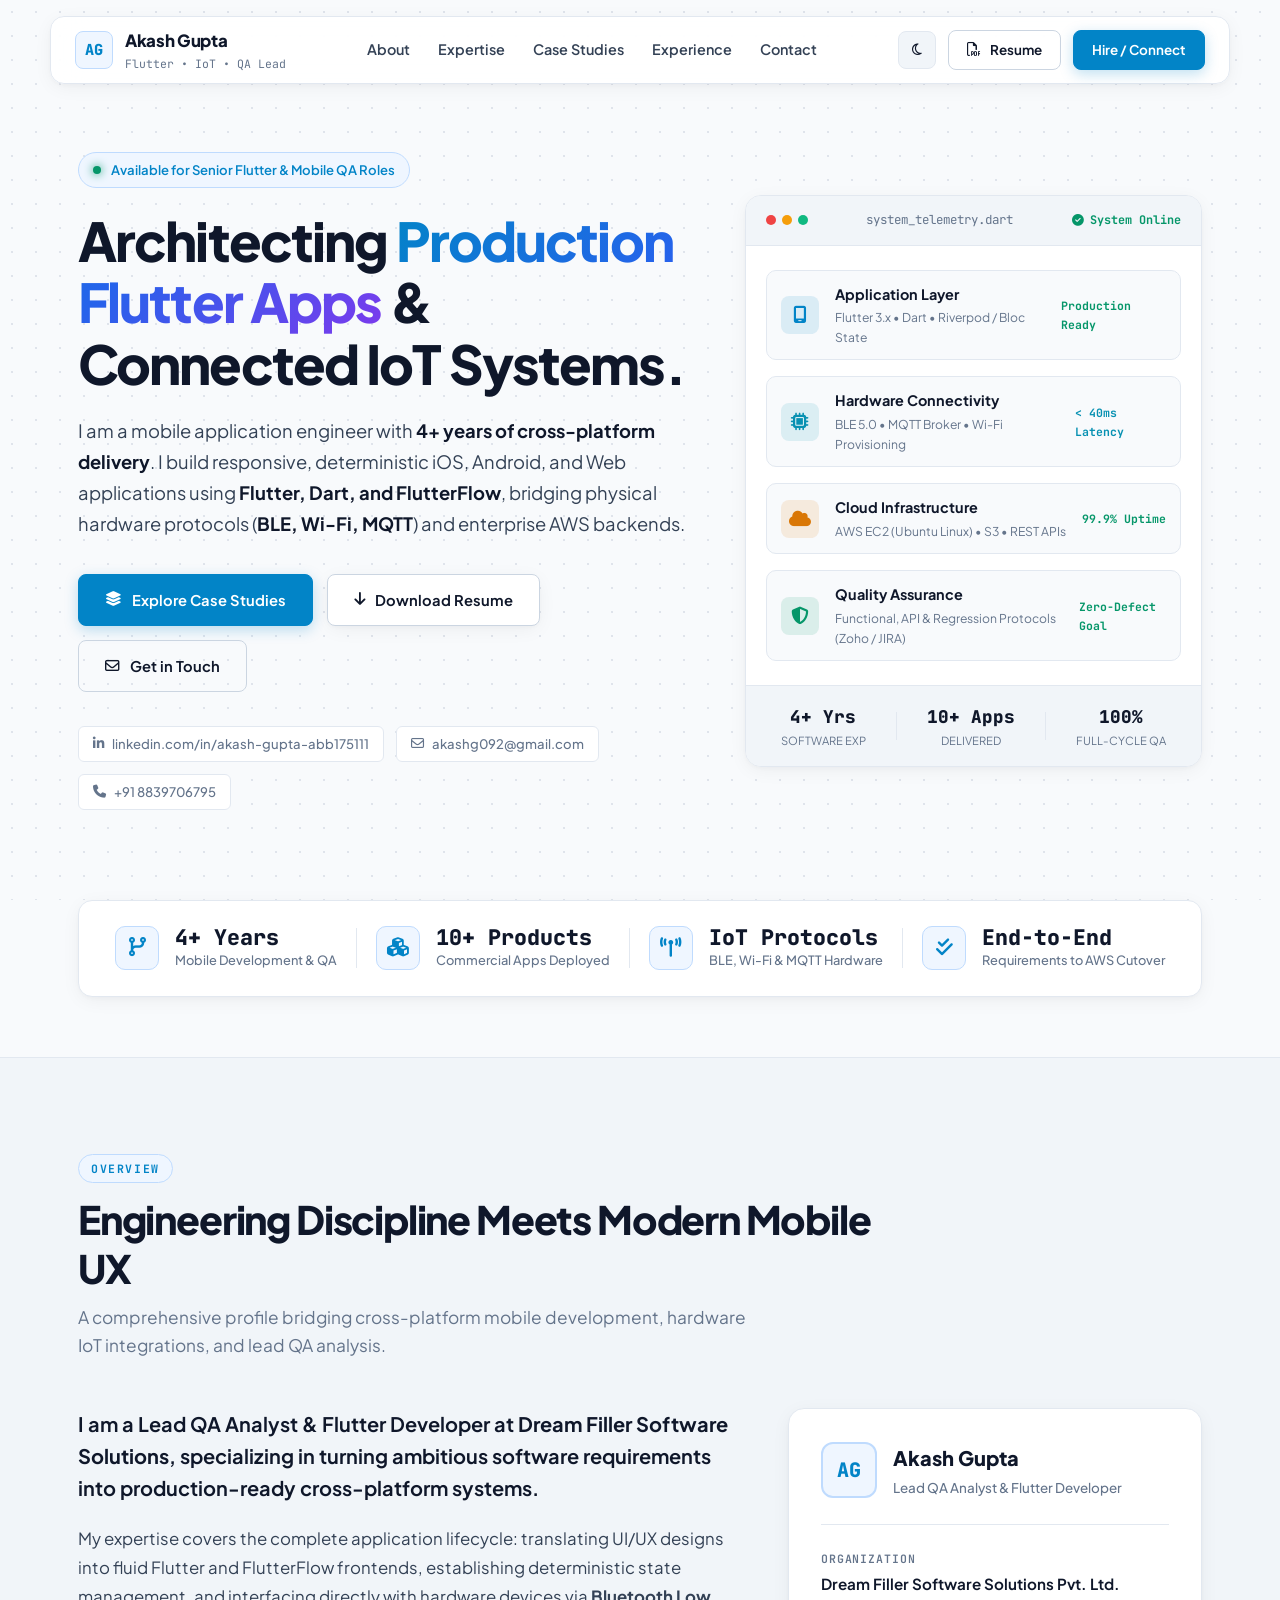
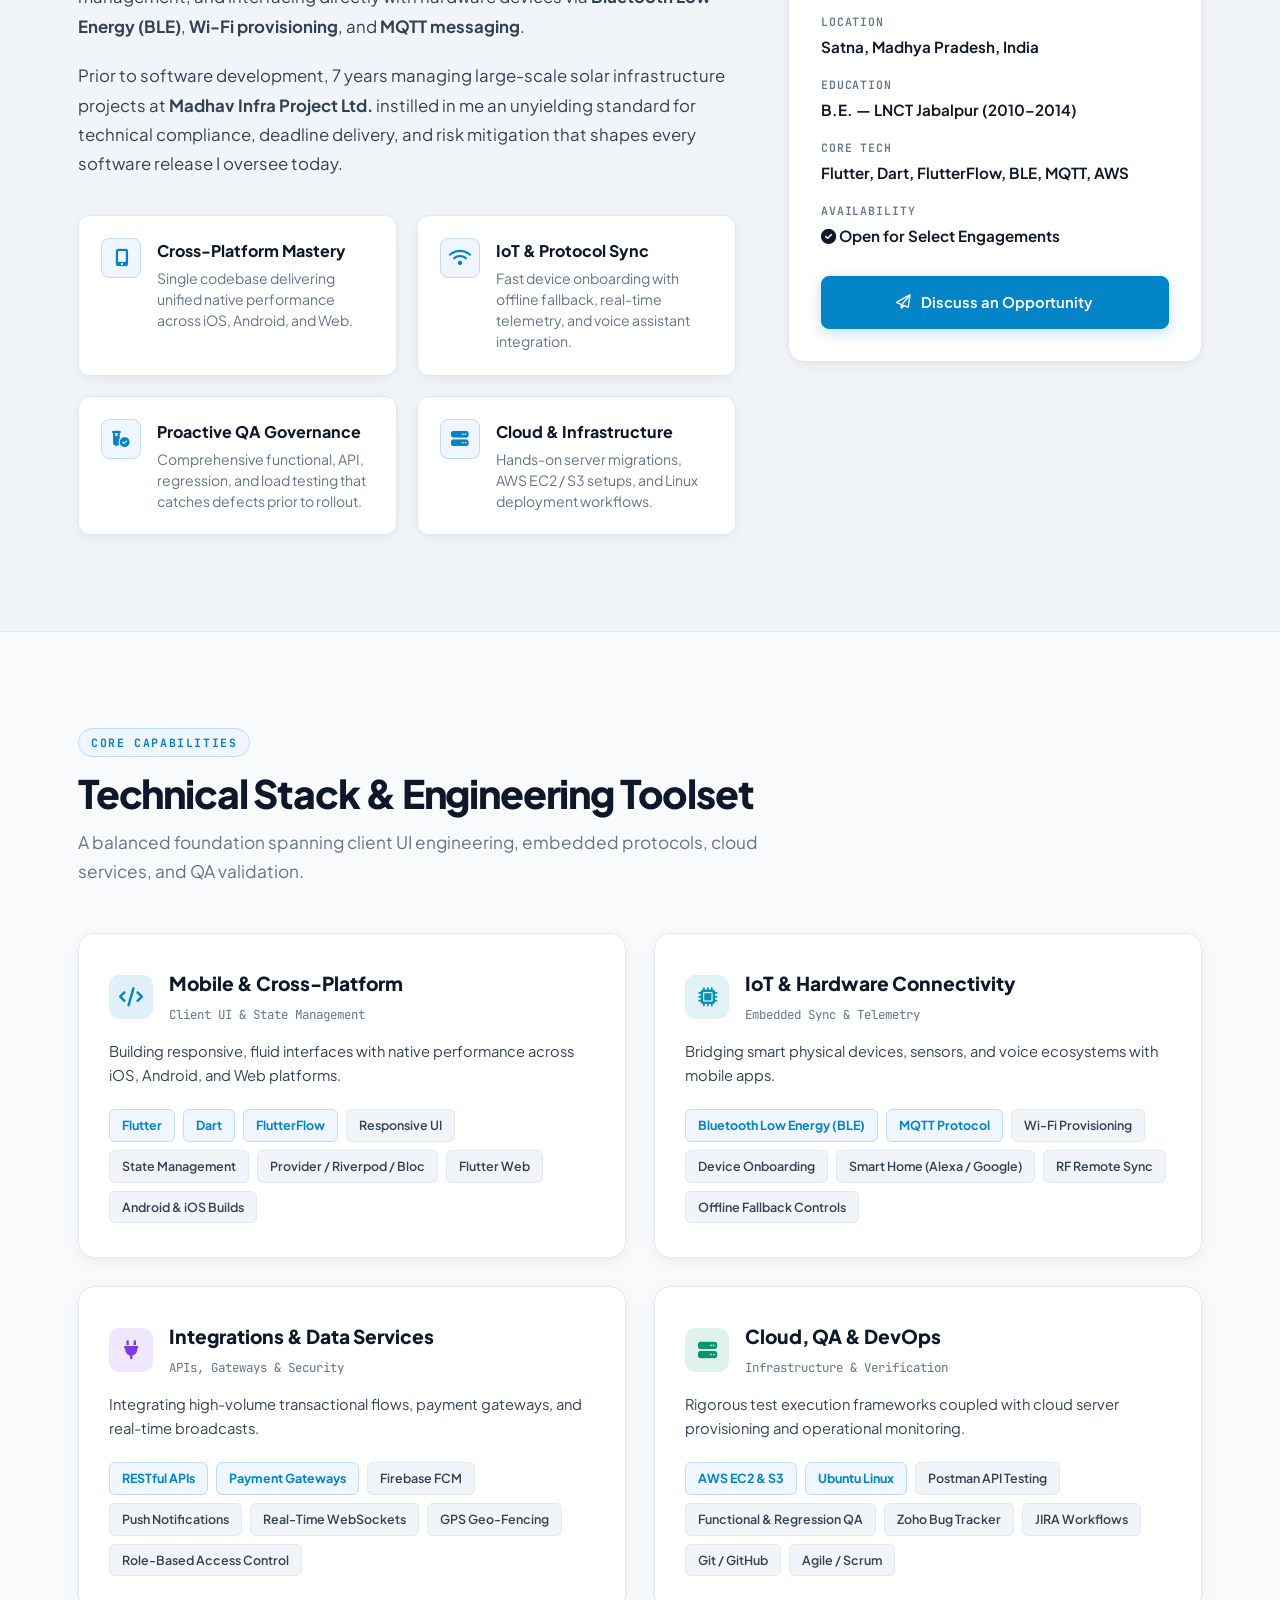
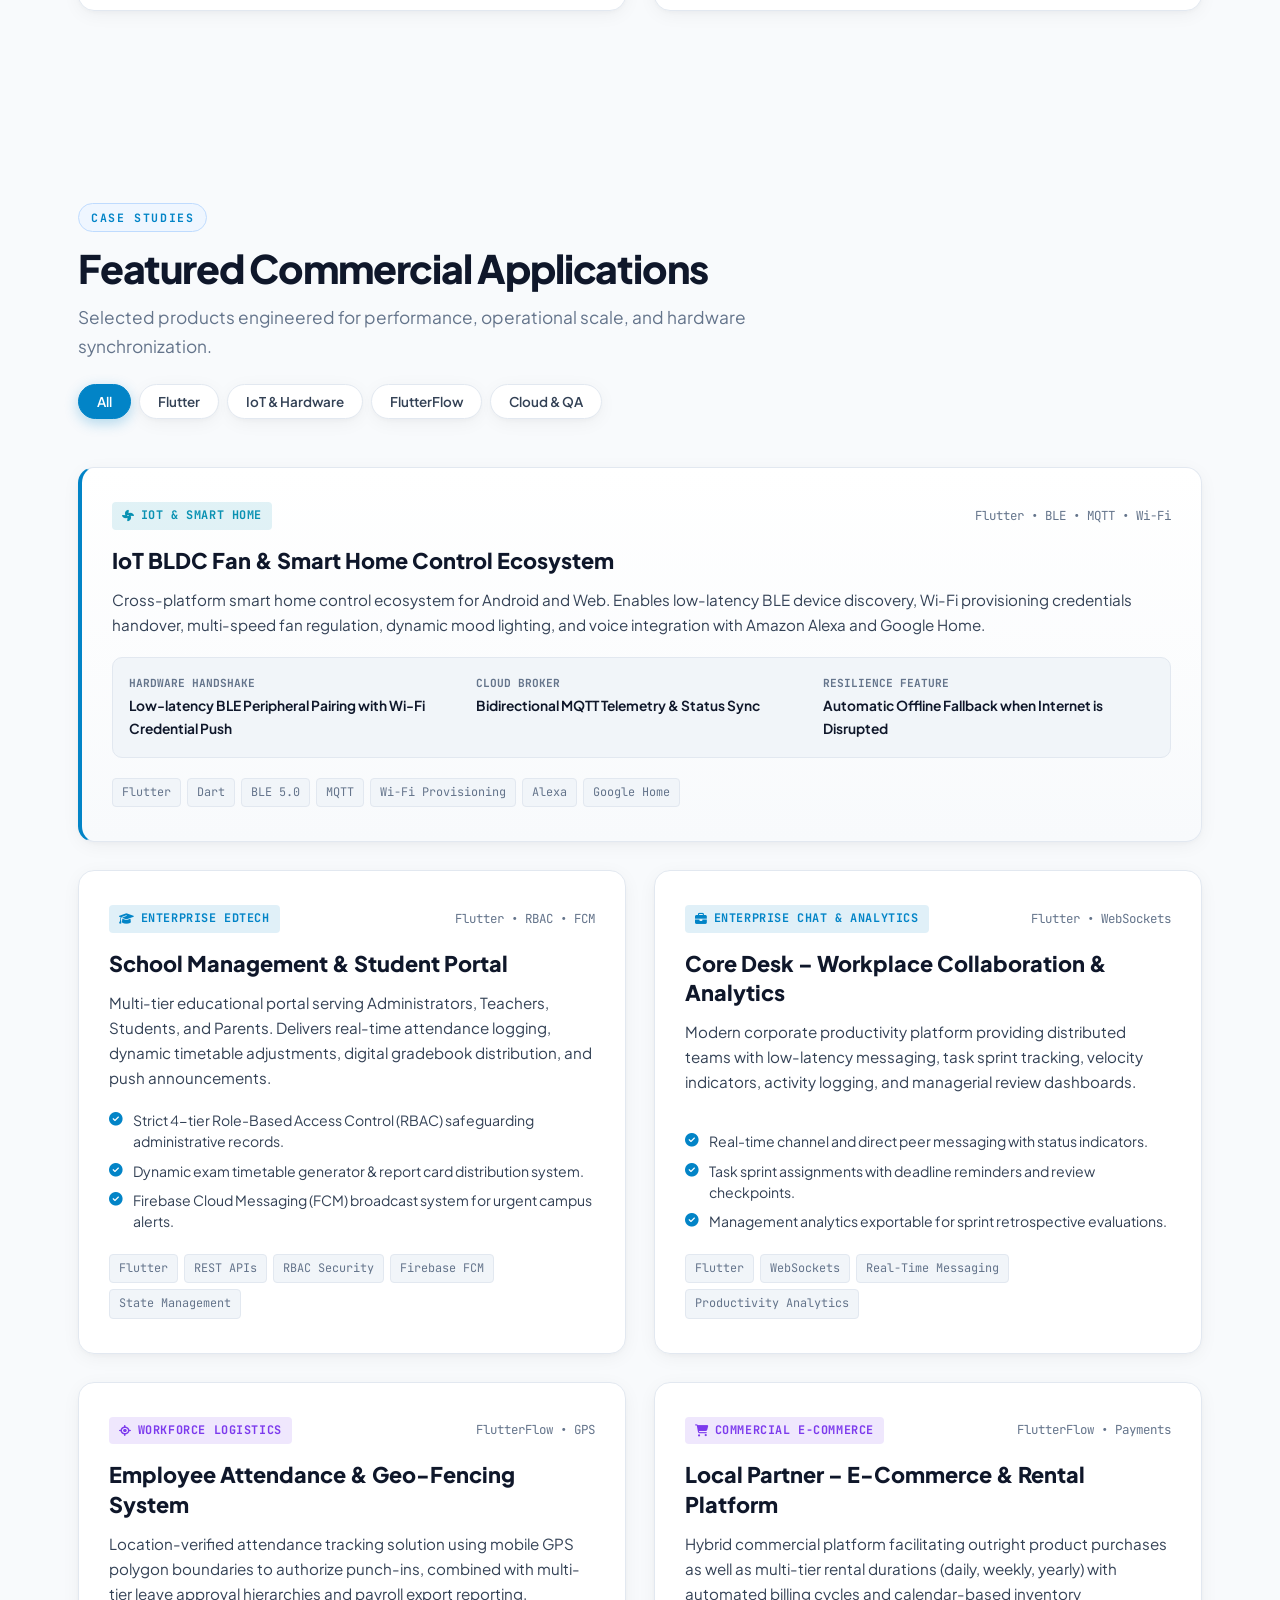
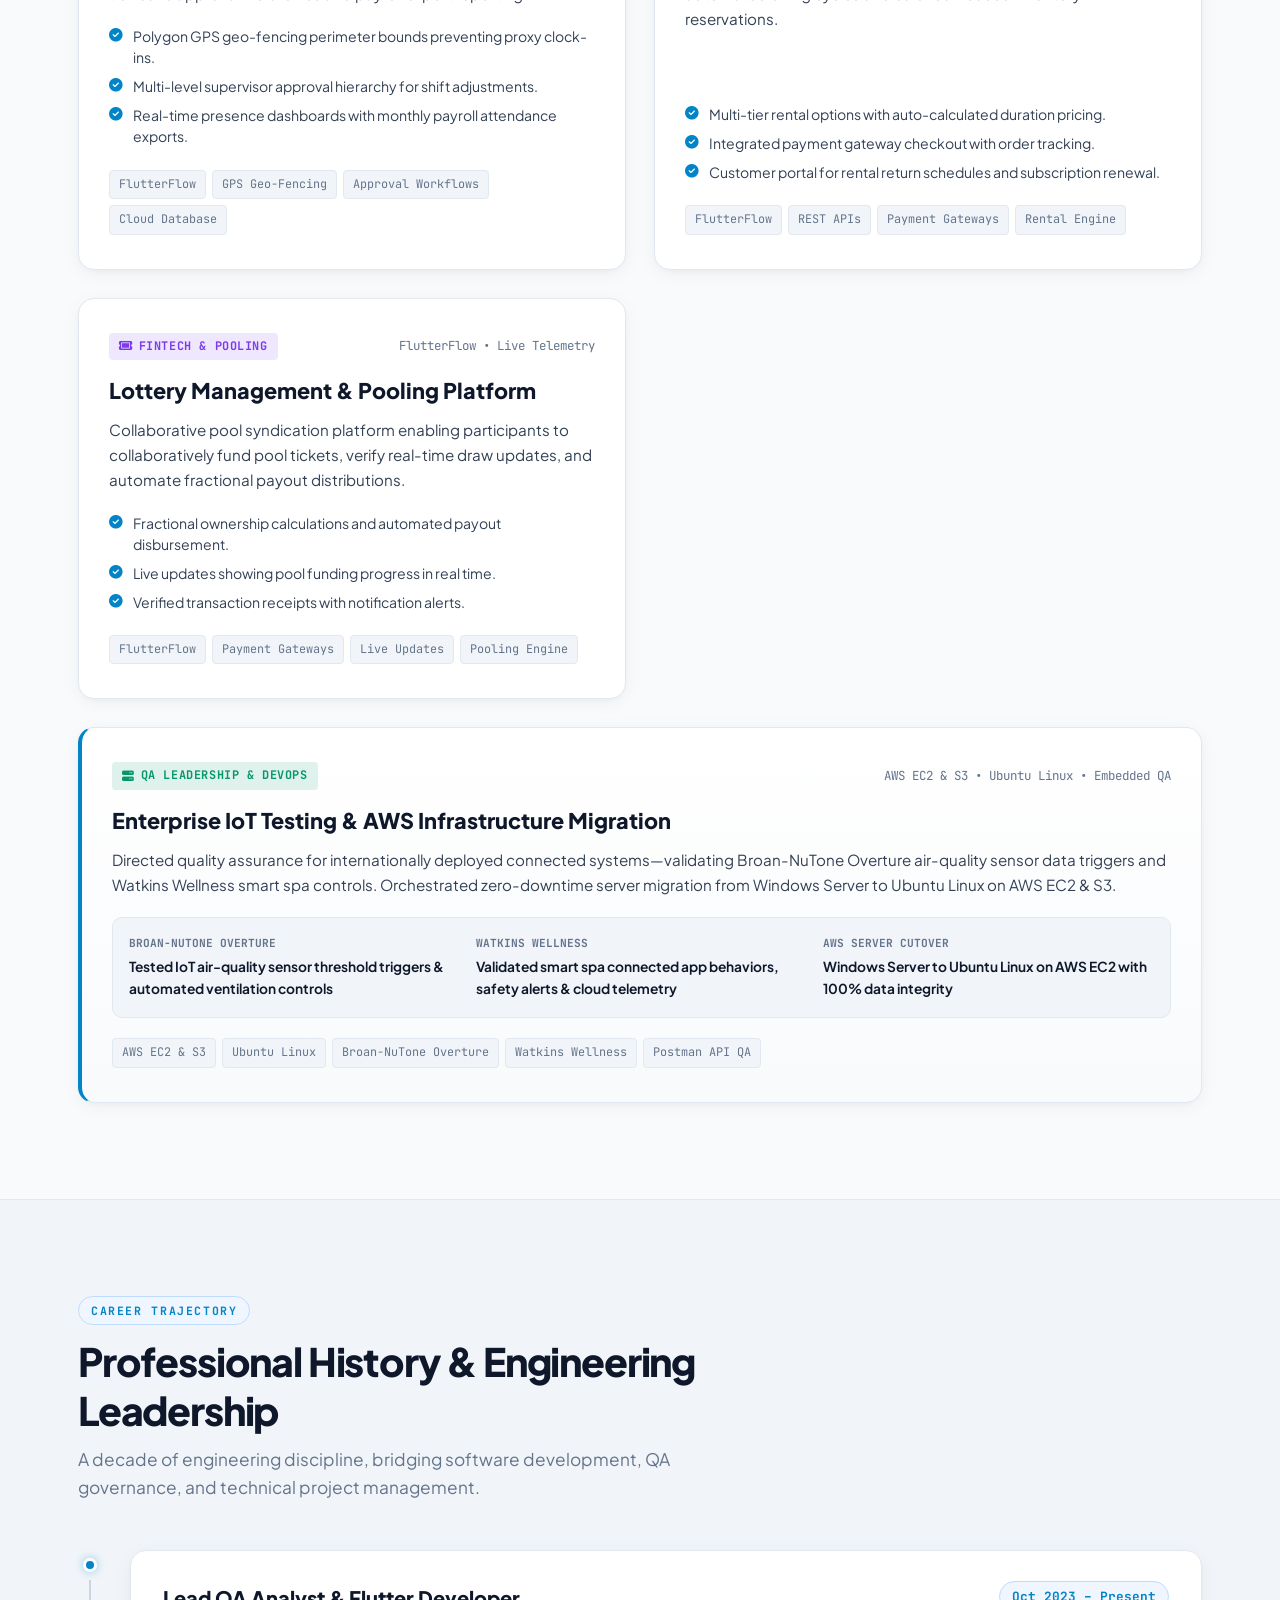
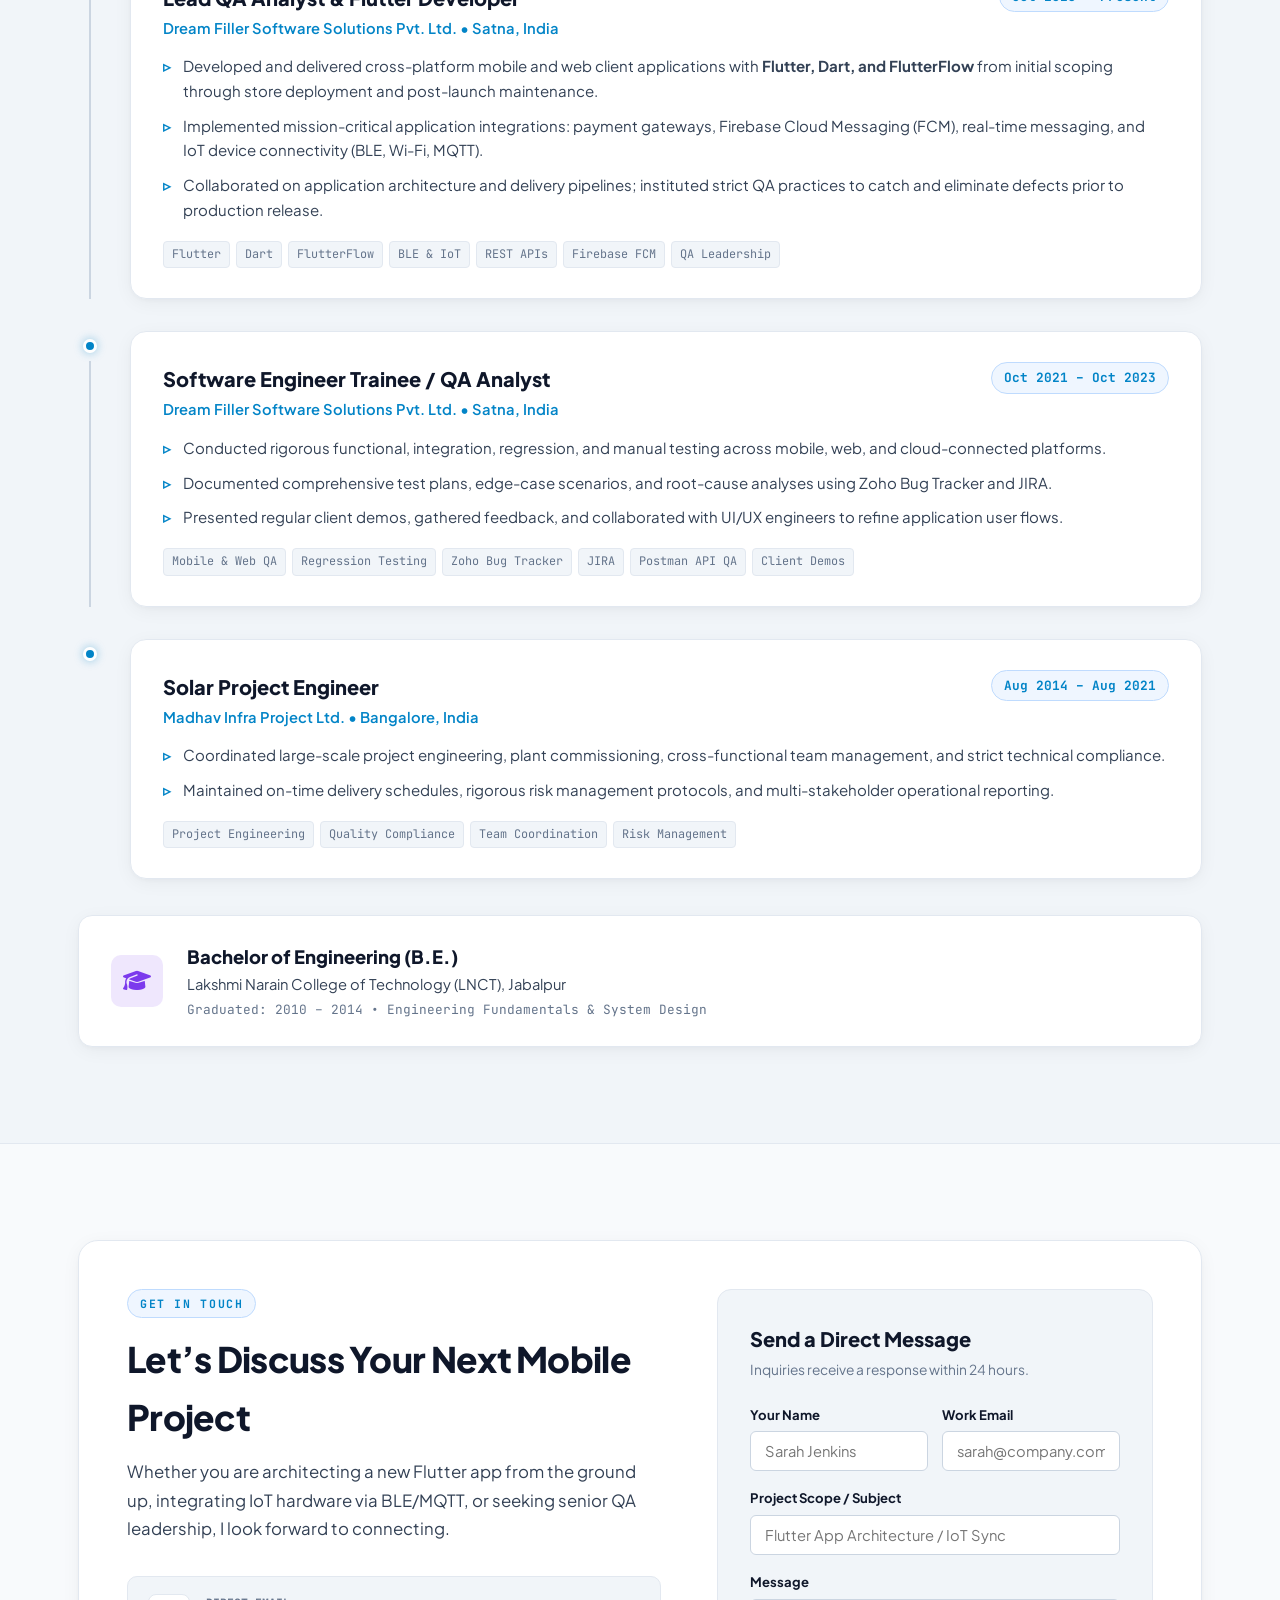
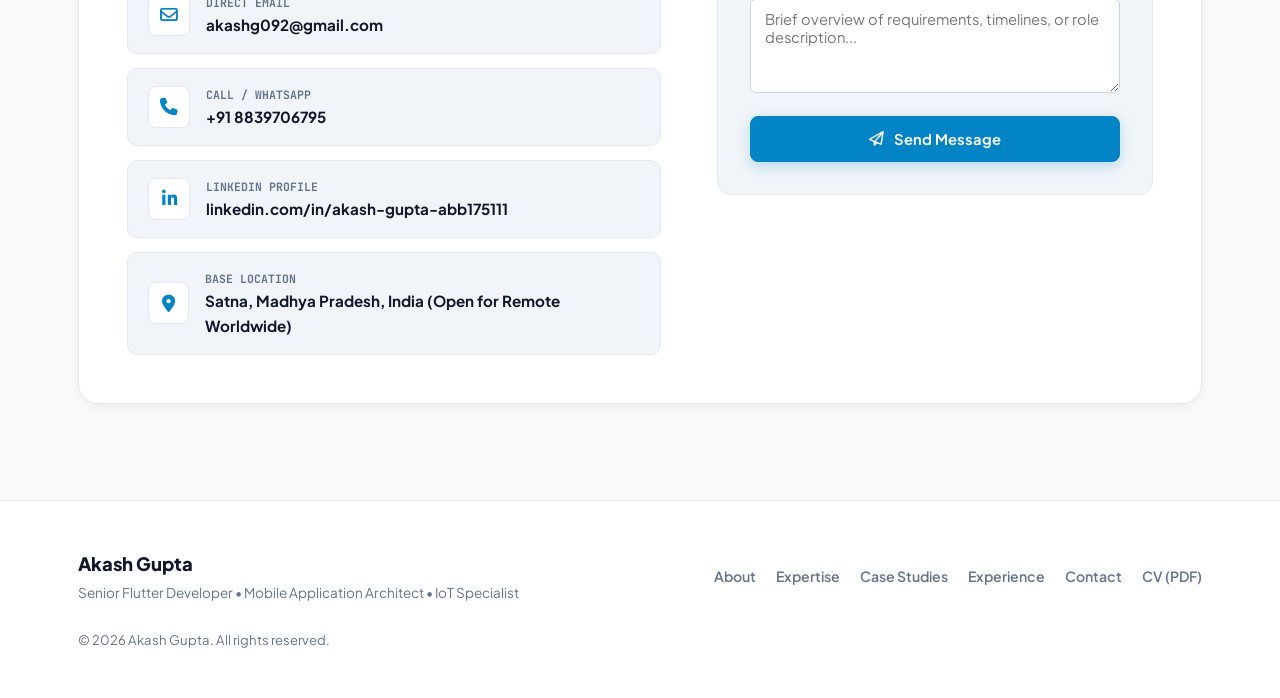
==== index.html @ 5735bdbf "feat: add root static site for zero-config Vercel deployment" ====
<!DOCTYPE html>
<html lang="en">
<head>
  <meta charset="UTF-8" />
  <meta name="viewport" content="width=device-width, initial-scale=1.0" />
  <title>Akash Gupta | Senior Flutter Engineer & IoT Architect</title>
  <meta name="description" content="Portfolio of Akash Gupta - Senior Flutter Developer, Mobile Architect, and IoT Specialist with 4+ years of cross-platform engineering experience." />

  <!-- Premium Typography -->
  <link rel="preconnect" href="https://fonts.googleapis.com" />
  <link rel="preconnect" href="https://fonts.gstatic.com" crossorigin />
  <link href="https://fonts.googleapis.com/css2?family=Plus+Jakarta+Sans:wght@300;400;500;600;700;800&family=JetBrains+Mono:wght@400;500;600;700&display=swap" rel="stylesheet" />

  <!-- Font Awesome Icons -->
  <link rel="stylesheet" href="https://cdnjs.cloudflare.com/ajax/libs/font-awesome/6.5.1/css/all.min.css" />

  <link rel="stylesheet" href="style.css" />
</head>
<body class="theme-light">
  <!-- Subtle Background Grid Pattern -->
  <div class="bg-grid-pattern"></div>

  <!-- Sleek Floating Header -->
  <header class="header-wrapper">
    <div class="header-container">
      <a href="#hero" class="brand-group">
        <div class="brand-avatar">AG</div>
        <div class="brand-text">
          <span class="brand-name">Akash Gupta</span>
          <span class="brand-role">Flutter &bull; IoT &bull; QA Lead</span>
        </div>
      </a>

      <nav class="nav-links">
        <a href="#about" class="nav-item">About</a>
        <a href="#expertise" class="nav-item">Expertise</a>
        <a href="#projects" class="nav-item">Case Studies</a>
        <a href="#career" class="nav-item">Experience</a>
        <a href="#contact" class="nav-item">Contact</a>
      </nav>

      <div class="header-actions">
        <!-- Palette Switcher -->
        <button class="theme-btn" id="themeBtn" title="Switch Theme">
          <i class="fa-regular fa-moon" id="themeIcon"></i>
        </button>

        <a href="Akash_Gupta_Resume.pdf" target="_blank" class="btn btn-outline btn-sm">
          <i class="fa-regular fa-file-pdf"></i> Resume
        </a>

        <a href="#contact" class="btn btn-primary btn-sm">
          Hire / Connect
        </a>
      </div>
    </div>
  </header>

  <main class="page-main">
    <!-- 1. HERO SECTION -->
    <section class="hero-section" id="hero">
      <div class="container hero-grid">
        <!-- Left: Pitch & Bio -->
        <div class="hero-text-col">
          <div class="eyebrow-pill">
            <span class="pulse-dot"></span>
            <span>Available for Senior Flutter & Mobile QA Roles</span>
          </div>

          <h1 class="hero-title">
            Architecting <span class="highlight-text">Production Flutter Apps</span> & Connected IoT Systems.
          </h1>

          <p class="hero-subtext">
            I am a mobile application engineer with <strong>4+ years of cross-platform delivery</strong>. 
            I build responsive, deterministic iOS, Android, and Web applications using <strong>Flutter, Dart, and FlutterFlow</strong>, 
            bridging physical hardware protocols (<strong>BLE, Wi-Fi, MQTT</strong>) and enterprise AWS backends.
          </p>

          <div class="hero-cta-group">
            <a href="#projects" class="btn btn-primary">
              <i class="fa-solid fa-layer-group"></i> Explore Case Studies
            </a>
            <a href="Akash_Gupta_Resume.pdf" target="_blank" class="btn btn-secondary">
              <i class="fa-solid fa-arrow-down"></i> Download Resume
            </a>
            <a href="#contact" class="btn btn-outline">
              <i class="fa-regular fa-envelope"></i> Get in Touch
            </a>
          </div>

          <div class="hero-social-strip">
            <a href="https://www.linkedin.com/in/akash-gupta-abb175111/" target="_blank" rel="noopener noreferrer" class="social-chip" title="LinkedIn">
              <i class="fa-brands fa-linkedin-in"></i>
              <span>linkedin.com/in/akash-gupta-abb175111</span>
            </a>
            <a href="mailto:akashg092@gmail.com" class="social-chip" title="Email">
              <i class="fa-regular fa-envelope"></i>
              <span>akashg092@gmail.com</span>
            </a>
            <a href="tel:+918839706795" class="social-chip" title="Phone">
              <i class="fa-solid fa-phone"></i>
              <span>+91 8839706795</span>
            </a>
          </div>
        </div>

        <!-- Right: Professional Device & Telemetry Card -->
        <div class="hero-widget-col">
          <div class="telemetry-card">
            <div class="telemetry-header">
              <div class="card-dots">
                <span class="dot red"></span>
                <span class="dot yellow"></span>
                <span class="dot green"></span>
              </div>
              <span class="telemetry-title">system_telemetry.dart</span>
              <span class="status-chip live"><i class="fa-solid fa-circle-check"></i> System Online</span>
            </div>

            <div class="telemetry-body">
              <!-- Node 1: Architecture -->
              <div class="telemetry-node">
                <div class="node-icon flutter"><i class="fa-solid fa-mobile-screen"></i></div>
                <div class="node-content">
                  <div class="node-title">Application Layer</div>
                  <div class="node-meta">Flutter 3.x &bull; Dart &bull; Riverpod / Bloc State</div>
                </div>
                <div class="node-status text-emerald">Production Ready</div>
              </div>

              <!-- Node 2: IoT Protocol -->
              <div class="telemetry-node">
                <div class="node-icon iot"><i class="fa-solid fa-microchip"></i></div>
                <div class="node-content">
                  <div class="node-title">Hardware Connectivity</div>
                  <div class="node-meta">BLE 5.0 &bull; MQTT Broker &bull; Wi-Fi Provisioning</div>
                </div>
                <div class="node-status text-cyan">&lt; 40ms Latency</div>
              </div>

              <!-- Node 3: Cloud & Services -->
              <div class="telemetry-node">
                <div class="node-icon aws"><i class="fa-solid fa-cloud"></i></div>
                <div class="node-content">
                  <div class="node-title">Cloud Infrastructure</div>
                  <div class="node-meta">AWS EC2 (Ubuntu Linux) &bull; S3 &bull; REST APIs</div>
                </div>
                <div class="node-status text-emerald">99.9% Uptime</div>
              </div>

              <!-- Node 4: QA Gate -->
              <div class="telemetry-node">
                <div class="node-icon qa"><i class="fa-solid fa-shield-halved"></i></div>
                <div class="node-content">
                  <div class="node-title">Quality Assurance</div>
                  <div class="node-meta">Functional, API & Regression Protocols (Zoho / JIRA)</div>
                </div>
                <div class="node-status text-emerald">Zero-Defect Goal</div>
              </div>
            </div>

            <div class="telemetry-footer">
              <div class="stat-mini">
                <span class="stat-mini-val">4+ Yrs</span>
                <span class="stat-mini-lbl">Software Exp</span>
              </div>
              <div class="stat-mini-divider"></div>
              <div class="stat-mini">
                <span class="stat-mini-val">10+ Apps</span>
                <span class="stat-mini-lbl">Delivered</span>
              </div>
              <div class="stat-mini-divider"></div>
              <div class="stat-mini">
                <span class="stat-mini-val">100%</span>
                <span class="stat-mini-lbl">Full-Cycle QA</span>
              </div>
            </div>
          </div>
        </div>
      </div>
    </section>

    <!-- 2. METRICS STATS RIBBON -->
    <section class="stats-ribbon-section">
      <div class="container">
        <div class="stats-ribbon">
          <div class="stat-item">
            <div class="stat-icon-wrap"><i class="fa-solid fa-code-branch"></i></div>
            <div class="stat-data">
              <span class="stat-num">4+ Years</span>
              <span class="stat-desc">Mobile Development & QA</span>
            </div>
          </div>
          <div class="stat-divider"></div>

          <div class="stat-item">
            <div class="stat-icon-wrap"><i class="fa-solid fa-cubes"></i></div>
            <div class="stat-data">
              <span class="stat-num">10+ Products</span>
              <span class="stat-desc">Commercial Apps Deployed</span>
            </div>
          </div>
          <div class="stat-divider"></div>

          <div class="stat-item">
            <div class="stat-icon-wrap"><i class="fa-solid fa-tower-broadcast"></i></div>
            <div class="stat-data">
              <span class="stat-num">IoT Protocols</span>
              <span class="stat-desc">BLE, Wi-Fi & MQTT Hardware</span>
            </div>
          </div>
          <div class="stat-divider"></div>

          <div class="stat-item">
            <div class="stat-icon-wrap"><i class="fa-solid fa-check-double"></i></div>
            <div class="stat-data">
              <span class="stat-num">End-to-End</span>
              <span class="stat-desc">Requirements to AWS Cutover</span>
            </div>
          </div>
        </div>
      </div>
    </section>

    <!-- 3. ABOUT SECTION -->
    <section class="section about-section" id="about">
      <div class="container">
        <div class="section-tag-group">
          <span class="section-badge">OVERVIEW</span>
          <h2 class="section-heading">Engineering Discipline Meets Modern Mobile UX</h2>
          <p class="section-intro">
            A comprehensive profile bridging cross-platform mobile development, hardware IoT integrations, and lead QA analysis.
          </p>
        </div>

        <div class="about-grid">
          <!-- Text Narrative -->
          <div class="about-narrative">
            <p class="narrative-lead">
              I am a Lead QA Analyst & Flutter Developer at <strong>Dream Filler Software Solutions</strong>, specializing in turning ambitious software requirements into production-ready cross-platform systems.
            </p>
            <p>
              My expertise covers the complete application lifecycle: translating UI/UX designs into fluid Flutter and FlutterFlow frontends, establishing deterministic state management, and interfacing directly with hardware devices via <strong>Bluetooth Low Energy (BLE)</strong>, <strong>Wi-Fi provisioning</strong>, and <strong>MQTT messaging</strong>.
            </p>
            <p>
              Prior to software development, 7 years managing large-scale solar infrastructure projects at <strong>Madhav Infra Project Ltd.</strong> instilled in me an unyielding standard for technical compliance, deadline delivery, and risk mitigation that shapes every software release I oversee today.
            </p>

            <div class="strengths-grid">
              <div class="strength-card">
                <div class="strength-icon"><i class="fa-solid fa-mobile-screen-button"></i></div>
                <div>
                  <h4>Cross-Platform Mastery</h4>
                  <p>Single codebase delivering unified native performance across iOS, Android, and Web.</p>
                </div>
              </div>
              <div class="strength-card">
                <div class="strength-icon"><i class="fa-solid fa-wifi"></i></div>
                <div>
                  <h4>IoT & Protocol Sync</h4>
                  <p>Fast device onboarding with offline fallback, real-time telemetry, and voice assistant integration.</p>
                </div>
              </div>
              <div class="strength-card">
                <div class="strength-icon"><i class="fa-solid fa-vial-circle-check"></i></div>
                <div>
                  <h4>Proactive QA Governance</h4>
                  <p>Comprehensive functional, API, regression, and load testing that catches defects prior to rollout.</p>
                </div>
              </div>
              <div class="strength-card">
                <div class="strength-icon"><i class="fa-solid fa-server"></i></div>
                <div>
                  <h4>Cloud & Infrastructure</h4>
                  <p>Hands-on server migrations, AWS EC2 / S3 setups, and Linux deployment workflows.</p>
                </div>
              </div>
            </div>
          </div>

          <!-- Profile Snapshot Card -->
          <div class="about-profile-card">
            <div class="card-avatar-wrap">
              <div class="profile-big-avatar">AG</div>
              <div class="profile-title-block">
                <h3>Akash Gupta</h3>
                <span class="profile-subtitle">Lead QA Analyst & Flutter Developer</span>
              </div>
            </div>

            <div class="profile-meta-list">
              <div class="meta-row">
                <span class="meta-lbl">Organization</span>
                <span class="meta-val">Dream Filler Software Solutions Pvt. Ltd.</span>
              </div>
              <div class="meta-row">
                <span class="meta-lbl">Location</span>
                <span class="meta-val">Satna, Madhya Pradesh, India</span>
              </div>
              <div class="meta-row">
                <span class="meta-lbl">Education</span>
                <span class="meta-val">B.E. — LNCT Jabalpur (2010–2014)</span>
              </div>
              <div class="meta-row">
                <span class="meta-lbl">Core Tech</span>
                <span class="meta-val">Flutter, Dart, FlutterFlow, BLE, MQTT, AWS</span>
              </div>
              <div class="meta-row">
                <span class="meta-lbl">Availability</span>
                <span class="meta-val text-emerald"><i class="fa-solid fa-circle-check"></i> Open for Select Engagements</span>
              </div>
            </div>

            <div class="profile-action-btn">
              <a href="#contact" class="btn btn-primary btn-block">
                <i class="fa-regular fa-paper-plane"></i> Discuss an Opportunity
              </a>
            </div>
          </div>
        </div>
      </div>
    </section>

    <!-- 4. TECHNICAL EXPERTISE SECTION -->
    <section class="section expertise-section" id="expertise">
      <div class="container">
        <div class="section-tag-group">
          <span class="section-badge">CORE CAPABILITIES</span>
          <h2 class="section-heading">Technical Stack & Engineering Toolset</h2>
          <p class="section-intro">
            A balanced foundation spanning client UI engineering, embedded protocols, cloud services, and QA validation.
          </p>
        </div>

        <div class="expertise-grid">
          <!-- Card 1 -->
          <div class="skill-category-card">
            <div class="skill-cat-header">
              <div class="cat-icon flutter-icon"><i class="fa-solid fa-code"></i></div>
              <div>
                <h3>Mobile & Cross-Platform</h3>
                <span class="cat-sub">Client UI & State Management</span>
              </div>
            </div>
            <p class="cat-desc">Building responsive, fluid interfaces with native performance across iOS, Android, and Web platforms.</p>
            <div class="skill-chips">
              <span class="chip primary">Flutter</span>
              <span class="chip primary">Dart</span>
              <span class="chip primary">FlutterFlow</span>
              <span class="chip">Responsive UI</span>
              <span class="chip">State Management</span>
              <span class="chip">Provider / Riverpod / Bloc</span>
              <span class="chip">Flutter Web</span>
              <span class="chip">Android & iOS Builds</span>
            </div>
          </div>

          <!-- Card 2 -->
          <div class="skill-category-card">
            <div class="skill-cat-header">
              <div class="cat-icon iot-icon"><i class="fa-solid fa-microchip"></i></div>
              <div>
                <h3>IoT & Hardware Connectivity</h3>
                <span class="cat-sub">Embedded Sync & Telemetry</span>
              </div>
            </div>
            <p class="cat-desc">Bridging smart physical devices, sensors, and voice ecosystems with mobile apps.</p>
            <div class="skill-chips">
              <span class="chip primary">Bluetooth Low Energy (BLE)</span>
              <span class="chip primary">MQTT Protocol</span>
              <span class="chip">Wi-Fi Provisioning</span>
              <span class="chip">Device Onboarding</span>
              <span class="chip">Smart Home (Alexa / Google)</span>
              <span class="chip">RF Remote Sync</span>
              <span class="chip">Offline Fallback Controls</span>
            </div>
          </div>

          <!-- Card 3 -->
          <div class="skill-category-card">
            <div class="skill-cat-header">
              <div class="cat-icon api-icon"><i class="fa-solid fa-plug"></i></div>
              <div>
                <h3>Integrations & Data Services</h3>
                <span class="cat-sub">APIs, Gateways & Security</span>
              </div>
            </div>
            <p class="cat-desc">Integrating high-volume transactional flows, payment gateways, and real-time broadcasts.</p>
            <div class="skill-chips">
              <span class="chip primary">RESTful APIs</span>
              <span class="chip primary">Payment Gateways</span>
              <span class="chip">Firebase FCM</span>
              <span class="chip">Push Notifications</span>
              <span class="chip">Real-Time WebSockets</span>
              <span class="chip">GPS Geo-Fencing</span>
              <span class="chip">Role-Based Access Control</span>
            </div>
          </div>

          <!-- Card 4 -->
          <div class="skill-category-card">
            <div class="skill-cat-header">
              <div class="cat-icon qa-icon"><i class="fa-solid fa-server"></i></div>
              <div>
                <h3>Cloud, QA & DevOps</h3>
                <span class="cat-sub">Infrastructure & Verification</span>
              </div>
            </div>
            <p class="cat-desc">Rigorous test execution frameworks coupled with cloud server provisioning and operational monitoring.</p>
            <div class="skill-chips">
              <span class="chip primary">AWS EC2 & S3</span>
              <span class="chip primary">Ubuntu Linux</span>
              <span class="chip">Postman API Testing</span>
              <span class="chip">Functional & Regression QA</span>
              <span class="chip">Zoho Bug Tracker</span>
              <span class="chip">JIRA Workflows</span>
              <span class="chip">Git / GitHub</span>
              <span class="chip">Agile / Scrum</span>
            </div>
          </div>
        </div>
      </div>
    </section>

    <!-- 5. CASE STUDIES SECTION (Bento Grid Style) -->
    <section class="section projects-section" id="projects">
      <div class="container">
        <div class="section-tag-group">
          <div class="projects-header-flex">
            <div>
              <span class="section-badge">CASE STUDIES</span>
              <h2 class="section-heading">Featured Commercial Applications</h2>
              <p class="section-intro">Selected products engineered for performance, operational scale, and hardware synchronization.</p>
            </div>

            <!-- Category Filters -->
            <div class="filter-controls">
              <button class="filter-btn active" data-filter="all">All</button>
              <button class="filter-btn" data-filter="flutter">Flutter</button>
              <button class="filter-btn" data-filter="iot">IoT & Hardware</button>
              <button class="filter-btn" data-filter="flutterflow">FlutterFlow</button>
              <button class="filter-btn" data-filter="qa">Cloud & QA</button>
            </div>
          </div>
        </div>

        <div class="case-studies-grid" id="caseStudiesGrid">
          <!-- Project 1: IoT BLDC Fan (Flagship) -->
          <article class="case-card featured-card" data-category="flutter iot">
            <div class="case-badge-row">
              <span class="badge-cat iot"><i class="fa-solid fa-fan"></i> IoT & Smart Home</span>
              <span class="badge-tech">Flutter &bull; BLE &bull; MQTT &bull; Wi-Fi</span>
            </div>

            <h3 class="case-card-title">IoT BLDC Fan & Smart Home Control Ecosystem</h3>
            <p class="case-card-summary">
              Cross-platform smart home control ecosystem for Android and Web. Enables low-latency BLE device discovery, Wi-Fi provisioning credentials handover, multi-speed fan regulation, dynamic mood lighting, and voice integration with Amazon Alexa and Google Home.
            </p>

            <div class="case-architecture-box">
              <div class="arch-col">
                <span class="arch-lbl">Hardware Handshake</span>
                <span class="arch-val">Low-latency BLE Peripheral Pairing with Wi-Fi Credential Push</span>
              </div>
              <div class="arch-col">
                <span class="arch-lbl">Cloud Broker</span>
                <span class="arch-val">Bidirectional MQTT Telemetry & Status Sync</span>
              </div>
              <div class="arch-col">
                <span class="arch-lbl">Resilience Feature</span>
                <span class="arch-val">Automatic Offline Fallback when Internet is Disrupted</span>
              </div>
            </div>

            <div class="case-card-tags">
              <span>Flutter</span>
              <span>Dart</span>
              <span>BLE 5.0</span>
              <span>MQTT</span>
              <span>Wi-Fi Provisioning</span>
              <span>Alexa</span>
              <span>Google Home</span>
            </div>
          </article>

          <!-- Project 2: School Management Platform -->
          <article class="case-card" data-category="flutter">
            <div class="case-badge-row">
              <span class="badge-cat flutter"><i class="fa-solid fa-graduation-cap"></i> Enterprise EdTech</span>
              <span class="badge-tech">Flutter &bull; RBAC &bull; FCM</span>
            </div>

            <h3 class="case-card-title">School Management & Student Portal</h3>
            <p class="case-card-summary">
              Multi-tier educational portal serving Administrators, Teachers, Students, and Parents. Delivers real-time attendance logging, dynamic timetable adjustments, digital gradebook distribution, and push announcements.
            </p>

            <div class="case-highlights-list">
              <div class="hl-item"><i class="fa-solid fa-circle-check"></i> Strict 4-tier Role-Based Access Control (RBAC) safeguarding administrative records.</div>
              <div class="hl-item"><i class="fa-solid fa-circle-check"></i> Dynamic exam timetable generator & report card distribution system.</div>
              <div class="hl-item"><i class="fa-solid fa-circle-check"></i> Firebase Cloud Messaging (FCM) broadcast system for urgent campus alerts.</div>
            </div>

            <div class="case-card-tags">
              <span>Flutter</span>
              <span>REST APIs</span>
              <span>RBAC Security</span>
              <span>Firebase FCM</span>
              <span>State Management</span>
            </div>
          </article>

          <!-- Project 3: Core Desk Collaboration -->
          <article class="case-card" data-category="flutter">
            <div class="case-badge-row">
              <span class="badge-cat flutter"><i class="fa-solid fa-briefcase"></i> Enterprise Chat & Analytics</span>
              <span class="badge-tech">Flutter &bull; WebSockets</span>
            </div>

            <h3 class="case-card-title">Core Desk – Workplace Collaboration & Analytics</h3>
            <p class="case-card-summary">
              Modern corporate productivity platform providing distributed teams with low-latency messaging, task sprint tracking, velocity indicators, activity logging, and managerial review dashboards.
            </p>

            <div class="case-highlights-list">
              <div class="hl-item"><i class="fa-solid fa-circle-check"></i> Real-time channel and direct peer messaging with status indicators.</div>
              <div class="hl-item"><i class="fa-solid fa-circle-check"></i> Task sprint assignments with deadline reminders and review checkpoints.</div>
              <div class="hl-item"><i class="fa-solid fa-circle-check"></i> Management analytics exportable for sprint retrospective evaluations.</div>
            </div>

            <div class="case-card-tags">
              <span>Flutter</span>
              <span>WebSockets</span>
              <span>Real-Time Messaging</span>
              <span>Productivity Analytics</span>
            </div>
          </article>

          <!-- Project 4: Employee Attendance Geo-Fencing -->
          <article class="case-card" data-category="flutterflow">
            <div class="case-badge-row">
              <span class="badge-cat flutterflow"><i class="fa-solid fa-location-crosshairs"></i> Workforce Logistics</span>
              <span class="badge-tech">FlutterFlow &bull; GPS</span>
            </div>

            <h3 class="case-card-title">Employee Attendance & Geo-Fencing System</h3>
            <p class="case-card-summary">
              Location-verified attendance tracking solution using mobile GPS polygon boundaries to authorize punch-ins, combined with multi-tier leave approval hierarchies and payroll export reporting.
            </p>

            <div class="case-highlights-list">
              <div class="hl-item"><i class="fa-solid fa-circle-check"></i> Polygon GPS geo-fencing perimeter bounds preventing proxy clock-ins.</div>
              <div class="hl-item"><i class="fa-solid fa-circle-check"></i> Multi-level supervisor approval hierarchy for shift adjustments.</div>
              <div class="hl-item"><i class="fa-solid fa-circle-check"></i> Real-time presence dashboards with monthly payroll attendance exports.</div>
            </div>

            <div class="case-card-tags">
              <span>FlutterFlow</span>
              <span>GPS Geo-Fencing</span>
              <span>Approval Workflows</span>
              <span>Cloud Database</span>
            </div>
          </article>

          <!-- Project 5: Local Partner E-Commerce & Rental -->
          <article class="case-card" data-category="flutterflow">
            <div class="case-badge-row">
              <span class="badge-cat flutterflow"><i class="fa-solid fa-cart-shopping"></i> Commercial E-Commerce</span>
              <span class="badge-tech">FlutterFlow &bull; Payments</span>
            </div>

            <h3 class="case-card-title">Local Partner – E-Commerce & Rental Platform</h3>
            <p class="case-card-summary">
              Hybrid commercial platform facilitating outright product purchases as well as multi-tier rental durations (daily, weekly, yearly) with automated billing cycles and calendar-based inventory reservations.
            </p>

            <div class="case-highlights-list">
              <div class="hl-item"><i class="fa-solid fa-circle-check"></i> Multi-tier rental options with auto-calculated duration pricing.</div>
              <div class="hl-item"><i class="fa-solid fa-circle-check"></i> Integrated payment gateway checkout with order tracking.</div>
              <div class="hl-item"><i class="fa-solid fa-circle-check"></i> Customer portal for rental return schedules and subscription renewal.</div>
            </div>

            <div class="case-card-tags">
              <span>FlutterFlow</span>
              <span>REST APIs</span>
              <span>Payment Gateways</span>
              <span>Rental Engine</span>
            </div>
          </article>

          <!-- Project 6: Lottery Management & Pooling -->
          <article class="case-card" data-category="flutterflow">
            <div class="case-badge-row">
              <span class="badge-cat flutterflow"><i class="fa-solid fa-ticket"></i> FinTech & Pooling</span>
              <span class="badge-tech">FlutterFlow &bull; Live Telemetry</span>
            </div>

            <h3 class="case-card-title">Lottery Management & Pooling Platform</h3>
            <p class="case-card-summary">
              Collaborative pool syndication platform enabling participants to collaboratively fund pool tickets, verify real-time draw updates, and automate fractional payout distributions.
            </p>

            <div class="case-highlights-list">
              <div class="hl-item"><i class="fa-solid fa-circle-check"></i> Fractional ownership calculations and automated payout disbursement.</div>
              <div class="hl-item"><i class="fa-solid fa-circle-check"></i> Live updates showing pool funding progress in real time.</div>
              <div class="hl-item"><i class="fa-solid fa-circle-check"></i> Verified transaction receipts with notification alerts.</div>
            </div>

            <div class="case-card-tags">
              <span>FlutterFlow</span>
              <span>Payment Gateways</span>
              <span>Live Updates</span>
              <span>Pooling Engine</span>
            </div>
          </article>

          <!-- Project 7: IoT QA & AWS Infrastructure Migration -->
          <article class="case-card featured-card" data-category="qa iot">
            <div class="case-badge-row">
              <span class="badge-cat qa"><i class="fa-solid fa-server"></i> QA Leadership & DevOps</span>
              <span class="badge-tech">AWS EC2 & S3 &bull; Ubuntu Linux &bull; Embedded QA</span>
            </div>

            <h3 class="case-card-title">Enterprise IoT Testing & AWS Infrastructure Migration</h3>
            <p class="case-card-summary">
              Directed quality assurance for internationally deployed connected systems—validating Broan-NuTone Overture air-quality sensor data triggers and Watkins Wellness smart spa controls. Orchestrated zero-downtime server migration from Windows Server to Ubuntu Linux on AWS EC2 & S3.
            </p>

            <div class="case-architecture-box">
              <div class="arch-col">
                <span class="arch-lbl">Broan-NuTone Overture</span>
                <span class="arch-val">Tested IoT air-quality sensor threshold triggers & automated ventilation controls</span>
              </div>
              <div class="arch-col">
                <span class="arch-lbl">Watkins Wellness</span>
                <span class="arch-val">Validated smart spa connected app behaviors, safety alerts & cloud telemetry</span>
              </div>
              <div class="arch-col">
                <span class="arch-lbl">AWS Server Cutover</span>
                <span class="arch-val">Windows Server to Ubuntu Linux on AWS EC2 with 100% data integrity</span>
              </div>
            </div>

            <div class="case-card-tags">
              <span>AWS EC2 & S3</span>
              <span>Ubuntu Linux</span>
              <span>Broan-NuTone Overture</span>
              <span>Watkins Wellness</span>
              <span>Postman API QA</span>
            </div>
          </article>
        </div>
      </div>
    </section>

    <!-- 6. CAREER EXPERIENCE SECTION -->
    <section class="section career-section" id="career">
      <div class="container">
        <div class="section-tag-group">
          <span class="section-badge">CAREER TRAJECTORY</span>
          <h2 class="section-heading">Professional History & Engineering Leadership</h2>
          <p class="section-intro">A decade of engineering discipline, bridging software development, QA governance, and technical project management.</p>
        </div>

        <div class="timeline-stream">
          <!-- Role 1 -->
          <div class="timeline-card">
            <div class="timeline-indicator">
              <div class="indicator-dot"></div>
              <div class="indicator-line"></div>
            </div>
            <div class="timeline-card-content">
              <div class="timeline-top-bar">
                <div>
                  <h3 class="role-title">Lead QA Analyst & Flutter Developer</h3>
                  <div class="company-name">Dream Filler Software Solutions Pvt. Ltd. &bull; Satna, India</div>
                </div>
                <div class="time-badge">Oct 2023 – Present</div>
              </div>
              <ul class="timeline-duties">
                <li>Developed and delivered cross-platform mobile and web client applications with <strong>Flutter, Dart, and FlutterFlow</strong> from initial scoping through store deployment and post-launch maintenance.</li>
                <li>Implemented mission-critical application integrations: payment gateways, Firebase Cloud Messaging (FCM), real-time messaging, and IoT device connectivity (BLE, Wi-Fi, MQTT).</li>
                <li>Collaborated on application architecture and delivery pipelines; instituted strict QA practices to catch and eliminate defects prior to production release.</li>
              </ul>
              <div class="timeline-tech-tags">
                <span>Flutter</span>
                <span>Dart</span>
                <span>FlutterFlow</span>
                <span>BLE & IoT</span>
                <span>REST APIs</span>
                <span>Firebase FCM</span>
                <span>QA Leadership</span>
              </div>
            </div>
          </div>

          <!-- Role 2 -->
          <div class="timeline-card">
            <div class="timeline-indicator">
              <div class="indicator-dot"></div>
              <div class="indicator-line"></div>
            </div>
            <div class="timeline-card-content">
              <div class="timeline-top-bar">
                <div>
                  <h3 class="role-title">Software Engineer Trainee / QA Analyst</h3>
                  <div class="company-name">Dream Filler Software Solutions Pvt. Ltd. &bull; Satna, India</div>
                </div>
                <div class="time-badge">Oct 2021 – Oct 2023</div>
              </div>
              <ul class="timeline-duties">
                <li>Conducted rigorous functional, integration, regression, and manual testing across mobile, web, and cloud-connected platforms.</li>
                <li>Documented comprehensive test plans, edge-case scenarios, and root-cause analyses using Zoho Bug Tracker and JIRA.</li>
                <li>Presented regular client demos, gathered feedback, and collaborated with UI/UX engineers to refine application user flows.</li>
              </ul>
              <div class="timeline-tech-tags">
                <span>Mobile & Web QA</span>
                <span>Regression Testing</span>
                <span>Zoho Bug Tracker</span>
                <span>JIRA</span>
                <span>Postman API QA</span>
                <span>Client Demos</span>
              </div>
            </div>
          </div>

          <!-- Role 3 -->
          <div class="timeline-card">
            <div class="timeline-indicator">
              <div class="indicator-dot"></div>
            </div>
            <div class="timeline-card-content">
              <div class="timeline-top-bar">
                <div>
                  <h3 class="role-title">Solar Project Engineer</h3>
                  <div class="company-name">Madhav Infra Project Ltd. &bull; Bangalore, India</div>
                </div>
                <div class="time-badge">Aug 2014 – Aug 2021</div>
              </div>
              <ul class="timeline-duties">
                <li>Coordinated large-scale project engineering, plant commissioning, cross-functional team management, and strict technical compliance.</li>
                <li>Maintained on-time delivery schedules, rigorous risk management protocols, and multi-stakeholder operational reporting.</li>
              </ul>
              <div class="timeline-tech-tags">
                <span>Project Engineering</span>
                <span>Quality Compliance</span>
                <span>Team Coordination</span>
                <span>Risk Management</span>
              </div>
            </div>
          </div>
        </div>

        <!-- Academic Accreditation Card -->
        <div class="academic-strip">
          <div class="academic-icon-box"><i class="fa-solid fa-graduation-cap"></i></div>
          <div class="academic-info">
            <span class="academic-degree">Bachelor of Engineering (B.E.)</span>
            <span class="academic-school">Lakshmi Narain College of Technology (LNCT), Jabalpur</span>
            <span class="academic-year">Graduated: 2010 – 2014 &bull; Engineering Fundamentals & System Design</span>
          </div>
        </div>
      </div>
    </section>

    <!-- 7. CONTACT & INQUIRY SECTION -->
    <section class="section contact-section" id="contact">
      <div class="container">
        <div class="contact-card-box">
          <div class="contact-left-col">
            <span class="section-badge">GET IN TOUCH</span>
            <h2 class="contact-title">Let’s Discuss Your Next Mobile Project</h2>
            <p class="contact-desc">
              Whether you are architecting a new Flutter app from the ground up, integrating IoT hardware via BLE/MQTT, or seeking senior QA leadership, I look forward to connecting.
            </p>

            <div class="contact-links-list">
              <a href="mailto:akashg092@gmail.com" class="direct-link-card">
                <div class="link-icon"><i class="fa-regular fa-envelope"></i></div>
                <div>
                  <span class="link-label">Direct Email</span>
                  <span class="link-value">akashg092@gmail.com</span>
                </div>
              </a>

              <a href="tel:+918839706795" class="direct-link-card">
                <div class="link-icon"><i class="fa-solid fa-phone"></i></div>
                <div>
                  <span class="link-label">Call / WhatsApp</span>
                  <span class="link-value">+91 8839706795</span>
                </div>
              </a>

              <a href="https://www.linkedin.com/in/akash-gupta-abb175111/" target="_blank" rel="noopener noreferrer" class="direct-link-card">
                <div class="link-icon"><i class="fa-brands fa-linkedin-in"></i></div>
                <div>
                  <span class="link-label">LinkedIn Profile</span>
                  <span class="link-value">linkedin.com/in/akash-gupta-abb175111</span>
                </div>
              </a>

              <div class="direct-link-card static">
                <div class="link-icon"><i class="fa-solid fa-location-dot"></i></div>
                <div>
                  <span class="link-label">Base Location</span>
                  <span class="link-value">Satna, Madhya Pradesh, India (Open for Remote Worldwide)</span>
                </div>
              </div>
            </div>
          </div>

          <!-- Contact Form -->
          <div class="contact-right-col">
            <div class="form-container">
              <h3 class="form-heading">Send a Direct Message</h3>
              <p class="form-subheading">Inquiries receive a response within 24 hours.</p>

              <form id="contactForm" onsubmit="handleFormSubmit(event)">
                <div class="form-row">
                  <div class="form-group">
                    <label for="name">Your Name</label>
                    <input type="text" id="name" placeholder="Sarah Jenkins" required />
                  </div>
                  <div class="form-group">
                    <label for="email">Work Email</label>
                    <input type="email" id="email" placeholder="sarah@company.com" required />
                  </div>
                </div>

                <div class="form-group">
                  <label for="subject">Project Scope / Subject</label>
                  <input type="text" id="subject" placeholder="Flutter App Architecture / IoT Sync" required />
                </div>

                <div class="form-group">
                  <label for="message">Message</label>
                  <textarea id="message" rows="4" placeholder="Brief overview of requirements, timelines, or role description..." required></textarea>
                </div>

                <button type="submit" class="btn btn-primary btn-block">
                  <i class="fa-regular fa-paper-plane"></i> Send Message
                </button>
              </form>
            </div>
          </div>
        </div>
      </div>
    </section>
  </main>

  <!-- 8. FOOTER -->
  <footer class="site-footer">
    <div class="container footer-row">
      <div class="footer-left">
        <span class="footer-brand">Akash Gupta</span>
        <p class="footer-tagline">Senior Flutter Developer &bull; Mobile Application Architect &bull; IoT Specialist</p>
      </div>

      <div class="footer-nav">
        <a href="#about">About</a>
        <a href="#expertise">Expertise</a>
        <a href="#projects">Case Studies</a>
        <a href="#career">Experience</a>
        <a href="#contact">Contact</a>
        <a href="Akash_Gupta_Resume.pdf" target="_blank">CV (PDF)</a>
      </div>

      <div class="footer-copy">
        &copy; 2026 Akash Gupta. All rights reserved.
      </div>
    </div>
  </footer>

  <!-- Toast Notification -->
  <div id="toast" class="toast"></div>

  <script src="script.js"></script>
</body>
</html>
---- style.css ----
/* ==========================================================================
   Akash Gupta - Senior Engineering Portfolio
   High-End Executive & Modern Bento-Grid Design System
   ========================================================================== */

/* --------------------------------------------------------------------------
   Light Theme (Default: Crisp Alabaster, Obsidian Navy & Flutter Azure)
   -------------------------------------------------------------------------- */
:root, body.theme-light {
  --bg-page: #f8fafc;
  --bg-surface: #ffffff;
  --bg-elevated: #f1f5f9;
  --bg-card-subtle: #f8fafc;
  --bg-tag: #eff6ff;
  --bg-tag-border: #bfdbfe;

  --border-light: #e2e8f0;
  --border-medium: #cbd5e1;
  --border-active: #0284c7;

  --text-head: #0f172a;        /* Deep obsidian navy */
  --text-body: #334155;        /* Crisp readable slate */
  --text-muted: #64748b;       /* Muted label */
  --text-white: #ffffff;

  --accent-flutter: #0284c7;   /* Flutter Azure */
  --accent-flutter-hover: #0369a1;
  --accent-emerald: #059669;
  --accent-cyan: #0891b2;
  --accent-purple: #7c3aed;
  --accent-amber: #d97706;

  --card-shadow: 0 4px 20px -2px rgba(15, 23, 42, 0.06), 0 2px 6px -1px rgba(15, 23, 42, 0.04);
  --card-shadow-hover: 0 20px 40px -4px rgba(15, 23, 42, 0.12), 0 6px 16px -2px rgba(15, 23, 42, 0.06);

  --grid-dot-color: rgba(148, 163, 184, 0.25);
  --transition: all 0.24s cubic-bezier(0.16, 1, 0.3, 1);
}

/* --------------------------------------------------------------------------
   Dark Theme (Linear / Vercel Midnight Obsidian & Brushed Accents)
   -------------------------------------------------------------------------- */
body.theme-dark {
  --bg-page: #0b0f17;
  --bg-surface: #111622;
  --bg-elevated: #1a2233;
  --bg-card-subtle: #141b2b;
  --bg-tag: rgba(56, 189, 248, 0.1);
  --bg-tag-border: rgba(56, 189, 248, 0.25);

  --border-light: rgba(255, 255, 255, 0.08);
  --border-medium: rgba(255, 255, 255, 0.15);
  --border-active: #38bdf8;

  --text-head: #f8fafc;
  --text-body: #cbd5e1;
  --text-muted: #94a3b8;
  --text-white: #ffffff;

  --accent-flutter: #38bdf8;
  --accent-flutter-hover: #7dd3fc;
  --accent-emerald: #34d399;
  --accent-cyan: #22d3ee;
  --accent-purple: #a855f7;
  --accent-amber: #fbbf24;

  --card-shadow: 0 4px 24px rgba(0, 0, 0, 0.4);
  --card-shadow-hover: 0 20px 48px rgba(0, 0, 0, 0.65);

  --grid-dot-color: rgba(255, 255, 255, 0.05);
}

/* --------------------------------------------------------------------------
   CSS Reset & Base
   -------------------------------------------------------------------------- */
*, *::before, *::after {
  margin: 0;
  padding: 0;
  box-sizing: border-box;
}

html {
  scroll-behavior: smooth;
  font-size: 16px;
  -webkit-font-smoothing: antialiased;
}

body {
  font-family: 'Plus Jakarta Sans', -apple-system, BlinkMacSystemFont, 'Segoe UI', Roboto, sans-serif;
  background-color: var(--bg-page);
  color: var(--text-body);
  line-height: 1.65;
  transition: background-color 0.3s ease, color 0.3s ease;
  position: relative;
  overflow-x: hidden;
}

/* Background Subtle Dot Grid */
.bg-grid-pattern {
  position: fixed;
  top: 0;
  left: 0;
  width: 100vw;
  height: 100vh;
  pointer-events: none;
  background-image: radial-gradient(var(--grid-dot-color) 1px, transparent 1px);
  background-size: 24px 24px;
  z-index: 0;
}

.container {
  width: 100%;
  max-width: 1180px;
  margin: 0 auto;
  padding: 0 28px;
  position: relative;
  z-index: 1;
}

.section {
  padding: 96px 0;
}

/* --------------------------------------------------------------------------
   Typography Helpers
   -------------------------------------------------------------------------- */
.highlight-text {
  background: linear-gradient(135deg, #0284c7 0%, #2563eb 50%, #7c3aed 100%);
  -webkit-background-clip: text;
  -webkit-text-fill-color: transparent;
}
body.theme-dark .highlight-text {
  background: linear-gradient(135deg, #38bdf8 0%, #60a5fa 50%, #a855f7 100%);
  -webkit-background-clip: text;
  -webkit-text-fill-color: transparent;
}

.section-tag-group {
  margin-bottom: 48px;
}

.section-badge {
  display: inline-block;
  font-family: 'JetBrains Mono', monospace;
  font-size: 0.72rem;
  font-weight: 700;
  letter-spacing: 0.14em;
  text-transform: uppercase;
  color: var(--accent-flutter);
  background: var(--bg-tag);
  border: 1px solid var(--bg-tag-border);
  padding: 4px 12px;
  border-radius: 999px;
  margin-bottom: 12px;
}

.section-heading {
  font-size: 2.45rem;
  font-weight: 800;
  letter-spacing: -0.03em;
  line-height: 1.25;
  color: var(--text-head);
  max-width: 820px;
}

.section-intro {
  font-size: 1.08rem;
  color: var(--text-muted);
  margin-top: 10px;
  max-width: 680px;
}

/* --------------------------------------------------------------------------
   Buttons & Links
   -------------------------------------------------------------------------- */
.btn {
  display: inline-flex;
  align-items: center;
  justify-content: center;
  gap: 10px;
  padding: 13px 26px;
  font-size: 0.92rem;
  font-weight: 650;
  border-radius: 8px;
  text-decoration: none;
  cursor: pointer;
  transition: var(--transition);
  font-family: inherit;
  border: 1px solid transparent;
}

.btn-sm {
  padding: 8px 18px;
  font-size: 0.84rem;
}

.btn-primary {
  background: var(--accent-flutter);
  color: var(--text-white);
  border-color: var(--accent-flutter);
  box-shadow: 0 4px 14px rgba(2, 132, 199, 0.25);
}
.btn-primary:hover {
  background: var(--accent-flutter-hover);
  border-color: var(--accent-flutter-hover);
  transform: translateY(-2px);
  box-shadow: 0 8px 24px rgba(2, 132, 199, 0.35);
}

.btn-secondary {
  background: var(--bg-surface);
  color: var(--text-head);
  border-color: var(--border-medium);
  box-shadow: var(--card-shadow);
}
.btn-secondary:hover {
  border-color: var(--accent-flutter);
  color: var(--accent-flutter);
  transform: translateY(-2px);
}

.btn-outline {
  background: transparent;
  color: var(--text-head);
  border-color: var(--border-medium);
}
.btn-outline:hover {
  background: var(--bg-elevated);
  border-color: var(--accent-flutter);
  color: var(--accent-flutter);
  transform: translateY(-2px);
}

.btn-block {
  width: 100%;
}

/* --------------------------------------------------------------------------
   Header / Navigation (Floating Glass Pill)
   -------------------------------------------------------------------------- */
.header-wrapper {
  position: sticky;
  top: 16px;
  z-index: 100;
  padding: 0 24px;
  margin-bottom: 24px;
}

.header-container {
  max-width: 1180px;
  margin: 0 auto;
  height: 68px;
  background: rgba(255, 255, 255, 0.88);
  backdrop-filter: blur(18px);
  -webkit-backdrop-filter: blur(18px);
  border: 1px solid var(--border-light);
  border-radius: 14px;
  padding: 0 24px;
  display: flex;
  align-items: center;
  justify-content: space-between;
  box-shadow: var(--card-shadow);
  transition: var(--transition);
}
body.theme-dark .header-container {
  background: rgba(17, 22, 34, 0.88);
  box-shadow: 0 8px 30px rgba(0, 0, 0, 0.4);
}

.brand-group {
  display: flex;
  align-items: center;
  gap: 12px;
  text-decoration: none;
}

.brand-avatar {
  width: 38px;
  height: 38px;
  border-radius: 8px;
  background: var(--bg-tag);
  border: 1px solid var(--bg-tag-border);
  color: var(--accent-flutter);
  font-family: 'JetBrains Mono', monospace;
  font-weight: 800;
  font-size: 0.95rem;
  display: flex;
  align-items: center;
  justify-content: center;
}

.brand-text {
  display: flex;
  flex-direction: column;
}
.brand-name {
  font-size: 1.05rem;
  font-weight: 800;
  color: var(--text-head);
  letter-spacing: -0.02em;
}
.brand-role {
  font-size: 0.72rem;
  color: var(--text-muted);
  font-family: 'JetBrains Mono', monospace;
}

.nav-links {
  display: flex;
  align-items: center;
  gap: 28px;
}

.nav-item {
  color: var(--text-body);
  text-decoration: none;
  font-size: 0.9rem;
  font-weight: 600;
  transition: var(--transition);
}
.nav-item:hover {
  color: var(--accent-flutter);
}

.header-actions {
  display: flex;
  align-items: center;
  gap: 12px;
}

.theme-btn {
  width: 38px;
  height: 38px;
  border-radius: 8px;
  background: var(--bg-elevated);
  border: 1px solid var(--border-light);
  color: var(--text-head);
  display: flex;
  align-items: center;
  justify-content: center;
  cursor: pointer;
  transition: var(--transition);
}
.theme-btn:hover {
  border-color: var(--accent-flutter);
  color: var(--accent-flutter);
}

/* --------------------------------------------------------------------------
   1. HERO SECTION
   -------------------------------------------------------------------------- */
.hero-section {
  padding: 60px 0 70px;
}

.hero-grid {
  display: grid;
  grid-template-columns: 1.15fr 0.85fr;
  gap: 48px;
  align-items: center;
}

.eyebrow-pill {
  display: inline-flex;
  align-items: center;
  gap: 10px;
  padding: 6px 14px;
  border-radius: 999px;
  background: var(--bg-tag);
  border: 1px solid var(--bg-tag-border);
  font-size: 0.82rem;
  font-weight: 600;
  color: var(--accent-flutter);
  margin-bottom: 22px;
}

.pulse-dot {
  width: 8px;
  height: 8px;
  border-radius: 50%;
  background-color: var(--accent-emerald);
  box-shadow: 0 0 10px var(--accent-emerald);
}

.hero-title {
  font-size: 3.35rem;
  font-weight: 800;
  line-height: 1.15;
  letter-spacing: -0.035em;
  color: var(--text-head);
  margin-bottom: 20px;
}

.hero-subtext {
  font-size: 1.15rem;
  color: var(--text-body);
  line-height: 1.7;
  margin-bottom: 34px;
}
.hero-subtext strong {
  color: var(--text-head);
}

.hero-cta-group {
  display: flex;
  align-items: center;
  flex-wrap: wrap;
  gap: 14px;
  margin-bottom: 34px;
}

.hero-social-strip {
  display: flex;
  align-items: center;
  flex-wrap: wrap;
  gap: 12px;
}

.social-chip {
  display: inline-flex;
  align-items: center;
  gap: 8px;
  padding: 6px 14px;
  border-radius: 6px;
  background: var(--bg-surface);
  border: 1px solid var(--border-light);
  color: var(--text-muted);
  text-decoration: none;
  font-size: 0.82rem;
  font-weight: 500;
  transition: var(--transition);
}
.social-chip:hover {
  border-color: var(--accent-flutter);
  color: var(--accent-flutter);
  transform: translateY(-2px);
}

/* Hero Telemetry Card */
.telemetry-card {
  background: var(--bg-surface);
  border: 1px solid var(--border-light);
  border-radius: 16px;
  box-shadow: var(--card-shadow);
  overflow: hidden;
  transition: var(--transition);
}
.telemetry-card:hover {
  box-shadow: var(--card-shadow-hover);
  border-color: var(--border-medium);
}

.telemetry-header {
  padding: 14px 20px;
  background: var(--bg-elevated);
  border-bottom: 1px solid var(--border-light);
  display: flex;
  align-items: center;
  justify-content: space-between;
}

.card-dots {
  display: flex;
  gap: 6px;
}
.card-dots .dot {
  width: 10px;
  height: 10px;
  border-radius: 50%;
}
.dot.red { background-color: #ef4444; }
.dot.yellow { background-color: #f59e0b; }
.dot.green { background-color: #10b981; }

.telemetry-title {
  font-family: 'JetBrains Mono', monospace;
  font-size: 0.78rem;
  color: var(--text-muted);
}

.status-chip {
  font-size: 0.74rem;
  font-family: 'JetBrains Mono', monospace;
  font-weight: 700;
  display: flex;
  align-items: center;
  gap: 6px;
}
.status-chip.live {
  color: var(--accent-emerald);
}

.telemetry-body {
  padding: 24px 20px;
  display: flex;
  flex-direction: column;
  gap: 16px;
}

.telemetry-node {
  display: flex;
  align-items: center;
  gap: 16px;
  padding: 12px 14px;
  border-radius: 10px;
  background: var(--bg-card-subtle);
  border: 1px solid var(--border-light);
  transition: var(--transition);
}
.telemetry-node:hover {
  border-color: var(--border-medium);
  background: var(--bg-elevated);
}

.node-icon {
  width: 38px;
  height: 38px;
  border-radius: 8px;
  display: flex;
  align-items: center;
  justify-content: center;
  font-size: 1.1rem;
  flex-shrink: 0;
}
.node-icon.flutter {
  background: rgba(2, 132, 199, 0.12);
  color: var(--accent-flutter);
}
.node-icon.iot {
  background: rgba(8, 145, 178, 0.12);
  color: var(--accent-cyan);
}
.node-icon.aws {
  background: rgba(217, 119, 6, 0.12);
  color: var(--accent-amber);
}
.node-icon.qa {
  background: rgba(5, 150, 105, 0.12);
  color: var(--accent-emerald);
}

.node-content {
  flex-grow: 1;
}
.node-title {
  font-size: 0.9rem;
  font-weight: 700;
  color: var(--text-head);
}
.node-meta {
  font-size: 0.76rem;
  color: var(--text-muted);
  margin-top: 1px;
}

.node-status {
  font-family: 'JetBrains Mono', monospace;
  font-size: 0.72rem;
  font-weight: 700;
}
.text-emerald { color: var(--accent-emerald); }
.text-cyan { color: var(--accent-cyan); }

.telemetry-footer {
  padding: 16px 20px;
  background: var(--bg-elevated);
  border-top: 1px solid var(--border-light);
  display: flex;
  align-items: center;
  justify-content: space-around;
}

.stat-mini {
  display: flex;
  flex-direction: column;
  align-items: center;
}
.stat-mini-val {
  font-family: 'JetBrains Mono', monospace;
  font-size: 1.1rem;
  font-weight: 800;
  color: var(--text-head);
}
.stat-mini-lbl {
  font-size: 0.7rem;
  color: var(--text-muted);
  text-transform: uppercase;
}

.stat-mini-divider {
  width: 1px;
  height: 28px;
  background: var(--border-light);
}

/* --------------------------------------------------------------------------
   2. STATS RIBBON
   -------------------------------------------------------------------------- */
.stats-ribbon-section {
  padding: 20px 0 60px;
}

.stats-ribbon {
  background: var(--bg-surface);
  border: 1px solid var(--border-light);
  border-radius: 14px;
  padding: 24px 36px;
  box-shadow: var(--card-shadow);
  display: flex;
  align-items: center;
  justify-content: space-between;
}

.stat-item {
  display: flex;
  align-items: center;
  gap: 16px;
}

.stat-icon-wrap {
  width: 44px;
  height: 44px;
  border-radius: 10px;
  background: var(--bg-tag);
  border: 1px solid var(--bg-tag-border);
  color: var(--accent-flutter);
  display: flex;
  align-items: center;
  justify-content: center;
  font-size: 1.2rem;
}

.stat-data {
  display: flex;
  flex-direction: column;
}
.stat-num {
  font-family: 'JetBrains Mono', monospace;
  font-size: 1.35rem;
  font-weight: 800;
  color: var(--text-head);
  line-height: 1.2;
}
.stat-desc {
  font-size: 0.8rem;
  color: var(--text-muted);
  font-weight: 500;
}

.stat-divider {
  width: 1px;
  height: 40px;
  background: var(--border-light);
}

/* --------------------------------------------------------------------------
   3. ABOUT SECTION
   -------------------------------------------------------------------------- */
.about-section {
  background: var(--bg-elevated);
  border-top: 1px solid var(--border-light);
  border-bottom: 1px solid var(--border-light);
}

.about-grid {
  display: grid;
  grid-template-columns: 1.35fr 0.85fr;
  gap: 52px;
  align-items: flex-start;
}

.narrative-lead {
  font-size: 1.25rem !important;
  font-weight: 650;
  color: var(--text-head) !important;
  line-height: 1.6 !important;
}

.about-narrative p {
  color: var(--text-body);
  font-size: 1.05rem;
  line-height: 1.75;
  margin-bottom: 20px;
}

.strengths-grid {
  display: grid;
  grid-template-columns: repeat(2, 1fr);
  gap: 20px;
  margin-top: 36px;
}

.strength-card {
  background: var(--bg-surface);
  border: 1px solid var(--border-light);
  border-radius: 12px;
  padding: 22px;
  box-shadow: var(--card-shadow);
  display: flex;
  gap: 16px;
  align-items: flex-start;
  transition: var(--transition);
}
.strength-card:hover {
  transform: translateY(-3px);
  border-color: var(--accent-flutter);
}

.strength-icon {
  width: 40px;
  height: 40px;
  border-radius: 8px;
  background: var(--bg-tag);
  border: 1px solid var(--bg-tag-border);
  color: var(--accent-flutter);
  display: flex;
  align-items: center;
  justify-content: center;
  font-size: 1.1rem;
  flex-shrink: 0;
}

.strength-card h4 {
  font-size: 1rem;
  font-weight: 750;
  color: var(--text-head);
  margin-bottom: 4px;
}
.strength-card p {
  font-size: 0.88rem !important;
  color: var(--text-muted) !important;
  margin-bottom: 0 !important;
  line-height: 1.5 !important;
}

/* About Profile Card */
.about-profile-card {
  background: var(--bg-surface);
  border: 1px solid var(--border-light);
  border-radius: 16px;
  padding: 32px;
  box-shadow: var(--card-shadow);
  position: sticky;
  top: 110px;
}

.card-avatar-wrap {
  display: flex;
  align-items: center;
  gap: 16px;
  padding-bottom: 24px;
  border-bottom: 1px solid var(--border-light);
  margin-bottom: 24px;
}

.profile-big-avatar {
  width: 56px;
  height: 56px;
  border-radius: 12px;
  background: var(--bg-tag);
  border: 2px solid var(--bg-tag-border);
  color: var(--accent-flutter);
  font-family: 'JetBrains Mono', monospace;
  font-size: 1.25rem;
  font-weight: 800;
  display: flex;
  align-items: center;
  justify-content: center;
}

.profile-title-block h3 {
  font-size: 1.25rem;
  font-weight: 800;
  color: var(--text-head);
}
.profile-subtitle {
  font-size: 0.84rem;
  color: var(--text-muted);
  font-weight: 500;
}

.profile-meta-list {
  display: flex;
  flex-direction: column;
  gap: 16px;
  margin-bottom: 28px;
}

.meta-row {
  display: flex;
  flex-direction: column;
  gap: 3px;
}
.meta-lbl {
  font-family: 'JetBrains Mono', monospace;
  font-size: 0.72rem;
  text-transform: uppercase;
  letter-spacing: 0.08em;
  color: var(--text-muted);
  font-weight: 600;
}
.meta-val {
  font-size: 0.95rem;
  font-weight: 650;
  color: var(--text-head);
}

/* --------------------------------------------------------------------------
   4. TECHNICAL EXPERTISE SECTION
   -------------------------------------------------------------------------- */
.expertise-grid {
  display: grid;
  grid-template-columns: repeat(2, 1fr);
  gap: 28px;
}

.skill-category-card {
  background: var(--bg-surface);
  border: 1px solid var(--border-light);
  border-radius: 16px;
  padding: 34px 30px;
  box-shadow: var(--card-shadow);
  transition: var(--transition);
}
.skill-category-card:hover {
  transform: translateY(-4px);
  border-color: var(--border-medium);
  box-shadow: var(--card-shadow-hover);
}

.skill-cat-header {
  display: flex;
  align-items: center;
  gap: 16px;
  margin-bottom: 14px;
}

.cat-icon {
  width: 44px;
  height: 44px;
  border-radius: 10px;
  display: flex;
  align-items: center;
  justify-content: center;
  font-size: 1.2rem;
}
.flutter-icon { background: rgba(2, 132, 199, 0.12); color: var(--accent-flutter); }
.iot-icon { background: rgba(8, 145, 178, 0.12); color: var(--accent-cyan); }
.api-icon { background: rgba(124, 58, 237, 0.12); color: var(--accent-purple); }
.qa-icon { background: rgba(5, 150, 105, 0.12); color: var(--accent-emerald); }

.skill-cat-header h3 {
  font-size: 1.2rem;
  font-weight: 800;
  color: var(--text-head);
}
.cat-sub {
  font-size: 0.78rem;
  color: var(--text-muted);
  font-family: 'JetBrains Mono', monospace;
}

.cat-desc {
  font-size: 0.92rem;
  color: var(--text-body);
  margin-bottom: 22px;
  line-height: 1.6;
}

.skill-chips {
  display: flex;
  flex-wrap: wrap;
  gap: 8px;
}

.chip {
  font-size: 0.78rem;
  padding: 5px 12px;
  border-radius: 6px;
  background: var(--bg-elevated);
  border: 1px solid var(--border-light);
  color: var(--text-body);
  font-weight: 600;
  transition: var(--transition);
}
.chip.primary {
  background: var(--bg-tag);
  border-color: var(--bg-tag-border);
  color: var(--accent-flutter);
  font-weight: 700;
}
.chip:hover {
  border-color: var(--accent-flutter);
}

/* --------------------------------------------------------------------------
   5. CASE STUDIES (Bento Grid)
   -------------------------------------------------------------------------- */
.projects-header-flex {
  display: flex;
  align-items: flex-end;
  justify-content: space-between;
  flex-wrap: wrap;
  gap: 24px;
}

.filter-controls {
  display: flex;
  gap: 8px;
  flex-wrap: wrap;
}

.filter-btn {
  background: var(--bg-surface);
  border: 1px solid var(--border-light);
  color: var(--text-body);
  padding: 8px 18px;
  border-radius: 999px;
  font-size: 0.84rem;
  font-weight: 600;
  cursor: pointer;
  transition: var(--transition);
  font-family: inherit;
  box-shadow: var(--card-shadow);
}
.filter-btn:hover {
  border-color: var(--accent-flutter);
  color: var(--accent-flutter);
}
.filter-btn.active {
  background: var(--accent-flutter);
  color: var(--text-white);
  border-color: var(--accent-flutter);
  box-shadow: 0 4px 14px rgba(2, 132, 199, 0.3);
}

.case-studies-grid {
  display: grid;
  grid-template-columns: repeat(2, 1fr);
  gap: 28px;
  margin-top: 40px;
}

.case-card {
  background: var(--bg-surface);
  border: 1px solid var(--border-light);
  border-radius: 16px;
  padding: 34px 30px;
  box-shadow: var(--card-shadow);
  display: flex;
  flex-direction: column;
  transition: var(--transition);
}
.case-card:hover {
  transform: translateY(-4px);
  border-color: var(--border-medium);
  box-shadow: var(--card-shadow-hover);
}
.case-card.hide {
  display: none;
}

/* Featured 2-Column Wide Bento Cards */
.case-card.featured-card {
  grid-column: span 2;
  background: linear-gradient(180deg, var(--bg-surface) 0%, var(--bg-card-subtle) 100%);
  border-left: 4px solid var(--accent-flutter);
}

.case-badge-row {
  display: flex;
  align-items: center;
  justify-content: space-between;
  margin-bottom: 16px;
}

.badge-cat {
  font-family: 'JetBrains Mono', monospace;
  font-size: 0.74rem;
  font-weight: 700;
  padding: 4px 10px;
  border-radius: 4px;
  text-transform: uppercase;
  letter-spacing: 0.05em;
  display: inline-flex;
  align-items: center;
  gap: 6px;
}
.badge-cat.iot { background: rgba(8, 145, 178, 0.12); color: var(--accent-cyan); }
.badge-cat.flutter { background: rgba(2, 132, 199, 0.12); color: var(--accent-flutter); }
.badge-cat.flutterflow { background: rgba(124, 58, 237, 0.12); color: var(--accent-purple); }
.badge-cat.qa { background: rgba(5, 150, 105, 0.12); color: var(--accent-emerald); }

.badge-tech {
  font-size: 0.78rem;
  font-family: 'JetBrains Mono', monospace;
  color: var(--text-muted);
}

.case-card-title {
  font-size: 1.35rem;
  font-weight: 800;
  color: var(--text-head);
  line-height: 1.35;
  margin-bottom: 12px;
}

.case-card-summary {
  font-size: 0.95rem;
  color: var(--text-body);
  line-height: 1.65;
  margin-bottom: 20px;
  flex-grow: 1;
}

.case-architecture-box {
  display: grid;
  grid-template-columns: repeat(3, 1fr);
  gap: 16px;
  padding: 16px;
  border-radius: 10px;
  background: var(--bg-elevated);
  border: 1px solid var(--border-light);
  margin-bottom: 20px;
}

.arch-col {
  display: flex;
  flex-direction: column;
  gap: 3px;
}
.arch-lbl {
  font-family: 'JetBrains Mono', monospace;
  font-size: 0.7rem;
  color: var(--text-muted);
  text-transform: uppercase;
  font-weight: 700;
}
.arch-val {
  font-size: 0.86rem;
  font-weight: 650;
  color: var(--text-head);
}

.case-highlights-list {
  display: flex;
  flex-direction: column;
  gap: 8px;
  margin-bottom: 22px;
}
.hl-item {
  font-size: 0.88rem;
  color: var(--text-body);
  display: flex;
  align-items: flex-start;
  gap: 10px;
  line-height: 1.5;
}
.hl-item i {
  color: var(--accent-flutter);
  font-size: 0.85rem;
  margin-top: 3px;
}

.case-card-tags {
  display: flex;
  flex-wrap: wrap;
  gap: 6px;
  margin-top: auto;
}
.case-card-tags span {
  font-family: 'JetBrains Mono', monospace;
  font-size: 0.74rem;
  padding: 4px 9px;
  border-radius: 4px;
  background: var(--bg-elevated);
  border: 1px solid var(--border-light);
  color: var(--text-muted);
}

/* --------------------------------------------------------------------------
   6. CAREER EXPERIENCE SECTION
   -------------------------------------------------------------------------- */
.career-section {
  background: var(--bg-elevated);
  border-top: 1px solid var(--border-light);
  border-bottom: 1px solid var(--border-light);
}

.timeline-stream {
  display: flex;
  flex-direction: column;
  gap: 32px;
}

.timeline-card {
  display: grid;
  grid-template-columns: 24px 1fr;
  gap: 28px;
}

.timeline-indicator {
  display: flex;
  flex-direction: column;
  align-items: center;
  position: relative;
}
.indicator-dot {
  width: 14px;
  height: 14px;
  border-radius: 50%;
  background: var(--accent-flutter);
  border: 3px solid var(--bg-surface);
  box-shadow: 0 0 10px rgba(2, 132, 199, 0.4);
  margin-top: 8px;
  z-index: 2;
}
.indicator-line {
  width: 2px;
  flex-grow: 1;
  background: var(--border-medium);
  margin-top: 8px;
}

.timeline-card-content {
  background: var(--bg-surface);
  border: 1px solid var(--border-light);
  border-radius: 16px;
  padding: 30px 32px;
  box-shadow: var(--card-shadow);
}

.timeline-top-bar {
  display: flex;
  justify-content: space-between;
  align-items: flex-start;
  flex-wrap: wrap;
  gap: 14px;
  margin-bottom: 14px;
}

.role-title {
  font-size: 1.25rem;
  font-weight: 800;
  color: var(--text-head);
}
.company-name {
  font-size: 0.92rem;
  color: var(--accent-flutter);
  font-weight: 600;
  margin-top: 2px;
}

.time-badge {
  font-family: 'JetBrains Mono', monospace;
  font-size: 0.8rem;
  font-weight: 700;
  padding: 4px 12px;
  border-radius: 999px;
  background: var(--bg-tag);
  border: 1px solid var(--bg-tag-border);
  color: var(--accent-flutter);
}

.timeline-duties {
  list-style: none;
  display: flex;
  flex-direction: column;
  gap: 10px;
  margin-bottom: 18px;
}
.timeline-duties li {
  position: relative;
  padding-left: 20px;
  font-size: 0.94rem;
  color: var(--text-body);
  line-height: 1.65;
}
.timeline-duties li::before {
  content: '▹';
  position: absolute;
  left: 0;
  color: var(--accent-flutter);
  font-weight: bold;
}

.timeline-tech-tags {
  display: flex;
  flex-wrap: wrap;
  gap: 6px;
}
.timeline-tech-tags span {
  font-family: 'JetBrains Mono', monospace;
  font-size: 0.74rem;
  padding: 3px 8px;
  border-radius: 4px;
  background: var(--bg-elevated);
  border: 1px solid var(--border-light);
  color: var(--text-muted);
}

.academic-strip {
  display: flex;
  align-items: center;
  gap: 24px;
  background: var(--bg-surface);
  border: 1px solid var(--border-light);
  border-radius: 14px;
  padding: 26px 32px;
  box-shadow: var(--card-shadow);
  margin-top: 36px;
}

.academic-icon-box {
  width: 52px;
  height: 52px;
  border-radius: 10px;
  background: rgba(124, 58, 237, 0.12);
  color: var(--accent-purple);
  display: flex;
  align-items: center;
  justify-content: center;
  font-size: 1.4rem;
  flex-shrink: 0;
}

.academic-degree {
  display: block;
  font-size: 1.15rem;
  font-weight: 800;
  color: var(--text-head);
}
.academic-school {
  display: block;
  font-size: 0.92rem;
  color: var(--text-body);
}
.academic-year {
  display: block;
  font-size: 0.8rem;
  font-family: 'JetBrains Mono', monospace;
  color: var(--text-muted);
  margin-top: 2px;
}

/* --------------------------------------------------------------------------
   7. CONTACT SECTION
   -------------------------------------------------------------------------- */
.contact-card-box {
  background: var(--bg-surface);
  border: 1px solid var(--border-light);
  border-radius: 20px;
  padding: 48px;
  box-shadow: var(--card-shadow);
  display: grid;
  grid-template-columns: 1.1fr 0.9fr;
  gap: 56px;
}

.contact-title {
  font-size: 2.2rem;
  font-weight: 800;
  color: var(--text-head);
  letter-spacing: -0.02em;
  margin-bottom: 12px;
}

.contact-desc {
  font-size: 1.05rem;
  color: var(--text-body);
  line-height: 1.7;
  margin-bottom: 32px;
}

.contact-links-list {
  display: flex;
  flex-direction: column;
  gap: 14px;
}

.direct-link-card {
  display: flex;
  align-items: center;
  gap: 16px;
  padding: 16px 20px;
  border-radius: 10px;
  background: var(--bg-elevated);
  border: 1px solid var(--border-light);
  text-decoration: none;
  transition: var(--transition);
}
.direct-link-card:not(.static):hover {
  transform: translateX(4px);
  border-color: var(--accent-flutter);
}

.link-icon {
  width: 42px;
  height: 42px;
  border-radius: 8px;
  background: var(--bg-surface);
  border: 1px solid var(--border-light);
  color: var(--accent-flutter);
  display: flex;
  align-items: center;
  justify-content: center;
  font-size: 1.1rem;
}

.link-label {
  display: block;
  font-family: 'JetBrains Mono', monospace;
  font-size: 0.72rem;
  text-transform: uppercase;
  color: var(--text-muted);
  font-weight: 700;
}
.link-value {
  display: block;
  font-size: 0.95rem;
  font-weight: 700;
  color: var(--text-head);
}

/* Contact Form */
.form-container {
  background: var(--bg-elevated);
  border: 1px solid var(--border-light);
  border-radius: 14px;
  padding: 32px;
}

.form-heading {
  font-size: 1.25rem;
  font-weight: 800;
  color: var(--text-head);
  margin-bottom: 4px;
}
.form-subheading {
  font-size: 0.86rem;
  color: var(--text-muted);
  margin-bottom: 22px;
}

.form-row {
  display: grid;
  grid-template-columns: 1fr 1fr;
  gap: 14px;
}

.form-group {
  margin-bottom: 16px;
}
.form-group label {
  display: block;
  font-size: 0.82rem;
  font-weight: 700;
  color: var(--text-head);
  margin-bottom: 6px;
}
.form-group input,
.form-group textarea {
  width: 100%;
  background: var(--bg-surface);
  border: 1px solid var(--border-medium);
  border-radius: 6px;
  padding: 10px 14px;
  font-family: inherit;
  font-size: 0.92rem;
  color: var(--text-head);
  transition: var(--transition);
}
.form-group input:focus,
.form-group textarea:focus {
  outline: none;
  border-color: var(--accent-flutter);
  box-shadow: 0 0 0 3px rgba(2, 132, 199, 0.15);
}

/* --------------------------------------------------------------------------
   8. FOOTER
   -------------------------------------------------------------------------- */
.site-footer {
  border-top: 1px solid var(--border-light);
  padding: 48px 0;
  background: var(--bg-surface);
}

.footer-row {
  display: flex;
  align-items: center;
  justify-content: space-between;
  flex-wrap: wrap;
  gap: 24px;
}

.footer-brand {
  font-size: 1.15rem;
  font-weight: 800;
  color: var(--text-head);
}
.footer-tagline {
  font-size: 0.85rem;
  color: var(--text-muted);
  margin-top: 3px;
}

.footer-nav {
  display: flex;
  gap: 20px;
}
.footer-nav a {
  font-size: 0.88rem;
  font-weight: 600;
  color: var(--text-muted);
  text-decoration: none;
  transition: var(--transition);
}
.footer-nav a:hover {
  color: var(--accent-flutter);
}

.footer-copy {
  font-size: 0.82rem;
  color: var(--text-muted);
}

/* Toast */
.toast {
  position: fixed;
  bottom: 24px;
  right: 24px;
  background: var(--text-head);
  color: var(--text-white);
  padding: 12px 20px;
  border-radius: 8px;
  font-size: 0.9rem;
  font-weight: 600;
  box-shadow: var(--card-shadow-hover);
  display: none;
  z-index: 999;
}

/* --------------------------------------------------------------------------
   Responsive Adaptations
   -------------------------------------------------------------------------- */
@media (max-width: 992px) {
  .hero-grid {
    grid-template-columns: 1fr;
  }
  .about-grid {
    grid-template-columns: 1fr;
  }
  .about-profile-card {
    position: static;
  }
  .expertise-grid {
    grid-template-columns: 1fr;
  }
  .case-studies-grid {
    grid-template-columns: 1fr;
  }
  .case-card.featured-card {
    grid-column: span 1;
  }
  .contact-card-box {
    grid-template-columns: 1fr;
  }
  .case-architecture-box {
    grid-template-columns: 1fr;
  }
}
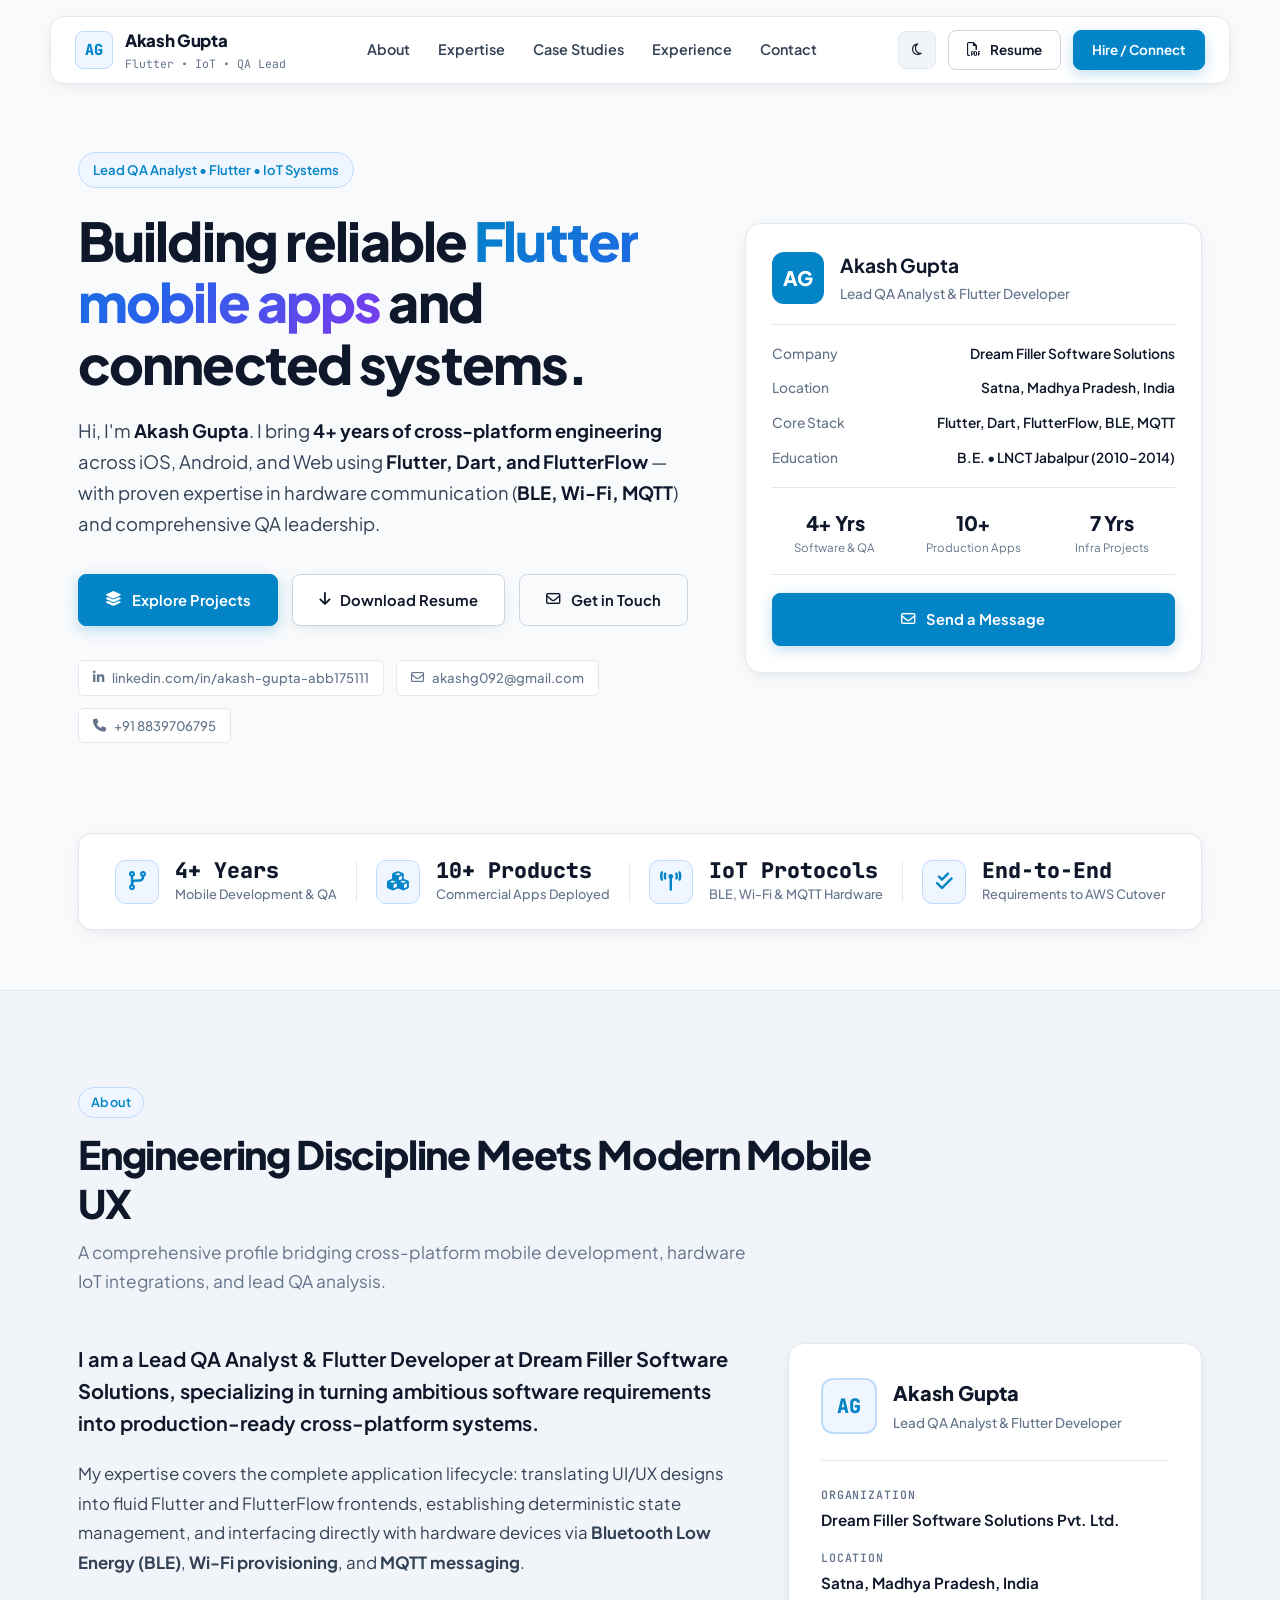
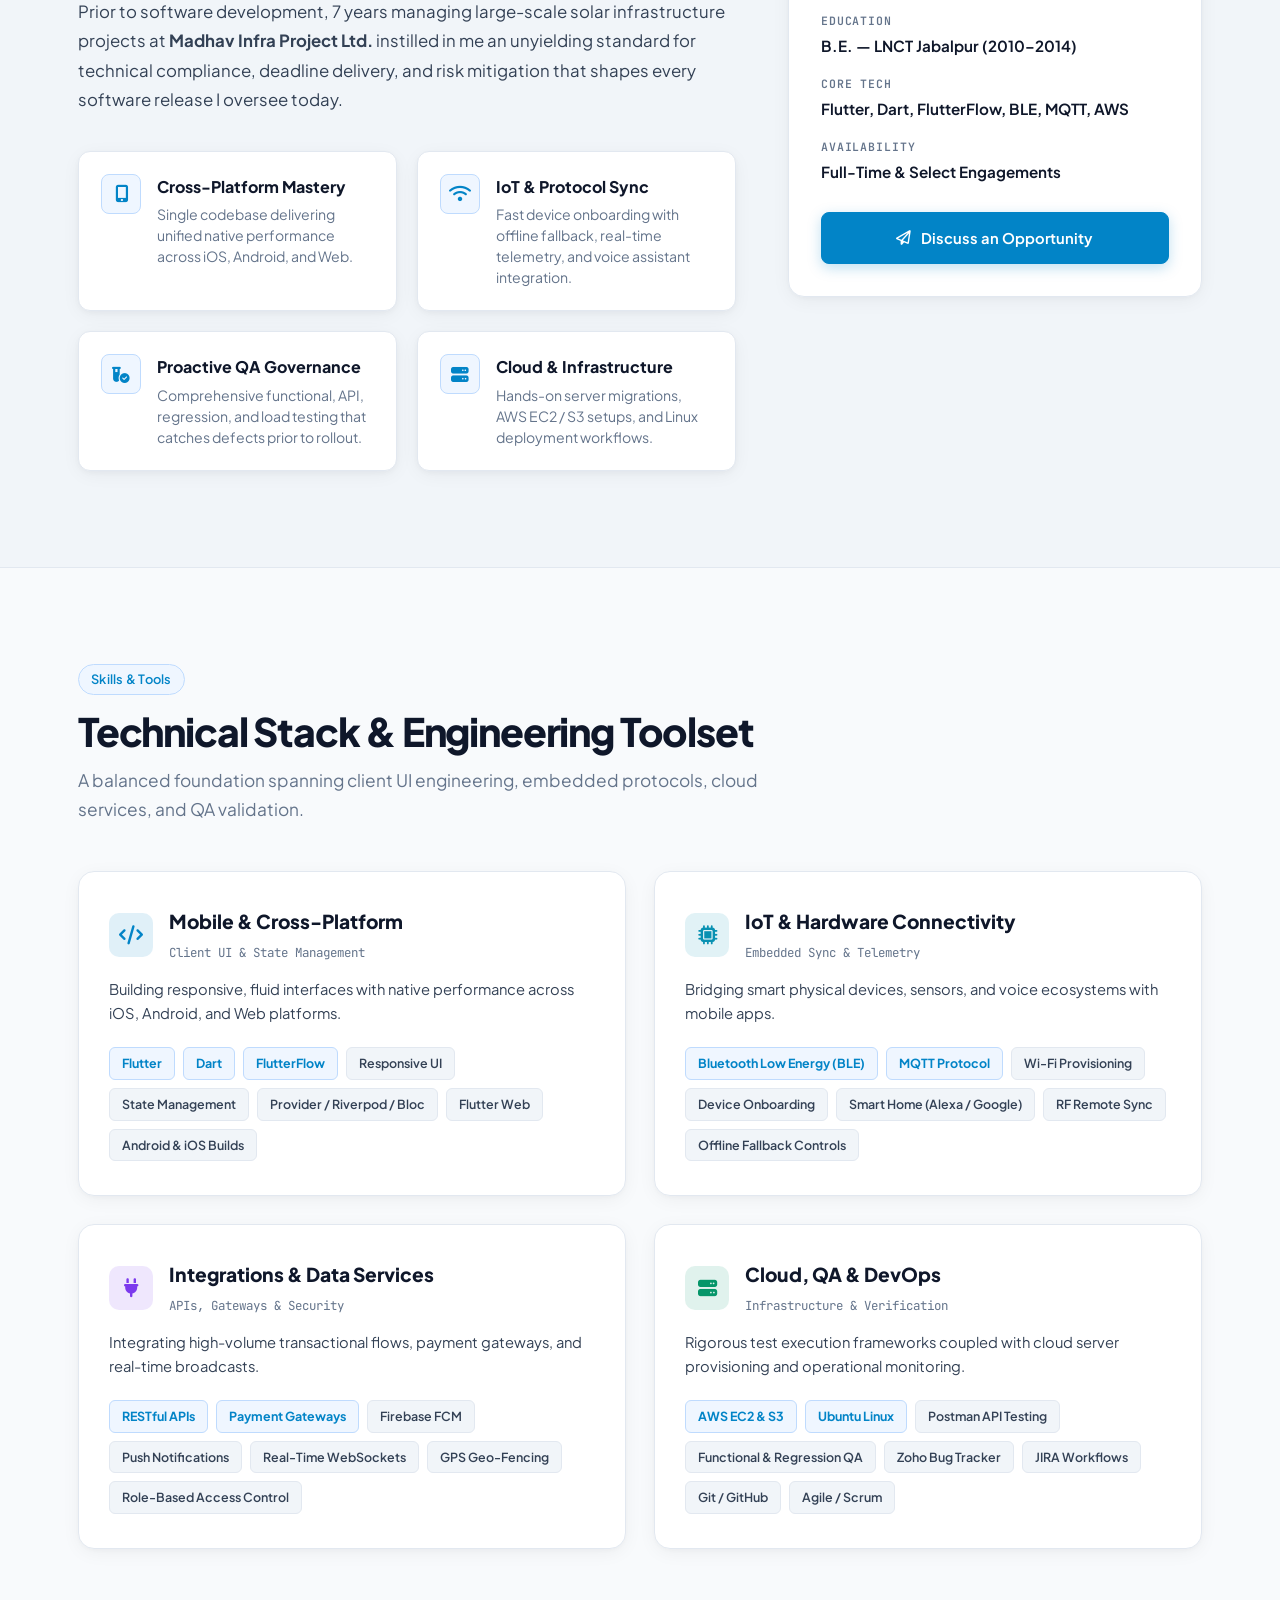
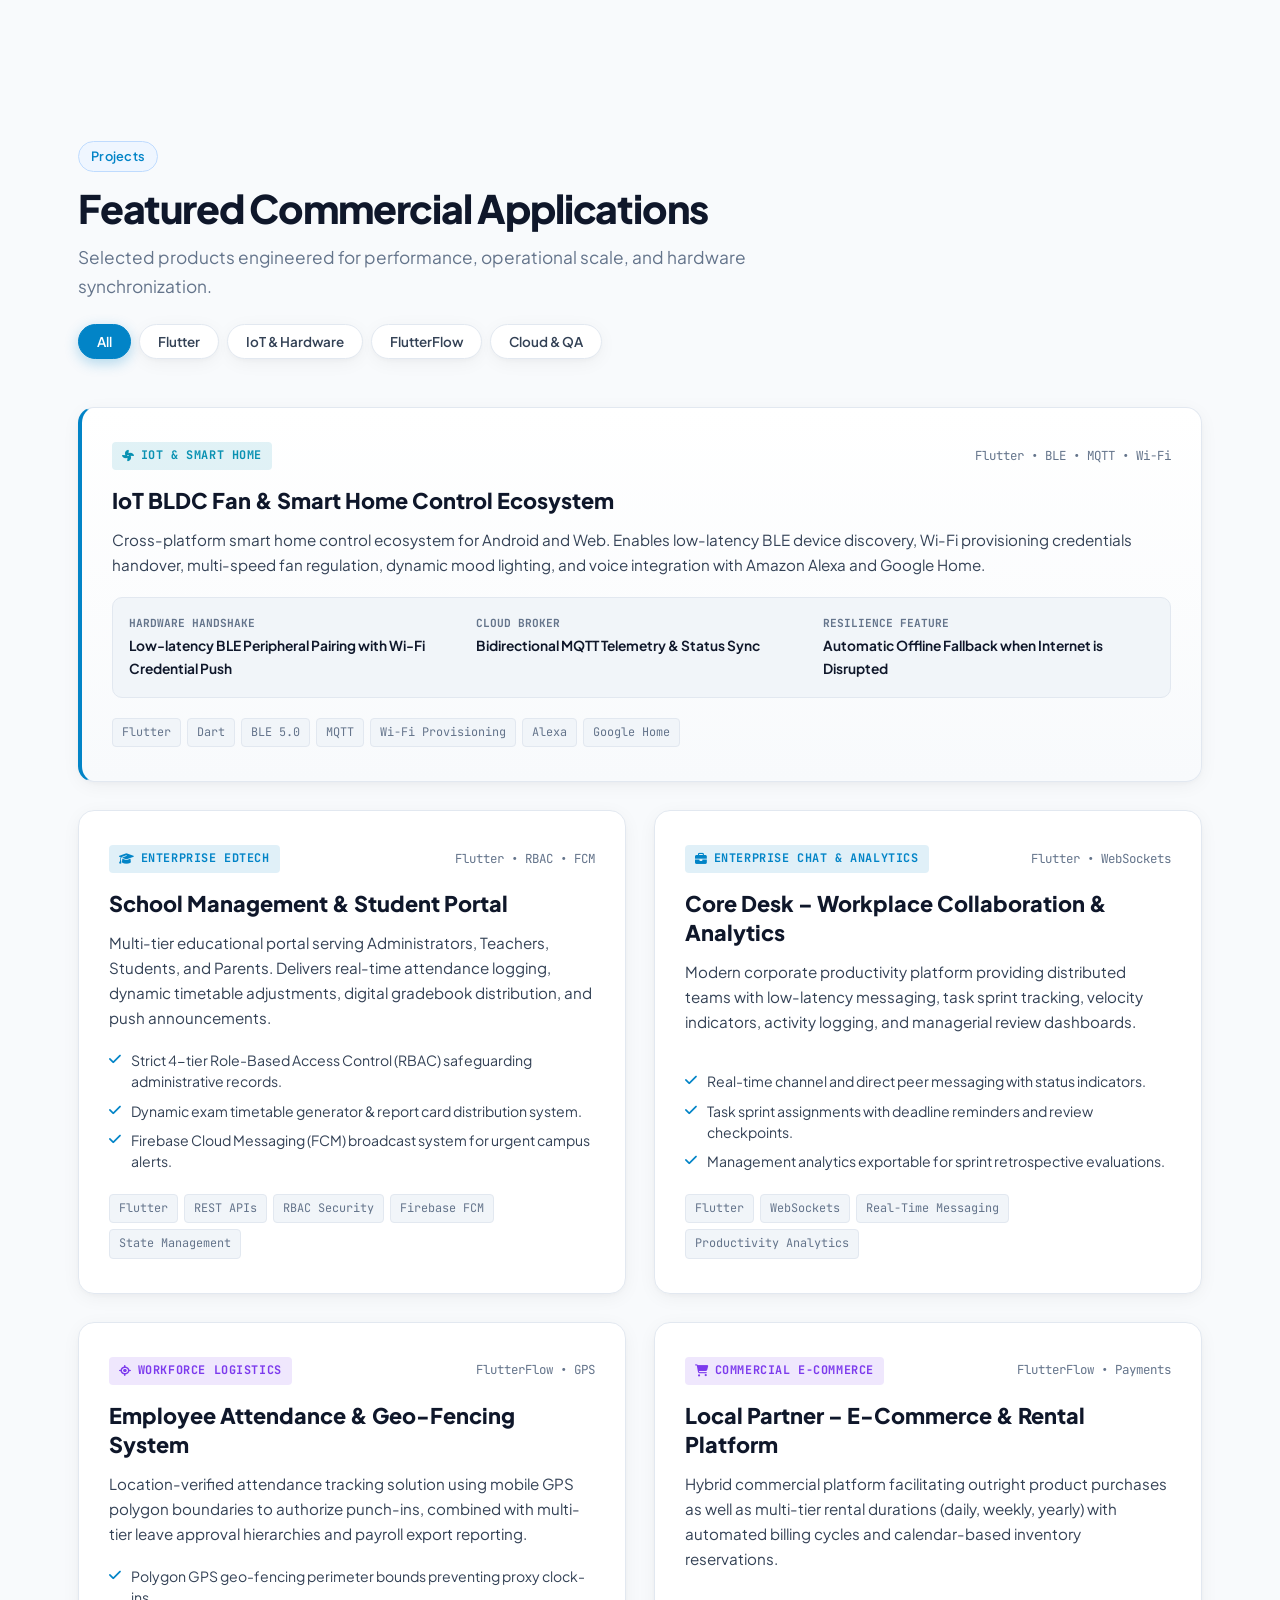
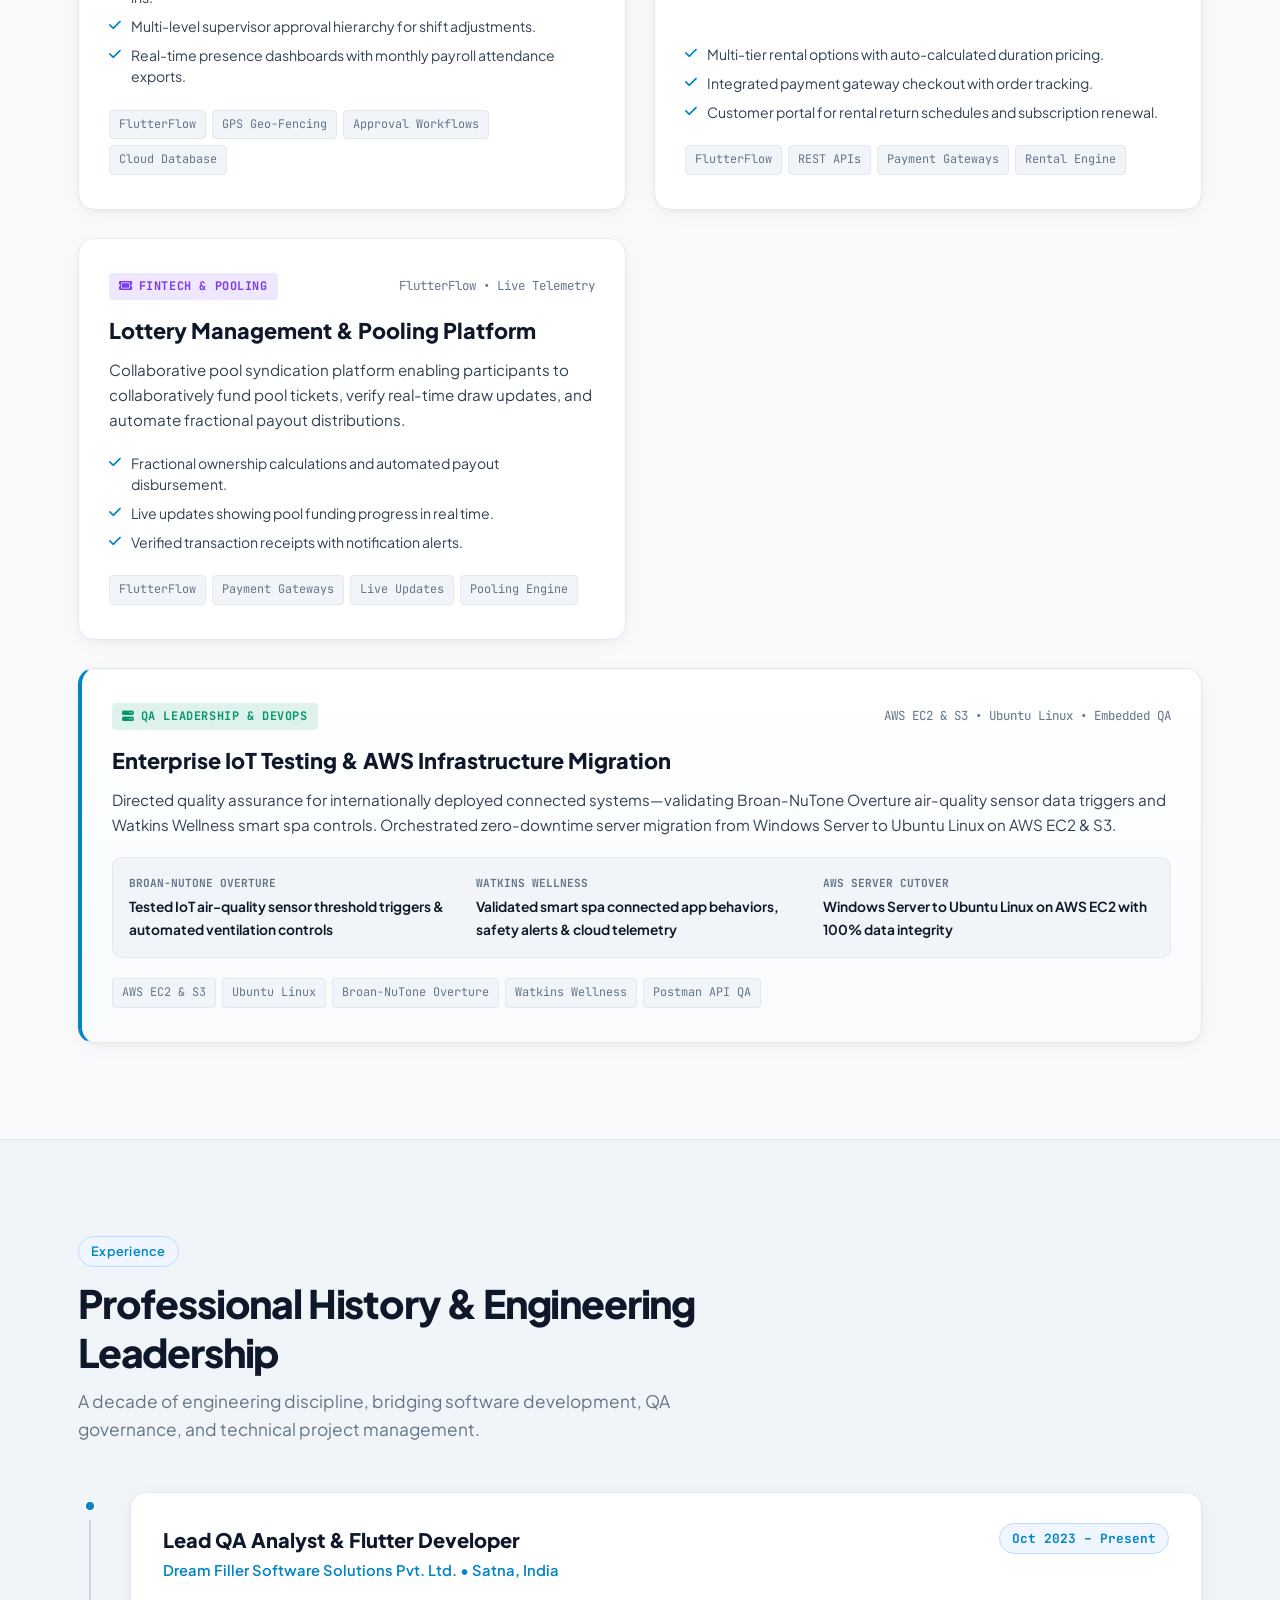
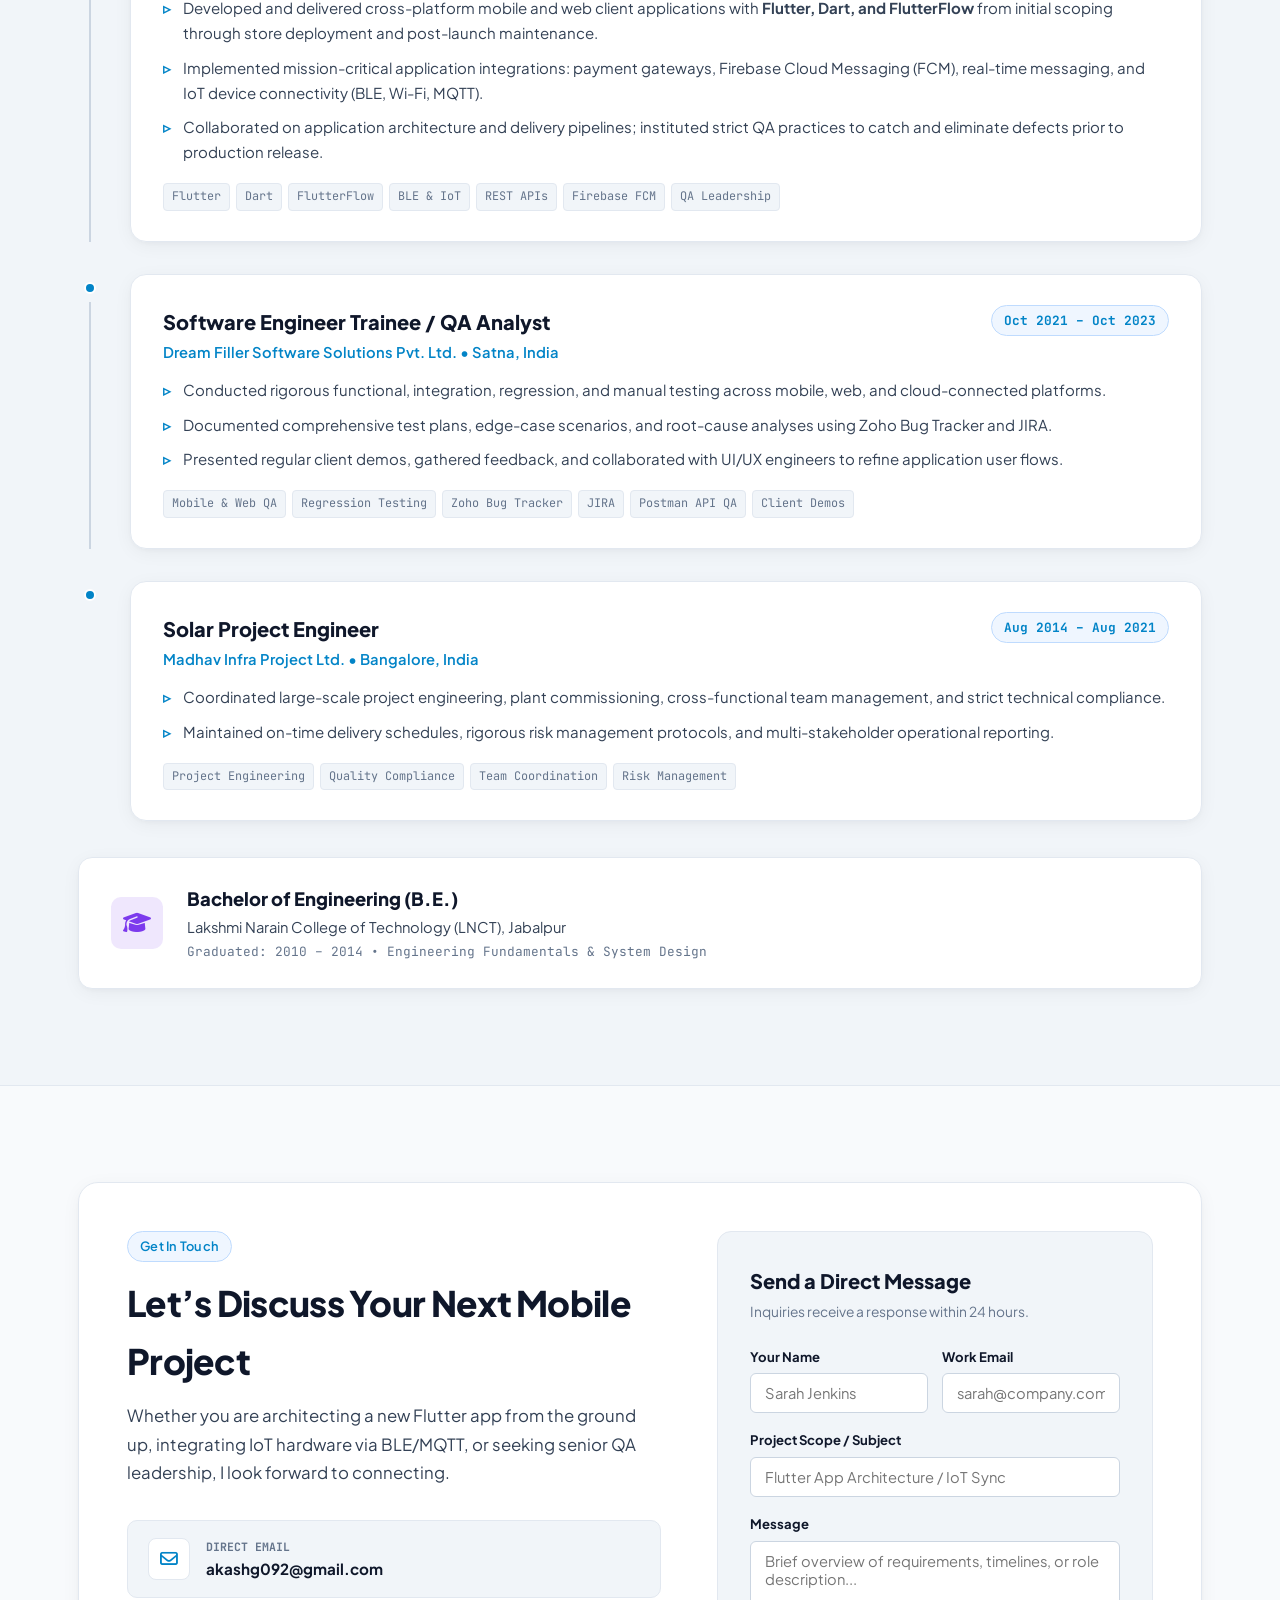
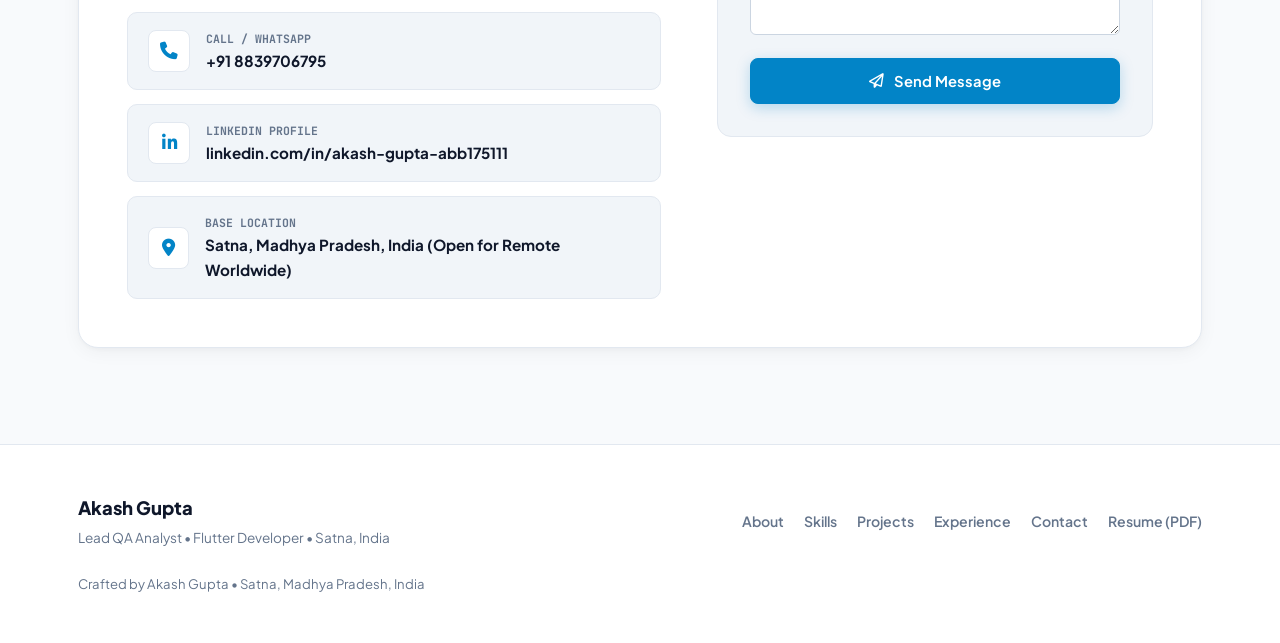
==== commit 9b2af145: "refactor: remove AI-like templates, green dots, telemetry cards, and robotic copyright in favor of c" ====
--- a/index.html
+++ b/index.html
@@ -63,23 +63,20 @@
         <!-- Left: Pitch & Bio -->
         <div class="hero-text-col">
           <div class="eyebrow-pill">
-            <span class="pulse-dot"></span>
-            <span>Available for Senior Flutter & Mobile QA Roles</span>
+            <span>Lead QA Analyst &bull; Flutter &bull; IoT Systems</span>
           </div>
 
           <h1 class="hero-title">
-            Architecting <span class="highlight-text">Production Flutter Apps</span> & Connected IoT Systems.
+            Building reliable <span class="highlight-text">Flutter mobile apps</span> and connected systems.
           </h1>
 
           <p class="hero-subtext">
-            I am a mobile application engineer with <strong>4+ years of cross-platform delivery</strong>. 
-            I build responsive, deterministic iOS, Android, and Web applications using <strong>Flutter, Dart, and FlutterFlow</strong>, 
-            bridging physical hardware protocols (<strong>BLE, Wi-Fi, MQTT</strong>) and enterprise AWS backends.
+            Hi, I'm <strong>Akash Gupta</strong>. I bring <strong>4+ years of cross-platform engineering</strong> across iOS, Android, and Web using <strong>Flutter, Dart, and FlutterFlow</strong> &mdash; with proven expertise in hardware communication (<strong>BLE, Wi-Fi, MQTT</strong>) and comprehensive QA leadership.
           </p>
 
           <div class="hero-cta-group">
             <a href="#projects" class="btn btn-primary">
-              <i class="fa-solid fa-layer-group"></i> Explore Case Studies
+              <i class="fa-solid fa-layer-group"></i> Explore Projects
             </a>
             <a href="Akash_Gupta_Resume.pdf" target="_blank" class="btn btn-secondary">
               <i class="fa-solid fa-arrow-down"></i> Download Resume
@@ -105,76 +102,55 @@
           </div>
         </div>
 
-        <!-- Right: Professional Device & Telemetry Card -->
+        <!-- Right: Professional Profile Card -->
         <div class="hero-widget-col">
-          <div class="telemetry-card">
-            <div class="telemetry-header">
-              <div class="card-dots">
-                <span class="dot red"></span>
-                <span class="dot yellow"></span>
-                <span class="dot green"></span>
-              </div>
-              <span class="telemetry-title">system_telemetry.dart</span>
-              <span class="status-chip live"><i class="fa-solid fa-circle-check"></i> System Online</span>
-            </div>
-
-            <div class="telemetry-body">
-              <!-- Node 1: Architecture -->
-              <div class="telemetry-node">
-                <div class="node-icon flutter"><i class="fa-solid fa-mobile-screen"></i></div>
-                <div class="node-content">
-                  <div class="node-title">Application Layer</div>
-                  <div class="node-meta">Flutter 3.x &bull; Dart &bull; Riverpod / Bloc State</div>
-                </div>
-                <div class="node-status text-emerald">Production Ready</div>
-              </div>
-
-              <!-- Node 2: IoT Protocol -->
-              <div class="telemetry-node">
-                <div class="node-icon iot"><i class="fa-solid fa-microchip"></i></div>
-                <div class="node-content">
-                  <div class="node-title">Hardware Connectivity</div>
-                  <div class="node-meta">BLE 5.0 &bull; MQTT Broker &bull; Wi-Fi Provisioning</div>
-                </div>
-                <div class="node-status text-cyan">&lt; 40ms Latency</div>
-              </div>
-
-              <!-- Node 3: Cloud & Services -->
-              <div class="telemetry-node">
-                <div class="node-icon aws"><i class="fa-solid fa-cloud"></i></div>
-                <div class="node-content">
-                  <div class="node-title">Cloud Infrastructure</div>
-                  <div class="node-meta">AWS EC2 (Ubuntu Linux) &bull; S3 &bull; REST APIs</div>
-                </div>
-                <div class="node-status text-emerald">99.9% Uptime</div>
-              </div>
-
-              <!-- Node 4: QA Gate -->
-              <div class="telemetry-node">
-                <div class="node-icon qa"><i class="fa-solid fa-shield-halved"></i></div>
-                <div class="node-content">
-                  <div class="node-title">Quality Assurance</div>
-                  <div class="node-meta">Functional, API & Regression Protocols (Zoho / JIRA)</div>
-                </div>
-                <div class="node-status text-emerald">Zero-Defect Goal</div>
-              </div>
-            </div>
-
-            <div class="telemetry-footer">
-              <div class="stat-mini">
-                <span class="stat-mini-val">4+ Yrs</span>
-                <span class="stat-mini-lbl">Software Exp</span>
-              </div>
-              <div class="stat-mini-divider"></div>
-              <div class="stat-mini">
-                <span class="stat-mini-val">10+ Apps</span>
-                <span class="stat-mini-lbl">Delivered</span>
-              </div>
-              <div class="stat-mini-divider"></div>
-              <div class="stat-mini">
-                <span class="stat-mini-val">100%</span>
-                <span class="stat-mini-lbl">Full-Cycle QA</span>
-              </div>
+          <div class="profile-card-modern">
+            <div class="pcm-header">
+              <div class="pcm-avatar">AG</div>
+              <div class="pcm-identity">
+                <h3 class="pcm-name">Akash Gupta</h3>
+                <p class="pcm-role">Lead QA Analyst & Flutter Developer</p>
+              </div>
+            </div>
+
+            <div class="pcm-details">
+              <div class="pcm-row">
+                <span class="pcm-label">Company</span>
+                <span class="pcm-val">Dream Filler Software Solutions</span>
+              </div>
+              <div class="pcm-row">
+                <span class="pcm-label">Location</span>
+                <span class="pcm-val">Satna, Madhya Pradesh, India</span>
+              </div>
+              <div class="pcm-row">
+                <span class="pcm-label">Core Stack</span>
+                <span class="pcm-val">Flutter, Dart, FlutterFlow, BLE, MQTT</span>
+              </div>
+              <div class="pcm-row">
+                <span class="pcm-label">Education</span>
+                <span class="pcm-val">B.E. &bull; LNCT Jabalpur (2010&ndash;2014)</span>
+              </div>
+            </div>
+
+            <div class="pcm-stats">
+              <div class="pcm-stat-item">
+                <span class="pcm-stat-num">4+ Yrs</span>
+                <span class="pcm-stat-label">Software & QA</span>
+              </div>
+              <div class="pcm-stat-item">
+                <span class="pcm-stat-num">10+</span>
+                <span class="pcm-stat-label">Production Apps</span>
+              </div>
+              <div class="pcm-stat-item">
+                <span class="pcm-stat-num">7 Yrs</span>
+                <span class="pcm-stat-label">Infra Projects</span>
+              </div>
+            </div>
+
+            <div class="pcm-action">
+              <a href="#contact" class="btn btn-primary btn-block">
+                <i class="fa-regular fa-envelope"></i> Send a Message
+              </a>
             </div>
           </div>
         </div>
@@ -227,7 +203,7 @@
     <section class="section about-section" id="about">
       <div class="container">
         <div class="section-tag-group">
-          <span class="section-badge">OVERVIEW</span>
+          <span class="section-badge">About</span>
           <h2 class="section-heading">Engineering Discipline Meets Modern Mobile UX</h2>
           <p class="section-intro">
             A comprehensive profile bridging cross-platform mobile development, hardware IoT integrations, and lead QA analysis.
@@ -308,7 +284,7 @@
               </div>
               <div class="meta-row">
                 <span class="meta-lbl">Availability</span>
-                <span class="meta-val text-emerald"><i class="fa-solid fa-circle-check"></i> Open for Select Engagements</span>
+                <span class="meta-val">Full-Time & Select Engagements</span>
               </div>
             </div>
 
@@ -326,7 +302,7 @@
     <section class="section expertise-section" id="expertise">
       <div class="container">
         <div class="section-tag-group">
-          <span class="section-badge">CORE CAPABILITIES</span>
+          <span class="section-badge">Skills & Tools</span>
           <h2 class="section-heading">Technical Stack & Engineering Toolset</h2>
           <p class="section-intro">
             A balanced foundation spanning client UI engineering, embedded protocols, cloud services, and QA validation.
@@ -429,7 +405,7 @@
         <div class="section-tag-group">
           <div class="projects-header-flex">
             <div>
-              <span class="section-badge">CASE STUDIES</span>
+              <span class="section-badge">Projects</span>
               <h2 class="section-heading">Featured Commercial Applications</h2>
               <p class="section-intro">Selected products engineered for performance, operational scale, and hardware synchronization.</p>
             </div>
@@ -497,9 +473,9 @@
             </p>
 
             <div class="case-highlights-list">
-              <div class="hl-item"><i class="fa-solid fa-circle-check"></i> Strict 4-tier Role-Based Access Control (RBAC) safeguarding administrative records.</div>
-              <div class="hl-item"><i class="fa-solid fa-circle-check"></i> Dynamic exam timetable generator & report card distribution system.</div>
-              <div class="hl-item"><i class="fa-solid fa-circle-check"></i> Firebase Cloud Messaging (FCM) broadcast system for urgent campus alerts.</div>
+              <div class="hl-item"><i class="fa-solid fa-check"></i> Strict 4-tier Role-Based Access Control (RBAC) safeguarding administrative records.</div>
+              <div class="hl-item"><i class="fa-solid fa-check"></i> Dynamic exam timetable generator & report card distribution system.</div>
+              <div class="hl-item"><i class="fa-solid fa-check"></i> Firebase Cloud Messaging (FCM) broadcast system for urgent campus alerts.</div>
             </div>
 
             <div class="case-card-tags">
@@ -524,9 +500,9 @@
             </p>
 
             <div class="case-highlights-list">
-              <div class="hl-item"><i class="fa-solid fa-circle-check"></i> Real-time channel and direct peer messaging with status indicators.</div>
-              <div class="hl-item"><i class="fa-solid fa-circle-check"></i> Task sprint assignments with deadline reminders and review checkpoints.</div>
-              <div class="hl-item"><i class="fa-solid fa-circle-check"></i> Management analytics exportable for sprint retrospective evaluations.</div>
+              <div class="hl-item"><i class="fa-solid fa-check"></i> Real-time channel and direct peer messaging with status indicators.</div>
+              <div class="hl-item"><i class="fa-solid fa-check"></i> Task sprint assignments with deadline reminders and review checkpoints.</div>
+              <div class="hl-item"><i class="fa-solid fa-check"></i> Management analytics exportable for sprint retrospective evaluations.</div>
             </div>
 
             <div class="case-card-tags">
@@ -550,9 +526,9 @@
             </p>
 
             <div class="case-highlights-list">
-              <div class="hl-item"><i class="fa-solid fa-circle-check"></i> Polygon GPS geo-fencing perimeter bounds preventing proxy clock-ins.</div>
-              <div class="hl-item"><i class="fa-solid fa-circle-check"></i> Multi-level supervisor approval hierarchy for shift adjustments.</div>
-              <div class="hl-item"><i class="fa-solid fa-circle-check"></i> Real-time presence dashboards with monthly payroll attendance exports.</div>
+              <div class="hl-item"><i class="fa-solid fa-check"></i> Polygon GPS geo-fencing perimeter bounds preventing proxy clock-ins.</div>
+              <div class="hl-item"><i class="fa-solid fa-check"></i> Multi-level supervisor approval hierarchy for shift adjustments.</div>
+              <div class="hl-item"><i class="fa-solid fa-check"></i> Real-time presence dashboards with monthly payroll attendance exports.</div>
             </div>
 
             <div class="case-card-tags">
@@ -576,9 +552,9 @@
             </p>
 
             <div class="case-highlights-list">
-              <div class="hl-item"><i class="fa-solid fa-circle-check"></i> Multi-tier rental options with auto-calculated duration pricing.</div>
-              <div class="hl-item"><i class="fa-solid fa-circle-check"></i> Integrated payment gateway checkout with order tracking.</div>
-              <div class="hl-item"><i class="fa-solid fa-circle-check"></i> Customer portal for rental return schedules and subscription renewal.</div>
+              <div class="hl-item"><i class="fa-solid fa-check"></i> Multi-tier rental options with auto-calculated duration pricing.</div>
+              <div class="hl-item"><i class="fa-solid fa-check"></i> Integrated payment gateway checkout with order tracking.</div>
+              <div class="hl-item"><i class="fa-solid fa-check"></i> Customer portal for rental return schedules and subscription renewal.</div>
             </div>
 
             <div class="case-card-tags">
@@ -602,9 +578,9 @@
             </p>
 
             <div class="case-highlights-list">
-              <div class="hl-item"><i class="fa-solid fa-circle-check"></i> Fractional ownership calculations and automated payout disbursement.</div>
-              <div class="hl-item"><i class="fa-solid fa-circle-check"></i> Live updates showing pool funding progress in real time.</div>
-              <div class="hl-item"><i class="fa-solid fa-circle-check"></i> Verified transaction receipts with notification alerts.</div>
+              <div class="hl-item"><i class="fa-solid fa-check"></i> Fractional ownership calculations and automated payout disbursement.</div>
+              <div class="hl-item"><i class="fa-solid fa-check"></i> Live updates showing pool funding progress in real time.</div>
+              <div class="hl-item"><i class="fa-solid fa-check"></i> Verified transaction receipts with notification alerts.</div>
             </div>
 
             <div class="case-card-tags">
@@ -658,7 +634,7 @@
     <section class="section career-section" id="career">
       <div class="container">
         <div class="section-tag-group">
-          <span class="section-badge">CAREER TRAJECTORY</span>
+          <span class="section-badge">Experience</span>
           <h2 class="section-heading">Professional History & Engineering Leadership</h2>
           <p class="section-intro">A decade of engineering discipline, bridging software development, QA governance, and technical project management.</p>
         </div>
@@ -769,7 +745,7 @@
       <div class="container">
         <div class="contact-card-box">
           <div class="contact-left-col">
-            <span class="section-badge">GET IN TOUCH</span>
+            <span class="section-badge">Get In Touch</span>
             <h2 class="contact-title">Let’s Discuss Your Next Mobile Project</h2>
             <p class="contact-desc">
               Whether you are architecting a new Flutter app from the ground up, integrating IoT hardware via BLE/MQTT, or seeking senior QA leadership, I look forward to connecting.
@@ -854,20 +830,20 @@
     <div class="container footer-row">
       <div class="footer-left">
         <span class="footer-brand">Akash Gupta</span>
-        <p class="footer-tagline">Senior Flutter Developer &bull; Mobile Application Architect &bull; IoT Specialist</p>
+        <p class="footer-tagline">Lead QA Analyst &bull; Flutter Developer &bull; Satna, India</p>
       </div>
 
       <div class="footer-nav">
         <a href="#about">About</a>
-        <a href="#expertise">Expertise</a>
-        <a href="#projects">Case Studies</a>
+        <a href="#expertise">Skills</a>
+        <a href="#projects">Projects</a>
         <a href="#career">Experience</a>
         <a href="#contact">Contact</a>
-        <a href="Akash_Gupta_Resume.pdf" target="_blank">CV (PDF)</a>
+        <a href="Akash_Gupta_Resume.pdf" target="_blank">Resume (PDF)</a>
       </div>
 
       <div class="footer-copy">
-        &copy; 2026 Akash Gupta. All rights reserved.
+        Crafted by Akash Gupta &bull; Satna, Madhya Pradesh, India
       </div>
     </div>
   </footer>
--- a/style.css
+++ b/style.css
@@ -95,17 +95,9 @@
   overflow-x: hidden;
 }
 
-/* Background Subtle Dot Grid */
+/* Clean Minimal Background */
 .bg-grid-pattern {
-  position: fixed;
-  top: 0;
-  left: 0;
-  width: 100vw;
-  height: 100vh;
-  pointer-events: none;
-  background-image: radial-gradient(var(--grid-dot-color) 1px, transparent 1px);
-  background-size: 24px 24px;
-  z-index: 0;
+  display: none;
 }
 
 .container {
@@ -141,11 +133,11 @@
 
 .section-badge {
   display: inline-block;
-  font-family: 'JetBrains Mono', monospace;
-  font-size: 0.72rem;
-  font-weight: 700;
-  letter-spacing: 0.14em;
-  text-transform: uppercase;
+  font-family: inherit;
+  font-size: 0.8rem;
+  font-weight: 600;
+  letter-spacing: 0.02em;
+  text-transform: none;
   color: var(--accent-flutter);
   background: var(--bg-tag);
   border: 1px solid var(--bg-tag-border);
@@ -374,12 +366,18 @@
   margin-bottom: 22px;
 }
 
-.pulse-dot {
-  width: 8px;
-  height: 8px;
-  border-radius: 50%;
-  background-color: var(--accent-emerald);
-  box-shadow: 0 0 10px var(--accent-emerald);
+.eyebrow-pill {
+  display: inline-flex;
+  align-items: center;
+  gap: 8px;
+  padding: 6px 14px;
+  border-radius: 9999px;
+  background: var(--bg-tag);
+  border: 1px solid var(--bg-tag-border);
+  font-size: 0.82rem;
+  font-weight: 600;
+  color: var(--accent-flutter);
+  margin-bottom: 22px;
 }
 
 .hero-title {
@@ -436,161 +434,119 @@
   transform: translateY(-2px);
 }
 
-/* Hero Telemetry Card */
-.telemetry-card {
+/* Profile Overview Card (Human & Editorial) */
+.profile-card-modern {
   background: var(--bg-surface);
   border: 1px solid var(--border-light);
   border-radius: 16px;
+  padding: 26px;
   box-shadow: var(--card-shadow);
-  overflow: hidden;
   transition: var(--transition);
 }
-.telemetry-card:hover {
+.profile-card-modern:hover {
+  border-color: var(--border-medium);
   box-shadow: var(--card-shadow-hover);
-  border-color: var(--border-medium);
-}
-
-.telemetry-header {
-  padding: 14px 20px;
-  background: var(--bg-elevated);
+}
+
+.pcm-header {
+  display: flex;
+  align-items: center;
+  gap: 16px;
+  padding-bottom: 18px;
   border-bottom: 1px solid var(--border-light);
-  display: flex;
-  align-items: center;
+}
+
+.pcm-avatar {
+  width: 52px;
+  height: 52px;
+  border-radius: 12px;
+  background: linear-gradient(135deg, var(--accent-flutter), #0284c7);
+  color: #ffffff;
+  display: flex;
+  align-items: center;
+  justify-content: center;
+  font-weight: 800;
+  font-size: 1.25rem;
+  letter-spacing: -0.02em;
+  flex-shrink: 0;
+}
+
+.pcm-identity {
+  flex: 1;
+}
+
+.pcm-name {
+  font-size: 1.2rem;
+  font-weight: 700;
+  color: var(--text-head);
+  margin-bottom: 2px;
+}
+
+.pcm-role {
+  font-size: 0.85rem;
+  color: var(--text-muted);
+  font-weight: 500;
+}
+
+.pcm-details {
+  padding: 18px 0;
+  display: flex;
+  flex-direction: column;
+  gap: 12px;
+  border-bottom: 1px solid var(--border-light);
+}
+
+.pcm-row {
+  display: flex;
   justify-content: space-between;
-}
-
-.card-dots {
-  display: flex;
-  gap: 6px;
-}
-.card-dots .dot {
-  width: 10px;
-  height: 10px;
-  border-radius: 50%;
-}
-.dot.red { background-color: #ef4444; }
-.dot.yellow { background-color: #f59e0b; }
-.dot.green { background-color: #10b981; }
-
-.telemetry-title {
-  font-family: 'JetBrains Mono', monospace;
-  font-size: 0.78rem;
-  color: var(--text-muted);
-}
-
-.status-chip {
-  font-size: 0.74rem;
-  font-family: 'JetBrains Mono', monospace;
-  font-weight: 700;
-  display: flex;
-  align-items: center;
-  gap: 6px;
-}
-.status-chip.live {
-  color: var(--accent-emerald);
-}
-
-.telemetry-body {
-  padding: 24px 20px;
+  align-items: baseline;
+  gap: 16px;
+  font-size: 0.86rem;
+}
+
+.pcm-label {
+  color: var(--text-muted);
+  font-weight: 500;
+  flex-shrink: 0;
+}
+
+.pcm-val {
+  color: var(--text-head);
+  font-weight: 600;
+  text-align: right;
+}
+
+.pcm-stats {
+  display: grid;
+  grid-template-columns: repeat(3, 1fr);
+  gap: 12px;
+  padding: 18px 0;
+  border-bottom: 1px solid var(--border-light);
+}
+
+.pcm-stat-item {
   display: flex;
   flex-direction: column;
-  gap: 16px;
-}
-
-.telemetry-node {
-  display: flex;
-  align-items: center;
-  gap: 16px;
-  padding: 12px 14px;
-  border-radius: 10px;
-  background: var(--bg-card-subtle);
-  border: 1px solid var(--border-light);
-  transition: var(--transition);
-}
-.telemetry-node:hover {
-  border-color: var(--border-medium);
-  background: var(--bg-elevated);
-}
-
-.node-icon {
-  width: 38px;
-  height: 38px;
-  border-radius: 8px;
-  display: flex;
-  align-items: center;
-  justify-content: center;
-  font-size: 1.1rem;
-  flex-shrink: 0;
-}
-.node-icon.flutter {
-  background: rgba(2, 132, 199, 0.12);
-  color: var(--accent-flutter);
-}
-.node-icon.iot {
-  background: rgba(8, 145, 178, 0.12);
-  color: var(--accent-cyan);
-}
-.node-icon.aws {
-  background: rgba(217, 119, 6, 0.12);
-  color: var(--accent-amber);
-}
-.node-icon.qa {
-  background: rgba(5, 150, 105, 0.12);
-  color: var(--accent-emerald);
-}
-
-.node-content {
-  flex-grow: 1;
-}
-.node-title {
-  font-size: 0.9rem;
-  font-weight: 700;
-  color: var(--text-head);
-}
-.node-meta {
-  font-size: 0.76rem;
-  color: var(--text-muted);
-  margin-top: 1px;
-}
-
-.node-status {
-  font-family: 'JetBrains Mono', monospace;
+  align-items: center;
+  text-align: center;
+}
+
+.pcm-stat-num {
+  font-size: 1.25rem;
+  font-weight: 800;
+  color: var(--text-head);
+  letter-spacing: -0.02em;
+}
+
+.pcm-stat-label {
   font-size: 0.72rem;
-  font-weight: 700;
-}
-.text-emerald { color: var(--accent-emerald); }
-.text-cyan { color: var(--accent-cyan); }
-
-.telemetry-footer {
-  padding: 16px 20px;
-  background: var(--bg-elevated);
-  border-top: 1px solid var(--border-light);
-  display: flex;
-  align-items: center;
-  justify-content: space-around;
-}
-
-.stat-mini {
-  display: flex;
-  flex-direction: column;
-  align-items: center;
-}
-.stat-mini-val {
-  font-family: 'JetBrains Mono', monospace;
-  font-size: 1.1rem;
-  font-weight: 800;
-  color: var(--text-head);
-}
-.stat-mini-lbl {
-  font-size: 0.7rem;
-  color: var(--text-muted);
-  text-transform: uppercase;
-}
-
-.stat-mini-divider {
-  width: 1px;
-  height: 28px;
-  background: var(--border-light);
+  color: var(--text-muted);
+  margin-top: 2px;
+  line-height: 1.3;
+}
+
+.pcm-action {
+  padding-top: 18px;
 }
 
 /* --------------------------------------------------------------------------
@@ -1106,12 +1062,12 @@
   position: relative;
 }
 .indicator-dot {
-  width: 14px;
-  height: 14px;
+  width: 12px;
+  height: 12px;
   border-radius: 50%;
   background: var(--accent-flutter);
-  border: 3px solid var(--bg-surface);
-  box-shadow: 0 0 10px rgba(2, 132, 199, 0.4);
+  border: 2px solid var(--bg-surface);
+  box-shadow: none;
   margin-top: 8px;
   z-index: 2;
 }
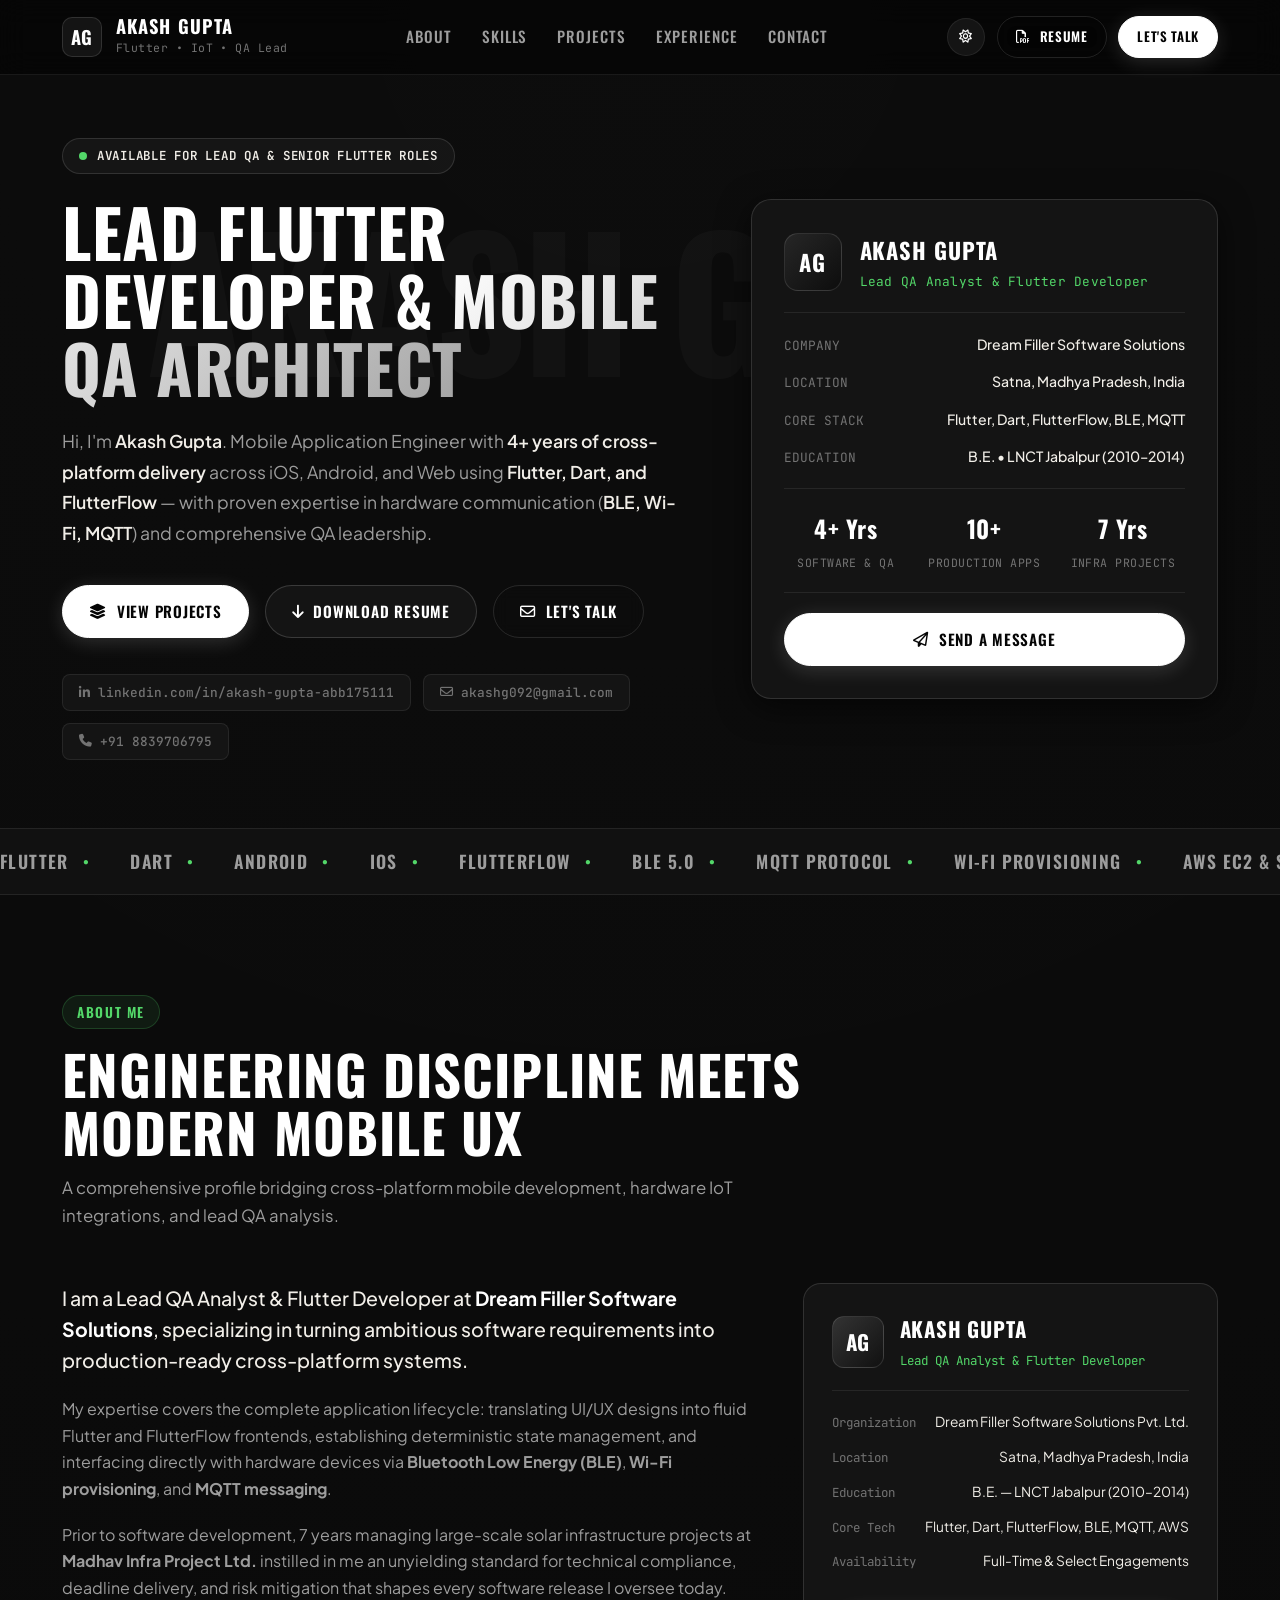
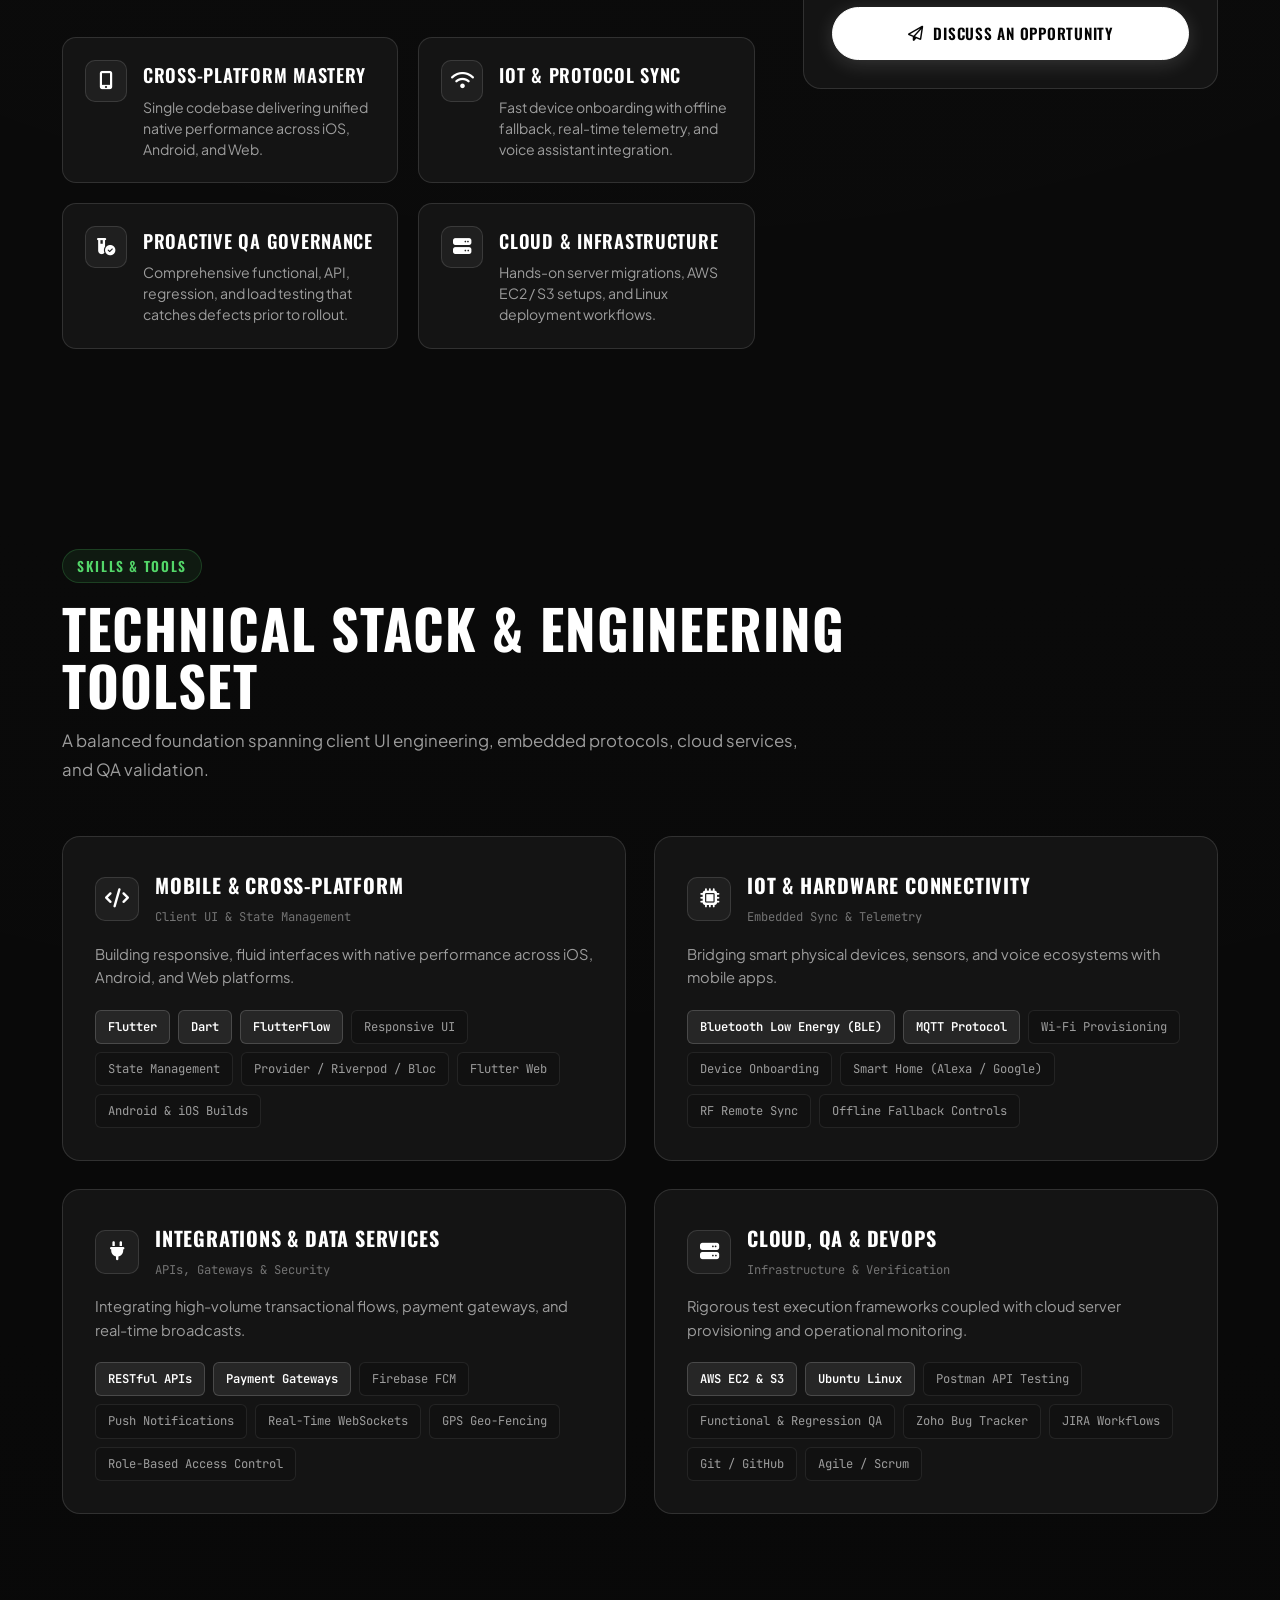
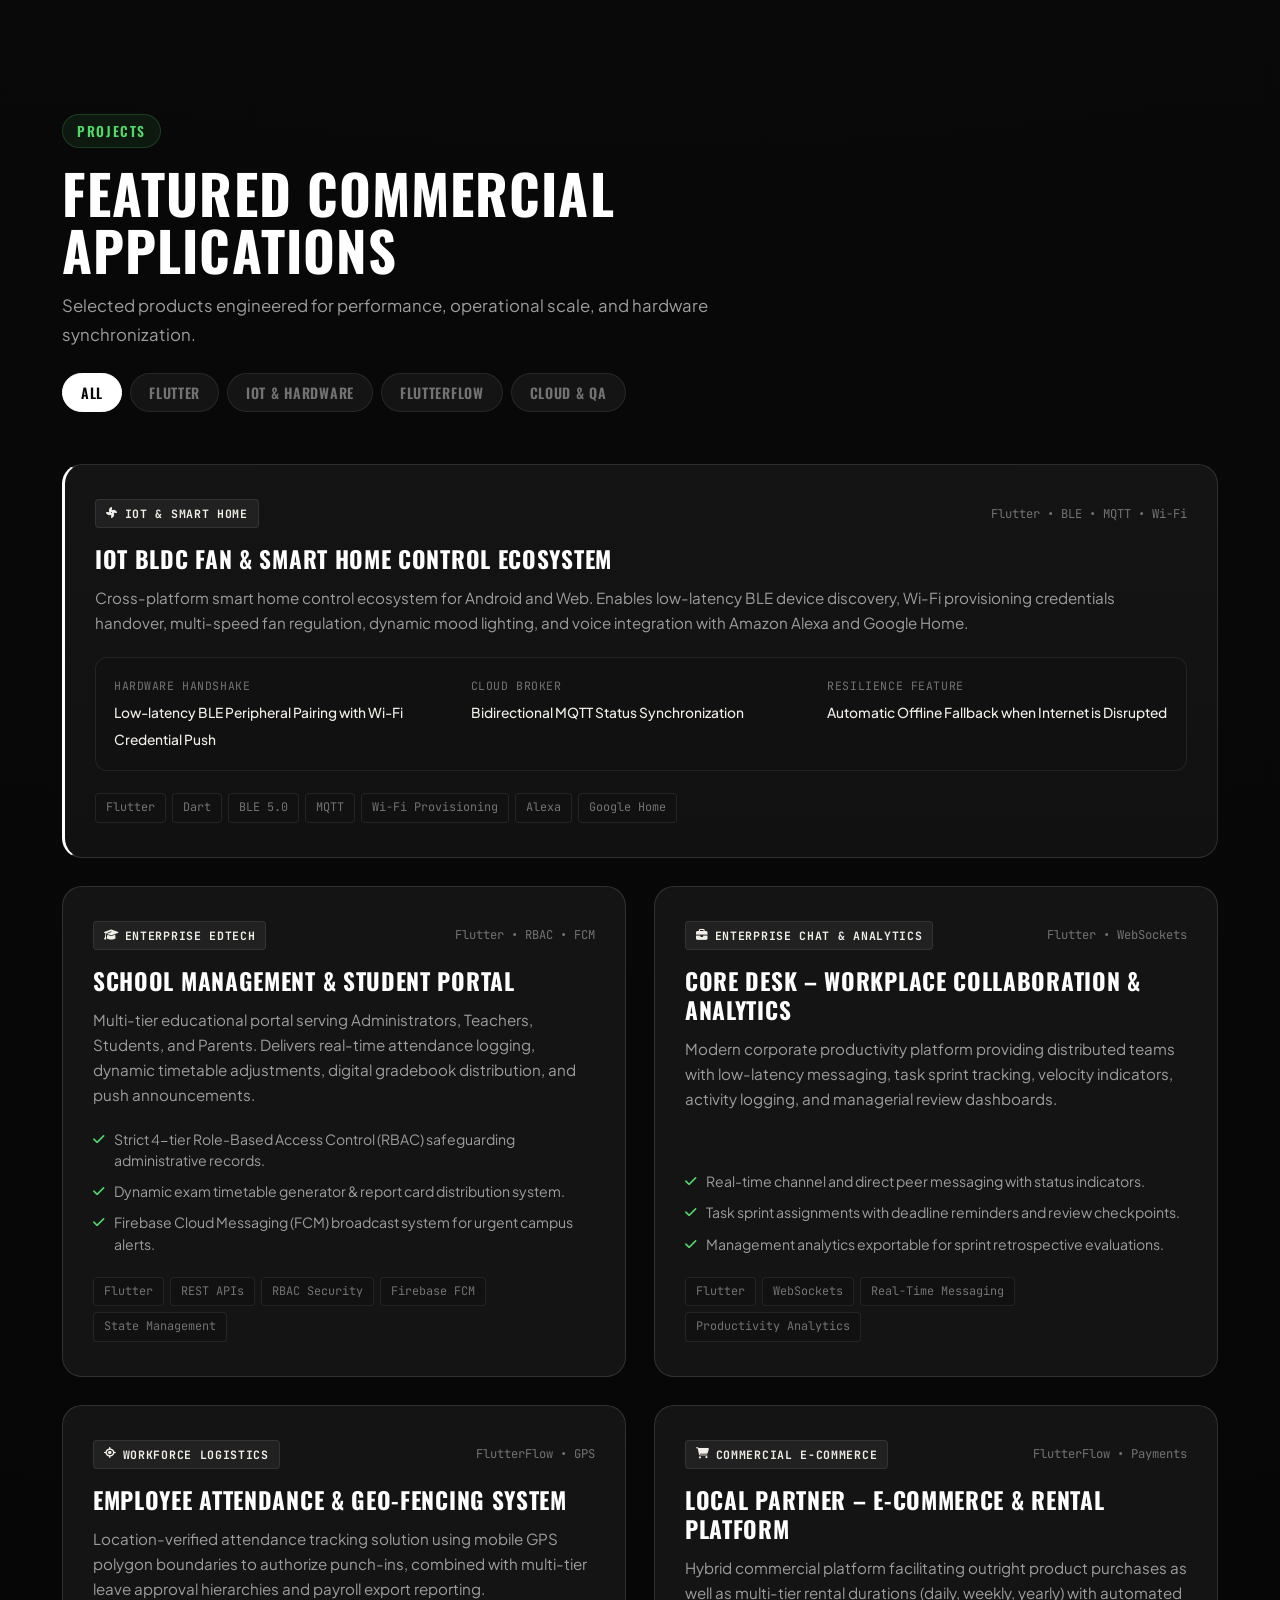
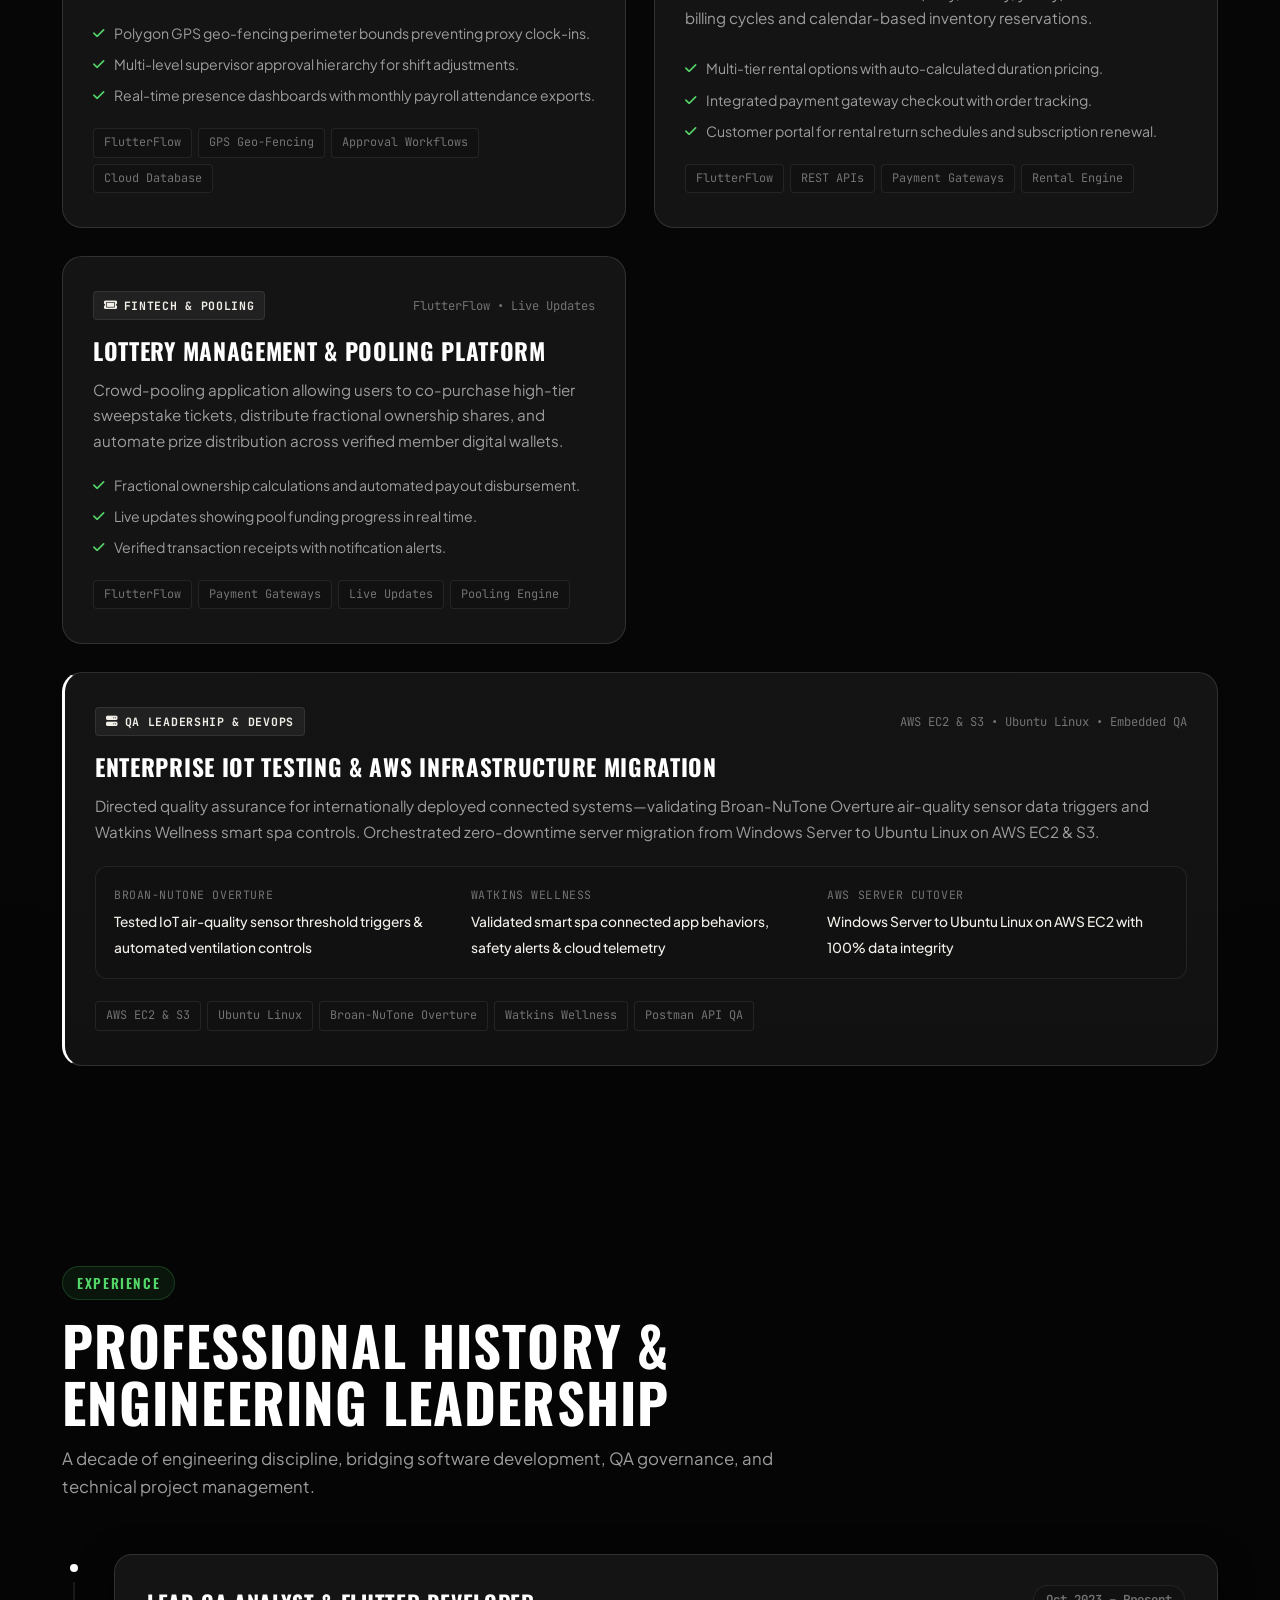
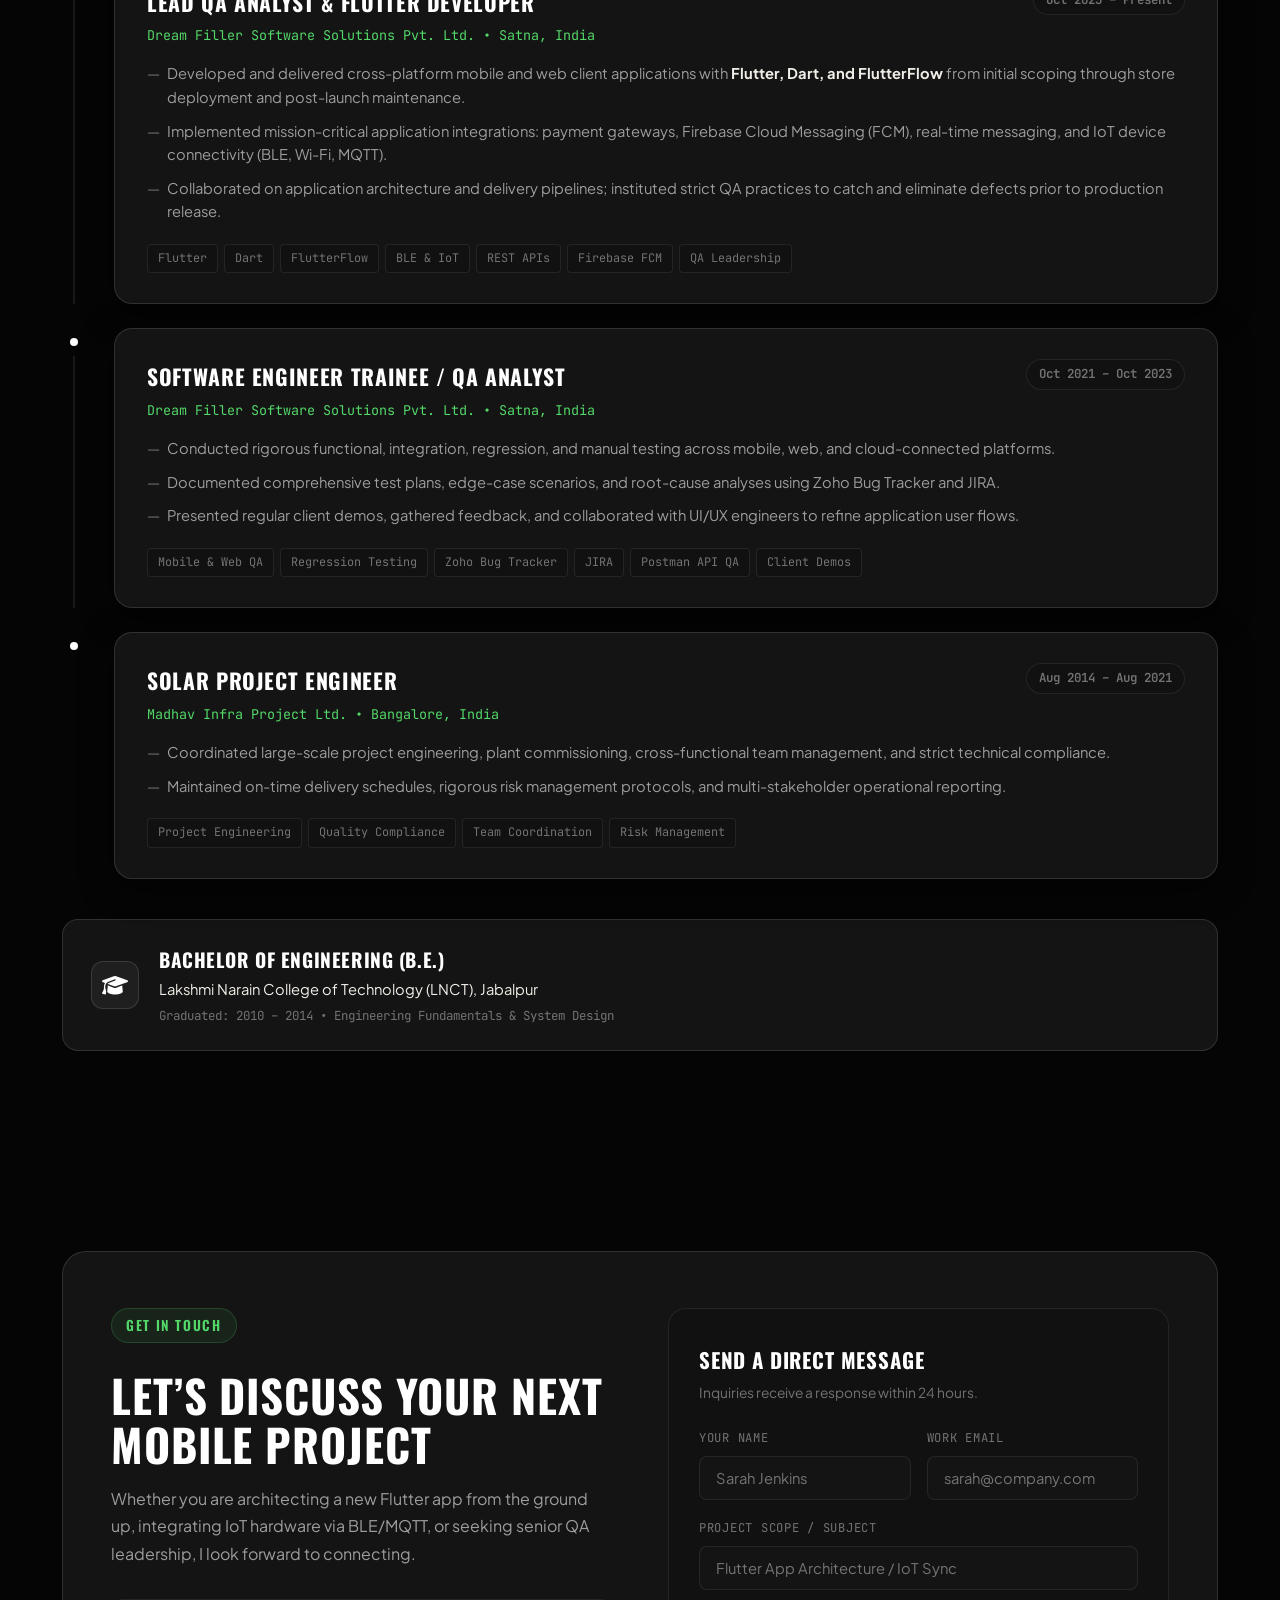
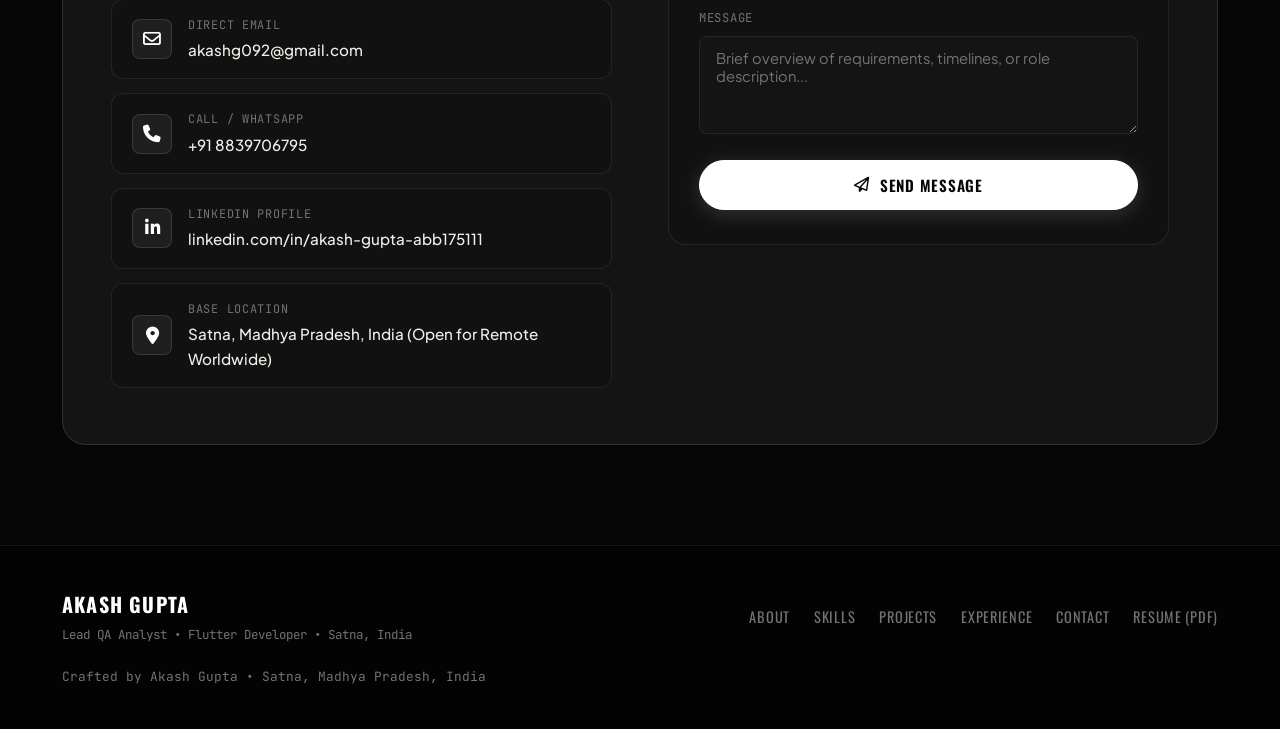
==== commit 6943402a: "feat: redesign portfolio UI matching cinematic dark aesthetic of reference app" ====
--- a/index.html
+++ b/index.html
@@ -3,22 +3,20 @@
 <head>
   <meta charset="UTF-8" />
   <meta name="viewport" content="width=device-width, initial-scale=1.0" />
-  <title>Akash Gupta | Senior Flutter Engineer & IoT Architect</title>
-  <meta name="description" content="Portfolio of Akash Gupta - Senior Flutter Developer, Mobile Architect, and IoT Specialist with 4+ years of cross-platform engineering experience." />
-
-  <!-- Premium Typography -->
+  <title>Akash Gupta | Lead QA Analyst & Senior Flutter Developer</title>
+  <meta name="description" content="Portfolio of Akash Gupta - Lead QA Analyst, Flutter Developer, and IoT Systems Specialist with 4+ years of cross-platform engineering experience." />
+
+  <!-- Premium High-Impact Typography (Oswald + Plus Jakarta Sans + JetBrains Mono) -->
   <link rel="preconnect" href="https://fonts.googleapis.com" />
   <link rel="preconnect" href="https://fonts.gstatic.com" crossorigin />
-  <link href="https://fonts.googleapis.com/css2?family=Plus+Jakarta+Sans:wght@300;400;500;600;700;800&family=JetBrains+Mono:wght@400;500;600;700&display=swap" rel="stylesheet" />
+  <link href="https://fonts.googleapis.com/css2?family=JetBrains+Mono:wght@400;500;600;700&family=Oswald:wght@500;600;700;800&family=Plus+Jakarta+Sans:wght@300;400;500;600;700;800&display=swap" rel="stylesheet" />
 
   <!-- Font Awesome Icons -->
   <link rel="stylesheet" href="https://cdnjs.cloudflare.com/ajax/libs/font-awesome/6.5.1/css/all.min.css" />
 
   <link rel="stylesheet" href="style.css" />
 </head>
-<body class="theme-light">
-  <!-- Subtle Background Grid Pattern -->
-  <div class="bg-grid-pattern"></div>
+<body class="theme-dark">
 
   <!-- Sleek Floating Header -->
   <header class="header-wrapper">
@@ -33,8 +31,8 @@
 
       <nav class="nav-links">
         <a href="#about" class="nav-item">About</a>
-        <a href="#expertise" class="nav-item">Expertise</a>
-        <a href="#projects" class="nav-item">Case Studies</a>
+        <a href="#expertise" class="nav-item">Skills</a>
+        <a href="#projects" class="nav-item">Projects</a>
         <a href="#career" class="nav-item">Experience</a>
         <a href="#contact" class="nav-item">Contact</a>
       </nav>
@@ -42,7 +40,7 @@
       <div class="header-actions">
         <!-- Palette Switcher -->
         <button class="theme-btn" id="themeBtn" title="Switch Theme">
-          <i class="fa-regular fa-moon" id="themeIcon"></i>
+          <i class="fa-regular fa-sun" id="themeIcon"></i>
         </button>
 
         <a href="Akash_Gupta_Resume.pdf" target="_blank" class="btn btn-outline btn-sm">
@@ -50,7 +48,7 @@
         </a>
 
         <a href="#contact" class="btn btn-primary btn-sm">
-          Hire / Connect
+          Let's Talk
         </a>
       </div>
     </div>
@@ -59,30 +57,34 @@
   <main class="page-main">
     <!-- 1. HERO SECTION -->
     <section class="hero-section" id="hero">
+      <!-- Giant Stylized Watermark (Ashutosh Design Element) -->
+      <div class="hero-watermark">AKASH GUPTA</div>
+
       <div class="container hero-grid">
         <!-- Left: Pitch & Bio -->
         <div class="hero-text-col">
           <div class="eyebrow-pill">
-            <span>Lead QA Analyst &bull; Flutter &bull; IoT Systems</span>
+            <span class="status-dot-emerald"></span>
+            <span>Available for Lead QA & Senior Flutter Roles</span>
           </div>
 
           <h1 class="hero-title">
-            Building reliable <span class="highlight-text">Flutter mobile apps</span> and connected systems.
+            Lead Flutter Developer & <span class="highlight-text">Mobile QA Architect</span>
           </h1>
 
           <p class="hero-subtext">
-            Hi, I'm <strong>Akash Gupta</strong>. I bring <strong>4+ years of cross-platform engineering</strong> across iOS, Android, and Web using <strong>Flutter, Dart, and FlutterFlow</strong> &mdash; with proven expertise in hardware communication (<strong>BLE, Wi-Fi, MQTT</strong>) and comprehensive QA leadership.
+            Hi, I'm <strong>Akash Gupta</strong>. Mobile Application Engineer with <strong>4+ years of cross-platform delivery</strong> across iOS, Android, and Web using <strong>Flutter, Dart, and FlutterFlow</strong> &mdash; with proven expertise in hardware communication (<strong>BLE, Wi-Fi, MQTT</strong>) and comprehensive QA leadership.
           </p>
 
           <div class="hero-cta-group">
             <a href="#projects" class="btn btn-primary">
-              <i class="fa-solid fa-layer-group"></i> Explore Projects
+              <i class="fa-solid fa-layer-group"></i> View Projects
             </a>
             <a href="Akash_Gupta_Resume.pdf" target="_blank" class="btn btn-secondary">
               <i class="fa-solid fa-arrow-down"></i> Download Resume
             </a>
             <a href="#contact" class="btn btn-outline">
-              <i class="fa-regular fa-envelope"></i> Get in Touch
+              <i class="fa-regular fa-envelope"></i> Let's Talk
             </a>
           </div>
 
@@ -102,7 +104,7 @@
           </div>
         </div>
 
-        <!-- Right: Professional Profile Card -->
+        <!-- Right: Modern Glass Profile Card -->
         <div class="hero-widget-col">
           <div class="profile-card-modern">
             <div class="pcm-header">
@@ -115,19 +117,19 @@
 
             <div class="pcm-details">
               <div class="pcm-row">
-                <span class="pcm-label">Company</span>
+                <span class="pcm-label">COMPANY</span>
                 <span class="pcm-val">Dream Filler Software Solutions</span>
               </div>
               <div class="pcm-row">
-                <span class="pcm-label">Location</span>
+                <span class="pcm-label">LOCATION</span>
                 <span class="pcm-val">Satna, Madhya Pradesh, India</span>
               </div>
               <div class="pcm-row">
-                <span class="pcm-label">Core Stack</span>
+                <span class="pcm-label">CORE STACK</span>
                 <span class="pcm-val">Flutter, Dart, FlutterFlow, BLE, MQTT</span>
               </div>
               <div class="pcm-row">
-                <span class="pcm-label">Education</span>
+                <span class="pcm-label">EDUCATION</span>
                 <span class="pcm-val">B.E. &bull; LNCT Jabalpur (2010&ndash;2014)</span>
               </div>
             </div>
@@ -149,7 +151,7 @@
 
             <div class="pcm-action">
               <a href="#contact" class="btn btn-primary btn-block">
-                <i class="fa-regular fa-envelope"></i> Send a Message
+                <i class="fa-regular fa-paper-plane"></i> Send a Message
               </a>
             </div>
           </div>
@@ -157,45 +159,38 @@
       </div>
     </section>
 
-    <!-- 2. METRICS STATS RIBBON -->
-    <section class="stats-ribbon-section">
-      <div class="container">
-        <div class="stats-ribbon">
-          <div class="stat-item">
-            <div class="stat-icon-wrap"><i class="fa-solid fa-code-branch"></i></div>
-            <div class="stat-data">
-              <span class="stat-num">4+ Years</span>
-              <span class="stat-desc">Mobile Development & QA</span>
-            </div>
-          </div>
-          <div class="stat-divider"></div>
-
-          <div class="stat-item">
-            <div class="stat-icon-wrap"><i class="fa-solid fa-cubes"></i></div>
-            <div class="stat-data">
-              <span class="stat-num">10+ Products</span>
-              <span class="stat-desc">Commercial Apps Deployed</span>
-            </div>
-          </div>
-          <div class="stat-divider"></div>
-
-          <div class="stat-item">
-            <div class="stat-icon-wrap"><i class="fa-solid fa-tower-broadcast"></i></div>
-            <div class="stat-data">
-              <span class="stat-num">IoT Protocols</span>
-              <span class="stat-desc">BLE, Wi-Fi & MQTT Hardware</span>
-            </div>
-          </div>
-          <div class="stat-divider"></div>
-
-          <div class="stat-item">
-            <div class="stat-icon-wrap"><i class="fa-solid fa-check-double"></i></div>
-            <div class="stat-data">
-              <span class="stat-num">End-to-End</span>
-              <span class="stat-desc">Requirements to AWS Cutover</span>
-            </div>
-          </div>
-        </div>
+    <!-- 2. TOOL WAVE MARQUEE TICKER (Ashutosh Portfolio Design Element) -->
+    <section class="marquee-ribbon-section">
+      <div class="marquee-track">
+        <div class="marquee-pill">FLUTTER <span class="marquee-dot">&bull;</span></div>
+        <div class="marquee-pill">DART <span class="marquee-dot">&bull;</span></div>
+        <div class="marquee-pill">ANDROID <span class="marquee-dot">&bull;</span></div>
+        <div class="marquee-pill">IOS <span class="marquee-dot">&bull;</span></div>
+        <div class="marquee-pill">FLUTTERFLOW <span class="marquee-dot">&bull;</span></div>
+        <div class="marquee-pill">BLE 5.0 <span class="marquee-dot">&bull;</span></div>
+        <div class="marquee-pill">MQTT PROTOCOL <span class="marquee-dot">&bull;</span></div>
+        <div class="marquee-pill">WI-FI PROVISIONING <span class="marquee-dot">&bull;</span></div>
+        <div class="marquee-pill">AWS EC2 & S3 <span class="marquee-dot">&bull;</span></div>
+        <div class="marquee-pill">FIREBASE FCM <span class="marquee-dot">&bull;</span></div>
+        <div class="marquee-pill">POSTMAN API TESTING <span class="marquee-dot">&bull;</span></div>
+        <div class="marquee-pill">ZOHO BUG TRACKER <span class="marquee-dot">&bull;</span></div>
+        <div class="marquee-pill">JIRA WORKFLOWS <span class="marquee-dot">&bull;</span></div>
+        <div class="marquee-pill">GIT & GITHUB <span class="marquee-dot">&bull;</span></div>
+        <!-- Duplicate for continuous seamless marquee loop -->
+        <div class="marquee-pill">FLUTTER <span class="marquee-dot">&bull;</span></div>
+        <div class="marquee-pill">DART <span class="marquee-dot">&bull;</span></div>
+        <div class="marquee-pill">ANDROID <span class="marquee-dot">&bull;</span></div>
+        <div class="marquee-pill">IOS <span class="marquee-dot">&bull;</span></div>
+        <div class="marquee-pill">FLUTTERFLOW <span class="marquee-dot">&bull;</span></div>
+        <div class="marquee-pill">BLE 5.0 <span class="marquee-dot">&bull;</span></div>
+        <div class="marquee-pill">MQTT PROTOCOL <span class="marquee-dot">&bull;</span></div>
+        <div class="marquee-pill">WI-FI PROVISIONING <span class="marquee-dot">&bull;</span></div>
+        <div class="marquee-pill">AWS EC2 & S3 <span class="marquee-dot">&bull;</span></div>
+        <div class="marquee-pill">FIREBASE FCM <span class="marquee-dot">&bull;</span></div>
+        <div class="marquee-pill">POSTMAN API TESTING <span class="marquee-dot">&bull;</span></div>
+        <div class="marquee-pill">ZOHO BUG TRACKER <span class="marquee-dot">&bull;</span></div>
+        <div class="marquee-pill">JIRA WORKFLOWS <span class="marquee-dot">&bull;</span></div>
+        <div class="marquee-pill">GIT & GITHUB <span class="marquee-dot">&bull;</span></div>
       </div>
     </section>
 
@@ -203,7 +198,7 @@
     <section class="section about-section" id="about">
       <div class="container">
         <div class="section-tag-group">
-          <span class="section-badge">About</span>
+          <span class="section-badge">About Me</span>
           <h2 class="section-heading">Engineering Discipline Meets Modern Mobile UX</h2>
           <p class="section-intro">
             A comprehensive profile bridging cross-platform mobile development, hardware IoT integrations, and lead QA analysis.
@@ -288,7 +283,7 @@
               </div>
             </div>
 
-            <div class="profile-action-btn">
+            <div class="profile-action-btn" style="margin-top: 14px;">
               <a href="#contact" class="btn btn-primary btn-block">
                 <i class="fa-regular fa-paper-plane"></i> Discuss an Opportunity
               </a>
@@ -441,7 +436,7 @@
               </div>
               <div class="arch-col">
                 <span class="arch-lbl">Cloud Broker</span>
-                <span class="arch-val">Bidirectional MQTT Telemetry & Status Sync</span>
+                <span class="arch-val">Bidirectional MQTT Status Synchronization</span>
               </div>
               <div class="arch-col">
                 <span class="arch-lbl">Resilience Feature</span>
@@ -569,12 +564,12 @@
           <article class="case-card" data-category="flutterflow">
             <div class="case-badge-row">
               <span class="badge-cat flutterflow"><i class="fa-solid fa-ticket"></i> FinTech & Pooling</span>
-              <span class="badge-tech">FlutterFlow &bull; Live Telemetry</span>
+              <span class="badge-tech">FlutterFlow &bull; Live Updates</span>
             </div>
 
             <h3 class="case-card-title">Lottery Management & Pooling Platform</h3>
             <p class="case-card-summary">
-              Collaborative pool syndication platform enabling participants to collaboratively fund pool tickets, verify real-time draw updates, and automate fractional payout distributions.
+              Crowd-pooling application allowing users to co-purchase high-tier sweepstake tickets, distribute fractional ownership shares, and automate prize distribution across verified member digital wallets.
             </p>
 
             <div class="case-highlights-list">
--- a/style.css
+++ b/style.css
@@ -1,73 +1,87 @@
 /* ==========================================================================
-   Akash Gupta - Senior Engineering Portfolio
-   High-End Executive & Modern Bento-Grid Design System
+   Akash Gupta - Executive Engineering Portfolio
+   Cinematic Dark & Modern Architectural Glass System
+   Inspired by High-End Mobile Developer Portfolio Aesthetics
    ========================================================================== */
 
 /* --------------------------------------------------------------------------
-   Light Theme (Default: Crisp Alabaster, Obsidian Navy & Flutter Azure)
+   Default Theme: Cinematic Obsidian Black (Ashutosh Portfolio Design Language)
    -------------------------------------------------------------------------- */
-:root, body.theme-light {
-  --bg-page: #f8fafc;
-  --bg-surface: #ffffff;
-  --bg-elevated: #f1f5f9;
-  --bg-card-subtle: #f8fafc;
-  --bg-tag: #eff6ff;
-  --bg-tag-border: #bfdbfe;
-
-  --border-light: #e2e8f0;
-  --border-medium: #cbd5e1;
-  --border-active: #0284c7;
-
-  --text-head: #0f172a;        /* Deep obsidian navy */
-  --text-body: #334155;        /* Crisp readable slate */
-  --text-muted: #64748b;       /* Muted label */
-  --text-white: #ffffff;
-
-  --accent-flutter: #0284c7;   /* Flutter Azure */
-  --accent-flutter-hover: #0369a1;
+:root, body.theme-dark {
+  --bg-page: #050505;
+  --bg-darker: #030303;
+  --bg-surface: #141414;
+  --bg-elevated: #1B1B1B;
+  --bg-card-subtle: #111111;
+  --bg-tag: rgba(255, 255, 255, 0.06);
+  --bg-tag-border: rgba(255, 255, 255, 0.12);
+
+  --border-light: rgba(255, 255, 255, 0.08);
+  --border-medium: rgba(255, 255, 255, 0.16);
+  --border-active: rgba(255, 255, 255, 0.4);
+  --border-glass: rgba(255, 255, 255, 0.12);
+
+  --text-head: #FFFFFF;
+  --text-platinum: #F1EEE8;
+  --text-body: #9D9D9D;
+  --text-muted: #737373;
+  --text-white: #FFFFFF;
+
+  --accent-primary: #FFFFFF;
+  --accent-emerald: #53D769;
+  --accent-cyan: #22D3EE;
+  --accent-flutter: #38BDF8;
+  --accent-amber: #F59E0B;
+  --accent-purple: #A855F7;
+
+  --metallic-gradient: linear-gradient(135deg, #FFFFFF 0%, #A3A3A3 100%);
+  --dark-gradient: linear-gradient(180deg, #090909 0%, #030303 100%);
+  --card-glass-bg: rgba(20, 20, 20, 0.7);
+
+  --card-shadow: 0 8px 32px 0 rgba(0, 0, 0, 0.6);
+  --card-shadow-hover: 0 16px 48px 0 rgba(0, 0, 0, 0.85);
+
+  --font-display: 'Oswald', sans-serif;
+  --font-body: 'Plus Jakarta Sans', sans-serif;
+  --font-mono: 'JetBrains Mono', monospace;
+
+  --transition: all 0.28s cubic-bezier(0.16, 1, 0.3, 1);
+}
+
+/* Optional Light Mode for contrast preference */
+body.theme-light {
+  --bg-page: #F8FAFC;
+  --bg-darker: #F1F5F9;
+  --bg-surface: #FFFFFF;
+  --bg-elevated: #F1F5F9;
+  --bg-card-subtle: #F8FAFC;
+  --bg-tag: #EFF6FF;
+  --bg-tag-border: #BFDBFE;
+
+  --border-light: #E2E8F0;
+  --border-medium: #CBD5E1;
+  --border-active: #0284C7;
+  --border-glass: rgba(0, 0, 0, 0.08);
+
+  --text-head: #0F172A;
+  --text-platinum: #1E293B;
+  --text-body: #475569;
+  --text-muted: #64748B;
+  --text-white: #FFFFFF;
+
+  --accent-primary: #0F172A;
   --accent-emerald: #059669;
-  --accent-cyan: #0891b2;
-  --accent-purple: #7c3aed;
-  --accent-amber: #d97706;
-
-  --card-shadow: 0 4px 20px -2px rgba(15, 23, 42, 0.06), 0 2px 6px -1px rgba(15, 23, 42, 0.04);
-  --card-shadow-hover: 0 20px 40px -4px rgba(15, 23, 42, 0.12), 0 6px 16px -2px rgba(15, 23, 42, 0.06);
-
-  --grid-dot-color: rgba(148, 163, 184, 0.25);
-  --transition: all 0.24s cubic-bezier(0.16, 1, 0.3, 1);
-}
-
-/* --------------------------------------------------------------------------
-   Dark Theme (Linear / Vercel Midnight Obsidian & Brushed Accents)
-   -------------------------------------------------------------------------- */
-body.theme-dark {
-  --bg-page: #0b0f17;
-  --bg-surface: #111622;
-  --bg-elevated: #1a2233;
-  --bg-card-subtle: #141b2b;
-  --bg-tag: rgba(56, 189, 248, 0.1);
-  --bg-tag-border: rgba(56, 189, 248, 0.25);
-
-  --border-light: rgba(255, 255, 255, 0.08);
-  --border-medium: rgba(255, 255, 255, 0.15);
-  --border-active: #38bdf8;
-
-  --text-head: #f8fafc;
-  --text-body: #cbd5e1;
-  --text-muted: #94a3b8;
-  --text-white: #ffffff;
-
-  --accent-flutter: #38bdf8;
-  --accent-flutter-hover: #7dd3fc;
-  --accent-emerald: #34d399;
-  --accent-cyan: #22d3ee;
-  --accent-purple: #a855f7;
-  --accent-amber: #fbbf24;
-
-  --card-shadow: 0 4px 24px rgba(0, 0, 0, 0.4);
-  --card-shadow-hover: 0 20px 48px rgba(0, 0, 0, 0.65);
-
-  --grid-dot-color: rgba(255, 255, 255, 0.05);
+  --accent-cyan: #0891B2;
+  --accent-flutter: #0284C7;
+  --accent-amber: #D97706;
+  --accent-purple: #7C3AED;
+
+  --metallic-gradient: linear-gradient(135deg, #0F172A 0%, #334155 100%);
+  --dark-gradient: linear-gradient(180deg, #F8FAFC 0%, #F1F5F9 100%);
+  --card-glass-bg: rgba(255, 255, 255, 0.85);
+
+  --card-shadow: 0 4px 20px -2px rgba(15, 23, 42, 0.06);
+  --card-shadow-hover: 0 20px 40px -4px rgba(15, 23, 42, 0.12);
 }
 
 /* --------------------------------------------------------------------------
@@ -83,83 +97,28 @@
   scroll-behavior: smooth;
   font-size: 16px;
   -webkit-font-smoothing: antialiased;
+  -moz-osx-font-smoothing: grayscale;
 }
 
 body {
-  font-family: 'Plus Jakarta Sans', -apple-system, BlinkMacSystemFont, 'Segoe UI', Roboto, sans-serif;
+  font-family: var(--font-body);
   background-color: var(--bg-page);
+  background-image: radial-gradient(circle at 50% 0%, rgba(255, 255, 255, 0.03) 0%, transparent 70%);
   color: var(--text-body);
   line-height: 1.65;
   transition: background-color 0.3s ease, color 0.3s ease;
   position: relative;
   overflow-x: hidden;
-}
-
-/* Clean Minimal Background */
-.bg-grid-pattern {
-  display: none;
+  min-height: 100vh;
 }
 
 .container {
   width: 100%;
-  max-width: 1180px;
+  max-width: 1220px;
   margin: 0 auto;
-  padding: 0 28px;
+  padding: 0 32px;
   position: relative;
   z-index: 1;
-}
-
-.section {
-  padding: 96px 0;
-}
-
-/* --------------------------------------------------------------------------
-   Typography Helpers
-   -------------------------------------------------------------------------- */
-.highlight-text {
-  background: linear-gradient(135deg, #0284c7 0%, #2563eb 50%, #7c3aed 100%);
-  -webkit-background-clip: text;
-  -webkit-text-fill-color: transparent;
-}
-body.theme-dark .highlight-text {
-  background: linear-gradient(135deg, #38bdf8 0%, #60a5fa 50%, #a855f7 100%);
-  -webkit-background-clip: text;
-  -webkit-text-fill-color: transparent;
-}
-
-.section-tag-group {
-  margin-bottom: 48px;
-}
-
-.section-badge {
-  display: inline-block;
-  font-family: inherit;
-  font-size: 0.8rem;
-  font-weight: 600;
-  letter-spacing: 0.02em;
-  text-transform: none;
-  color: var(--accent-flutter);
-  background: var(--bg-tag);
-  border: 1px solid var(--bg-tag-border);
-  padding: 4px 12px;
-  border-radius: 999px;
-  margin-bottom: 12px;
-}
-
-.section-heading {
-  font-size: 2.45rem;
-  font-weight: 800;
-  letter-spacing: -0.03em;
-  line-height: 1.25;
-  color: var(--text-head);
-  max-width: 820px;
-}
-
-.section-intro {
-  font-size: 1.08rem;
-  color: var(--text-muted);
-  margin-top: 10px;
-  max-width: 680px;
 }
 
 /* --------------------------------------------------------------------------
@@ -171,56 +130,57 @@
   justify-content: center;
   gap: 10px;
   padding: 13px 26px;
-  font-size: 0.92rem;
-  font-weight: 650;
-  border-radius: 8px;
+  border-radius: 999px;
+  font-family: var(--font-display);
+  font-size: 0.95rem;
+  font-weight: 600;
+  letter-spacing: 0.05em;
+  text-transform: uppercase;
   text-decoration: none;
   cursor: pointer;
+  border: 1px solid transparent;
   transition: var(--transition);
-  font-family: inherit;
-  border: 1px solid transparent;
-}
-
-.btn-sm {
-  padding: 8px 18px;
-  font-size: 0.84rem;
 }
 
 .btn-primary {
-  background: var(--accent-flutter);
-  color: var(--text-white);
-  border-color: var(--accent-flutter);
-  box-shadow: 0 4px 14px rgba(2, 132, 199, 0.25);
+  background: var(--text-white);
+  color: #050505;
+  border-color: var(--text-white);
+  box-shadow: 0 4px 20px rgba(255, 255, 255, 0.15);
 }
 .btn-primary:hover {
-  background: var(--accent-flutter-hover);
-  border-color: var(--accent-flutter-hover);
+  background: #E5E5E5;
   transform: translateY(-2px);
-  box-shadow: 0 8px 24px rgba(2, 132, 199, 0.35);
+  box-shadow: 0 8px 24px rgba(255, 255, 255, 0.25);
 }
 
 .btn-secondary {
   background: var(--bg-surface);
   color: var(--text-head);
-  border-color: var(--border-medium);
-  box-shadow: var(--card-shadow);
+  border: 1px solid var(--border-medium);
 }
 .btn-secondary:hover {
-  border-color: var(--accent-flutter);
-  color: var(--accent-flutter);
+  background: var(--bg-elevated);
+  border-color: var(--text-white);
   transform: translateY(-2px);
 }
 
 .btn-outline {
   background: transparent;
   color: var(--text-head);
-  border-color: var(--border-medium);
+  border: 1px solid var(--border-glass);
+  backdrop-filter: blur(8px);
 }
 .btn-outline:hover {
-  background: var(--bg-elevated);
-  border-color: var(--accent-flutter);
-  color: var(--accent-flutter);
+  border-color: var(--text-white);
+  background: rgba(255, 255, 255, 0.05);
   transform: translateY(-2px);
+}
+
+.btn-sm {
+  padding: 9px 18px;
+  font-size: 0.82rem;
+  border-radius: 999px;
 }
 
 .btn-block {
@@ -228,183 +188,268 @@
 }
 
 /* --------------------------------------------------------------------------
-   Header / Navigation (Floating Glass Pill)
+   Typography Standards
+   -------------------------------------------------------------------------- */
+.section-tag-group {
+  margin-bottom: 52px;
+}
+
+.section-badge {
+  display: inline-block;
+  font-family: var(--font-display);
+  font-size: 0.85rem;
+  font-weight: 600;
+  letter-spacing: 0.12em;
+  text-transform: uppercase;
+  color: var(--accent-emerald);
+  background: rgba(83, 215, 105, 0.08);
+  border: 1px solid rgba(83, 215, 105, 0.2);
+  padding: 5px 14px;
+  border-radius: 999px;
+  margin-bottom: 16px;
+}
+
+.section-heading {
+  font-family: var(--font-display);
+  font-size: clamp(2.2rem, 4.5vw, 3.4rem);
+  font-weight: 700;
+  letter-spacing: 0.02em;
+  line-height: 1.05;
+  text-transform: uppercase;
+  color: var(--text-head);
+  max-width: 860px;
+}
+
+.section-intro {
+  font-size: 1.05rem;
+  color: var(--text-body);
+  line-height: 1.7;
+  max-width: 740px;
+  margin-top: 14px;
+}
+
+/* --------------------------------------------------------------------------
+   Header & Navigation
    -------------------------------------------------------------------------- */
 .header-wrapper {
-  position: sticky;
-  top: 16px;
+  position: fixed;
+  top: 0;
+  left: 0;
+  right: 0;
   z-index: 100;
-  padding: 0 24px;
-  margin-bottom: 24px;
+  padding: 16px 0;
+  backdrop-filter: blur(14px);
+  -webkit-backdrop-filter: blur(14px);
+  background: rgba(5, 5, 5, 0.75);
+  border-bottom: 1px solid var(--border-light);
+  transition: var(--transition);
 }
 
 .header-container {
-  max-width: 1180px;
+  display: flex;
+  align-items: center;
+  justify-content: space-between;
+  max-width: 1220px;
   margin: 0 auto;
-  height: 68px;
-  background: rgba(255, 255, 255, 0.88);
-  backdrop-filter: blur(18px);
-  -webkit-backdrop-filter: blur(18px);
+  padding: 0 32px;
+}
+
+.brand-group {
+  display: flex;
+  align-items: center;
+  gap: 14px;
+  text-decoration: none;
+}
+
+.brand-avatar {
+  width: 40px;
+  height: 40px;
+  border-radius: 10px;
+  background: var(--bg-surface);
+  border: 1px solid var(--border-glass);
+  color: var(--text-white);
+  display: flex;
+  align-items: center;
+  justify-content: center;
+  font-family: var(--font-display);
+  font-weight: 700;
+  font-size: 1.15rem;
+  letter-spacing: 0.02em;
+}
+
+.brand-text {
+  display: flex;
+  flex-direction: column;
+}
+
+.brand-name {
+  font-family: var(--font-display);
+  font-size: 1.15rem;
+  font-weight: 700;
+  letter-spacing: 0.06em;
+  text-transform: uppercase;
+  color: var(--text-head);
+  line-height: 1.1;
+}
+
+.brand-role {
+  font-family: var(--font-mono);
+  font-size: 0.72rem;
+  color: var(--text-muted);
+  letter-spacing: 0.04em;
+  margin-top: 2px;
+}
+
+.nav-links {
+  display: flex;
+  align-items: center;
+  gap: 30px;
+}
+
+.nav-item {
+  font-family: var(--font-display);
+  font-size: 0.95rem;
+  font-weight: 500;
+  letter-spacing: 0.06em;
+  text-transform: uppercase;
+  color: var(--text-body);
+  text-decoration: none;
+  transition: var(--transition);
+  position: relative;
+}
+.nav-item:hover {
+  color: var(--text-white);
+}
+
+.header-actions {
+  display: flex;
+  align-items: center;
+  gap: 12px;
+}
+
+.theme-btn {
+  background: var(--bg-surface);
   border: 1px solid var(--border-light);
-  border-radius: 14px;
-  padding: 0 24px;
-  display: flex;
-  align-items: center;
-  justify-content: space-between;
-  box-shadow: var(--card-shadow);
-  transition: var(--transition);
-}
-body.theme-dark .header-container {
-  background: rgba(17, 22, 34, 0.88);
-  box-shadow: 0 8px 30px rgba(0, 0, 0, 0.4);
-}
-
-.brand-group {
-  display: flex;
-  align-items: center;
-  gap: 12px;
-  text-decoration: none;
-}
-
-.brand-avatar {
   width: 38px;
   height: 38px;
-  border-radius: 8px;
-  background: var(--bg-tag);
-  border: 1px solid var(--bg-tag-border);
-  color: var(--accent-flutter);
-  font-family: 'JetBrains Mono', monospace;
-  font-weight: 800;
-  font-size: 0.95rem;
+  border-radius: 999px;
   display: flex;
   align-items: center;
   justify-content: center;
-}
-
-.brand-text {
-  display: flex;
-  flex-direction: column;
-}
-.brand-name {
-  font-size: 1.05rem;
-  font-weight: 800;
   color: var(--text-head);
-  letter-spacing: -0.02em;
-}
-.brand-role {
-  font-size: 0.72rem;
-  color: var(--text-muted);
-  font-family: 'JetBrains Mono', monospace;
-}
-
-.nav-links {
-  display: flex;
-  align-items: center;
-  gap: 28px;
-}
-
-.nav-item {
-  color: var(--text-body);
-  text-decoration: none;
-  font-size: 0.9rem;
-  font-weight: 600;
-  transition: var(--transition);
-}
-.nav-item:hover {
-  color: var(--accent-flutter);
-}
-
-.header-actions {
-  display: flex;
-  align-items: center;
-  gap: 12px;
-}
-
-.theme-btn {
-  width: 38px;
-  height: 38px;
-  border-radius: 8px;
-  background: var(--bg-elevated);
-  border: 1px solid var(--border-light);
-  color: var(--text-head);
-  display: flex;
-  align-items: center;
-  justify-content: center;
   cursor: pointer;
   transition: var(--transition);
 }
 .theme-btn:hover {
-  border-color: var(--accent-flutter);
-  color: var(--accent-flutter);
+  border-color: var(--text-white);
+  transform: rotate(15deg);
 }
 
 /* --------------------------------------------------------------------------
-   1. HERO SECTION
+   1. HERO SECTION (With Watermark & Architectural Framing)
    -------------------------------------------------------------------------- */
 .hero-section {
-  padding: 60px 0 70px;
+  position: relative;
+  min-height: 92vh;
+  padding: 130px 0 60px;
+  display: flex;
+  align-items: center;
+  overflow: hidden;
+}
+
+/* Giant Stylized Watermark (Ashutosh Design Element) */
+.hero-watermark {
+  position: absolute;
+  top: 18%;
+  left: 50%;
+  transform: translateX(-50%);
+  font-family: var(--font-display);
+  font-size: clamp(80px, 14vw, 210px);
+  font-weight: 800;
+  text-transform: uppercase;
+  letter-spacing: -0.02em;
+  color: rgba(255, 255, 255, 0.028);
+  white-space: nowrap;
+  pointer-events: none;
+  user-select: none;
+  z-index: 0;
 }
 
 .hero-grid {
   display: grid;
   grid-template-columns: 1.15fr 0.85fr;
-  gap: 48px;
-  align-items: center;
+  align-items: center;
+  gap: 56px;
+  position: relative;
+  z-index: 2;
+}
+
+.hero-text-col {
+  display: flex;
+  flex-direction: column;
 }
 
 .eyebrow-pill {
   display: inline-flex;
   align-items: center;
   gap: 10px;
-  padding: 6px 14px;
+  padding: 7px 16px;
   border-radius: 999px;
-  background: var(--bg-tag);
-  border: 1px solid var(--bg-tag-border);
-  font-size: 0.82rem;
+  background: rgba(255, 255, 255, 0.04);
+  border: 1px solid var(--border-glass);
+  font-family: var(--font-mono);
+  font-size: 0.78rem;
   font-weight: 600;
-  color: var(--accent-flutter);
-  margin-bottom: 22px;
-}
-
-.eyebrow-pill {
-  display: inline-flex;
-  align-items: center;
-  gap: 8px;
-  padding: 6px 14px;
-  border-radius: 9999px;
-  background: var(--bg-tag);
-  border: 1px solid var(--bg-tag-border);
-  font-size: 0.82rem;
+  letter-spacing: 0.06em;
+  text-transform: uppercase;
+  color: var(--text-platinum);
+  margin-bottom: 24px;
+  width: fit-content;
+}
+
+.status-dot-emerald {
+  width: 8px;
+  height: 8px;
+  border-radius: 50%;
+  background: var(--accent-emerald);
+}
+
+.hero-title {
+  font-family: var(--font-display);
+  font-size: clamp(2.8rem, 5.2vw, 4.4rem);
+  font-weight: 700;
+  line-height: 1.02;
+  letter-spacing: 0.01em;
+  text-transform: uppercase;
+  color: var(--text-head);
+  margin-bottom: 24px;
+}
+
+.highlight-text {
+  background: var(--metallic-gradient);
+  -webkit-background-clip: text;
+  -webkit-text-fill-color: transparent;
+  display: inline;
+}
+
+.hero-subtext {
+  font-size: 1.1rem;
+  color: var(--text-body);
+  line-height: 1.75;
+  margin-bottom: 36px;
+  max-width: 620px;
+}
+.hero-subtext strong {
+  color: var(--text-platinum);
   font-weight: 600;
-  color: var(--accent-flutter);
-  margin-bottom: 22px;
-}
-
-.hero-title {
-  font-size: 3.35rem;
-  font-weight: 800;
-  line-height: 1.15;
-  letter-spacing: -0.035em;
-  color: var(--text-head);
-  margin-bottom: 20px;
-}
-
-.hero-subtext {
-  font-size: 1.15rem;
-  color: var(--text-body);
-  line-height: 1.7;
-  margin-bottom: 34px;
-}
-.hero-subtext strong {
-  color: var(--text-head);
 }
 
 .hero-cta-group {
   display: flex;
   align-items: center;
   flex-wrap: wrap;
-  gap: 14px;
-  margin-bottom: 34px;
+  gap: 16px;
+  margin-bottom: 36px;
 }
 
 .hero-social-strip {
@@ -418,29 +463,32 @@
   display: inline-flex;
   align-items: center;
   gap: 8px;
-  padding: 6px 14px;
-  border-radius: 6px;
+  padding: 7px 16px;
+  border-radius: 8px;
   background: var(--bg-surface);
   border: 1px solid var(--border-light);
   color: var(--text-muted);
   text-decoration: none;
-  font-size: 0.82rem;
+  font-family: var(--font-mono);
+  font-size: 0.8rem;
   font-weight: 500;
   transition: var(--transition);
 }
 .social-chip:hover {
-  border-color: var(--accent-flutter);
-  color: var(--accent-flutter);
+  border-color: var(--text-white);
+  color: var(--text-white);
   transform: translateY(-2px);
 }
 
-/* Profile Overview Card (Human & Editorial) */
+/* Right-Hand Editorial Profile Card */
 .profile-card-modern {
   background: var(--bg-surface);
-  border: 1px solid var(--border-light);
-  border-radius: 16px;
-  padding: 26px;
+  border: 1px solid var(--border-glass);
+  border-radius: 20px;
+  padding: 32px;
   box-shadow: var(--card-shadow);
+  backdrop-filter: blur(12px);
+  -webkit-backdrop-filter: blur(12px);
   transition: var(--transition);
 }
 .profile-card-modern:hover {
@@ -451,23 +499,25 @@
 .pcm-header {
   display: flex;
   align-items: center;
-  gap: 16px;
-  padding-bottom: 18px;
+  gap: 18px;
+  padding-bottom: 20px;
   border-bottom: 1px solid var(--border-light);
 }
 
 .pcm-avatar {
-  width: 52px;
-  height: 52px;
-  border-radius: 12px;
-  background: linear-gradient(135deg, var(--accent-flutter), #0284c7);
-  color: #ffffff;
+  width: 58px;
+  height: 58px;
+  border-radius: 14px;
+  background: linear-gradient(135deg, #262626 0%, #0D0D0D 100%);
+  border: 1px solid var(--border-glass);
+  color: var(--text-white);
   display: flex;
   align-items: center;
   justify-content: center;
-  font-weight: 800;
-  font-size: 1.25rem;
-  letter-spacing: -0.02em;
+  font-family: var(--font-display);
+  font-weight: 700;
+  font-size: 1.4rem;
+  letter-spacing: 0.04em;
   flex-shrink: 0;
 }
 
@@ -476,23 +526,27 @@
 }
 
 .pcm-name {
-  font-size: 1.2rem;
-  font-weight: 700;
+  font-family: var(--font-display);
+  font-size: 1.4rem;
+  font-weight: 700;
+  letter-spacing: 0.04em;
+  text-transform: uppercase;
   color: var(--text-head);
   margin-bottom: 2px;
 }
 
 .pcm-role {
-  font-size: 0.85rem;
-  color: var(--text-muted);
-  font-weight: 500;
+  font-family: var(--font-mono);
+  font-size: 0.8rem;
+  color: var(--accent-emerald);
+  letter-spacing: 0.02em;
 }
 
 .pcm-details {
-  padding: 18px 0;
+  padding: 20px 0;
   display: flex;
   flex-direction: column;
-  gap: 12px;
+  gap: 14px;
   border-bottom: 1px solid var(--border-light);
 }
 
@@ -501,26 +555,27 @@
   justify-content: space-between;
   align-items: baseline;
   gap: 16px;
-  font-size: 0.86rem;
+  font-size: 0.88rem;
 }
 
 .pcm-label {
   color: var(--text-muted);
+  font-family: var(--font-mono);
+  font-size: 0.8rem;
+  flex-shrink: 0;
+}
+
+.pcm-val {
+  color: var(--text-platinum);
   font-weight: 500;
-  flex-shrink: 0;
-}
-
-.pcm-val {
-  color: var(--text-head);
-  font-weight: 600;
   text-align: right;
 }
 
 .pcm-stats {
   display: grid;
   grid-template-columns: repeat(3, 1fr);
-  gap: 12px;
-  padding: 18px 0;
+  gap: 14px;
+  padding: 20px 0;
   border-bottom: 1px solid var(--border-light);
 }
 
@@ -532,237 +587,236 @@
 }
 
 .pcm-stat-num {
-  font-size: 1.25rem;
-  font-weight: 800;
-  color: var(--text-head);
-  letter-spacing: -0.02em;
+  font-family: var(--font-display);
+  font-size: 1.5rem;
+  font-weight: 700;
+  color: var(--text-white);
+  letter-spacing: 0.02em;
 }
 
 .pcm-stat-label {
+  font-family: var(--font-mono);
   font-size: 0.72rem;
   color: var(--text-muted);
-  margin-top: 2px;
-  line-height: 1.3;
+  text-transform: uppercase;
+  margin-top: 4px;
+  letter-spacing: 0.04em;
 }
 
 .pcm-action {
-  padding-top: 18px;
+  padding-top: 20px;
 }
 
 /* --------------------------------------------------------------------------
-   2. STATS RIBBON
+   Marquee Infinite Ticker ("Tool Wave" Ribbon)
    -------------------------------------------------------------------------- */
-.stats-ribbon-section {
-  padding: 20px 0 60px;
-}
-
-.stats-ribbon {
-  background: var(--bg-surface);
-  border: 1px solid var(--border-light);
-  border-radius: 14px;
-  padding: 24px 36px;
-  box-shadow: var(--card-shadow);
-  display: flex;
-  align-items: center;
-  justify-content: space-between;
-}
-
-.stat-item {
-  display: flex;
-  align-items: center;
-  gap: 16px;
-}
-
-.stat-icon-wrap {
-  width: 44px;
-  height: 44px;
-  border-radius: 10px;
-  background: var(--bg-tag);
-  border: 1px solid var(--bg-tag-border);
-  color: var(--accent-flutter);
-  display: flex;
-  align-items: center;
-  justify-content: center;
-  font-size: 1.2rem;
-}
-
-.stat-data {
-  display: flex;
-  flex-direction: column;
-}
-.stat-num {
-  font-family: 'JetBrains Mono', monospace;
-  font-size: 1.35rem;
-  font-weight: 800;
-  color: var(--text-head);
-  line-height: 1.2;
-}
-.stat-desc {
-  font-size: 0.8rem;
-  color: var(--text-muted);
-  font-weight: 500;
-}
-
-.stat-divider {
-  width: 1px;
-  height: 40px;
-  background: var(--border-light);
-}
-
-/* --------------------------------------------------------------------------
-   3. ABOUT SECTION
-   -------------------------------------------------------------------------- */
-.about-section {
-  background: var(--bg-elevated);
+.marquee-ribbon-section {
+  width: 100%;
+  background: var(--bg-card-subtle);
   border-top: 1px solid var(--border-light);
   border-bottom: 1px solid var(--border-light);
-}
-
+  padding: 18px 0;
+  overflow: hidden;
+  position: relative;
+  z-index: 2;
+}
+
+.marquee-track {
+  display: flex;
+  width: max-content;
+  animation: marqueeRoll 32s linear infinite;
+  gap: 40px;
+}
+
+.marquee-track:hover {
+  animation-play-state: paused;
+}
+
+.marquee-pill {
+  display: flex;
+  align-items: center;
+  gap: 14px;
+  font-family: var(--font-display);
+  font-size: 1.1rem;
+  font-weight: 600;
+  letter-spacing: 0.08em;
+  text-transform: uppercase;
+  color: var(--text-body);
+  white-space: nowrap;
+}
+
+.marquee-dot {
+  color: var(--accent-emerald);
+  font-size: 0.8rem;
+}
+
+@keyframes marqueeRoll {
+  0% { transform: translateX(0); }
+  100% { transform: translateX(-50%); }
+}
+
+/* --------------------------------------------------------------------------
+   Common Section Styles
+   -------------------------------------------------------------------------- */
+.section {
+  padding: 100px 0;
+  position: relative;
+}
+
+/* --------------------------------------------------------------------------
+   2. ABOUT ME SECTION
+   -------------------------------------------------------------------------- */
 .about-grid {
   display: grid;
-  grid-template-columns: 1.35fr 0.85fr;
-  gap: 52px;
-  align-items: flex-start;
+  grid-template-columns: 1.25fr 0.75fr;
+  gap: 48px;
+  align-items: start;
+}
+
+.about-narrative {
+  display: flex;
+  flex-direction: column;
+  gap: 20px;
 }
 
 .narrative-lead {
-  font-size: 1.25rem !important;
-  font-weight: 650;
-  color: var(--text-head) !important;
-  line-height: 1.6 !important;
-}
-
-.about-narrative p {
-  color: var(--text-body);
-  font-size: 1.05rem;
-  line-height: 1.75;
-  margin-bottom: 20px;
+  font-size: 1.22rem;
+  font-weight: 500;
+  line-height: 1.6;
+  color: var(--text-platinum);
+}
+.narrative-lead strong {
+  color: var(--text-white);
 }
 
 .strengths-grid {
   display: grid;
   grid-template-columns: repeat(2, 1fr);
   gap: 20px;
-  margin-top: 36px;
+  margin-top: 16px;
 }
 
 .strength-card {
   background: var(--bg-surface);
-  border: 1px solid var(--border-light);
-  border-radius: 12px;
+  border: 1px solid var(--border-glass);
+  border-radius: 14px;
   padding: 22px;
-  box-shadow: var(--card-shadow);
   display: flex;
   gap: 16px;
-  align-items: flex-start;
   transition: var(--transition);
 }
 .strength-card:hover {
-  transform: translateY(-3px);
-  border-color: var(--accent-flutter);
+  border-color: var(--border-medium);
+  transform: translateY(-2px);
 }
 
 .strength-icon {
-  width: 40px;
-  height: 40px;
-  border-radius: 8px;
-  background: var(--bg-tag);
-  border: 1px solid var(--bg-tag-border);
-  color: var(--accent-flutter);
+  width: 42px;
+  height: 42px;
+  border-radius: 10px;
+  background: rgba(255, 255, 255, 0.05);
+  border: 1px solid var(--border-glass);
+  color: var(--text-white);
   display: flex;
   align-items: center;
   justify-content: center;
-  font-size: 1.1rem;
+  font-size: 1.15rem;
   flex-shrink: 0;
 }
 
 .strength-card h4 {
-  font-size: 1rem;
-  font-weight: 750;
+  font-family: var(--font-display);
+  font-size: 1.15rem;
+  font-weight: 600;
+  letter-spacing: 0.04em;
+  text-transform: uppercase;
   color: var(--text-head);
-  margin-bottom: 4px;
-}
+  margin-bottom: 6px;
+}
+
 .strength-card p {
-  font-size: 0.88rem !important;
-  color: var(--text-muted) !important;
-  margin-bottom: 0 !important;
-  line-height: 1.5 !important;
-}
-
-/* About Profile Card */
+  font-size: 0.88rem;
+  color: var(--text-body);
+  line-height: 1.5;
+}
+
 .about-profile-card {
   background: var(--bg-surface);
-  border: 1px solid var(--border-light);
-  border-radius: 16px;
-  padding: 32px;
-  box-shadow: var(--card-shadow);
-  position: sticky;
-  top: 110px;
+  border: 1px solid var(--border-glass);
+  border-radius: 18px;
+  padding: 28px;
+  display: flex;
+  flex-direction: column;
+  gap: 20px;
 }
 
 .card-avatar-wrap {
   display: flex;
   align-items: center;
   gap: 16px;
-  padding-bottom: 24px;
+  padding-bottom: 18px;
   border-bottom: 1px solid var(--border-light);
-  margin-bottom: 24px;
 }
 
 .profile-big-avatar {
-  width: 56px;
-  height: 56px;
+  width: 52px;
+  height: 52px;
   border-radius: 12px;
-  background: var(--bg-tag);
-  border: 2px solid var(--bg-tag-border);
-  color: var(--accent-flutter);
-  font-family: 'JetBrains Mono', monospace;
-  font-size: 1.25rem;
-  font-weight: 800;
+  background: linear-gradient(135deg, #333333 0%, #111111 100%);
+  border: 1px solid var(--border-glass);
+  color: var(--text-white);
   display: flex;
   align-items: center;
   justify-content: center;
+  font-family: var(--font-display);
+  font-weight: 700;
+  font-size: 1.3rem;
+  flex-shrink: 0;
 }
 
 .profile-title-block h3 {
-  font-size: 1.25rem;
-  font-weight: 800;
+  font-family: var(--font-display);
+  font-size: 1.3rem;
+  font-weight: 700;
+  text-transform: uppercase;
+  letter-spacing: 0.04em;
   color: var(--text-head);
 }
+
 .profile-subtitle {
-  font-size: 0.84rem;
-  color: var(--text-muted);
-  font-weight: 500;
+  font-family: var(--font-mono);
+  font-size: 0.78rem;
+  color: var(--accent-emerald);
 }
 
 .profile-meta-list {
   display: flex;
   flex-direction: column;
-  gap: 16px;
-  margin-bottom: 28px;
+  gap: 12px;
 }
 
 .meta-row {
   display: flex;
-  flex-direction: column;
-  gap: 3px;
-}
+  justify-content: space-between;
+  align-items: baseline;
+  gap: 14px;
+  font-size: 0.86rem;
+}
+
 .meta-lbl {
-  font-family: 'JetBrains Mono', monospace;
-  font-size: 0.72rem;
-  text-transform: uppercase;
-  letter-spacing: 0.08em;
-  color: var(--text-muted);
-  font-weight: 600;
-}
+  font-family: var(--font-mono);
+  font-size: 0.78rem;
+  color: var(--text-muted);
+  flex-shrink: 0;
+}
+
 .meta-val {
-  font-size: 0.95rem;
-  font-weight: 650;
-  color: var(--text-head);
+  color: var(--text-platinum);
+  text-align: right;
 }
 
 /* --------------------------------------------------------------------------
-   4. TECHNICAL EXPERTISE SECTION
+   3. SKILLS SECTION
    -------------------------------------------------------------------------- */
 .expertise-grid {
   display: grid;
@@ -772,10 +826,9 @@
 
 .skill-category-card {
   background: var(--bg-surface);
-  border: 1px solid var(--border-light);
-  border-radius: 16px;
-  padding: 34px 30px;
-  box-shadow: var(--card-shadow);
+  border: 1px solid var(--border-glass);
+  border-radius: 18px;
+  padding: 32px;
   transition: var(--transition);
 }
 .skill-category-card:hover {
@@ -795,32 +848,35 @@
   width: 44px;
   height: 44px;
   border-radius: 10px;
+  background: rgba(255, 255, 255, 0.05);
+  border: 1px solid var(--border-glass);
   display: flex;
   align-items: center;
   justify-content: center;
   font-size: 1.2rem;
-}
-.flutter-icon { background: rgba(2, 132, 199, 0.12); color: var(--accent-flutter); }
-.iot-icon { background: rgba(8, 145, 178, 0.12); color: var(--accent-cyan); }
-.api-icon { background: rgba(124, 58, 237, 0.12); color: var(--accent-purple); }
-.qa-icon { background: rgba(5, 150, 105, 0.12); color: var(--accent-emerald); }
+  color: var(--text-white);
+}
 
 .skill-cat-header h3 {
-  font-size: 1.2rem;
-  font-weight: 800;
+  font-family: var(--font-display);
+  font-size: 1.25rem;
+  font-weight: 700;
+  letter-spacing: 0.04em;
+  text-transform: uppercase;
   color: var(--text-head);
 }
+
 .cat-sub {
-  font-size: 0.78rem;
-  color: var(--text-muted);
-  font-family: 'JetBrains Mono', monospace;
+  font-family: var(--font-mono);
+  font-size: 0.76rem;
+  color: var(--text-muted);
 }
 
 .cat-desc {
   font-size: 0.92rem;
   color: var(--text-body);
-  margin-bottom: 22px;
   line-height: 1.6;
+  margin-bottom: 20px;
 }
 
 .skill-chips {
@@ -830,27 +886,24 @@
 }
 
 .chip {
-  font-size: 0.78rem;
-  padding: 5px 12px;
+  font-family: var(--font-mono);
+  font-size: 0.76rem;
+  padding: 6px 12px;
   border-radius: 6px;
-  background: var(--bg-elevated);
+  background: var(--bg-card-subtle);
   border: 1px solid var(--border-light);
   color: var(--text-body);
+}
+
+.chip.primary {
+  background: rgba(255, 255, 255, 0.08);
+  border-color: var(--border-medium);
+  color: var(--text-white);
   font-weight: 600;
-  transition: var(--transition);
-}
-.chip.primary {
-  background: var(--bg-tag);
-  border-color: var(--bg-tag-border);
-  color: var(--accent-flutter);
-  font-weight: 700;
-}
-.chip:hover {
-  border-color: var(--accent-flutter);
 }
 
 /* --------------------------------------------------------------------------
-   5. CASE STUDIES (Bento Grid)
+   4. FEATURED PROJECTS SECTION (Bento Style with Filter Controls)
    -------------------------------------------------------------------------- */
 .projects-header-flex {
   display: flex;
@@ -862,47 +915,47 @@
 
 .filter-controls {
   display: flex;
+  align-items: center;
+  flex-wrap: wrap;
   gap: 8px;
-  flex-wrap: wrap;
 }
 
 .filter-btn {
+  font-family: var(--font-display);
+  font-size: 0.88rem;
+  font-weight: 600;
+  letter-spacing: 0.05em;
+  text-transform: uppercase;
+  padding: 8px 18px;
+  border-radius: 999px;
   background: var(--bg-surface);
   border: 1px solid var(--border-light);
-  color: var(--text-body);
-  padding: 8px 18px;
-  border-radius: 999px;
-  font-size: 0.84rem;
-  font-weight: 600;
+  color: var(--text-muted);
   cursor: pointer;
   transition: var(--transition);
-  font-family: inherit;
-  box-shadow: var(--card-shadow);
 }
 .filter-btn:hover {
-  border-color: var(--accent-flutter);
-  color: var(--accent-flutter);
+  color: var(--text-white);
+  border-color: var(--border-medium);
 }
 .filter-btn.active {
-  background: var(--accent-flutter);
-  color: var(--text-white);
-  border-color: var(--accent-flutter);
-  box-shadow: 0 4px 14px rgba(2, 132, 199, 0.3);
+  background: var(--text-white);
+  color: #050505;
+  border-color: var(--text-white);
 }
 
 .case-studies-grid {
   display: grid;
   grid-template-columns: repeat(2, 1fr);
   gap: 28px;
-  margin-top: 40px;
+  margin-top: 36px;
 }
 
 .case-card {
   background: var(--bg-surface);
-  border: 1px solid var(--border-light);
-  border-radius: 16px;
+  border: 1px solid var(--border-glass);
+  border-radius: 20px;
   padding: 34px 30px;
-  box-shadow: var(--card-shadow);
   display: flex;
   flex-direction: column;
   transition: var(--transition);
@@ -912,15 +965,11 @@
   border-color: var(--border-medium);
   box-shadow: var(--card-shadow-hover);
 }
-.case-card.hide {
-  display: none;
-}
-
-/* Featured 2-Column Wide Bento Cards */
+
 .case-card.featured-card {
   grid-column: span 2;
   background: linear-gradient(180deg, var(--bg-surface) 0%, var(--bg-card-subtle) 100%);
-  border-left: 4px solid var(--accent-flutter);
+  border-left: 3px solid var(--text-white);
 }
 
 .case-badge-row {
@@ -931,33 +980,35 @@
 }
 
 .badge-cat {
-  font-family: 'JetBrains Mono', monospace;
-  font-size: 0.74rem;
+  font-family: var(--font-mono);
+  font-size: 0.72rem;
   font-weight: 700;
   padding: 4px 10px;
   border-radius: 4px;
   text-transform: uppercase;
-  letter-spacing: 0.05em;
+  letter-spacing: 0.06em;
   display: inline-flex;
   align-items: center;
   gap: 6px;
-}
-.badge-cat.iot { background: rgba(8, 145, 178, 0.12); color: var(--accent-cyan); }
-.badge-cat.flutter { background: rgba(2, 132, 199, 0.12); color: var(--accent-flutter); }
-.badge-cat.flutterflow { background: rgba(124, 58, 237, 0.12); color: var(--accent-purple); }
-.badge-cat.qa { background: rgba(5, 150, 105, 0.12); color: var(--accent-emerald); }
+  background: rgba(255, 255, 255, 0.06);
+  border: 1px solid var(--border-light);
+  color: var(--text-platinum);
+}
 
 .badge-tech {
-  font-size: 0.78rem;
-  font-family: 'JetBrains Mono', monospace;
+  font-family: var(--font-mono);
+  font-size: 0.76rem;
   color: var(--text-muted);
 }
 
 .case-card-title {
-  font-size: 1.35rem;
-  font-weight: 800;
+  font-family: var(--font-display);
+  font-size: 1.45rem;
+  font-weight: 700;
+  letter-spacing: 0.03em;
+  text-transform: uppercase;
   color: var(--text-head);
-  line-height: 1.35;
+  line-height: 1.25;
   margin-bottom: 12px;
 }
 
@@ -965,7 +1016,7 @@
   font-size: 0.95rem;
   color: var(--text-body);
   line-height: 1.65;
-  margin-bottom: 20px;
+  margin-bottom: 22px;
   flex-grow: 1;
 }
 
@@ -973,37 +1024,37 @@
   display: grid;
   grid-template-columns: repeat(3, 1fr);
   gap: 16px;
-  padding: 16px;
-  border-radius: 10px;
-  background: var(--bg-elevated);
+  padding: 18px;
+  border-radius: 12px;
+  background: var(--bg-card-subtle);
   border: 1px solid var(--border-light);
-  margin-bottom: 20px;
-}
-
-.arch-col {
-  display: flex;
-  flex-direction: column;
-  gap: 3px;
-}
+  margin-bottom: 22px;
+}
+
 .arch-lbl {
-  font-family: 'JetBrains Mono', monospace;
-  font-size: 0.7rem;
-  color: var(--text-muted);
-  text-transform: uppercase;
-  font-weight: 700;
-}
+  display: block;
+  font-family: var(--font-mono);
+  font-size: 0.72rem;
+  text-transform: uppercase;
+  color: var(--text-muted);
+  letter-spacing: 0.05em;
+  margin-bottom: 4px;
+}
+
 .arch-val {
   font-size: 0.86rem;
-  font-weight: 650;
-  color: var(--text-head);
+  font-weight: 500;
+  color: var(--text-platinum);
+  line-height: 1.4;
 }
 
 .case-highlights-list {
   display: flex;
   flex-direction: column;
-  gap: 8px;
+  gap: 10px;
   margin-bottom: 22px;
 }
+
 .hl-item {
   font-size: 0.88rem;
   color: var(--text-body);
@@ -1013,9 +1064,9 @@
   line-height: 1.5;
 }
 .hl-item i {
-  color: var(--accent-flutter);
-  font-size: 0.85rem;
-  margin-top: 3px;
+  color: var(--accent-emerald);
+  font-size: 0.82rem;
+  margin-top: 4px;
 }
 
 .case-card-tags {
@@ -1025,28 +1076,27 @@
   margin-top: auto;
 }
 .case-card-tags span {
-  font-family: 'JetBrains Mono', monospace;
+  font-family: var(--font-mono);
   font-size: 0.74rem;
-  padding: 4px 9px;
+  padding: 4px 10px;
   border-radius: 4px;
-  background: var(--bg-elevated);
+  background: var(--bg-card-subtle);
   border: 1px solid var(--border-light);
   color: var(--text-muted);
 }
 
+.case-card.hide {
+  display: none !important;
+}
+
 /* --------------------------------------------------------------------------
-   6. CAREER EXPERIENCE SECTION
+   5. CAREER TIMELINE SECTION
    -------------------------------------------------------------------------- */
-.career-section {
-  background: var(--bg-elevated);
-  border-top: 1px solid var(--border-light);
-  border-bottom: 1px solid var(--border-light);
-}
-
 .timeline-stream {
   display: flex;
   flex-direction: column;
-  gap: 32px;
+  gap: 24px;
+  position: relative;
 }
 
 .timeline-card {
@@ -1065,57 +1115,64 @@
   width: 12px;
   height: 12px;
   border-radius: 50%;
-  background: var(--accent-flutter);
-  border: 2px solid var(--bg-surface);
-  box-shadow: none;
+  background: var(--text-white);
+  border: 2px solid var(--bg-page);
   margin-top: 8px;
   z-index: 2;
 }
 .indicator-line {
   width: 2px;
   flex-grow: 1;
-  background: var(--border-medium);
+  background: var(--border-light);
   margin-top: 8px;
 }
 
 .timeline-card-content {
   background: var(--bg-surface);
-  border: 1px solid var(--border-light);
-  border-radius: 16px;
+  border: 1px solid var(--border-glass);
+  border-radius: 18px;
   padding: 30px 32px;
   box-shadow: var(--card-shadow);
+  transition: var(--transition);
+}
+.timeline-card-content:hover {
+  border-color: var(--border-medium);
 }
 
 .timeline-top-bar {
   display: flex;
+  align-items: flex-start;
   justify-content: space-between;
-  align-items: flex-start;
   flex-wrap: wrap;
-  gap: 14px;
-  margin-bottom: 14px;
+  gap: 12px;
+  margin-bottom: 16px;
 }
 
 .role-title {
-  font-size: 1.25rem;
-  font-weight: 800;
+  font-family: var(--font-display);
+  font-size: 1.35rem;
+  font-weight: 700;
+  letter-spacing: 0.03em;
+  text-transform: uppercase;
   color: var(--text-head);
 }
+
 .company-name {
-  font-size: 0.92rem;
-  color: var(--accent-flutter);
+  font-family: var(--font-mono);
+  font-size: 0.84rem;
+  color: var(--accent-emerald);
+  margin-top: 4px;
+}
+
+.time-badge {
+  font-family: var(--font-mono);
+  font-size: 0.78rem;
   font-weight: 600;
-  margin-top: 2px;
-}
-
-.time-badge {
-  font-family: 'JetBrains Mono', monospace;
-  font-size: 0.8rem;
-  font-weight: 700;
+  color: var(--text-muted);
+  background: var(--bg-card-subtle);
+  border: 1px solid var(--border-light);
   padding: 4px 12px;
   border-radius: 999px;
-  background: var(--bg-tag);
-  border: 1px solid var(--bg-tag-border);
-  color: var(--accent-flutter);
 }
 
 .timeline-duties {
@@ -1123,21 +1180,23 @@
   display: flex;
   flex-direction: column;
   gap: 10px;
-  margin-bottom: 18px;
+  margin-bottom: 20px;
 }
 .timeline-duties li {
+  font-size: 0.92rem;
+  color: var(--text-body);
+  line-height: 1.6;
   position: relative;
   padding-left: 20px;
-  font-size: 0.94rem;
-  color: var(--text-body);
-  line-height: 1.65;
 }
 .timeline-duties li::before {
-  content: '▹';
+  content: '—';
   position: absolute;
   left: 0;
-  color: var(--accent-flutter);
-  font-weight: bold;
+  color: var(--text-muted);
+}
+.timeline-duties strong {
+  color: var(--text-platinum);
 }
 
 .timeline-tech-tags {
@@ -1146,83 +1205,91 @@
   gap: 6px;
 }
 .timeline-tech-tags span {
-  font-family: 'JetBrains Mono', monospace;
+  font-family: var(--font-mono);
   font-size: 0.74rem;
-  padding: 3px 8px;
+  padding: 4px 10px;
   border-radius: 4px;
-  background: var(--bg-elevated);
+  background: var(--bg-card-subtle);
   border: 1px solid var(--border-light);
   color: var(--text-muted);
 }
 
 .academic-strip {
-  display: flex;
-  align-items: center;
-  gap: 24px;
+  margin-top: 40px;
   background: var(--bg-surface);
-  border: 1px solid var(--border-light);
-  border-radius: 14px;
-  padding: 26px 32px;
-  box-shadow: var(--card-shadow);
-  margin-top: 36px;
+  border: 1px solid var(--border-glass);
+  border-radius: 16px;
+  padding: 24px 28px;
+  display: flex;
+  align-items: center;
+  gap: 20px;
 }
 
 .academic-icon-box {
-  width: 52px;
-  height: 52px;
-  border-radius: 10px;
-  background: rgba(124, 58, 237, 0.12);
-  color: var(--accent-purple);
+  width: 48px;
+  height: 48px;
+  border-radius: 12px;
+  background: rgba(255, 255, 255, 0.05);
+  border: 1px solid var(--border-glass);
+  color: var(--text-white);
   display: flex;
   align-items: center;
   justify-content: center;
-  font-size: 1.4rem;
+  font-size: 1.3rem;
   flex-shrink: 0;
 }
 
 .academic-degree {
   display: block;
-  font-size: 1.15rem;
-  font-weight: 800;
+  font-family: var(--font-display);
+  font-size: 1.2rem;
+  font-weight: 700;
+  text-transform: uppercase;
+  letter-spacing: 0.03em;
   color: var(--text-head);
 }
+
 .academic-school {
   display: block;
   font-size: 0.92rem;
-  color: var(--text-body);
-}
+  color: var(--text-platinum);
+  margin-top: 2px;
+}
+
 .academic-year {
   display: block;
-  font-size: 0.8rem;
-  font-family: 'JetBrains Mono', monospace;
-  color: var(--text-muted);
-  margin-top: 2px;
+  font-family: var(--font-mono);
+  font-size: 0.78rem;
+  color: var(--text-muted);
+  margin-top: 4px;
 }
 
 /* --------------------------------------------------------------------------
-   7. CONTACT SECTION
+   6. CONTACT & INQUIRY SECTION
    -------------------------------------------------------------------------- */
 .contact-card-box {
   background: var(--bg-surface);
-  border: 1px solid var(--border-light);
-  border-radius: 20px;
-  padding: 48px;
-  box-shadow: var(--card-shadow);
+  border: 1px solid var(--border-glass);
+  border-radius: 24px;
+  padding: 56px 48px;
   display: grid;
-  grid-template-columns: 1.1fr 0.9fr;
+  grid-template-columns: 1fr 1fr;
   gap: 56px;
 }
 
 .contact-title {
-  font-size: 2.2rem;
-  font-weight: 800;
+  font-family: var(--font-display);
+  font-size: clamp(2rem, 3.8vw, 2.8rem);
+  font-weight: 700;
+  letter-spacing: 0.02em;
+  text-transform: uppercase;
   color: var(--text-head);
-  letter-spacing: -0.02em;
-  margin-bottom: 12px;
+  line-height: 1.1;
+  margin: 12px 0 16px;
 }
 
 .contact-desc {
-  font-size: 1.05rem;
+  font-size: 1rem;
   color: var(--text-body);
   line-height: 1.7;
   margin-bottom: 32px;
@@ -1239,107 +1306,117 @@
   align-items: center;
   gap: 16px;
   padding: 16px 20px;
-  border-radius: 10px;
-  background: var(--bg-elevated);
+  border-radius: 12px;
+  background: var(--bg-card-subtle);
   border: 1px solid var(--border-light);
   text-decoration: none;
   transition: var(--transition);
 }
 .direct-link-card:not(.static):hover {
-  transform: translateX(4px);
-  border-color: var(--accent-flutter);
+  border-color: var(--text-white);
+  transform: translateY(-2px);
 }
 
 .link-icon {
-  width: 42px;
-  height: 42px;
+  width: 40px;
+  height: 40px;
+  border-radius: 8px;
+  background: rgba(255, 255, 255, 0.06);
+  border: 1px solid var(--border-glass);
+  color: var(--text-white);
+  display: flex;
+  align-items: center;
+  justify-content: center;
+  font-size: 1.1rem;
+  flex-shrink: 0;
+}
+
+.link-label {
+  display: block;
+  font-family: var(--font-mono);
+  font-size: 0.74rem;
+  text-transform: uppercase;
+  color: var(--text-muted);
+  letter-spacing: 0.06em;
+}
+
+.link-value {
+  display: block;
+  font-size: 0.95rem;
+  font-weight: 500;
+  color: var(--text-platinum);
+  margin-top: 2px;
+}
+
+.form-container {
+  background: var(--bg-card-subtle);
+  border: 1px solid var(--border-light);
+  border-radius: 18px;
+  padding: 34px 30px;
+}
+
+.form-heading {
+  font-family: var(--font-display);
+  font-size: 1.3rem;
+  font-weight: 700;
+  letter-spacing: 0.04em;
+  text-transform: uppercase;
+  color: var(--text-head);
+  margin-bottom: 4px;
+}
+
+.form-subheading {
+  font-size: 0.86rem;
+  color: var(--text-muted);
+  margin-bottom: 24px;
+}
+
+.form-row {
+  display: grid;
+  grid-template-columns: 1fr 1fr;
+  gap: 16px;
+}
+
+.form-group {
+  margin-bottom: 18px;
+}
+
+.form-group label {
+  display: block;
+  font-family: var(--font-mono);
+  font-size: 0.76rem;
+  text-transform: uppercase;
+  color: var(--text-muted);
+  letter-spacing: 0.06em;
+  margin-bottom: 8px;
+}
+
+.form-group input,
+.form-group textarea {
+  width: 100%;
+  padding: 12px 16px;
   border-radius: 8px;
   background: var(--bg-surface);
   border: 1px solid var(--border-light);
-  color: var(--accent-flutter);
-  display: flex;
-  align-items: center;
-  justify-content: center;
-  font-size: 1.1rem;
-}
-
-.link-label {
-  display: block;
-  font-family: 'JetBrains Mono', monospace;
-  font-size: 0.72rem;
-  text-transform: uppercase;
-  color: var(--text-muted);
-  font-weight: 700;
-}
-.link-value {
-  display: block;
-  font-size: 0.95rem;
-  font-weight: 700;
-  color: var(--text-head);
-}
-
-/* Contact Form */
-.form-container {
-  background: var(--bg-elevated);
-  border: 1px solid var(--border-light);
-  border-radius: 14px;
-  padding: 32px;
-}
-
-.form-heading {
-  font-size: 1.25rem;
-  font-weight: 800;
-  color: var(--text-head);
-  margin-bottom: 4px;
-}
-.form-subheading {
-  font-size: 0.86rem;
-  color: var(--text-muted);
-  margin-bottom: 22px;
-}
-
-.form-row {
-  display: grid;
-  grid-template-columns: 1fr 1fr;
-  gap: 14px;
-}
-
-.form-group {
-  margin-bottom: 16px;
-}
-.form-group label {
-  display: block;
-  font-size: 0.82rem;
-  font-weight: 700;
-  color: var(--text-head);
-  margin-bottom: 6px;
-}
-.form-group input,
-.form-group textarea {
-  width: 100%;
-  background: var(--bg-surface);
-  border: 1px solid var(--border-medium);
-  border-radius: 6px;
-  padding: 10px 14px;
+  color: var(--text-white);
   font-family: inherit;
   font-size: 0.92rem;
-  color: var(--text-head);
   transition: var(--transition);
 }
 .form-group input:focus,
 .form-group textarea:focus {
   outline: none;
-  border-color: var(--accent-flutter);
-  box-shadow: 0 0 0 3px rgba(2, 132, 199, 0.15);
+  border-color: var(--text-white);
+  background: var(--bg-elevated);
 }
 
 /* --------------------------------------------------------------------------
-   8. FOOTER
+   7. FOOTER
    -------------------------------------------------------------------------- */
 .site-footer {
   border-top: 1px solid var(--border-light);
-  padding: 48px 0;
-  background: var(--bg-surface);
+  padding: 42px 0;
+  background: var(--bg-darker);
 }
 
 .footer-row {
@@ -1347,37 +1424,46 @@
   align-items: center;
   justify-content: space-between;
   flex-wrap: wrap;
+  gap: 20px;
+}
+
+.footer-brand {
+  font-family: var(--font-display);
+  font-size: 1.25rem;
+  font-weight: 700;
+  letter-spacing: 0.06em;
+  text-transform: uppercase;
+  color: var(--text-head);
+}
+
+.footer-tagline {
+  font-family: var(--font-mono);
+  font-size: 0.78rem;
+  color: var(--text-muted);
+  margin-top: 4px;
+}
+
+.footer-nav {
+  display: flex;
+  align-items: center;
   gap: 24px;
 }
-
-.footer-brand {
-  font-size: 1.15rem;
-  font-weight: 800;
-  color: var(--text-head);
-}
-.footer-tagline {
-  font-size: 0.85rem;
-  color: var(--text-muted);
-  margin-top: 3px;
-}
-
-.footer-nav {
-  display: flex;
-  gap: 20px;
-}
 .footer-nav a {
-  font-size: 0.88rem;
-  font-weight: 600;
+  font-family: var(--font-display);
+  font-size: 0.9rem;
+  letter-spacing: 0.05em;
+  text-transform: uppercase;
   color: var(--text-muted);
   text-decoration: none;
   transition: var(--transition);
 }
 .footer-nav a:hover {
-  color: var(--accent-flutter);
+  color: var(--text-white);
 }
 
 .footer-copy {
-  font-size: 0.82rem;
+  font-family: var(--font-mono);
+  font-size: 0.8rem;
   color: var(--text-muted);
 }
 
@@ -1386,43 +1472,55 @@
   position: fixed;
   bottom: 24px;
   right: 24px;
-  background: var(--text-head);
-  color: var(--text-white);
-  padding: 12px 20px;
+  background: var(--text-white);
+  color: #050505;
+  padding: 12px 24px;
   border-radius: 8px;
-  font-size: 0.9rem;
+  font-family: var(--font-mono);
+  font-size: 0.85rem;
   font-weight: 600;
-  box-shadow: var(--card-shadow-hover);
+  box-shadow: 0 10px 30px rgba(0,0,0,0.5);
   display: none;
-  z-index: 999;
+  z-index: 1000;
 }
 
 /* --------------------------------------------------------------------------
-   Responsive Adaptations
+   Responsive Breakpoints
    -------------------------------------------------------------------------- */
-@media (max-width: 992px) {
+@media (max-width: 1024px) {
   .hero-grid {
     grid-template-columns: 1fr;
+    gap: 40px;
   }
   .about-grid {
     grid-template-columns: 1fr;
   }
-  .about-profile-card {
-    position: static;
-  }
-  .expertise-grid {
-    grid-template-columns: 1fr;
-  }
-  .case-studies-grid {
+  .case-studies-grid,
+  .expertise-grid,
+  .contact-card-box {
     grid-template-columns: 1fr;
   }
   .case-card.featured-card {
     grid-column: span 1;
   }
-  .contact-card-box {
-    grid-template-columns: 1fr;
-  }
   .case-architecture-box {
     grid-template-columns: 1fr;
   }
 }
+
+@media (max-width: 768px) {
+  .nav-links {
+    display: none;
+  }
+  .strengths-grid,
+  .form-row {
+    grid-template-columns: 1fr;
+  }
+  .contact-card-box {
+    padding: 32px 24px;
+  }
+  .footer-row {
+    flex-direction: column;
+    align-items: flex-start;
+  }
+}
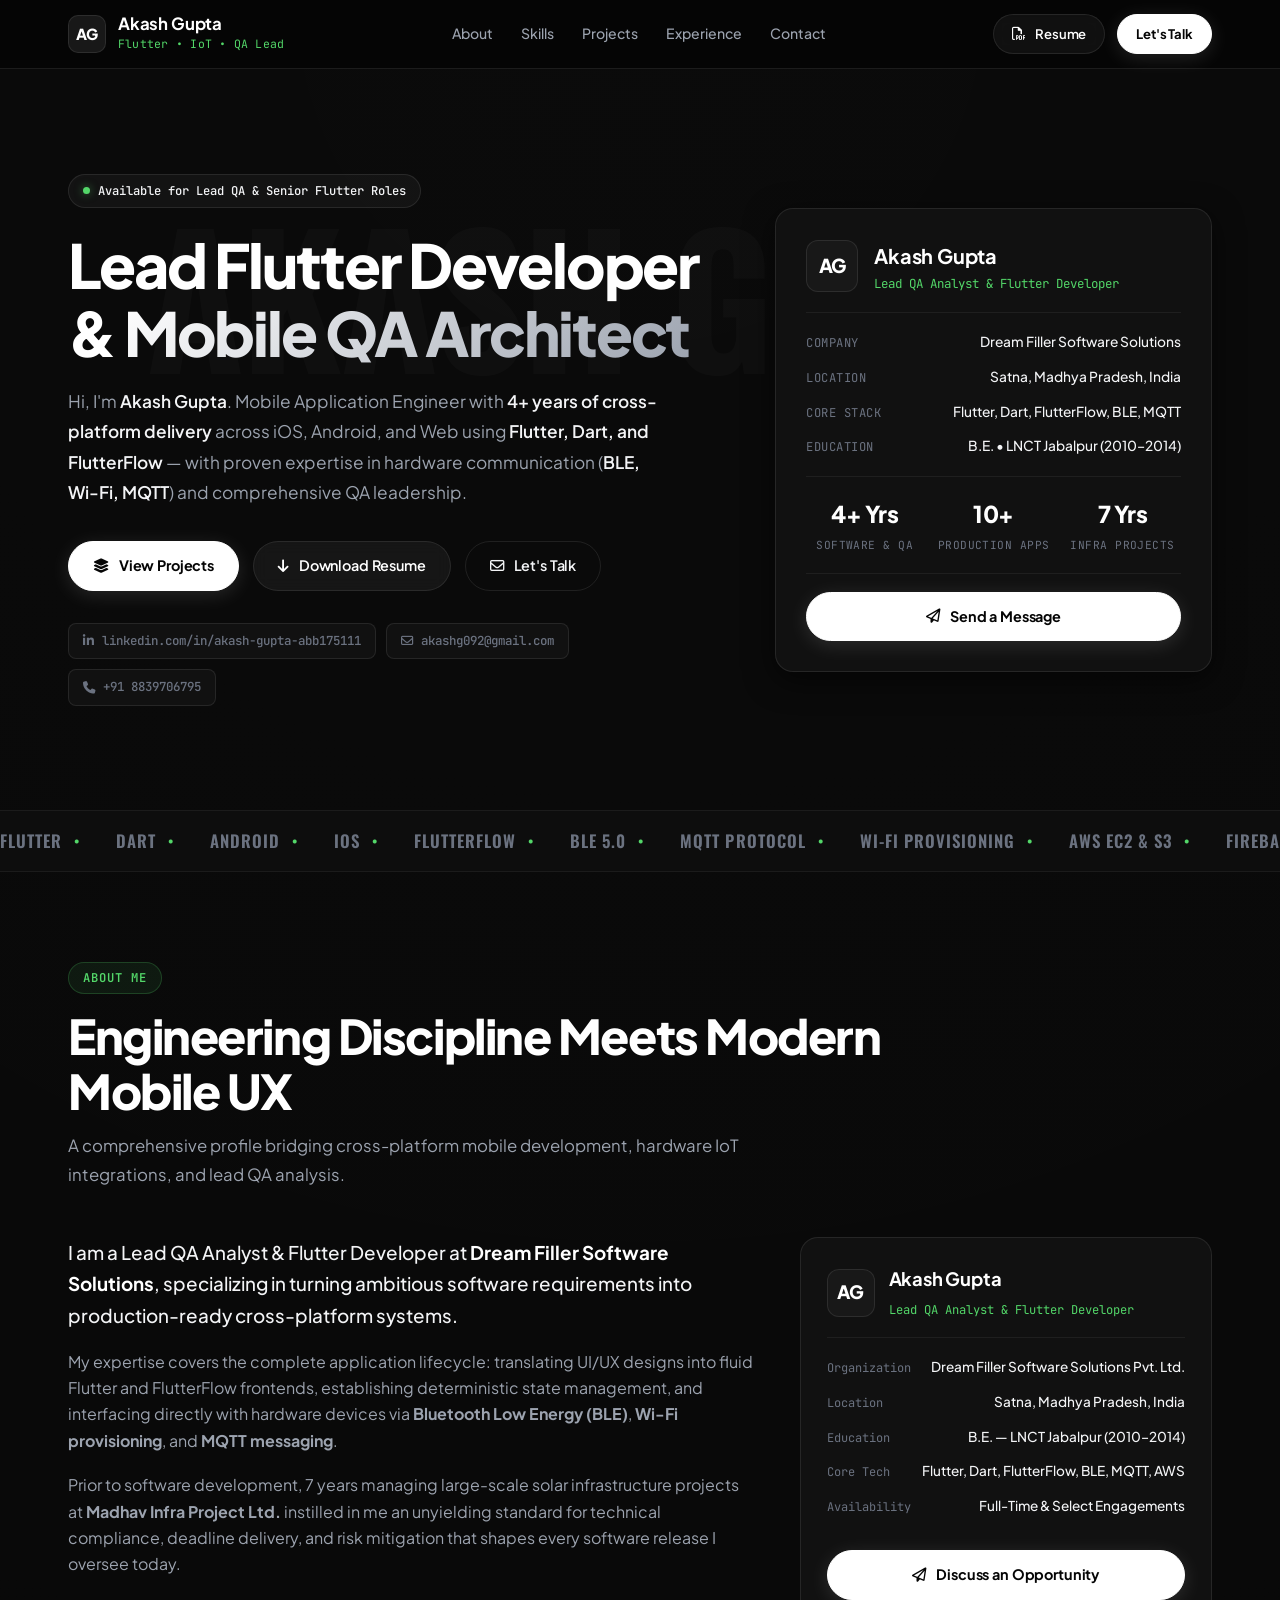
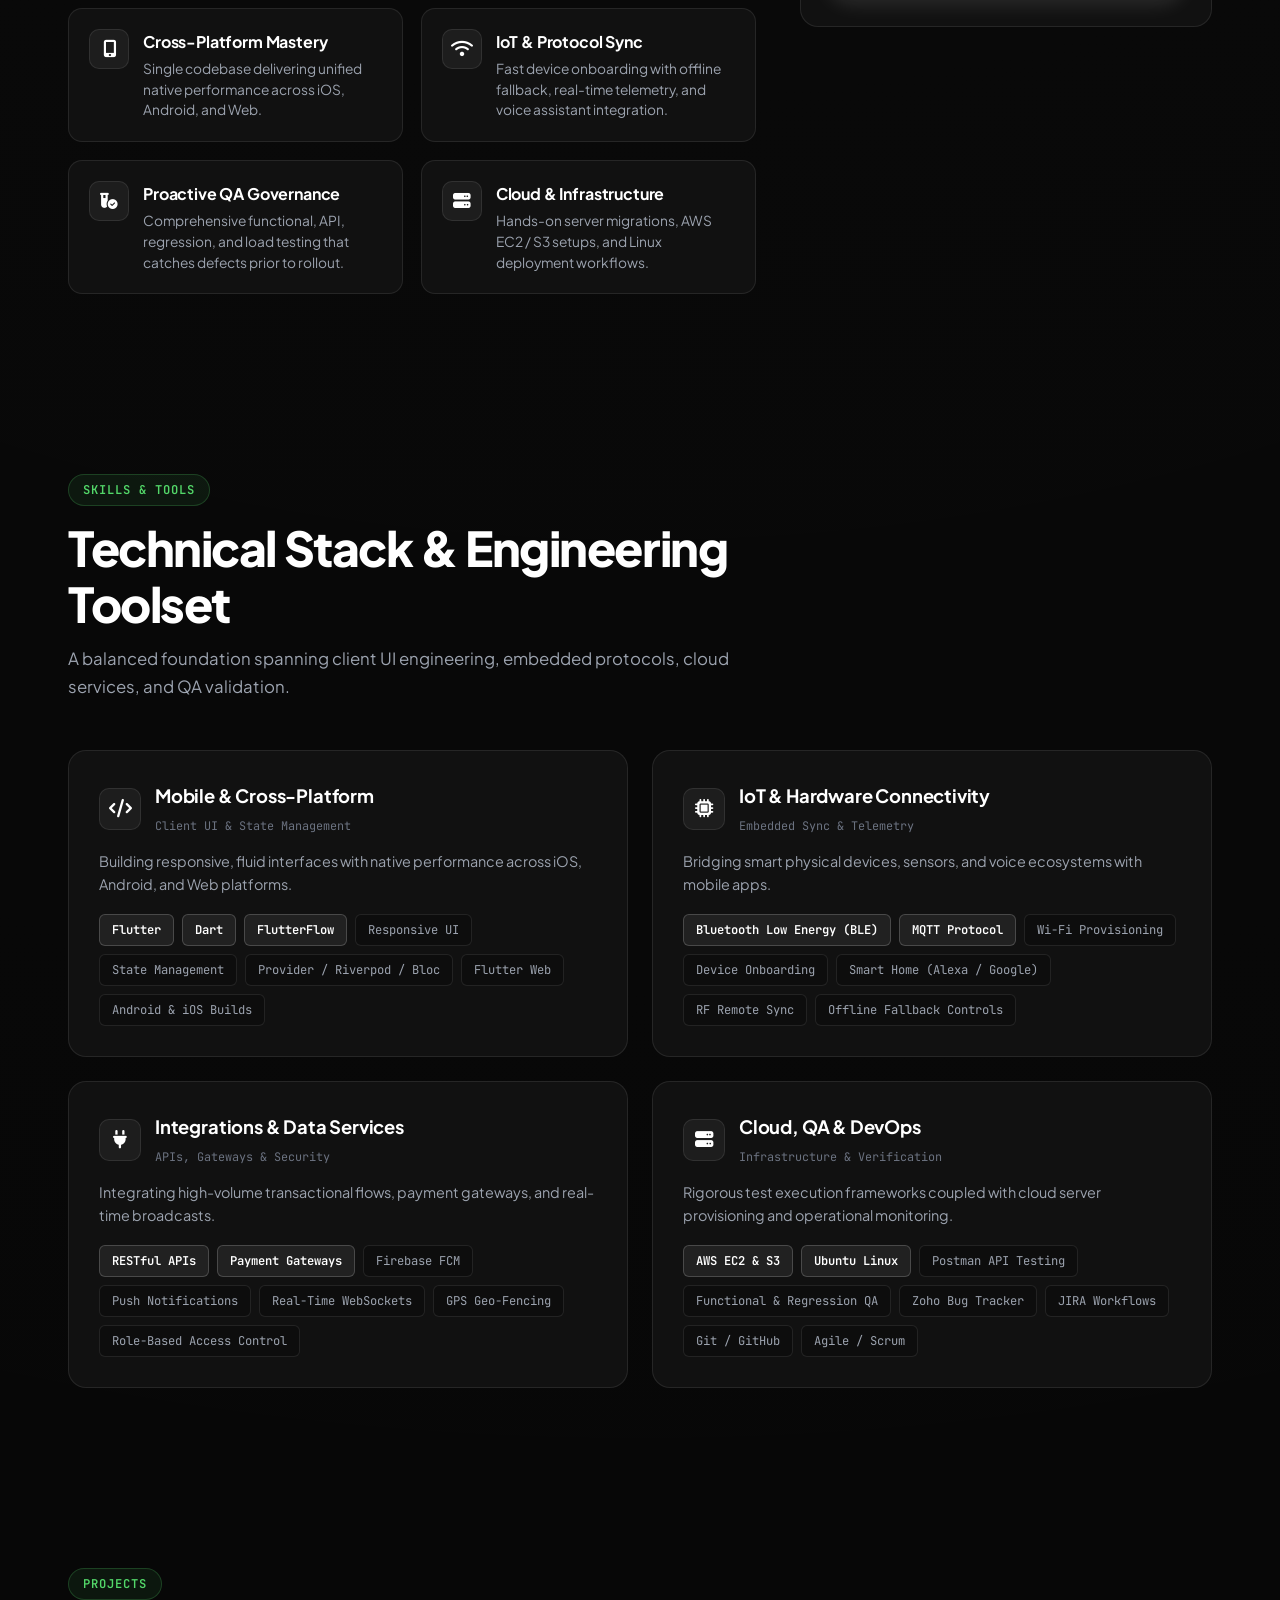
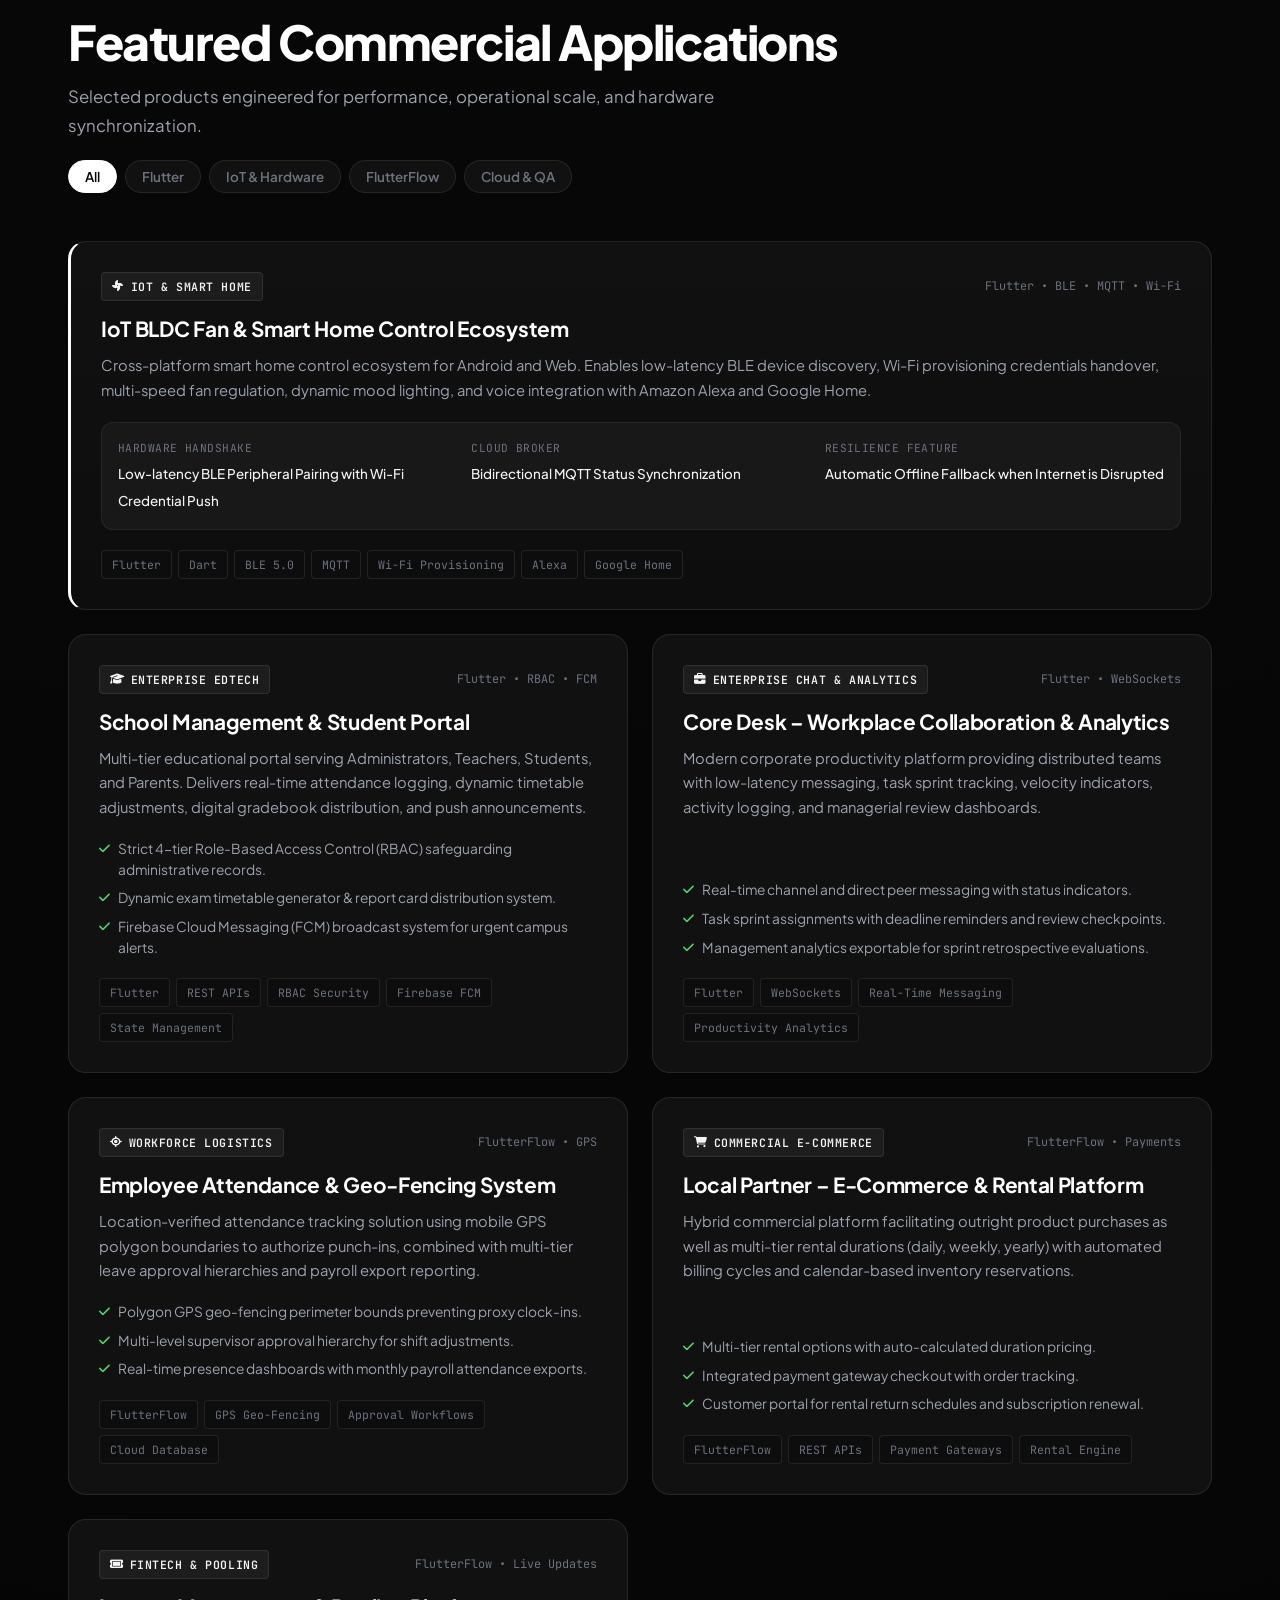
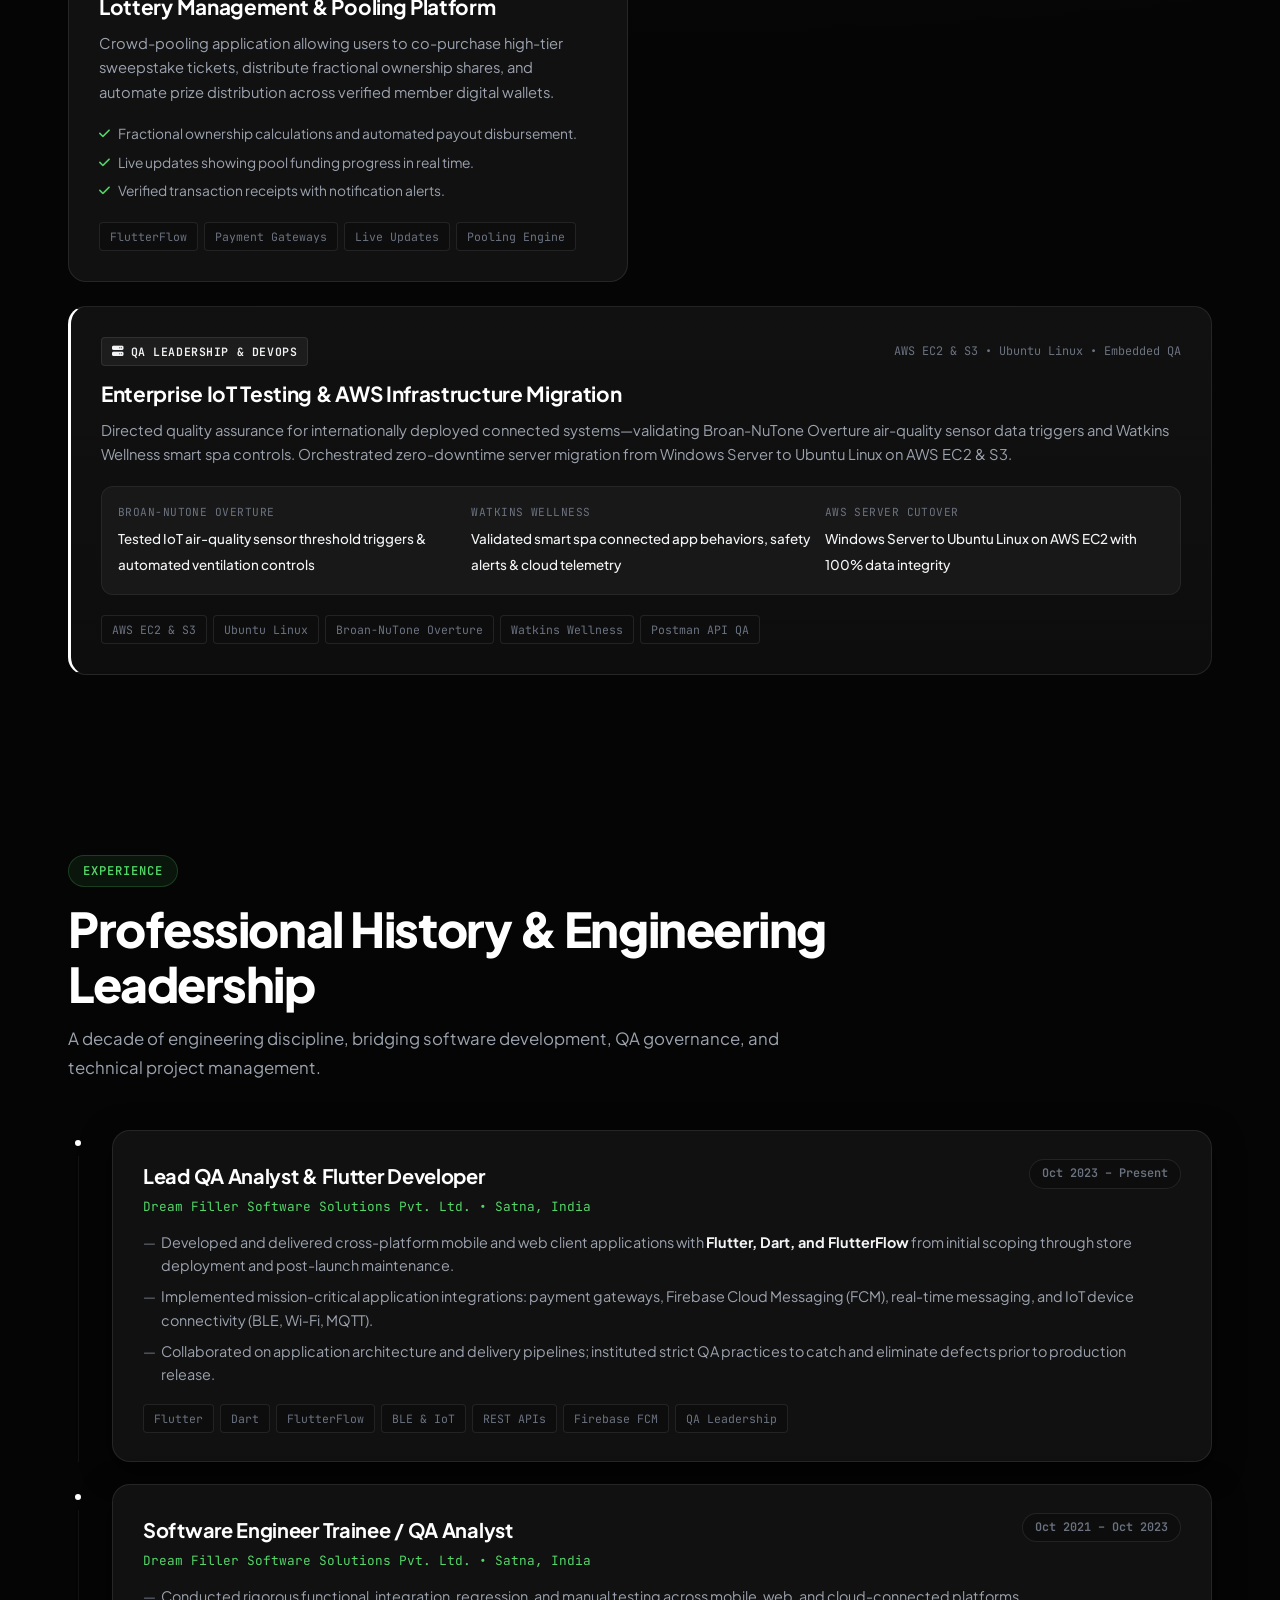
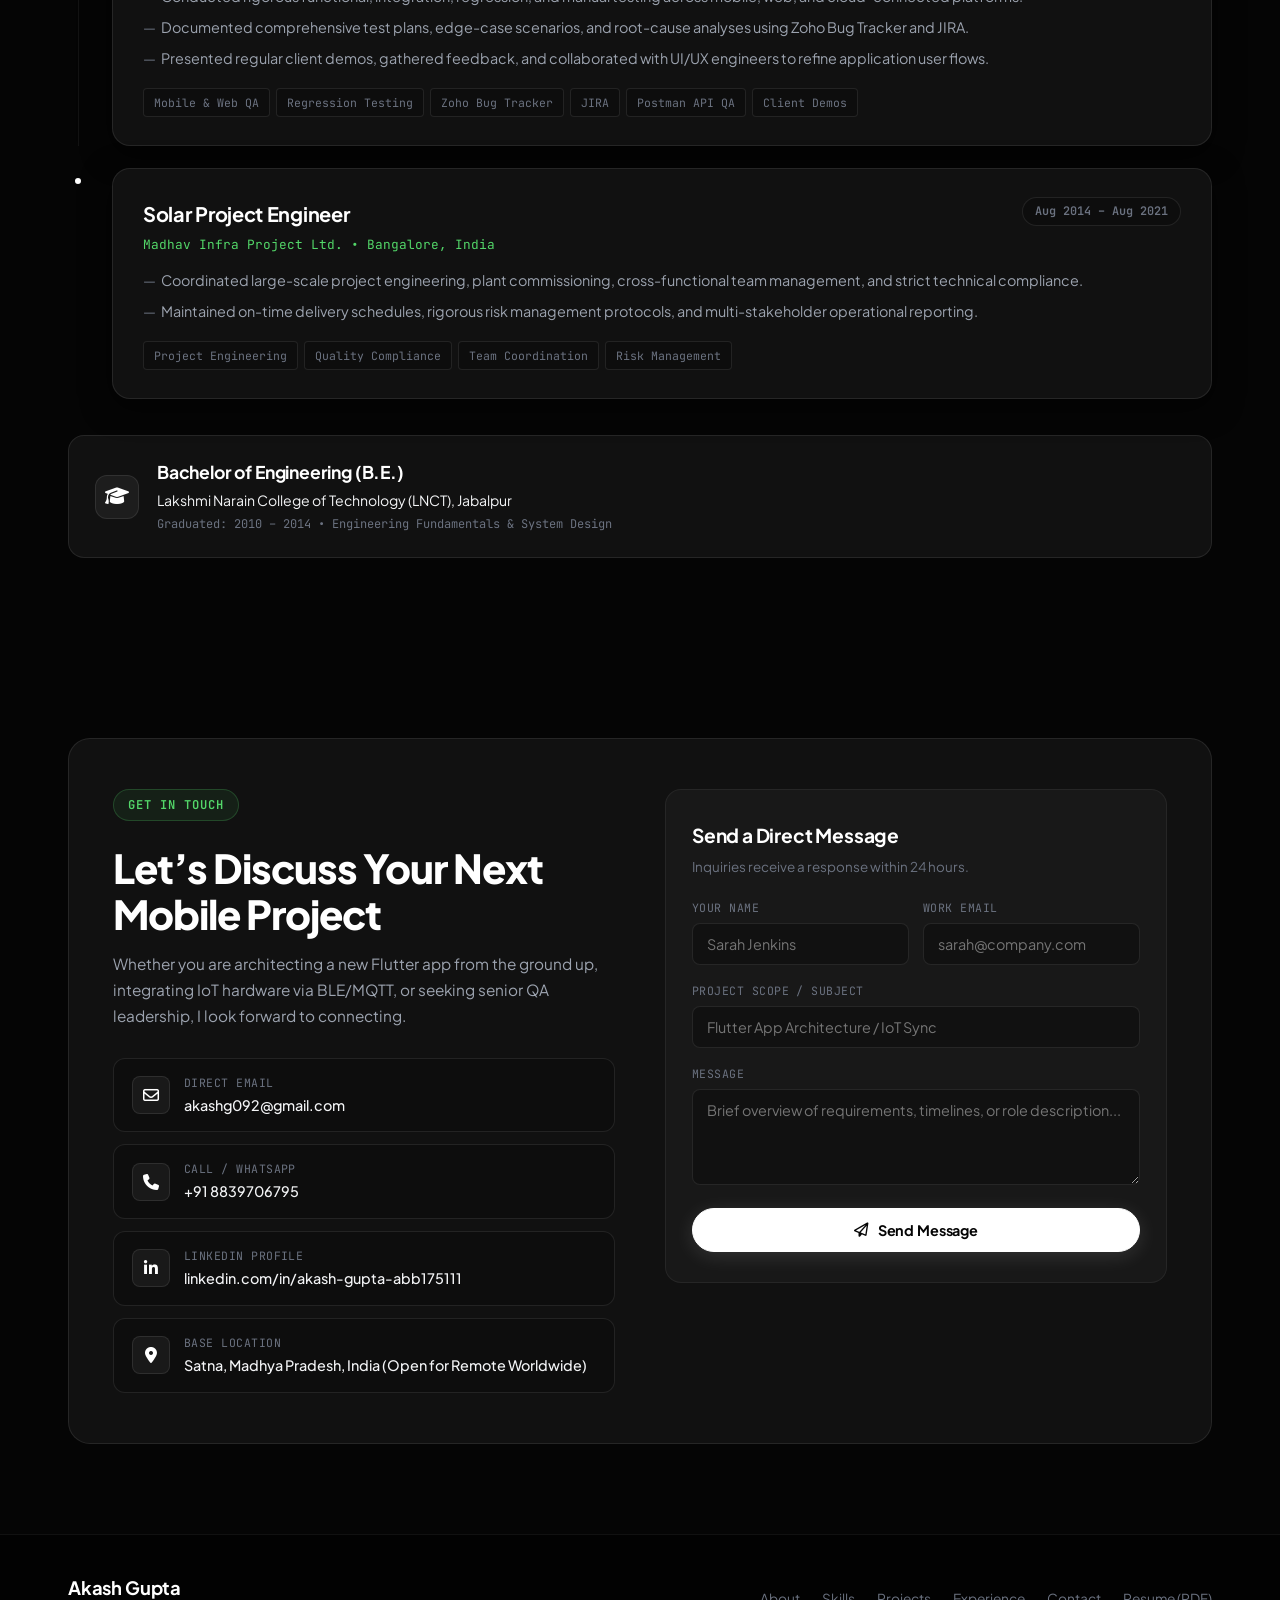
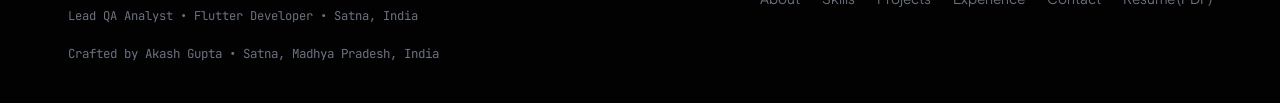
==== commit c0e0b907: "fix: resolve light mode contrast bugs, force pure cinematic dark theme, and restore elegant typograp" ====
--- a/index.html
+++ b/index.html
@@ -38,12 +38,7 @@
       </nav>
 
       <div class="header-actions">
-        <!-- Palette Switcher -->
-        <button class="theme-btn" id="themeBtn" title="Switch Theme">
-          <i class="fa-regular fa-sun" id="themeIcon"></i>
-        </button>
-
-        <a href="Akash_Gupta_Resume.pdf" target="_blank" class="btn btn-outline btn-sm">
+        <a href="Akash_Gupta_Resume.pdf" target="_blank" class="btn btn-secondary btn-sm">
           <i class="fa-regular fa-file-pdf"></i> Resume
         </a>
 
--- a/style.css
+++ b/style.css
@@ -1,87 +1,45 @@
 /* ==========================================================================
    Akash Gupta - Executive Engineering Portfolio
-   Cinematic Dark & Modern Architectural Glass System
-   Inspired by High-End Mobile Developer Portfolio Aesthetics
+   Cinematic Dark & Architectural Glass System
+   Engineered for Mobile & Flutter Leadership
    ========================================================================== */
 
 /* --------------------------------------------------------------------------
-   Default Theme: Cinematic Obsidian Black (Ashutosh Portfolio Design Language)
+   Design Tokens & Color Architecture
    -------------------------------------------------------------------------- */
-:root, body.theme-dark {
-  --bg-page: #050505;
-  --bg-darker: #030303;
-  --bg-surface: #141414;
-  --bg-elevated: #1B1B1B;
-  --bg-card-subtle: #111111;
-  --bg-tag: rgba(255, 255, 255, 0.06);
-  --bg-tag-border: rgba(255, 255, 255, 0.12);
-
-  --border-light: rgba(255, 255, 255, 0.08);
-  --border-medium: rgba(255, 255, 255, 0.16);
-  --border-active: rgba(255, 255, 255, 0.4);
-  --border-glass: rgba(255, 255, 255, 0.12);
-
-  --text-head: #FFFFFF;
-  --text-platinum: #F1EEE8;
-  --text-body: #9D9D9D;
-  --text-muted: #737373;
+:root {
+  --bg-black: #050505;
+  --bg-darker: #020202;
+  --bg-card: #111111;
+  --bg-card-elevated: #161616;
+  --bg-card-subtle: #0d0d0d;
+  --bg-card-inner: #181818;
+
+  --border-glass: rgba(255, 255, 255, 0.09);
+  --border-glass-hover: rgba(255, 255, 255, 0.22);
+  --border-divider: rgba(255, 255, 255, 0.06);
+
   --text-white: #FFFFFF;
-
-  --accent-primary: #FFFFFF;
+  --text-platinum: #F3F4F6;
+  --text-body: #9CA3AF;
+  --text-muted: #6B7280;
+
   --accent-emerald: #53D769;
-  --accent-cyan: #22D3EE;
-  --accent-flutter: #38BDF8;
+  --accent-cyan: #38BDF8;
+  --accent-purple: #A855F7;
   --accent-amber: #F59E0B;
-  --accent-purple: #A855F7;
-
-  --metallic-gradient: linear-gradient(135deg, #FFFFFF 0%, #A3A3A3 100%);
-  --dark-gradient: linear-gradient(180deg, #090909 0%, #030303 100%);
-  --card-glass-bg: rgba(20, 20, 20, 0.7);
-
-  --card-shadow: 0 8px 32px 0 rgba(0, 0, 0, 0.6);
-  --card-shadow-hover: 0 16px 48px 0 rgba(0, 0, 0, 0.85);
+
+  --metallic-gradient: linear-gradient(135deg, #FFFFFF 0%, #9CA3AF 100%);
+  --dark-gradient: linear-gradient(180deg, #080808 0%, #030303 100%);
+
+  --card-shadow: 0 8px 30px rgba(0, 0, 0, 0.6);
+  --card-shadow-hover: 0 16px 45px rgba(0, 0, 0, 0.85);
 
   --font-display: 'Oswald', sans-serif;
   --font-body: 'Plus Jakarta Sans', sans-serif;
   --font-mono: 'JetBrains Mono', monospace;
 
-  --transition: all 0.28s cubic-bezier(0.16, 1, 0.3, 1);
-}
-
-/* Optional Light Mode for contrast preference */
-body.theme-light {
-  --bg-page: #F8FAFC;
-  --bg-darker: #F1F5F9;
-  --bg-surface: #FFFFFF;
-  --bg-elevated: #F1F5F9;
-  --bg-card-subtle: #F8FAFC;
-  --bg-tag: #EFF6FF;
-  --bg-tag-border: #BFDBFE;
-
-  --border-light: #E2E8F0;
-  --border-medium: #CBD5E1;
-  --border-active: #0284C7;
-  --border-glass: rgba(0, 0, 0, 0.08);
-
-  --text-head: #0F172A;
-  --text-platinum: #1E293B;
-  --text-body: #475569;
-  --text-muted: #64748B;
-  --text-white: #FFFFFF;
-
-  --accent-primary: #0F172A;
-  --accent-emerald: #059669;
-  --accent-cyan: #0891B2;
-  --accent-flutter: #0284C7;
-  --accent-amber: #D97706;
-  --accent-purple: #7C3AED;
-
-  --metallic-gradient: linear-gradient(135deg, #0F172A 0%, #334155 100%);
-  --dark-gradient: linear-gradient(180deg, #F8FAFC 0%, #F1F5F9 100%);
-  --card-glass-bg: rgba(255, 255, 255, 0.85);
-
-  --card-shadow: 0 4px 20px -2px rgba(15, 23, 42, 0.06);
-  --card-shadow-hover: 0 20px 40px -4px rgba(15, 23, 42, 0.12);
+  --transition: all 0.25s cubic-bezier(0.16, 1, 0.3, 1);
 }
 
 /* --------------------------------------------------------------------------
@@ -96,29 +54,29 @@
 html {
   scroll-behavior: smooth;
   font-size: 16px;
+  background-color: var(--bg-black);
+  color: var(--text-body);
   -webkit-font-smoothing: antialiased;
   -moz-osx-font-smoothing: grayscale;
 }
 
 body {
   font-family: var(--font-body);
-  background-color: var(--bg-page);
-  background-image: radial-gradient(circle at 50% 0%, rgba(255, 255, 255, 0.03) 0%, transparent 70%);
+  background-color: var(--bg-black);
+  background-image: radial-gradient(circle at 50% 0%, rgba(255, 255, 255, 0.025) 0%, transparent 65%);
   color: var(--text-body);
   line-height: 1.65;
-  transition: background-color 0.3s ease, color 0.3s ease;
-  position: relative;
   overflow-x: hidden;
   min-height: 100vh;
 }
 
 .container {
   width: 100%;
-  max-width: 1220px;
+  max-width: 1200px;
   margin: 0 auto;
-  padding: 0 32px;
+  padding: 0 28px;
   position: relative;
-  z-index: 1;
+  z-index: 2;
 }
 
 /* --------------------------------------------------------------------------
@@ -129,13 +87,12 @@
   align-items: center;
   justify-content: center;
   gap: 10px;
-  padding: 13px 26px;
+  padding: 12px 24px;
   border-radius: 999px;
-  font-family: var(--font-display);
-  font-size: 0.95rem;
+  font-family: var(--font-body);
+  font-size: 0.9rem;
   font-weight: 600;
-  letter-spacing: 0.05em;
-  text-transform: uppercase;
+  letter-spacing: -0.01em;
   text-decoration: none;
   cursor: pointer;
   border: 1px solid transparent;
@@ -146,41 +103,42 @@
   background: var(--text-white);
   color: #050505;
   border-color: var(--text-white);
-  box-shadow: 0 4px 20px rgba(255, 255, 255, 0.15);
+  font-weight: 700;
+  box-shadow: 0 4px 20px rgba(255, 255, 255, 0.12);
 }
 .btn-primary:hover {
-  background: #E5E5E5;
+  background: #E5E7EB;
+  border-color: #E5E7EB;
   transform: translateY(-2px);
-  box-shadow: 0 8px 24px rgba(255, 255, 255, 0.25);
+  box-shadow: 0 8px 25px rgba(255, 255, 255, 0.2);
 }
 
 .btn-secondary {
-  background: var(--bg-surface);
-  color: var(--text-head);
-  border: 1px solid var(--border-medium);
+  background: rgba(255, 255, 255, 0.05);
+  color: var(--text-white);
+  border: 1px solid var(--border-glass);
+  backdrop-filter: blur(8px);
 }
 .btn-secondary:hover {
-  background: var(--bg-elevated);
-  border-color: var(--text-white);
+  background: rgba(255, 255, 255, 0.1);
+  border-color: rgba(255, 255, 255, 0.3);
   transform: translateY(-2px);
 }
 
 .btn-outline {
   background: transparent;
-  color: var(--text-head);
-  border: 1px solid var(--border-glass);
-  backdrop-filter: blur(8px);
+  color: var(--text-platinum);
+  border: 1px solid var(--border-glass);
 }
 .btn-outline:hover {
   border-color: var(--text-white);
-  background: rgba(255, 255, 255, 0.05);
+  background: rgba(255, 255, 255, 0.04);
   transform: translateY(-2px);
 }
 
 .btn-sm {
-  padding: 9px 18px;
+  padding: 8px 18px;
   font-size: 0.82rem;
-  border-radius: 999px;
 }
 
 .btn-block {
@@ -191,40 +149,39 @@
    Typography Standards
    -------------------------------------------------------------------------- */
 .section-tag-group {
-  margin-bottom: 52px;
+  margin-bottom: 48px;
 }
 
 .section-badge {
   display: inline-block;
-  font-family: var(--font-display);
-  font-size: 0.85rem;
+  font-family: var(--font-mono);
+  font-size: 0.76rem;
   font-weight: 600;
-  letter-spacing: 0.12em;
+  letter-spacing: 0.08em;
   text-transform: uppercase;
   color: var(--accent-emerald);
   background: rgba(83, 215, 105, 0.08);
-  border: 1px solid rgba(83, 215, 105, 0.2);
+  border: 1px solid rgba(83, 215, 105, 0.22);
   padding: 5px 14px;
   border-radius: 999px;
-  margin-bottom: 16px;
+  margin-bottom: 14px;
 }
 
 .section-heading {
-  font-family: var(--font-display);
-  font-size: clamp(2.2rem, 4.5vw, 3.4rem);
-  font-weight: 700;
-  letter-spacing: 0.02em;
-  line-height: 1.05;
-  text-transform: uppercase;
-  color: var(--text-head);
-  max-width: 860px;
+  font-family: var(--font-body);
+  font-size: clamp(2rem, 3.8vw, 3rem);
+  font-weight: 800;
+  letter-spacing: -0.03em;
+  line-height: 1.15;
+  color: var(--text-white);
+  max-width: 820px;
 }
 
 .section-intro {
   font-size: 1.05rem;
   color: var(--text-body);
   line-height: 1.7;
-  max-width: 740px;
+  max-width: 720px;
   margin-top: 14px;
 }
 
@@ -237,85 +194,79 @@
   left: 0;
   right: 0;
   z-index: 100;
-  padding: 16px 0;
-  backdrop-filter: blur(14px);
-  -webkit-backdrop-filter: blur(14px);
-  background: rgba(5, 5, 5, 0.75);
-  border-bottom: 1px solid var(--border-light);
-  transition: var(--transition);
+  padding: 14px 0;
+  backdrop-filter: blur(16px);
+  -webkit-backdrop-filter: blur(16px);
+  background: rgba(5, 5, 5, 0.85);
+  border-bottom: 1px solid var(--border-glass);
 }
 
 .header-container {
   display: flex;
   align-items: center;
   justify-content: space-between;
-  max-width: 1220px;
+  max-width: 1200px;
   margin: 0 auto;
-  padding: 0 32px;
+  padding: 0 28px;
 }
 
 .brand-group {
   display: flex;
   align-items: center;
-  gap: 14px;
+  gap: 12px;
   text-decoration: none;
 }
 
 .brand-avatar {
-  width: 40px;
-  height: 40px;
+  width: 38px;
+  height: 38px;
   border-radius: 10px;
-  background: var(--bg-surface);
+  background: #181818;
   border: 1px solid var(--border-glass);
   color: var(--text-white);
   display: flex;
   align-items: center;
   justify-content: center;
-  font-family: var(--font-display);
+  font-family: var(--font-body);
+  font-weight: 800;
+  font-size: 0.95rem;
+  letter-spacing: -0.02em;
+}
+
+.brand-text {
+  display: flex;
+  flex-direction: column;
+}
+
+.brand-name {
+  font-family: var(--font-body);
+  font-size: 1.05rem;
   font-weight: 700;
-  font-size: 1.15rem;
+  letter-spacing: -0.01em;
+  color: var(--text-white);
+  line-height: 1.2;
+}
+
+.brand-role {
+  font-family: var(--font-mono);
+  font-size: 0.72rem;
+  color: var(--accent-emerald);
   letter-spacing: 0.02em;
 }
 
-.brand-text {
-  display: flex;
-  flex-direction: column;
-}
-
-.brand-name {
-  font-family: var(--font-display);
-  font-size: 1.15rem;
-  font-weight: 700;
-  letter-spacing: 0.06em;
-  text-transform: uppercase;
-  color: var(--text-head);
-  line-height: 1.1;
-}
-
-.brand-role {
-  font-family: var(--font-mono);
-  font-size: 0.72rem;
-  color: var(--text-muted);
-  letter-spacing: 0.04em;
-  margin-top: 2px;
-}
-
 .nav-links {
   display: flex;
   align-items: center;
-  gap: 30px;
+  gap: 28px;
 }
 
 .nav-item {
-  font-family: var(--font-display);
-  font-size: 0.95rem;
+  font-family: var(--font-body);
+  font-size: 0.88rem;
   font-weight: 500;
-  letter-spacing: 0.06em;
-  text-transform: uppercase;
   color: var(--text-body);
   text-decoration: none;
   transition: var(--transition);
-  position: relative;
 }
 .nav-item:hover {
   color: var(--text-white);
@@ -327,59 +278,40 @@
   gap: 12px;
 }
 
-.theme-btn {
-  background: var(--bg-surface);
-  border: 1px solid var(--border-light);
-  width: 38px;
-  height: 38px;
-  border-radius: 999px;
-  display: flex;
-  align-items: center;
-  justify-content: center;
-  color: var(--text-head);
-  cursor: pointer;
-  transition: var(--transition);
-}
-.theme-btn:hover {
-  border-color: var(--text-white);
-  transform: rotate(15deg);
-}
-
 /* --------------------------------------------------------------------------
-   1. HERO SECTION (With Watermark & Architectural Framing)
+   1. HERO SECTION (With Watermark & High-End Alignment)
    -------------------------------------------------------------------------- */
 .hero-section {
   position: relative;
-  min-height: 92vh;
+  min-height: 90vh;
   padding: 130px 0 60px;
   display: flex;
   align-items: center;
   overflow: hidden;
 }
 
-/* Giant Stylized Watermark (Ashutosh Design Element) */
 .hero-watermark {
   position: absolute;
   top: 18%;
   left: 50%;
   transform: translateX(-50%);
   font-family: var(--font-display);
-  font-size: clamp(80px, 14vw, 210px);
+  font-size: clamp(80px, 14vw, 200px);
   font-weight: 800;
   text-transform: uppercase;
   letter-spacing: -0.02em;
-  color: rgba(255, 255, 255, 0.028);
+  color: rgba(255, 255, 255, 0.025);
   white-space: nowrap;
   pointer-events: none;
   user-select: none;
-  z-index: 0;
+  z-index: 1;
 }
 
 .hero-grid {
   display: grid;
-  grid-template-columns: 1.15fr 0.85fr;
-  align-items: center;
-  gap: 56px;
+  grid-template-columns: 1.2fr 0.8fr;
+  align-items: center;
+  gap: 52px;
   position: relative;
   z-index: 2;
 }
@@ -392,37 +324,35 @@
 .eyebrow-pill {
   display: inline-flex;
   align-items: center;
-  gap: 10px;
-  padding: 7px 16px;
+  gap: 8px;
+  padding: 6px 14px;
   border-radius: 999px;
   background: rgba(255, 255, 255, 0.04);
   border: 1px solid var(--border-glass);
   font-family: var(--font-mono);
-  font-size: 0.78rem;
-  font-weight: 600;
-  letter-spacing: 0.06em;
-  text-transform: uppercase;
+  font-size: 0.76rem;
+  font-weight: 500;
   color: var(--text-platinum);
-  margin-bottom: 24px;
+  margin-bottom: 22px;
   width: fit-content;
 }
 
 .status-dot-emerald {
-  width: 8px;
-  height: 8px;
+  width: 7px;
+  height: 7px;
   border-radius: 50%;
   background: var(--accent-emerald);
+  box-shadow: 0 0 8px rgba(83, 215, 105, 0.5);
 }
 
 .hero-title {
-  font-family: var(--font-display);
-  font-size: clamp(2.8rem, 5.2vw, 4.4rem);
-  font-weight: 700;
-  line-height: 1.02;
-  letter-spacing: 0.01em;
-  text-transform: uppercase;
-  color: var(--text-head);
-  margin-bottom: 24px;
+  font-family: var(--font-body);
+  font-size: clamp(2.5rem, 4.8vw, 3.8rem);
+  font-weight: 800;
+  line-height: 1.12;
+  letter-spacing: -0.035em;
+  color: var(--text-white);
+  margin-bottom: 20px;
 }
 
 .highlight-text {
@@ -433,11 +363,11 @@
 }
 
 .hero-subtext {
-  font-size: 1.1rem;
+  font-size: 1.08rem;
   color: var(--text-body);
   line-height: 1.75;
-  margin-bottom: 36px;
-  max-width: 620px;
+  margin-bottom: 34px;
+  max-width: 600px;
 }
 .hero-subtext strong {
   color: var(--text-platinum);
@@ -448,76 +378,76 @@
   display: flex;
   align-items: center;
   flex-wrap: wrap;
-  gap: 16px;
-  margin-bottom: 36px;
+  gap: 14px;
+  margin-bottom: 32px;
 }
 
 .hero-social-strip {
   display: flex;
   align-items: center;
   flex-wrap: wrap;
-  gap: 12px;
+  gap: 10px;
 }
 
 .social-chip {
   display: inline-flex;
   align-items: center;
   gap: 8px;
-  padding: 7px 16px;
+  padding: 7px 14px;
   border-radius: 8px;
-  background: var(--bg-surface);
-  border: 1px solid var(--border-light);
+  background: var(--bg-card);
+  border: 1px solid var(--border-glass);
   color: var(--text-muted);
   text-decoration: none;
   font-family: var(--font-mono);
-  font-size: 0.8rem;
+  font-size: 0.78rem;
   font-weight: 500;
   transition: var(--transition);
 }
 .social-chip:hover {
-  border-color: var(--text-white);
+  border-color: rgba(255, 255, 255, 0.25);
   color: var(--text-white);
   transform: translateY(-2px);
 }
 
 /* Right-Hand Editorial Profile Card */
 .profile-card-modern {
-  background: var(--bg-surface);
-  border: 1px solid var(--border-glass);
-  border-radius: 20px;
-  padding: 32px;
+  background: var(--bg-card);
+  border: 1px solid var(--border-glass);
+  border-radius: 18px;
+  padding: 30px;
   box-shadow: var(--card-shadow);
   backdrop-filter: blur(12px);
   -webkit-backdrop-filter: blur(12px);
   transition: var(--transition);
 }
 .profile-card-modern:hover {
-  border-color: var(--border-medium);
+  border-color: var(--border-glass-hover);
   box-shadow: var(--card-shadow-hover);
 }
 
 .pcm-header {
   display: flex;
   align-items: center;
-  gap: 18px;
-  padding-bottom: 20px;
-  border-bottom: 1px solid var(--border-light);
+  gap: 16px;
+  padding-bottom: 18px;
+  border-bottom: 1px solid var(--border-divider);
 }
 
 .pcm-avatar {
-  width: 58px;
-  height: 58px;
-  border-radius: 14px;
-  background: linear-gradient(135deg, #262626 0%, #0D0D0D 100%);
+  width: 52px;
+  height: 52px;
+  border-radius: 12px;
+  background: #181818;
   border: 1px solid var(--border-glass);
   color: var(--text-white);
   display: flex;
   align-items: center;
   justify-content: center;
-  font-family: var(--font-display);
-  font-weight: 700;
-  font-size: 1.4rem;
-  letter-spacing: 0.04em;
+  font-family: var(--font-body);
+  font-weight: 800;
+  font-size: 1.2rem;
+  letter-spacing: -0.02em;
   flex-shrink: 0;
 }
 
@@ -526,42 +456,42 @@
 }
 
 .pcm-name {
-  font-family: var(--font-display);
-  font-size: 1.4rem;
+  font-family: var(--font-body);
+  font-size: 1.25rem;
   font-weight: 700;
-  letter-spacing: 0.04em;
-  text-transform: uppercase;
-  color: var(--text-head);
+  letter-spacing: -0.01em;
+  color: var(--text-white);
   margin-bottom: 2px;
 }
 
 .pcm-role {
   font-family: var(--font-mono);
-  font-size: 0.8rem;
+  font-size: 0.78rem;
   color: var(--accent-emerald);
-  letter-spacing: 0.02em;
 }
 
 .pcm-details {
-  padding: 20px 0;
+  padding: 18px 0;
   display: flex;
   flex-direction: column;
-  gap: 14px;
-  border-bottom: 1px solid var(--border-light);
+  gap: 12px;
+  border-bottom: 1px solid var(--border-divider);
 }
 
 .pcm-row {
   display: flex;
   justify-content: space-between;
   align-items: baseline;
-  gap: 16px;
-  font-size: 0.88rem;
+  gap: 14px;
+  font-size: 0.86rem;
 }
 
 .pcm-label {
   color: var(--text-muted);
   font-family: var(--font-mono);
-  font-size: 0.8rem;
+  font-size: 0.76rem;
+  text-transform: uppercase;
+  letter-spacing: 0.04em;
   flex-shrink: 0;
 }
 
@@ -574,9 +504,9 @@
 .pcm-stats {
   display: grid;
   grid-template-columns: repeat(3, 1fr);
-  gap: 14px;
-  padding: 20px 0;
-  border-bottom: 1px solid var(--border-light);
+  gap: 12px;
+  padding: 18px 0;
+  border-bottom: 1px solid var(--border-divider);
 }
 
 .pcm-stat-item {
@@ -587,24 +517,24 @@
 }
 
 .pcm-stat-num {
-  font-family: var(--font-display);
-  font-size: 1.5rem;
-  font-weight: 700;
-  color: var(--text-white);
-  letter-spacing: 0.02em;
+  font-family: var(--font-body);
+  font-size: 1.45rem;
+  font-weight: 800;
+  color: var(--text-white);
+  letter-spacing: -0.02em;
 }
 
 .pcm-stat-label {
   font-family: var(--font-mono);
-  font-size: 0.72rem;
+  font-size: 0.7rem;
   color: var(--text-muted);
   text-transform: uppercase;
-  margin-top: 4px;
+  margin-top: 3px;
   letter-spacing: 0.04em;
 }
 
 .pcm-action {
-  padding-top: 20px;
+  padding-top: 18px;
 }
 
 /* --------------------------------------------------------------------------
@@ -613,9 +543,9 @@
 .marquee-ribbon-section {
   width: 100%;
   background: var(--bg-card-subtle);
-  border-top: 1px solid var(--border-light);
-  border-bottom: 1px solid var(--border-light);
-  padding: 18px 0;
+  border-top: 1px solid var(--border-divider);
+  border-bottom: 1px solid var(--border-divider);
+  padding: 16px 0;
   overflow: hidden;
   position: relative;
   z-index: 2;
@@ -625,7 +555,7 @@
   display: flex;
   width: max-content;
   animation: marqueeRoll 32s linear infinite;
-  gap: 40px;
+  gap: 36px;
 }
 
 .marquee-track:hover {
@@ -635,19 +565,19 @@
 .marquee-pill {
   display: flex;
   align-items: center;
-  gap: 14px;
+  gap: 12px;
   font-family: var(--font-display);
-  font-size: 1.1rem;
+  font-size: 1.05rem;
   font-weight: 600;
-  letter-spacing: 0.08em;
+  letter-spacing: 0.06em;
   text-transform: uppercase;
-  color: var(--text-body);
+  color: var(--text-muted);
   white-space: nowrap;
 }
 
 .marquee-dot {
   color: var(--accent-emerald);
-  font-size: 0.8rem;
+  font-size: 0.75rem;
 }
 
 @keyframes marqueeRoll {
@@ -659,7 +589,7 @@
    Common Section Styles
    -------------------------------------------------------------------------- */
 .section {
-  padding: 100px 0;
+  padding: 90px 0;
   position: relative;
 }
 
@@ -669,20 +599,20 @@
 .about-grid {
   display: grid;
   grid-template-columns: 1.25fr 0.75fr;
-  gap: 48px;
+  gap: 44px;
   align-items: start;
 }
 
 .about-narrative {
   display: flex;
   flex-direction: column;
-  gap: 20px;
+  gap: 18px;
 }
 
 .narrative-lead {
-  font-size: 1.22rem;
+  font-size: 1.18rem;
   font-weight: 500;
-  line-height: 1.6;
+  line-height: 1.65;
   color: var(--text-platinum);
 }
 .narrative-lead strong {
@@ -692,27 +622,27 @@
 .strengths-grid {
   display: grid;
   grid-template-columns: repeat(2, 1fr);
-  gap: 20px;
-  margin-top: 16px;
+  gap: 18px;
+  margin-top: 12px;
 }
 
 .strength-card {
-  background: var(--bg-surface);
+  background: var(--bg-card);
   border: 1px solid var(--border-glass);
   border-radius: 14px;
-  padding: 22px;
-  display: flex;
-  gap: 16px;
+  padding: 20px;
+  display: flex;
+  gap: 14px;
   transition: var(--transition);
 }
 .strength-card:hover {
-  border-color: var(--border-medium);
+  border-color: var(--border-glass-hover);
   transform: translateY(-2px);
 }
 
 .strength-icon {
-  width: 42px;
-  height: 42px;
+  width: 40px;
+  height: 40px;
   border-radius: 10px;
   background: rgba(255, 255, 255, 0.05);
   border: 1px solid var(--border-glass);
@@ -720,72 +650,70 @@
   display: flex;
   align-items: center;
   justify-content: center;
+  font-size: 1.1rem;
+  flex-shrink: 0;
+}
+
+.strength-card h4 {
+  font-family: var(--font-body);
+  font-size: 1rem;
+  font-weight: 700;
+  letter-spacing: -0.01em;
+  color: var(--text-white);
+  margin-bottom: 4px;
+}
+
+.strength-card p {
+  font-size: 0.86rem;
+  color: var(--text-body);
+  line-height: 1.5;
+}
+
+.about-profile-card {
+  background: var(--bg-card);
+  border: 1px solid var(--border-glass);
+  border-radius: 18px;
+  padding: 26px;
+  display: flex;
+  flex-direction: column;
+  gap: 18px;
+}
+
+.card-avatar-wrap {
+  display: flex;
+  align-items: center;
+  gap: 14px;
+  padding-bottom: 16px;
+  border-bottom: 1px solid var(--border-divider);
+}
+
+.profile-big-avatar {
+  width: 48px;
+  height: 48px;
+  border-radius: 12px;
+  background: #181818;
+  border: 1px solid var(--border-glass);
+  color: var(--text-white);
+  display: flex;
+  align-items: center;
+  justify-content: center;
+  font-family: var(--font-body);
+  font-weight: 800;
   font-size: 1.15rem;
   flex-shrink: 0;
 }
 
-.strength-card h4 {
-  font-family: var(--font-display);
+.profile-title-block h3 {
+  font-family: var(--font-body);
   font-size: 1.15rem;
-  font-weight: 600;
-  letter-spacing: 0.04em;
-  text-transform: uppercase;
-  color: var(--text-head);
-  margin-bottom: 6px;
-}
-
-.strength-card p {
-  font-size: 0.88rem;
-  color: var(--text-body);
-  line-height: 1.5;
-}
-
-.about-profile-card {
-  background: var(--bg-surface);
-  border: 1px solid var(--border-glass);
-  border-radius: 18px;
-  padding: 28px;
-  display: flex;
-  flex-direction: column;
-  gap: 20px;
-}
-
-.card-avatar-wrap {
-  display: flex;
-  align-items: center;
-  gap: 16px;
-  padding-bottom: 18px;
-  border-bottom: 1px solid var(--border-light);
-}
-
-.profile-big-avatar {
-  width: 52px;
-  height: 52px;
-  border-radius: 12px;
-  background: linear-gradient(135deg, #333333 0%, #111111 100%);
-  border: 1px solid var(--border-glass);
-  color: var(--text-white);
-  display: flex;
-  align-items: center;
-  justify-content: center;
-  font-family: var(--font-display);
   font-weight: 700;
-  font-size: 1.3rem;
-  flex-shrink: 0;
-}
-
-.profile-title-block h3 {
-  font-family: var(--font-display);
-  font-size: 1.3rem;
-  font-weight: 700;
-  text-transform: uppercase;
-  letter-spacing: 0.04em;
-  color: var(--text-head);
+  letter-spacing: -0.01em;
+  color: var(--text-white);
 }
 
 .profile-subtitle {
   font-family: var(--font-mono);
-  font-size: 0.78rem;
+  font-size: 0.76rem;
   color: var(--accent-emerald);
 }
 
@@ -800,12 +728,12 @@
   justify-content: space-between;
   align-items: baseline;
   gap: 14px;
-  font-size: 0.86rem;
+  font-size: 0.85rem;
 }
 
 .meta-lbl {
   font-family: var(--font-mono);
-  font-size: 0.78rem;
+  font-size: 0.75rem;
   color: var(--text-muted);
   flex-shrink: 0;
 }
@@ -813,6 +741,7 @@
 .meta-val {
   color: var(--text-platinum);
   text-align: right;
+  font-weight: 500;
 }
 
 /* --------------------------------------------------------------------------
@@ -821,62 +750,61 @@
 .expertise-grid {
   display: grid;
   grid-template-columns: repeat(2, 1fr);
-  gap: 28px;
+  gap: 24px;
 }
 
 .skill-category-card {
-  background: var(--bg-surface);
+  background: var(--bg-card);
   border: 1px solid var(--border-glass);
   border-radius: 18px;
-  padding: 32px;
+  padding: 30px;
   transition: var(--transition);
 }
 .skill-category-card:hover {
-  transform: translateY(-4px);
-  border-color: var(--border-medium);
+  transform: translateY(-3px);
+  border-color: var(--border-glass-hover);
   box-shadow: var(--card-shadow-hover);
 }
 
 .skill-cat-header {
   display: flex;
   align-items: center;
-  gap: 16px;
-  margin-bottom: 14px;
+  gap: 14px;
+  margin-bottom: 12px;
 }
 
 .cat-icon {
-  width: 44px;
-  height: 44px;
+  width: 42px;
+  height: 42px;
   border-radius: 10px;
   background: rgba(255, 255, 255, 0.05);
   border: 1px solid var(--border-glass);
   display: flex;
   align-items: center;
   justify-content: center;
-  font-size: 1.2rem;
+  font-size: 1.15rem;
   color: var(--text-white);
 }
 
 .skill-cat-header h3 {
-  font-family: var(--font-display);
-  font-size: 1.25rem;
+  font-family: var(--font-body);
+  font-size: 1.15rem;
   font-weight: 700;
-  letter-spacing: 0.04em;
-  text-transform: uppercase;
-  color: var(--text-head);
+  letter-spacing: -0.01em;
+  color: var(--text-white);
 }
 
 .cat-sub {
   font-family: var(--font-mono);
-  font-size: 0.76rem;
+  font-size: 0.74rem;
   color: var(--text-muted);
 }
 
 .cat-desc {
-  font-size: 0.92rem;
+  font-size: 0.9rem;
   color: var(--text-body);
   line-height: 1.6;
-  margin-bottom: 20px;
+  margin-bottom: 18px;
 }
 
 .skill-chips {
@@ -888,29 +816,29 @@
 .chip {
   font-family: var(--font-mono);
   font-size: 0.76rem;
-  padding: 6px 12px;
+  padding: 5px 12px;
   border-radius: 6px;
   background: var(--bg-card-subtle);
-  border: 1px solid var(--border-light);
+  border: 1px solid var(--border-glass);
   color: var(--text-body);
 }
 
 .chip.primary {
-  background: rgba(255, 255, 255, 0.08);
-  border-color: var(--border-medium);
+  background: rgba(255, 255, 255, 0.07);
+  border-color: rgba(255, 255, 255, 0.18);
   color: var(--text-white);
   font-weight: 600;
 }
 
 /* --------------------------------------------------------------------------
-   4. FEATURED PROJECTS SECTION (Bento Style with Filter Controls)
+   4. FEATURED PROJECTS SECTION (Clean Bento Style)
    -------------------------------------------------------------------------- */
 .projects-header-flex {
   display: flex;
   align-items: flex-end;
   justify-content: space-between;
   flex-wrap: wrap;
-  gap: 24px;
+  gap: 20px;
 }
 
 .filter-controls {
@@ -921,22 +849,20 @@
 }
 
 .filter-btn {
-  font-family: var(--font-display);
-  font-size: 0.88rem;
+  font-family: var(--font-body);
+  font-size: 0.84rem;
   font-weight: 600;
-  letter-spacing: 0.05em;
-  text-transform: uppercase;
-  padding: 8px 18px;
+  padding: 7px 16px;
   border-radius: 999px;
-  background: var(--bg-surface);
-  border: 1px solid var(--border-light);
+  background: var(--bg-card);
+  border: 1px solid var(--border-glass);
   color: var(--text-muted);
   cursor: pointer;
   transition: var(--transition);
 }
 .filter-btn:hover {
   color: var(--text-white);
-  border-color: var(--border-medium);
+  border-color: rgba(255, 255, 255, 0.25);
 }
 .filter-btn.active {
   background: var(--text-white);
@@ -947,28 +873,28 @@
 .case-studies-grid {
   display: grid;
   grid-template-columns: repeat(2, 1fr);
-  gap: 28px;
-  margin-top: 36px;
+  gap: 24px;
+  margin-top: 32px;
 }
 
 .case-card {
-  background: var(--bg-surface);
-  border: 1px solid var(--border-glass);
-  border-radius: 20px;
-  padding: 34px 30px;
+  background: var(--bg-card);
+  border: 1px solid var(--border-glass);
+  border-radius: 18px;
+  padding: 30px;
   display: flex;
   flex-direction: column;
   transition: var(--transition);
 }
 .case-card:hover {
-  transform: translateY(-4px);
-  border-color: var(--border-medium);
+  transform: translateY(-3px);
+  border-color: var(--border-glass-hover);
   box-shadow: var(--card-shadow-hover);
 }
 
 .case-card.featured-card {
   grid-column: span 2;
-  background: linear-gradient(180deg, var(--bg-surface) 0%, var(--bg-card-subtle) 100%);
+  background: linear-gradient(180deg, var(--bg-card) 0%, var(--bg-card-subtle) 100%);
   border-left: 3px solid var(--text-white);
 }
 
@@ -976,73 +902,72 @@
   display: flex;
   align-items: center;
   justify-content: space-between;
-  margin-bottom: 16px;
+  margin-bottom: 14px;
 }
 
 .badge-cat {
   font-family: var(--font-mono);
   font-size: 0.72rem;
-  font-weight: 700;
+  font-weight: 600;
   padding: 4px 10px;
   border-radius: 4px;
   text-transform: uppercase;
-  letter-spacing: 0.06em;
+  letter-spacing: 0.05em;
   display: inline-flex;
   align-items: center;
   gap: 6px;
-  background: rgba(255, 255, 255, 0.06);
-  border: 1px solid var(--border-light);
+  background: rgba(255, 255, 255, 0.05);
+  border: 1px solid var(--border-glass);
   color: var(--text-platinum);
 }
 
 .badge-tech {
   font-family: var(--font-mono);
-  font-size: 0.76rem;
+  font-size: 0.74rem;
   color: var(--text-muted);
 }
 
 .case-card-title {
-  font-family: var(--font-display);
-  font-size: 1.45rem;
+  font-family: var(--font-body);
+  font-size: 1.3rem;
   font-weight: 700;
-  letter-spacing: 0.03em;
-  text-transform: uppercase;
-  color: var(--text-head);
-  line-height: 1.25;
-  margin-bottom: 12px;
+  letter-spacing: -0.015em;
+  color: var(--text-white);
+  line-height: 1.35;
+  margin-bottom: 10px;
 }
 
 .case-card-summary {
-  font-size: 0.95rem;
+  font-size: 0.92rem;
   color: var(--text-body);
   line-height: 1.65;
-  margin-bottom: 22px;
+  margin-bottom: 20px;
   flex-grow: 1;
 }
 
 .case-architecture-box {
   display: grid;
   grid-template-columns: repeat(3, 1fr);
-  gap: 16px;
-  padding: 18px;
+  gap: 14px;
+  padding: 16px;
   border-radius: 12px;
-  background: var(--bg-card-subtle);
-  border: 1px solid var(--border-light);
-  margin-bottom: 22px;
+  background: var(--bg-card-inner);
+  border: 1px solid var(--border-divider);
+  margin-bottom: 20px;
 }
 
 .arch-lbl {
   display: block;
   font-family: var(--font-mono);
-  font-size: 0.72rem;
+  font-size: 0.7rem;
   text-transform: uppercase;
   color: var(--text-muted);
-  letter-spacing: 0.05em;
-  margin-bottom: 4px;
+  letter-spacing: 0.04em;
+  margin-bottom: 3px;
 }
 
 .arch-val {
-  font-size: 0.86rem;
+  font-size: 0.84rem;
   font-weight: 500;
   color: var(--text-platinum);
   line-height: 1.4;
@@ -1051,21 +976,21 @@
 .case-highlights-list {
   display: flex;
   flex-direction: column;
-  gap: 10px;
-  margin-bottom: 22px;
+  gap: 8px;
+  margin-bottom: 20px;
 }
 
 .hl-item {
-  font-size: 0.88rem;
+  font-size: 0.86rem;
   color: var(--text-body);
   display: flex;
   align-items: flex-start;
-  gap: 10px;
+  gap: 8px;
   line-height: 1.5;
 }
 .hl-item i {
   color: var(--accent-emerald);
-  font-size: 0.82rem;
+  font-size: 0.78rem;
   margin-top: 4px;
 }
 
@@ -1077,11 +1002,11 @@
 }
 .case-card-tags span {
   font-family: var(--font-mono);
-  font-size: 0.74rem;
+  font-size: 0.72rem;
   padding: 4px 10px;
   border-radius: 4px;
   background: var(--bg-card-subtle);
-  border: 1px solid var(--border-light);
+  border: 1px solid var(--border-glass);
   color: var(--text-muted);
 }
 
@@ -1095,14 +1020,14 @@
 .timeline-stream {
   display: flex;
   flex-direction: column;
-  gap: 24px;
+  gap: 22px;
   position: relative;
 }
 
 .timeline-card {
   display: grid;
-  grid-template-columns: 24px 1fr;
-  gap: 28px;
+  grid-template-columns: 20px 1fr;
+  gap: 24px;
 }
 
 .timeline-indicator {
@@ -1112,31 +1037,31 @@
   position: relative;
 }
 .indicator-dot {
-  width: 12px;
-  height: 12px;
+  width: 10px;
+  height: 10px;
   border-radius: 50%;
   background: var(--text-white);
-  border: 2px solid var(--bg-page);
+  border: 2px solid var(--bg-black);
   margin-top: 8px;
   z-index: 2;
 }
 .indicator-line {
-  width: 2px;
+  width: 1px;
   flex-grow: 1;
-  background: var(--border-light);
+  background: var(--border-divider);
   margin-top: 8px;
 }
 
 .timeline-card-content {
-  background: var(--bg-surface);
+  background: var(--bg-card);
   border: 1px solid var(--border-glass);
   border-radius: 18px;
-  padding: 30px 32px;
+  padding: 28px 30px;
   box-shadow: var(--card-shadow);
   transition: var(--transition);
 }
 .timeline-card-content:hover {
-  border-color: var(--border-medium);
+  border-color: var(--border-glass-hover);
 }
 
 .timeline-top-bar {
@@ -1145,32 +1070,31 @@
   justify-content: space-between;
   flex-wrap: wrap;
   gap: 12px;
-  margin-bottom: 16px;
+  margin-bottom: 14px;
 }
 
 .role-title {
-  font-family: var(--font-display);
-  font-size: 1.35rem;
+  font-family: var(--font-body);
+  font-size: 1.25rem;
   font-weight: 700;
-  letter-spacing: 0.03em;
-  text-transform: uppercase;
-  color: var(--text-head);
+  letter-spacing: -0.015em;
+  color: var(--text-white);
 }
 
 .company-name {
   font-family: var(--font-mono);
-  font-size: 0.84rem;
+  font-size: 0.8rem;
   color: var(--accent-emerald);
   margin-top: 4px;
 }
 
 .time-badge {
   font-family: var(--font-mono);
-  font-size: 0.78rem;
+  font-size: 0.74rem;
   font-weight: 600;
   color: var(--text-muted);
   background: var(--bg-card-subtle);
-  border: 1px solid var(--border-light);
+  border: 1px solid var(--border-glass);
   padding: 4px 12px;
   border-radius: 999px;
 }
@@ -1179,15 +1103,15 @@
   list-style: none;
   display: flex;
   flex-direction: column;
-  gap: 10px;
-  margin-bottom: 20px;
+  gap: 8px;
+  margin-bottom: 18px;
 }
 .timeline-duties li {
-  font-size: 0.92rem;
+  font-size: 0.9rem;
   color: var(--text-body);
   line-height: 1.6;
   position: relative;
-  padding-left: 20px;
+  padding-left: 18px;
 }
 .timeline-duties li::before {
   content: '—';
@@ -1206,28 +1130,28 @@
 }
 .timeline-tech-tags span {
   font-family: var(--font-mono);
-  font-size: 0.74rem;
+  font-size: 0.72rem;
   padding: 4px 10px;
   border-radius: 4px;
   background: var(--bg-card-subtle);
-  border: 1px solid var(--border-light);
+  border: 1px solid var(--border-glass);
   color: var(--text-muted);
 }
 
 .academic-strip {
-  margin-top: 40px;
-  background: var(--bg-surface);
+  margin-top: 36px;
+  background: var(--bg-card);
   border: 1px solid var(--border-glass);
   border-radius: 16px;
-  padding: 24px 28px;
-  display: flex;
-  align-items: center;
-  gap: 20px;
+  padding: 22px 26px;
+  display: flex;
+  align-items: center;
+  gap: 18px;
 }
 
 .academic-icon-box {
-  width: 48px;
-  height: 48px;
+  width: 44px;
+  height: 44px;
   border-radius: 12px;
   background: rgba(255, 255, 255, 0.05);
   border: 1px solid var(--border-glass);
@@ -1235,23 +1159,22 @@
   display: flex;
   align-items: center;
   justify-content: center;
-  font-size: 1.3rem;
+  font-size: 1.2rem;
   flex-shrink: 0;
 }
 
 .academic-degree {
   display: block;
-  font-family: var(--font-display);
-  font-size: 1.2rem;
+  font-family: var(--font-body);
+  font-size: 1.1rem;
   font-weight: 700;
-  text-transform: uppercase;
-  letter-spacing: 0.03em;
-  color: var(--text-head);
+  letter-spacing: -0.01em;
+  color: var(--text-white);
 }
 
 .academic-school {
   display: block;
-  font-size: 0.92rem;
+  font-size: 0.88rem;
   color: var(--text-platinum);
   margin-top: 2px;
 }
@@ -1259,163 +1182,161 @@
 .academic-year {
   display: block;
   font-family: var(--font-mono);
-  font-size: 0.78rem;
-  color: var(--text-muted);
-  margin-top: 4px;
+  font-size: 0.75rem;
+  color: var(--text-muted);
+  margin-top: 3px;
 }
 
 /* --------------------------------------------------------------------------
    6. CONTACT & INQUIRY SECTION
    -------------------------------------------------------------------------- */
 .contact-card-box {
-  background: var(--bg-surface);
-  border: 1px solid var(--border-glass);
-  border-radius: 24px;
-  padding: 56px 48px;
+  background: var(--bg-card);
+  border: 1px solid var(--border-glass);
+  border-radius: 22px;
+  padding: 50px 44px;
   display: grid;
   grid-template-columns: 1fr 1fr;
-  gap: 56px;
+  gap: 50px;
 }
 
 .contact-title {
-  font-family: var(--font-display);
-  font-size: clamp(2rem, 3.8vw, 2.8rem);
-  font-weight: 700;
-  letter-spacing: 0.02em;
-  text-transform: uppercase;
-  color: var(--text-head);
-  line-height: 1.1;
-  margin: 12px 0 16px;
+  font-family: var(--font-body);
+  font-size: clamp(1.8rem, 3.5vw, 2.5rem);
+  font-weight: 800;
+  letter-spacing: -0.025em;
+  color: var(--text-white);
+  line-height: 1.15;
+  margin: 10px 0 14px;
 }
 
 .contact-desc {
-  font-size: 1rem;
+  font-size: 0.96rem;
   color: var(--text-body);
   line-height: 1.7;
-  margin-bottom: 32px;
+  margin-bottom: 28px;
 }
 
 .contact-links-list {
   display: flex;
   flex-direction: column;
+  gap: 12px;
+}
+
+.direct-link-card {
+  display: flex;
+  align-items: center;
   gap: 14px;
-}
-
-.direct-link-card {
-  display: flex;
-  align-items: center;
-  gap: 16px;
-  padding: 16px 20px;
+  padding: 14px 18px;
   border-radius: 12px;
   background: var(--bg-card-subtle);
-  border: 1px solid var(--border-light);
+  border: 1px solid var(--border-glass);
   text-decoration: none;
   transition: var(--transition);
 }
 .direct-link-card:not(.static):hover {
-  border-color: var(--text-white);
+  border-color: rgba(255, 255, 255, 0.25);
   transform: translateY(-2px);
 }
 
 .link-icon {
-  width: 40px;
-  height: 40px;
+  width: 38px;
+  height: 38px;
   border-radius: 8px;
-  background: rgba(255, 255, 255, 0.06);
+  background: rgba(255, 255, 255, 0.05);
   border: 1px solid var(--border-glass);
   color: var(--text-white);
   display: flex;
   align-items: center;
   justify-content: center;
-  font-size: 1.1rem;
+  font-size: 1rem;
   flex-shrink: 0;
 }
 
 .link-label {
   display: block;
   font-family: var(--font-mono);
-  font-size: 0.74rem;
+  font-size: 0.72rem;
   text-transform: uppercase;
   color: var(--text-muted);
-  letter-spacing: 0.06em;
+  letter-spacing: 0.04em;
 }
 
 .link-value {
   display: block;
-  font-size: 0.95rem;
+  font-size: 0.9rem;
   font-weight: 500;
   color: var(--text-platinum);
   margin-top: 2px;
 }
 
 .form-container {
-  background: var(--bg-card-subtle);
-  border: 1px solid var(--border-light);
-  border-radius: 18px;
-  padding: 34px 30px;
+  background: var(--bg-card-inner);
+  border: 1px solid var(--border-divider);
+  border-radius: 16px;
+  padding: 30px 26px;
 }
 
 .form-heading {
-  font-family: var(--font-display);
-  font-size: 1.3rem;
+  font-family: var(--font-body);
+  font-size: 1.2rem;
   font-weight: 700;
-  letter-spacing: 0.04em;
-  text-transform: uppercase;
-  color: var(--text-head);
+  letter-spacing: -0.01em;
+  color: var(--text-white);
   margin-bottom: 4px;
 }
 
 .form-subheading {
-  font-size: 0.86rem;
-  color: var(--text-muted);
-  margin-bottom: 24px;
+  font-size: 0.84rem;
+  color: var(--text-muted);
+  margin-bottom: 20px;
 }
 
 .form-row {
   display: grid;
   grid-template-columns: 1fr 1fr;
-  gap: 16px;
+  gap: 14px;
 }
 
 .form-group {
-  margin-bottom: 18px;
+  margin-bottom: 16px;
 }
 
 .form-group label {
   display: block;
   font-family: var(--font-mono);
-  font-size: 0.76rem;
+  font-size: 0.72rem;
   text-transform: uppercase;
   color: var(--text-muted);
-  letter-spacing: 0.06em;
-  margin-bottom: 8px;
+  letter-spacing: 0.04em;
+  margin-bottom: 6px;
 }
 
 .form-group input,
 .form-group textarea {
   width: 100%;
-  padding: 12px 16px;
+  padding: 11px 14px;
   border-radius: 8px;
-  background: var(--bg-surface);
-  border: 1px solid var(--border-light);
+  background: var(--bg-card);
+  border: 1px solid var(--border-glass);
   color: var(--text-white);
   font-family: inherit;
-  font-size: 0.92rem;
+  font-size: 0.9rem;
   transition: var(--transition);
 }
 .form-group input:focus,
 .form-group textarea:focus {
   outline: none;
-  border-color: var(--text-white);
-  background: var(--bg-elevated);
+  border-color: rgba(255, 255, 255, 0.35);
+  background: #141414;
 }
 
 /* --------------------------------------------------------------------------
    7. FOOTER
    -------------------------------------------------------------------------- */
 .site-footer {
-  border-top: 1px solid var(--border-light);
-  padding: 42px 0;
+  border-top: 1px solid var(--border-divider);
+  padding: 38px 0;
   background: var(--bg-darker);
 }
 
@@ -1424,35 +1345,32 @@
   align-items: center;
   justify-content: space-between;
   flex-wrap: wrap;
-  gap: 20px;
+  gap: 18px;
 }
 
 .footer-brand {
-  font-family: var(--font-display);
-  font-size: 1.25rem;
+  font-family: var(--font-body);
+  font-size: 1.15rem;
   font-weight: 700;
-  letter-spacing: 0.06em;
-  text-transform: uppercase;
-  color: var(--text-head);
+  letter-spacing: -0.01em;
+  color: var(--text-white);
 }
 
 .footer-tagline {
   font-family: var(--font-mono);
-  font-size: 0.78rem;
-  color: var(--text-muted);
-  margin-top: 4px;
+  font-size: 0.76rem;
+  color: var(--text-muted);
+  margin-top: 3px;
 }
 
 .footer-nav {
   display: flex;
   align-items: center;
-  gap: 24px;
+  gap: 22px;
 }
 .footer-nav a {
-  font-family: var(--font-display);
-  font-size: 0.9rem;
-  letter-spacing: 0.05em;
-  text-transform: uppercase;
+  font-family: var(--font-body);
+  font-size: 0.86rem;
   color: var(--text-muted);
   text-decoration: none;
   transition: var(--transition);
@@ -1463,7 +1381,7 @@
 
 .footer-copy {
   font-family: var(--font-mono);
-  font-size: 0.8rem;
+  font-size: 0.78rem;
   color: var(--text-muted);
 }
 
@@ -1490,7 +1408,7 @@
 @media (max-width: 1024px) {
   .hero-grid {
     grid-template-columns: 1fr;
-    gap: 40px;
+    gap: 36px;
   }
   .about-grid {
     grid-template-columns: 1fr;
@@ -1517,7 +1435,7 @@
     grid-template-columns: 1fr;
   }
   .contact-card-box {
-    padding: 32px 24px;
+    padding: 30px 20px;
   }
   .footer-row {
     flex-direction: column;
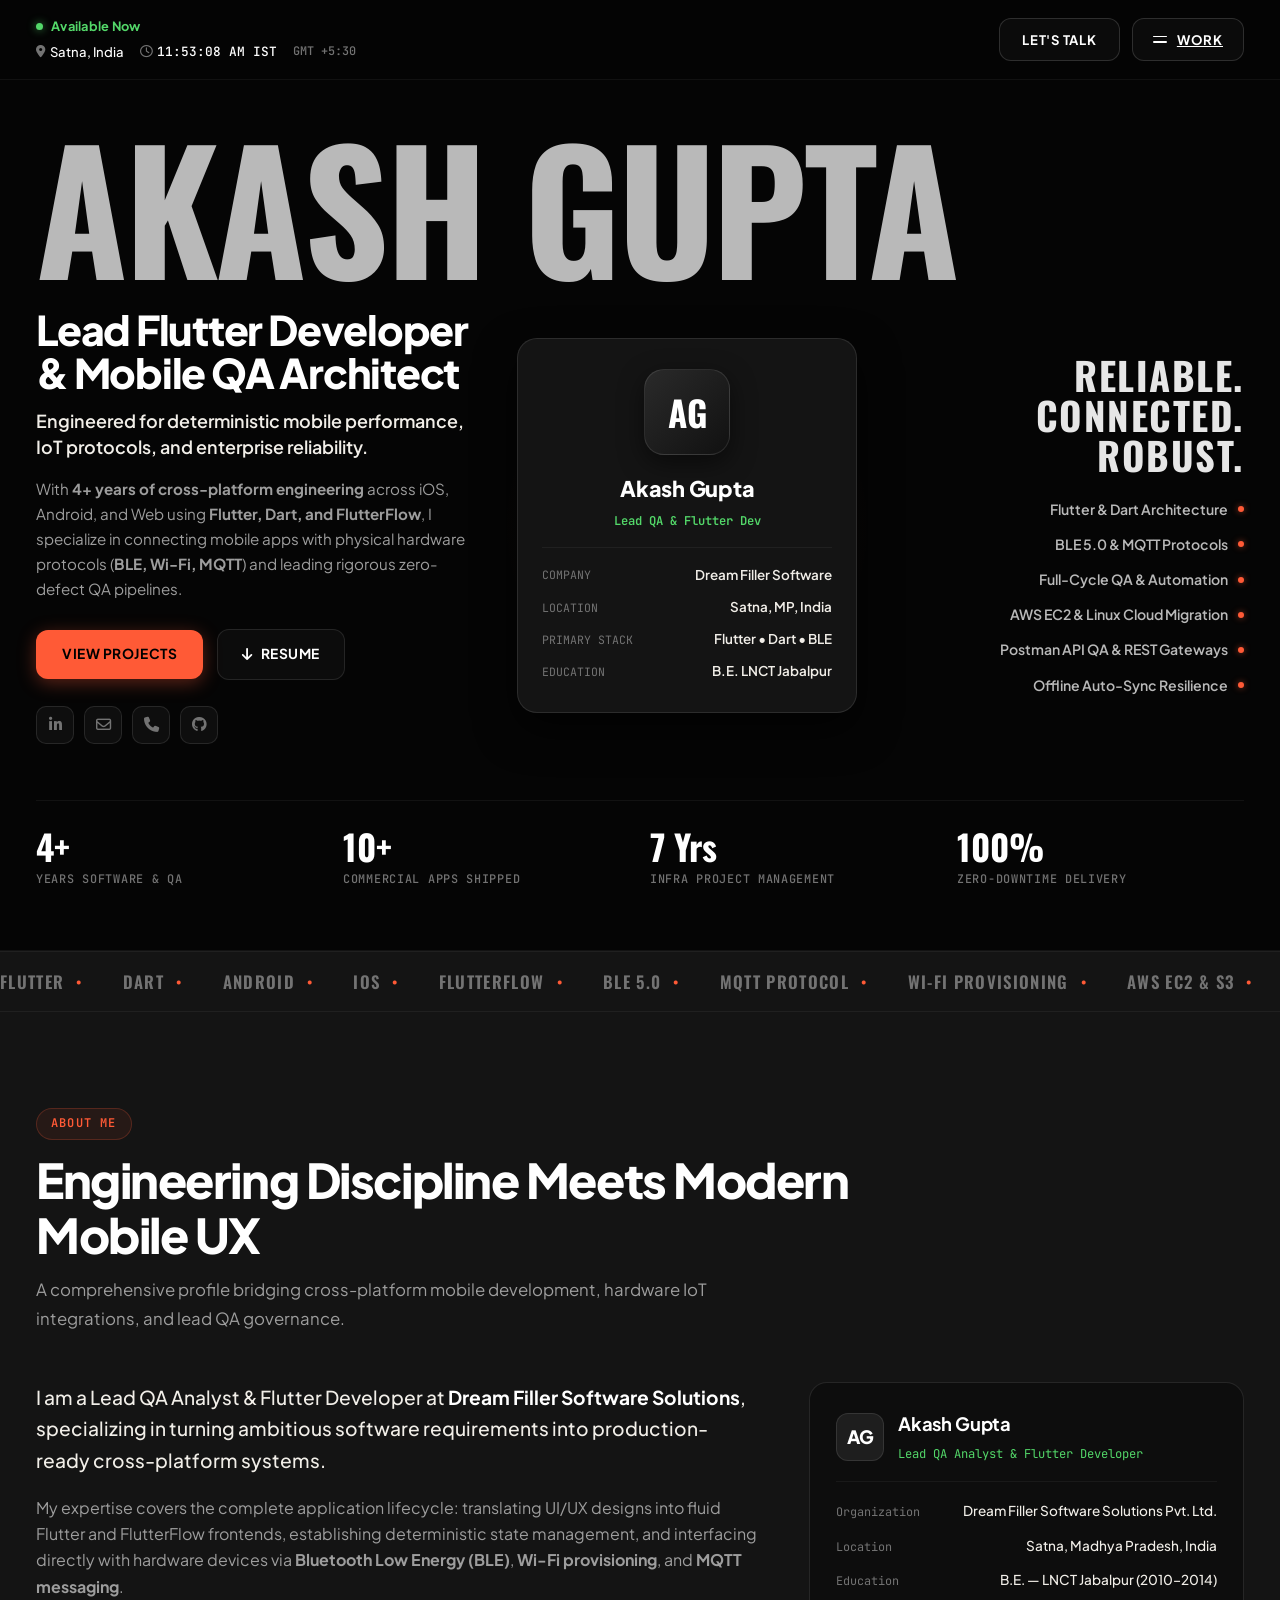
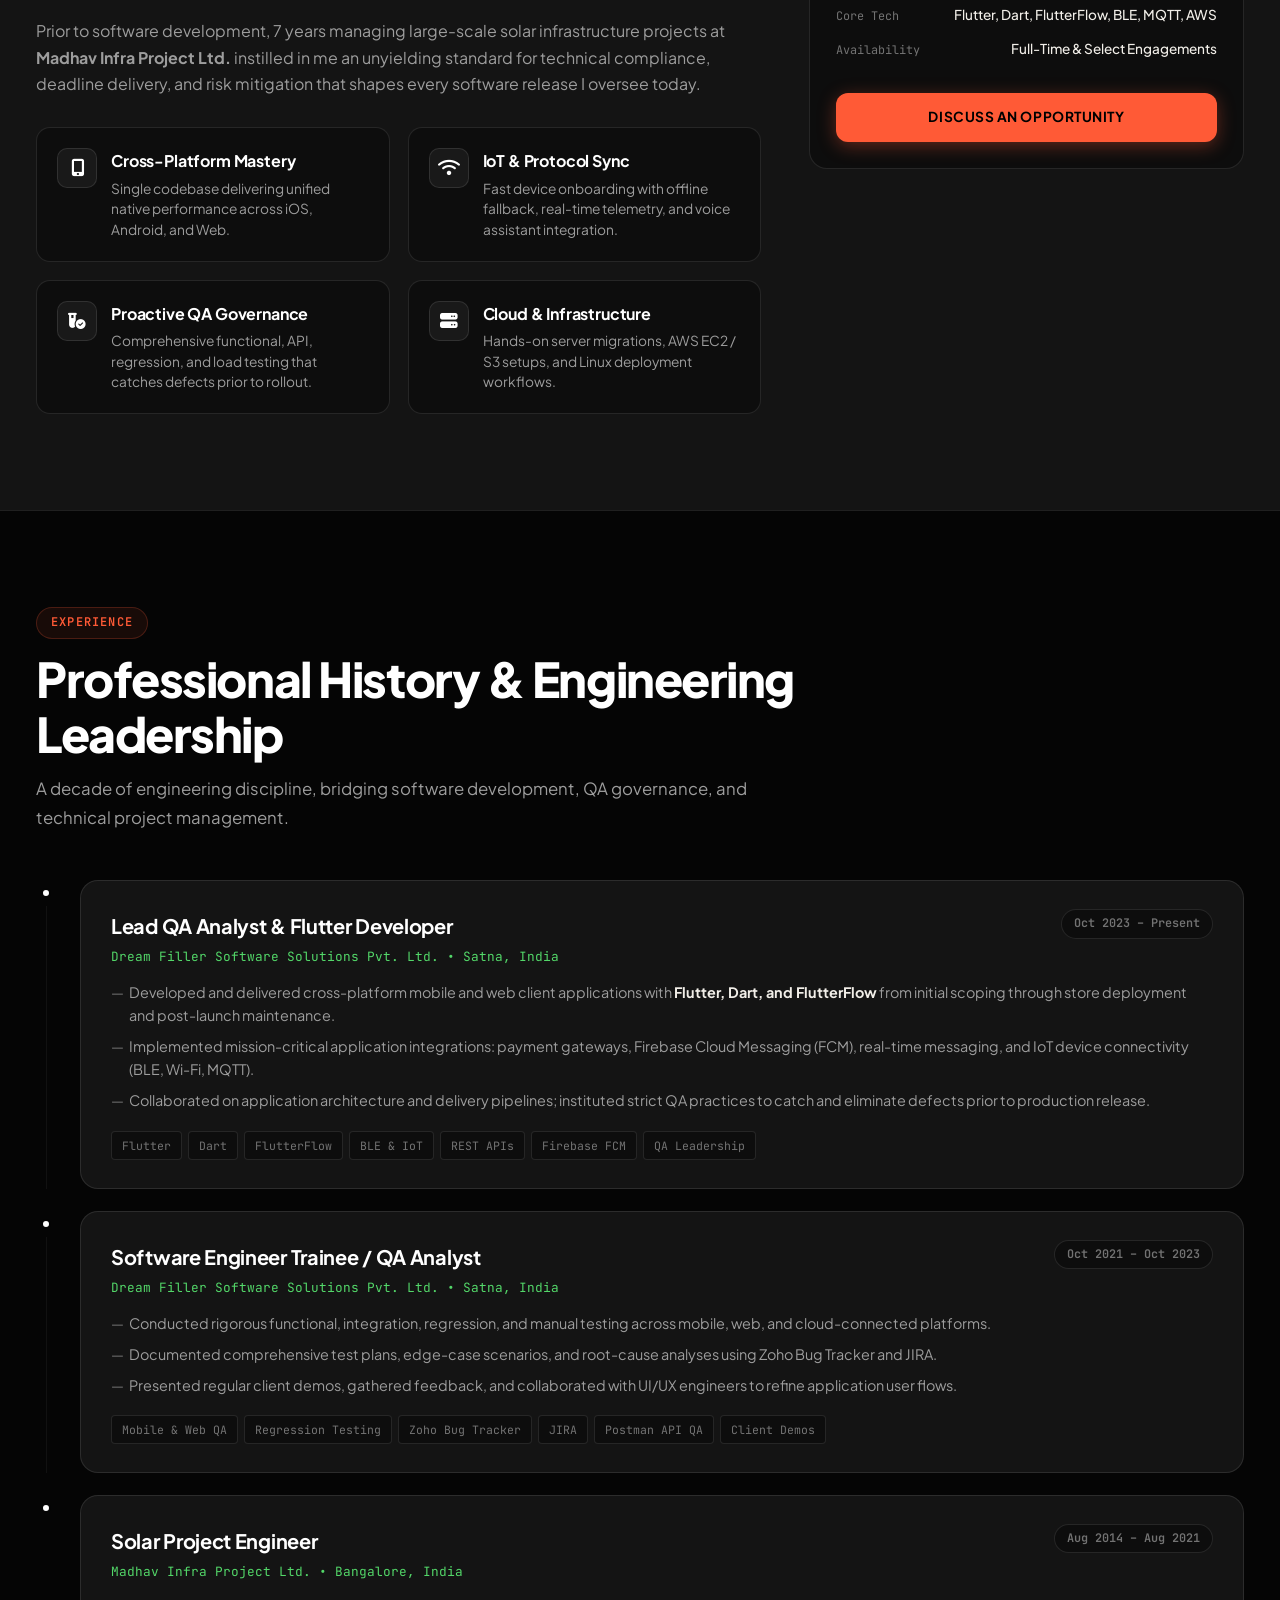
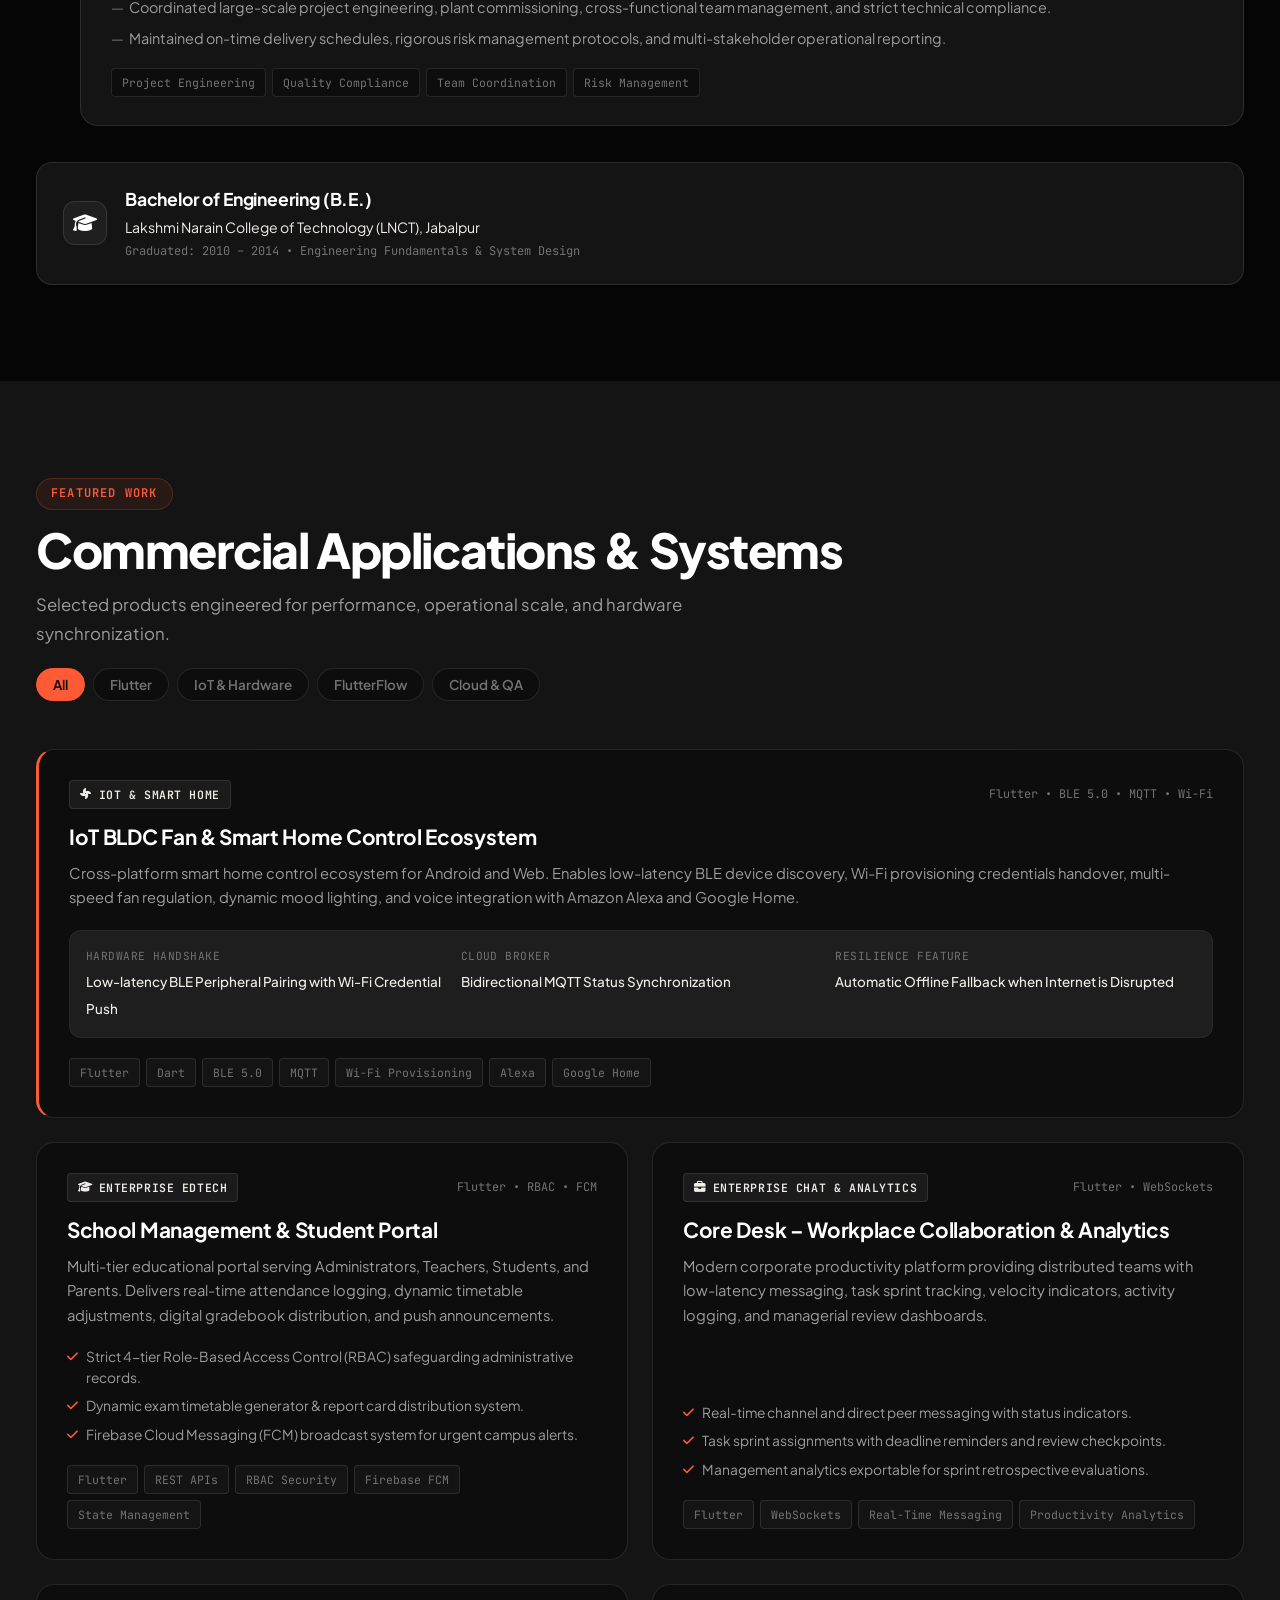
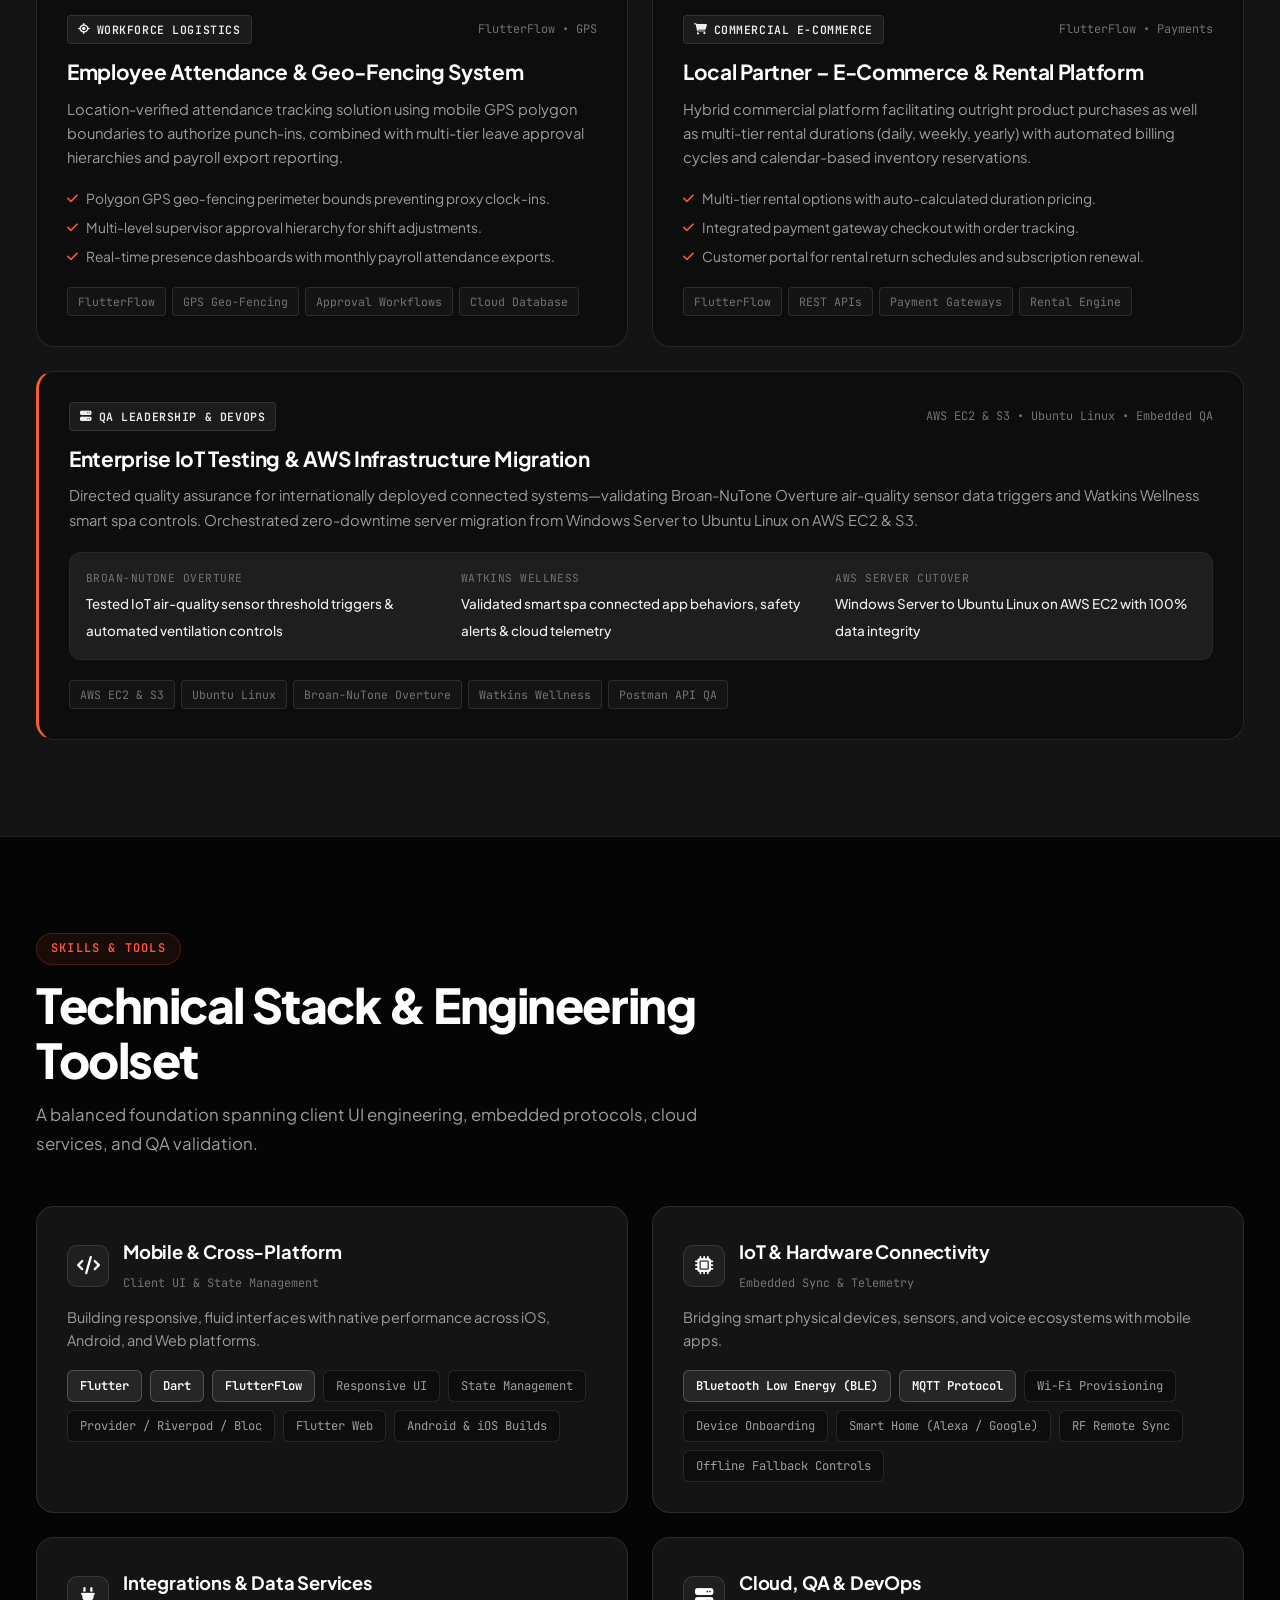
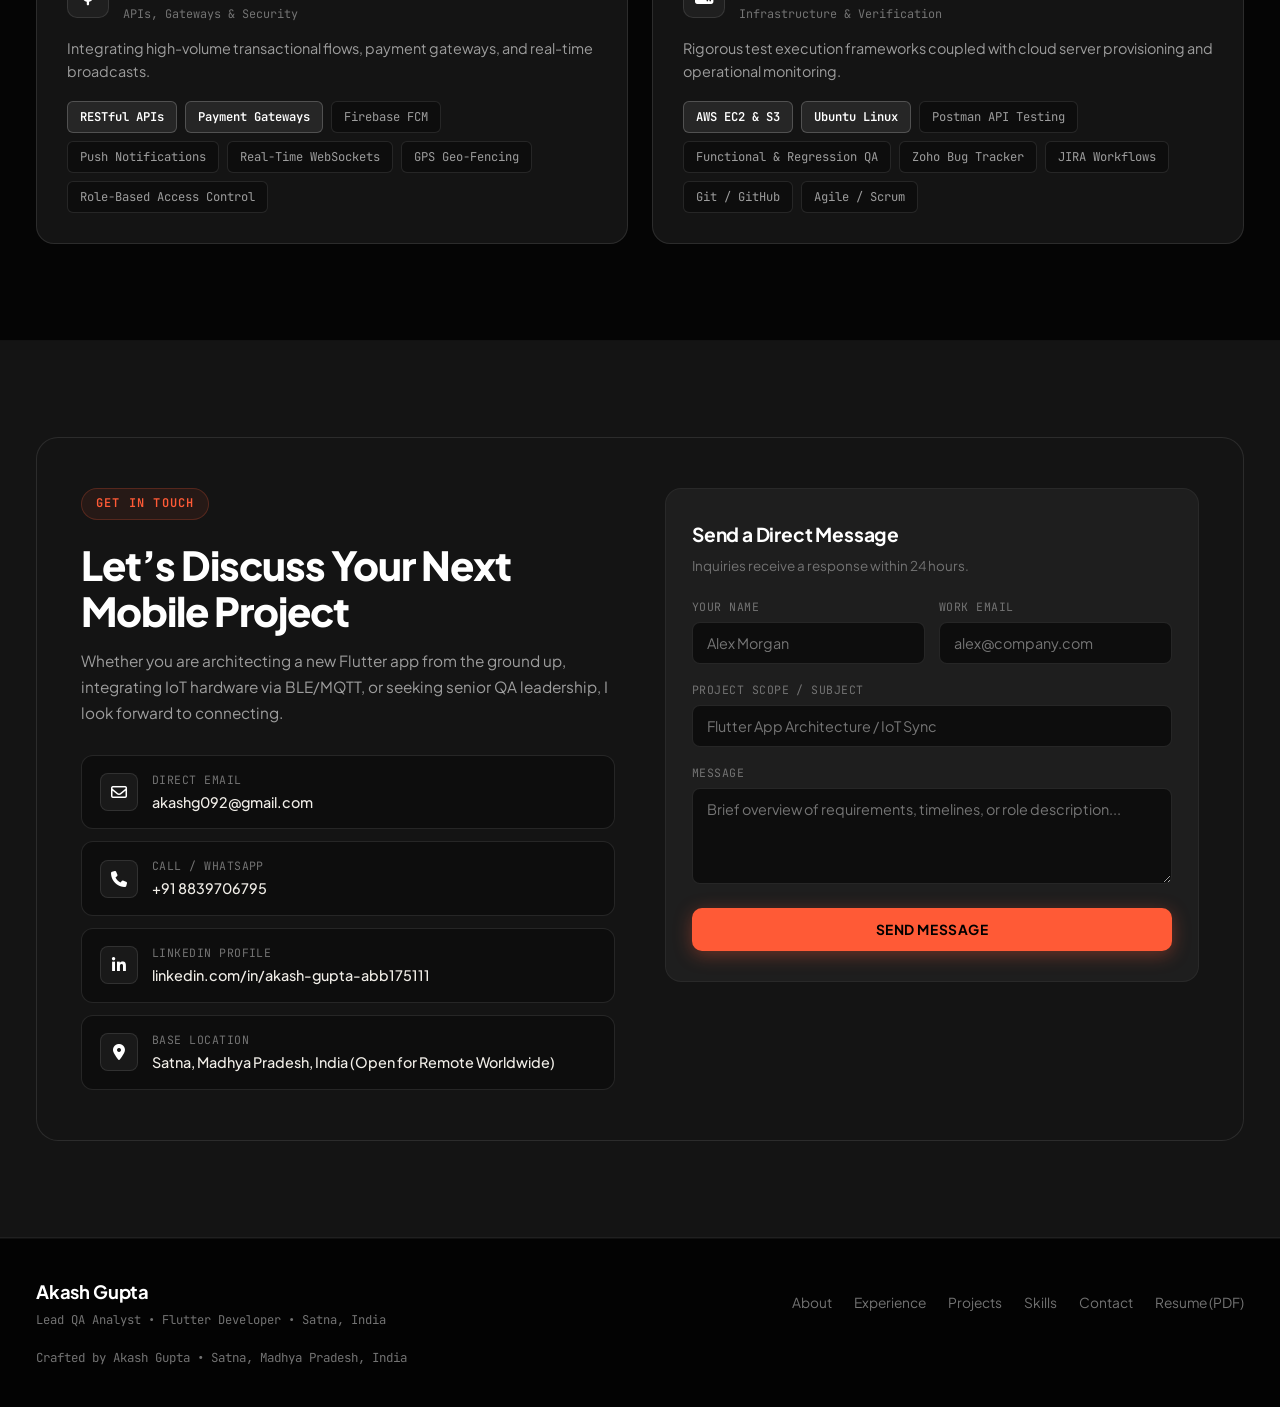
==== commit 0f3b5c97: "feat: complete modern dark UI redesign matching Ashutosh portfolio aesthetic" ====
--- a/index.html
+++ b/index.html
@@ -4,157 +4,177 @@
   <meta charset="UTF-8" />
   <meta name="viewport" content="width=device-width, initial-scale=1.0" />
   <title>Akash Gupta | Lead QA Analyst & Senior Flutter Developer</title>
-  <meta name="description" content="Portfolio of Akash Gupta - Lead QA Analyst, Flutter Developer, and IoT Systems Specialist with 4+ years of cross-platform engineering experience." />
-
-  <!-- Premium High-Impact Typography (Oswald + Plus Jakarta Sans + JetBrains Mono) -->
+  <meta name="description" content="Portfolio of Akash Gupta - Lead QA Analyst, Senior Flutter Developer, and IoT Systems Specialist with 4+ years of cross-platform engineering experience." />
+
+  <!-- Typography: Oswald (Display) + Plus Jakarta Sans (Body) + JetBrains Mono (Tech) -->
   <link rel="preconnect" href="https://fonts.googleapis.com" />
   <link rel="preconnect" href="https://fonts.gstatic.com" crossorigin />
-  <link href="https://fonts.googleapis.com/css2?family=JetBrains+Mono:wght@400;500;600;700&family=Oswald:wght@500;600;700;800&family=Plus+Jakarta+Sans:wght@300;400;500;600;700;800&display=swap" rel="stylesheet" />
+  <link href="https://fonts.googleapis.com/css2?family=JetBrains+Mono:wght@400;500;600;700&family=Oswald:wght@500;600;700;800;900&family=Plus+Jakarta+Sans:wght@300;400;500;600;700;800&display=swap" rel="stylesheet" />
 
   <!-- Font Awesome Icons -->
   <link rel="stylesheet" href="https://cdnjs.cloudflare.com/ajax/libs/font-awesome/6.5.1/css/all.min.css" />
 
   <link rel="stylesheet" href="style.css" />
 </head>
-<body class="theme-dark">
-
-  <!-- Sleek Floating Header -->
-  <header class="header-wrapper">
-    <div class="header-container">
-      <a href="#hero" class="brand-group">
-        <div class="brand-avatar">AG</div>
-        <div class="brand-text">
-          <span class="brand-name">Akash Gupta</span>
-          <span class="brand-role">Flutter &bull; IoT &bull; QA Lead</span>
-        </div>
-      </a>
-
-      <nav class="nav-links">
-        <a href="#about" class="nav-item">About</a>
-        <a href="#expertise" class="nav-item">Skills</a>
-        <a href="#projects" class="nav-item">Projects</a>
-        <a href="#career" class="nav-item">Experience</a>
-        <a href="#contact" class="nav-item">Contact</a>
-      </nav>
-
-      <div class="header-actions">
-        <a href="Akash_Gupta_Resume.pdf" target="_blank" class="btn btn-secondary btn-sm">
-          <i class="fa-regular fa-file-pdf"></i> Resume
-        </a>
-
-        <a href="#contact" class="btn btn-primary btn-sm">
-          Let's Talk
+<body>
+
+  <!-- Top Header Bar with Live Clock & Status (Ashutosh Portfolio Design) -->
+  <header class="site-header">
+    <div class="header-inner">
+      <div class="header-status-left">
+        <div class="status-badge-row">
+          <div class="pulse-dot-green"></div>
+          <span class="status-text-avail">Available Now</span>
+        </div>
+        <div class="status-meta-row">
+          <div class="meta-item">
+            <i class="fa-solid fa-location-dot"></i>
+            <span>Satna, India</span>
+          </div>
+          <div class="meta-item time">
+            <i class="fa-regular fa-clock"></i>
+            <span id="liveClock">00:00:00 AM IST</span>
+          </div>
+          <span class="meta-tz">GMT +5:30</span>
+        </div>
+      </div>
+
+      <div class="header-actions-right">
+        <a href="#contact" class="btn-talk">Let's Talk</a>
+        <a href="#projects" class="btn-menu">
+          <div class="menu-bars">
+            <span class="menu-bar"></span>
+            <span class="menu-bar"></span>
+          </div>
+          <span>Work</span>
         </a>
       </div>
     </div>
   </header>
 
   <main class="page-main">
-    <!-- 1. HERO SECTION -->
+    <!-- 1. HERO SECTION (Watermark + 3-Column Grid + Bottom Stats) -->
     <section class="hero-section" id="hero">
-      <!-- Giant Stylized Watermark (Ashutosh Design Element) -->
-      <div class="hero-watermark">AKASH GUPTA</div>
-
-      <div class="container hero-grid">
-        <!-- Left: Pitch & Bio -->
-        <div class="hero-text-col">
-          <div class="eyebrow-pill">
-            <span class="status-dot-emerald"></span>
-            <span>Available for Lead QA & Senior Flutter Roles</span>
-          </div>
-
-          <h1 class="hero-title">
-            Lead Flutter Developer & <span class="highlight-text">Mobile QA Architect</span>
-          </h1>
-
-          <p class="hero-subtext">
-            Hi, I'm <strong>Akash Gupta</strong>. Mobile Application Engineer with <strong>4+ years of cross-platform delivery</strong> across iOS, Android, and Web using <strong>Flutter, Dart, and FlutterFlow</strong> &mdash; with proven expertise in hardware communication (<strong>BLE, Wi-Fi, MQTT</strong>) and comprehensive QA leadership.
-          </p>
-
-          <div class="hero-cta-group">
-            <a href="#projects" class="btn btn-primary">
-              <i class="fa-solid fa-layer-group"></i> View Projects
-            </a>
-            <a href="Akash_Gupta_Resume.pdf" target="_blank" class="btn btn-secondary">
-              <i class="fa-solid fa-arrow-down"></i> Download Resume
-            </a>
-            <a href="#contact" class="btn btn-outline">
-              <i class="fa-regular fa-envelope"></i> Let's Talk
-            </a>
-          </div>
-
-          <div class="hero-social-strip">
-            <a href="https://www.linkedin.com/in/akash-gupta-abb175111/" target="_blank" rel="noopener noreferrer" class="social-chip" title="LinkedIn">
-              <i class="fa-brands fa-linkedin-in"></i>
-              <span>linkedin.com/in/akash-gupta-abb175111</span>
-            </a>
-            <a href="mailto:akashg092@gmail.com" class="social-chip" title="Email">
-              <i class="fa-regular fa-envelope"></i>
-              <span>akashg092@gmail.com</span>
-            </a>
-            <a href="tel:+918839706795" class="social-chip" title="Phone">
-              <i class="fa-solid fa-phone"></i>
-              <span>+91 8839706795</span>
-            </a>
-          </div>
-        </div>
-
-        <!-- Right: Modern Glass Profile Card -->
-        <div class="hero-widget-col">
-          <div class="profile-card-modern">
-            <div class="pcm-header">
-              <div class="pcm-avatar">AG</div>
-              <div class="pcm-identity">
-                <h3 class="pcm-name">Akash Gupta</h3>
-                <p class="pcm-role">Lead QA Analyst & Flutter Developer</p>
-              </div>
-            </div>
-
-            <div class="pcm-details">
-              <div class="pcm-row">
-                <span class="pcm-label">COMPANY</span>
-                <span class="pcm-val">Dream Filler Software Solutions</span>
-              </div>
-              <div class="pcm-row">
-                <span class="pcm-label">LOCATION</span>
-                <span class="pcm-val">Satna, Madhya Pradesh, India</span>
-              </div>
-              <div class="pcm-row">
-                <span class="pcm-label">CORE STACK</span>
-                <span class="pcm-val">Flutter, Dart, FlutterFlow, BLE, MQTT</span>
-              </div>
-              <div class="pcm-row">
-                <span class="pcm-label">EDUCATION</span>
-                <span class="pcm-val">B.E. &bull; LNCT Jabalpur (2010&ndash;2014)</span>
-              </div>
-            </div>
-
-            <div class="pcm-stats">
-              <div class="pcm-stat-item">
-                <span class="pcm-stat-num">4+ Yrs</span>
-                <span class="pcm-stat-label">Software & QA</span>
-              </div>
-              <div class="pcm-stat-item">
-                <span class="pcm-stat-num">10+</span>
-                <span class="pcm-stat-label">Production Apps</span>
-              </div>
-              <div class="pcm-stat-item">
-                <span class="pcm-stat-num">7 Yrs</span>
-                <span class="pcm-stat-label">Infra Projects</span>
-              </div>
-            </div>
-
-            <div class="pcm-action">
-              <a href="#contact" class="btn btn-primary btn-block">
-                <i class="fa-regular fa-paper-plane"></i> Send a Message
+      <div class="container">
+        <!-- Giant High-Impact Oswald Title -->
+        <h1 class="hero-watermark-title">AKASH GUPTA</h1>
+
+        <div class="hero-columns-grid">
+          <!-- Column 1: Intro Pitch & Actions -->
+          <div class="hero-col-intro">
+            <h2 class="hero-role-headline">Lead Flutter Developer & Mobile QA Architect</h2>
+            <p class="hero-tagline">Engineered for deterministic mobile performance, IoT protocols, and enterprise reliability.</p>
+            <p class="hero-bio-para">
+              With <strong>4+ years of cross-platform engineering</strong> across iOS, Android, and Web using <strong>Flutter, Dart, and FlutterFlow</strong>, I specialize in connecting mobile apps with physical hardware protocols (<strong>BLE, Wi-Fi, MQTT</strong>) and leading rigorous zero-defect QA pipelines.
+            </p>
+
+            <div class="hero-action-buttons">
+              <a href="#projects" class="btn-primary-coral">View Projects</a>
+              <a href="Akash_Gupta_Resume.pdf" target="_blank" class="btn-secondary-glass">
+                <i class="fa-solid fa-arrow-down"></i> Resume
               </a>
             </div>
+
+            <div class="hero-social-chips">
+              <a href="https://www.linkedin.com/in/akash-gupta-abb175111/" target="_blank" rel="noopener noreferrer" class="social-pill" title="LinkedIn">
+                <i class="fa-brands fa-linkedin-in"></i>
+              </a>
+              <a href="mailto:akashg092@gmail.com" class="social-pill" title="Email">
+                <i class="fa-regular fa-envelope"></i>
+              </a>
+              <a href="tel:+918839706795" class="social-pill" title="Call">
+                <i class="fa-solid fa-phone"></i>
+              </a>
+              <a href="https://github.com/akashgg037" target="_blank" rel="noopener noreferrer" class="social-pill" title="GitHub">
+                <i class="fa-brands fa-github"></i>
+              </a>
+            </div>
+          </div>
+
+          <!-- Column 2: Center Visual Architecture Card -->
+          <div class="hero-col-visual">
+            <div class="visual-ambient-circle"></div>
+            <div class="visual-card-wrap">
+              <div class="avatar-badge-wrap">AG</div>
+              <h3 class="visual-name">Akash Gupta</h3>
+              <span class="visual-title">Lead QA & Flutter Dev</span>
+              <div class="visual-divider"></div>
+              <div class="visual-info-list">
+                <div class="visual-info-row">
+                  <span class="vil-lbl">Company</span>
+                  <span class="vil-val">Dream Filler Software</span>
+                </div>
+                <div class="visual-info-row">
+                  <span class="vil-lbl">Location</span>
+                  <span class="vil-val">Satna, MP, India</span>
+                </div>
+                <div class="visual-info-row">
+                  <span class="vil-lbl">Primary Stack</span>
+                  <span class="vil-val">Flutter &bull; Dart &bull; BLE</span>
+                </div>
+                <div class="visual-info-row">
+                  <span class="vil-lbl">Education</span>
+                  <span class="vil-val">B.E. LNCT Jabalpur</span>
+                </div>
+              </div>
+            </div>
+          </div>
+
+          <!-- Column 3: Right Side Pitch (Ashutosh Design Element) -->
+          <div class="hero-col-sidepitch">
+            <h3 class="sidepitch-bigtitle">RELIABLE.<br/>CONNECTED.<br/>ROBUST.</h3>
+            <div class="sidepitch-list">
+              <div class="sidepitch-item">
+                <span>Flutter & Dart Architecture</span>
+                <span class="sidepitch-dot"></span>
+              </div>
+              <div class="sidepitch-item">
+                <span>BLE 5.0 & MQTT Protocols</span>
+                <span class="sidepitch-dot"></span>
+              </div>
+              <div class="sidepitch-item">
+                <span>Full-Cycle QA & Automation</span>
+                <span class="sidepitch-dot"></span>
+              </div>
+              <div class="sidepitch-item">
+                <span>AWS EC2 & Linux Cloud Migration</span>
+                <span class="sidepitch-dot"></span>
+              </div>
+              <div class="sidepitch-item">
+                <span>Postman API QA & REST Gateways</span>
+                <span class="sidepitch-dot"></span>
+              </div>
+              <div class="sidepitch-item">
+                <span>Offline Auto-Sync Resilience</span>
+                <span class="sidepitch-dot"></span>
+              </div>
+            </div>
+          </div>
+        </div>
+
+        <!-- Hero Bottom Stats Row -->
+        <div class="hero-bottom-stats-row">
+          <div class="stat-box">
+            <span class="stat-number">4+</span>
+            <span class="stat-label">Years Software & QA</span>
+          </div>
+          <div class="stat-box">
+            <span class="stat-number">10+</span>
+            <span class="stat-label">Commercial Apps Shipped</span>
+          </div>
+          <div class="stat-box">
+            <span class="stat-number">7 Yrs</span>
+            <span class="stat-label">Infra Project Management</span>
+          </div>
+          <div class="stat-box">
+            <span class="stat-number">100%</span>
+            <span class="stat-label">Zero-Downtime Delivery</span>
           </div>
         </div>
       </div>
     </section>
 
-    <!-- 2. TOOL WAVE MARQUEE TICKER (Ashutosh Portfolio Design Element) -->
+    <!-- 2. TOOL WAVE MARQUEE TICKER (Ashutosh Design Element) -->
     <section class="marquee-ribbon-section">
       <div class="marquee-track">
         <div class="marquee-pill">FLUTTER <span class="marquee-dot">&bull;</span></div>
@@ -167,11 +187,11 @@
         <div class="marquee-pill">WI-FI PROVISIONING <span class="marquee-dot">&bull;</span></div>
         <div class="marquee-pill">AWS EC2 & S3 <span class="marquee-dot">&bull;</span></div>
         <div class="marquee-pill">FIREBASE FCM <span class="marquee-dot">&bull;</span></div>
-        <div class="marquee-pill">POSTMAN API TESTING <span class="marquee-dot">&bull;</span></div>
+        <div class="marquee-pill">POSTMAN API QA <span class="marquee-dot">&bull;</span></div>
         <div class="marquee-pill">ZOHO BUG TRACKER <span class="marquee-dot">&bull;</span></div>
         <div class="marquee-pill">JIRA WORKFLOWS <span class="marquee-dot">&bull;</span></div>
         <div class="marquee-pill">GIT & GITHUB <span class="marquee-dot">&bull;</span></div>
-        <!-- Duplicate for continuous seamless marquee loop -->
+        <!-- Continuous Loop Duplicate -->
         <div class="marquee-pill">FLUTTER <span class="marquee-dot">&bull;</span></div>
         <div class="marquee-pill">DART <span class="marquee-dot">&bull;</span></div>
         <div class="marquee-pill">ANDROID <span class="marquee-dot">&bull;</span></div>
@@ -182,21 +202,21 @@
         <div class="marquee-pill">WI-FI PROVISIONING <span class="marquee-dot">&bull;</span></div>
         <div class="marquee-pill">AWS EC2 & S3 <span class="marquee-dot">&bull;</span></div>
         <div class="marquee-pill">FIREBASE FCM <span class="marquee-dot">&bull;</span></div>
-        <div class="marquee-pill">POSTMAN API TESTING <span class="marquee-dot">&bull;</span></div>
+        <div class="marquee-pill">POSTMAN API QA <span class="marquee-dot">&bull;</span></div>
         <div class="marquee-pill">ZOHO BUG TRACKER <span class="marquee-dot">&bull;</span></div>
         <div class="marquee-pill">JIRA WORKFLOWS <span class="marquee-dot">&bull;</span></div>
         <div class="marquee-pill">GIT & GITHUB <span class="marquee-dot">&bull;</span></div>
       </div>
     </section>
 
-    <!-- 3. ABOUT SECTION -->
-    <section class="section about-section" id="about">
+    <!-- 3. ABOUT SECTION (Charcoal Background Band) -->
+    <section class="section bg-charcoal" id="about">
       <div class="container">
         <div class="section-tag-group">
           <span class="section-badge">About Me</span>
           <h2 class="section-heading">Engineering Discipline Meets Modern Mobile UX</h2>
           <p class="section-intro">
-            A comprehensive profile bridging cross-platform mobile development, hardware IoT integrations, and lead QA analysis.
+            A comprehensive profile bridging cross-platform mobile development, hardware IoT integrations, and lead QA governance.
           </p>
         </div>
 
@@ -278,9 +298,9 @@
               </div>
             </div>
 
-            <div class="profile-action-btn" style="margin-top: 14px;">
-              <a href="#contact" class="btn btn-primary btn-block">
-                <i class="fa-regular fa-paper-plane"></i> Discuss an Opportunity
+            <div style="margin-top: 14px;">
+              <a href="#contact" class="btn-primary-coral" style="width: 100%; text-align: center; border-radius: 12px;">
+                Discuss an Opportunity
               </a>
             </div>
           </div>
@@ -288,340 +308,8 @@
       </div>
     </section>
 
-    <!-- 4. TECHNICAL EXPERTISE SECTION -->
-    <section class="section expertise-section" id="expertise">
-      <div class="container">
-        <div class="section-tag-group">
-          <span class="section-badge">Skills & Tools</span>
-          <h2 class="section-heading">Technical Stack & Engineering Toolset</h2>
-          <p class="section-intro">
-            A balanced foundation spanning client UI engineering, embedded protocols, cloud services, and QA validation.
-          </p>
-        </div>
-
-        <div class="expertise-grid">
-          <!-- Card 1 -->
-          <div class="skill-category-card">
-            <div class="skill-cat-header">
-              <div class="cat-icon flutter-icon"><i class="fa-solid fa-code"></i></div>
-              <div>
-                <h3>Mobile & Cross-Platform</h3>
-                <span class="cat-sub">Client UI & State Management</span>
-              </div>
-            </div>
-            <p class="cat-desc">Building responsive, fluid interfaces with native performance across iOS, Android, and Web platforms.</p>
-            <div class="skill-chips">
-              <span class="chip primary">Flutter</span>
-              <span class="chip primary">Dart</span>
-              <span class="chip primary">FlutterFlow</span>
-              <span class="chip">Responsive UI</span>
-              <span class="chip">State Management</span>
-              <span class="chip">Provider / Riverpod / Bloc</span>
-              <span class="chip">Flutter Web</span>
-              <span class="chip">Android & iOS Builds</span>
-            </div>
-          </div>
-
-          <!-- Card 2 -->
-          <div class="skill-category-card">
-            <div class="skill-cat-header">
-              <div class="cat-icon iot-icon"><i class="fa-solid fa-microchip"></i></div>
-              <div>
-                <h3>IoT & Hardware Connectivity</h3>
-                <span class="cat-sub">Embedded Sync & Telemetry</span>
-              </div>
-            </div>
-            <p class="cat-desc">Bridging smart physical devices, sensors, and voice ecosystems with mobile apps.</p>
-            <div class="skill-chips">
-              <span class="chip primary">Bluetooth Low Energy (BLE)</span>
-              <span class="chip primary">MQTT Protocol</span>
-              <span class="chip">Wi-Fi Provisioning</span>
-              <span class="chip">Device Onboarding</span>
-              <span class="chip">Smart Home (Alexa / Google)</span>
-              <span class="chip">RF Remote Sync</span>
-              <span class="chip">Offline Fallback Controls</span>
-            </div>
-          </div>
-
-          <!-- Card 3 -->
-          <div class="skill-category-card">
-            <div class="skill-cat-header">
-              <div class="cat-icon api-icon"><i class="fa-solid fa-plug"></i></div>
-              <div>
-                <h3>Integrations & Data Services</h3>
-                <span class="cat-sub">APIs, Gateways & Security</span>
-              </div>
-            </div>
-            <p class="cat-desc">Integrating high-volume transactional flows, payment gateways, and real-time broadcasts.</p>
-            <div class="skill-chips">
-              <span class="chip primary">RESTful APIs</span>
-              <span class="chip primary">Payment Gateways</span>
-              <span class="chip">Firebase FCM</span>
-              <span class="chip">Push Notifications</span>
-              <span class="chip">Real-Time WebSockets</span>
-              <span class="chip">GPS Geo-Fencing</span>
-              <span class="chip">Role-Based Access Control</span>
-            </div>
-          </div>
-
-          <!-- Card 4 -->
-          <div class="skill-category-card">
-            <div class="skill-cat-header">
-              <div class="cat-icon qa-icon"><i class="fa-solid fa-server"></i></div>
-              <div>
-                <h3>Cloud, QA & DevOps</h3>
-                <span class="cat-sub">Infrastructure & Verification</span>
-              </div>
-            </div>
-            <p class="cat-desc">Rigorous test execution frameworks coupled with cloud server provisioning and operational monitoring.</p>
-            <div class="skill-chips">
-              <span class="chip primary">AWS EC2 & S3</span>
-              <span class="chip primary">Ubuntu Linux</span>
-              <span class="chip">Postman API Testing</span>
-              <span class="chip">Functional & Regression QA</span>
-              <span class="chip">Zoho Bug Tracker</span>
-              <span class="chip">JIRA Workflows</span>
-              <span class="chip">Git / GitHub</span>
-              <span class="chip">Agile / Scrum</span>
-            </div>
-          </div>
-        </div>
-      </div>
-    </section>
-
-    <!-- 5. CASE STUDIES SECTION (Bento Grid Style) -->
-    <section class="section projects-section" id="projects">
-      <div class="container">
-        <div class="section-tag-group">
-          <div class="projects-header-flex">
-            <div>
-              <span class="section-badge">Projects</span>
-              <h2 class="section-heading">Featured Commercial Applications</h2>
-              <p class="section-intro">Selected products engineered for performance, operational scale, and hardware synchronization.</p>
-            </div>
-
-            <!-- Category Filters -->
-            <div class="filter-controls">
-              <button class="filter-btn active" data-filter="all">All</button>
-              <button class="filter-btn" data-filter="flutter">Flutter</button>
-              <button class="filter-btn" data-filter="iot">IoT & Hardware</button>
-              <button class="filter-btn" data-filter="flutterflow">FlutterFlow</button>
-              <button class="filter-btn" data-filter="qa">Cloud & QA</button>
-            </div>
-          </div>
-        </div>
-
-        <div class="case-studies-grid" id="caseStudiesGrid">
-          <!-- Project 1: IoT BLDC Fan (Flagship) -->
-          <article class="case-card featured-card" data-category="flutter iot">
-            <div class="case-badge-row">
-              <span class="badge-cat iot"><i class="fa-solid fa-fan"></i> IoT & Smart Home</span>
-              <span class="badge-tech">Flutter &bull; BLE &bull; MQTT &bull; Wi-Fi</span>
-            </div>
-
-            <h3 class="case-card-title">IoT BLDC Fan & Smart Home Control Ecosystem</h3>
-            <p class="case-card-summary">
-              Cross-platform smart home control ecosystem for Android and Web. Enables low-latency BLE device discovery, Wi-Fi provisioning credentials handover, multi-speed fan regulation, dynamic mood lighting, and voice integration with Amazon Alexa and Google Home.
-            </p>
-
-            <div class="case-architecture-box">
-              <div class="arch-col">
-                <span class="arch-lbl">Hardware Handshake</span>
-                <span class="arch-val">Low-latency BLE Peripheral Pairing with Wi-Fi Credential Push</span>
-              </div>
-              <div class="arch-col">
-                <span class="arch-lbl">Cloud Broker</span>
-                <span class="arch-val">Bidirectional MQTT Status Synchronization</span>
-              </div>
-              <div class="arch-col">
-                <span class="arch-lbl">Resilience Feature</span>
-                <span class="arch-val">Automatic Offline Fallback when Internet is Disrupted</span>
-              </div>
-            </div>
-
-            <div class="case-card-tags">
-              <span>Flutter</span>
-              <span>Dart</span>
-              <span>BLE 5.0</span>
-              <span>MQTT</span>
-              <span>Wi-Fi Provisioning</span>
-              <span>Alexa</span>
-              <span>Google Home</span>
-            </div>
-          </article>
-
-          <!-- Project 2: School Management Platform -->
-          <article class="case-card" data-category="flutter">
-            <div class="case-badge-row">
-              <span class="badge-cat flutter"><i class="fa-solid fa-graduation-cap"></i> Enterprise EdTech</span>
-              <span class="badge-tech">Flutter &bull; RBAC &bull; FCM</span>
-            </div>
-
-            <h3 class="case-card-title">School Management & Student Portal</h3>
-            <p class="case-card-summary">
-              Multi-tier educational portal serving Administrators, Teachers, Students, and Parents. Delivers real-time attendance logging, dynamic timetable adjustments, digital gradebook distribution, and push announcements.
-            </p>
-
-            <div class="case-highlights-list">
-              <div class="hl-item"><i class="fa-solid fa-check"></i> Strict 4-tier Role-Based Access Control (RBAC) safeguarding administrative records.</div>
-              <div class="hl-item"><i class="fa-solid fa-check"></i> Dynamic exam timetable generator & report card distribution system.</div>
-              <div class="hl-item"><i class="fa-solid fa-check"></i> Firebase Cloud Messaging (FCM) broadcast system for urgent campus alerts.</div>
-            </div>
-
-            <div class="case-card-tags">
-              <span>Flutter</span>
-              <span>REST APIs</span>
-              <span>RBAC Security</span>
-              <span>Firebase FCM</span>
-              <span>State Management</span>
-            </div>
-          </article>
-
-          <!-- Project 3: Core Desk Collaboration -->
-          <article class="case-card" data-category="flutter">
-            <div class="case-badge-row">
-              <span class="badge-cat flutter"><i class="fa-solid fa-briefcase"></i> Enterprise Chat & Analytics</span>
-              <span class="badge-tech">Flutter &bull; WebSockets</span>
-            </div>
-
-            <h3 class="case-card-title">Core Desk – Workplace Collaboration & Analytics</h3>
-            <p class="case-card-summary">
-              Modern corporate productivity platform providing distributed teams with low-latency messaging, task sprint tracking, velocity indicators, activity logging, and managerial review dashboards.
-            </p>
-
-            <div class="case-highlights-list">
-              <div class="hl-item"><i class="fa-solid fa-check"></i> Real-time channel and direct peer messaging with status indicators.</div>
-              <div class="hl-item"><i class="fa-solid fa-check"></i> Task sprint assignments with deadline reminders and review checkpoints.</div>
-              <div class="hl-item"><i class="fa-solid fa-check"></i> Management analytics exportable for sprint retrospective evaluations.</div>
-            </div>
-
-            <div class="case-card-tags">
-              <span>Flutter</span>
-              <span>WebSockets</span>
-              <span>Real-Time Messaging</span>
-              <span>Productivity Analytics</span>
-            </div>
-          </article>
-
-          <!-- Project 4: Employee Attendance Geo-Fencing -->
-          <article class="case-card" data-category="flutterflow">
-            <div class="case-badge-row">
-              <span class="badge-cat flutterflow"><i class="fa-solid fa-location-crosshairs"></i> Workforce Logistics</span>
-              <span class="badge-tech">FlutterFlow &bull; GPS</span>
-            </div>
-
-            <h3 class="case-card-title">Employee Attendance & Geo-Fencing System</h3>
-            <p class="case-card-summary">
-              Location-verified attendance tracking solution using mobile GPS polygon boundaries to authorize punch-ins, combined with multi-tier leave approval hierarchies and payroll export reporting.
-            </p>
-
-            <div class="case-highlights-list">
-              <div class="hl-item"><i class="fa-solid fa-check"></i> Polygon GPS geo-fencing perimeter bounds preventing proxy clock-ins.</div>
-              <div class="hl-item"><i class="fa-solid fa-check"></i> Multi-level supervisor approval hierarchy for shift adjustments.</div>
-              <div class="hl-item"><i class="fa-solid fa-check"></i> Real-time presence dashboards with monthly payroll attendance exports.</div>
-            </div>
-
-            <div class="case-card-tags">
-              <span>FlutterFlow</span>
-              <span>GPS Geo-Fencing</span>
-              <span>Approval Workflows</span>
-              <span>Cloud Database</span>
-            </div>
-          </article>
-
-          <!-- Project 5: Local Partner E-Commerce & Rental -->
-          <article class="case-card" data-category="flutterflow">
-            <div class="case-badge-row">
-              <span class="badge-cat flutterflow"><i class="fa-solid fa-cart-shopping"></i> Commercial E-Commerce</span>
-              <span class="badge-tech">FlutterFlow &bull; Payments</span>
-            </div>
-
-            <h3 class="case-card-title">Local Partner – E-Commerce & Rental Platform</h3>
-            <p class="case-card-summary">
-              Hybrid commercial platform facilitating outright product purchases as well as multi-tier rental durations (daily, weekly, yearly) with automated billing cycles and calendar-based inventory reservations.
-            </p>
-
-            <div class="case-highlights-list">
-              <div class="hl-item"><i class="fa-solid fa-check"></i> Multi-tier rental options with auto-calculated duration pricing.</div>
-              <div class="hl-item"><i class="fa-solid fa-check"></i> Integrated payment gateway checkout with order tracking.</div>
-              <div class="hl-item"><i class="fa-solid fa-check"></i> Customer portal for rental return schedules and subscription renewal.</div>
-            </div>
-
-            <div class="case-card-tags">
-              <span>FlutterFlow</span>
-              <span>REST APIs</span>
-              <span>Payment Gateways</span>
-              <span>Rental Engine</span>
-            </div>
-          </article>
-
-          <!-- Project 6: Lottery Management & Pooling -->
-          <article class="case-card" data-category="flutterflow">
-            <div class="case-badge-row">
-              <span class="badge-cat flutterflow"><i class="fa-solid fa-ticket"></i> FinTech & Pooling</span>
-              <span class="badge-tech">FlutterFlow &bull; Live Updates</span>
-            </div>
-
-            <h3 class="case-card-title">Lottery Management & Pooling Platform</h3>
-            <p class="case-card-summary">
-              Crowd-pooling application allowing users to co-purchase high-tier sweepstake tickets, distribute fractional ownership shares, and automate prize distribution across verified member digital wallets.
-            </p>
-
-            <div class="case-highlights-list">
-              <div class="hl-item"><i class="fa-solid fa-check"></i> Fractional ownership calculations and automated payout disbursement.</div>
-              <div class="hl-item"><i class="fa-solid fa-check"></i> Live updates showing pool funding progress in real time.</div>
-              <div class="hl-item"><i class="fa-solid fa-check"></i> Verified transaction receipts with notification alerts.</div>
-            </div>
-
-            <div class="case-card-tags">
-              <span>FlutterFlow</span>
-              <span>Payment Gateways</span>
-              <span>Live Updates</span>
-              <span>Pooling Engine</span>
-            </div>
-          </article>
-
-          <!-- Project 7: IoT QA & AWS Infrastructure Migration -->
-          <article class="case-card featured-card" data-category="qa iot">
-            <div class="case-badge-row">
-              <span class="badge-cat qa"><i class="fa-solid fa-server"></i> QA Leadership & DevOps</span>
-              <span class="badge-tech">AWS EC2 & S3 &bull; Ubuntu Linux &bull; Embedded QA</span>
-            </div>
-
-            <h3 class="case-card-title">Enterprise IoT Testing & AWS Infrastructure Migration</h3>
-            <p class="case-card-summary">
-              Directed quality assurance for internationally deployed connected systems—validating Broan-NuTone Overture air-quality sensor data triggers and Watkins Wellness smart spa controls. Orchestrated zero-downtime server migration from Windows Server to Ubuntu Linux on AWS EC2 & S3.
-            </p>
-
-            <div class="case-architecture-box">
-              <div class="arch-col">
-                <span class="arch-lbl">Broan-NuTone Overture</span>
-                <span class="arch-val">Tested IoT air-quality sensor threshold triggers & automated ventilation controls</span>
-              </div>
-              <div class="arch-col">
-                <span class="arch-lbl">Watkins Wellness</span>
-                <span class="arch-val">Validated smart spa connected app behaviors, safety alerts & cloud telemetry</span>
-              </div>
-              <div class="arch-col">
-                <span class="arch-lbl">AWS Server Cutover</span>
-                <span class="arch-val">Windows Server to Ubuntu Linux on AWS EC2 with 100% data integrity</span>
-              </div>
-            </div>
-
-            <div class="case-card-tags">
-              <span>AWS EC2 & S3</span>
-              <span>Ubuntu Linux</span>
-              <span>Broan-NuTone Overture</span>
-              <span>Watkins Wellness</span>
-              <span>Postman API QA</span>
-            </div>
-          </article>
-        </div>
-      </div>
-    </section>
-
-    <!-- 6. CAREER EXPERIENCE SECTION -->
-    <section class="section career-section" id="career">
+    <!-- 4. EXPERIENCE SECTION (Black Background Band) -->
+    <section class="section bg-black" id="career">
       <div class="container">
         <div class="section-tag-group">
           <span class="section-badge">Experience</span>
@@ -730,8 +418,314 @@
       </div>
     </section>
 
-    <!-- 7. CONTACT & INQUIRY SECTION -->
-    <section class="section contact-section" id="contact">
+    <!-- 5. PROJECTS SECTION (Charcoal Background Band) -->
+    <section class="section bg-charcoal" id="projects">
+      <div class="container">
+        <div class="section-tag-group">
+          <div class="projects-header-flex">
+            <div>
+              <span class="section-badge">Featured Work</span>
+              <h2 class="section-heading">Commercial Applications & Systems</h2>
+              <p class="section-intro">Selected products engineered for performance, operational scale, and hardware synchronization.</p>
+            </div>
+
+            <!-- Category Filters -->
+            <div class="filter-controls">
+              <button class="filter-btn active" data-filter="all">All</button>
+              <button class="filter-btn" data-filter="flutter">Flutter</button>
+              <button class="filter-btn" data-filter="iot">IoT & Hardware</button>
+              <button class="filter-btn" data-filter="flutterflow">FlutterFlow</button>
+              <button class="filter-btn" data-filter="qa">Cloud & QA</button>
+            </div>
+          </div>
+        </div>
+
+        <div class="case-studies-grid" id="caseStudiesGrid">
+          <!-- Project 1: IoT BLDC Fan (Flagship) -->
+          <article class="case-card featured-card" data-category="flutter iot">
+            <div class="case-badge-row">
+              <span class="badge-cat"><i class="fa-solid fa-fan"></i> IoT & Smart Home</span>
+              <span class="badge-tech">Flutter &bull; BLE 5.0 &bull; MQTT &bull; Wi-Fi</span>
+            </div>
+
+            <h3 class="case-card-title">IoT BLDC Fan & Smart Home Control Ecosystem</h3>
+            <p class="case-card-summary">
+              Cross-platform smart home control ecosystem for Android and Web. Enables low-latency BLE device discovery, Wi-Fi provisioning credentials handover, multi-speed fan regulation, dynamic mood lighting, and voice integration with Amazon Alexa and Google Home.
+            </p>
+
+            <div class="case-architecture-box">
+              <div class="arch-col">
+                <span class="arch-lbl">Hardware Handshake</span>
+                <span class="arch-val">Low-latency BLE Peripheral Pairing with Wi-Fi Credential Push</span>
+              </div>
+              <div class="arch-col">
+                <span class="arch-lbl">Cloud Broker</span>
+                <span class="arch-val">Bidirectional MQTT Status Synchronization</span>
+              </div>
+              <div class="arch-col">
+                <span class="arch-lbl">Resilience Feature</span>
+                <span class="arch-val">Automatic Offline Fallback when Internet is Disrupted</span>
+              </div>
+            </div>
+
+            <div class="case-card-tags">
+              <span>Flutter</span>
+              <span>Dart</span>
+              <span>BLE 5.0</span>
+              <span>MQTT</span>
+              <span>Wi-Fi Provisioning</span>
+              <span>Alexa</span>
+              <span>Google Home</span>
+            </div>
+          </article>
+
+          <!-- Project 2: School Management Platform -->
+          <article class="case-card" data-category="flutter">
+            <div class="case-badge-row">
+              <span class="badge-cat"><i class="fa-solid fa-graduation-cap"></i> Enterprise EdTech</span>
+              <span class="badge-tech">Flutter &bull; RBAC &bull; FCM</span>
+            </div>
+
+            <h3 class="case-card-title">School Management & Student Portal</h3>
+            <p class="case-card-summary">
+              Multi-tier educational portal serving Administrators, Teachers, Students, and Parents. Delivers real-time attendance logging, dynamic timetable adjustments, digital gradebook distribution, and push announcements.
+            </p>
+
+            <div class="case-highlights-list">
+              <div class="hl-item"><i class="fa-solid fa-check"></i> Strict 4-tier Role-Based Access Control (RBAC) safeguarding administrative records.</div>
+              <div class="hl-item"><i class="fa-solid fa-check"></i> Dynamic exam timetable generator & report card distribution system.</div>
+              <div class="hl-item"><i class="fa-solid fa-check"></i> Firebase Cloud Messaging (FCM) broadcast system for urgent campus alerts.</div>
+            </div>
+
+            <div class="case-card-tags">
+              <span>Flutter</span>
+              <span>REST APIs</span>
+              <span>RBAC Security</span>
+              <span>Firebase FCM</span>
+              <span>State Management</span>
+            </div>
+          </article>
+
+          <!-- Project 3: Core Desk Collaboration -->
+          <article class="case-card" data-category="flutter">
+            <div class="case-badge-row">
+              <span class="badge-cat"><i class="fa-solid fa-briefcase"></i> Enterprise Chat & Analytics</span>
+              <span class="badge-tech">Flutter &bull; WebSockets</span>
+            </div>
+
+            <h3 class="case-card-title">Core Desk – Workplace Collaboration & Analytics</h3>
+            <p class="case-card-summary">
+              Modern corporate productivity platform providing distributed teams with low-latency messaging, task sprint tracking, velocity indicators, activity logging, and managerial review dashboards.
+            </p>
+
+            <div class="case-highlights-list">
+              <div class="hl-item"><i class="fa-solid fa-check"></i> Real-time channel and direct peer messaging with status indicators.</div>
+              <div class="hl-item"><i class="fa-solid fa-check"></i> Task sprint assignments with deadline reminders and review checkpoints.</div>
+              <div class="hl-item"><i class="fa-solid fa-check"></i> Management analytics exportable for sprint retrospective evaluations.</div>
+            </div>
+
+            <div class="case-card-tags">
+              <span>Flutter</span>
+              <span>WebSockets</span>
+              <span>Real-Time Messaging</span>
+              <span>Productivity Analytics</span>
+            </div>
+          </article>
+
+          <!-- Project 4: Employee Attendance Geo-Fencing -->
+          <article class="case-card" data-category="flutterflow">
+            <div class="case-badge-row">
+              <span class="badge-cat"><i class="fa-solid fa-location-crosshairs"></i> Workforce Logistics</span>
+              <span class="badge-tech">FlutterFlow &bull; GPS</span>
+            </div>
+
+            <h3 class="case-card-title">Employee Attendance & Geo-Fencing System</h3>
+            <p class="case-card-summary">
+              Location-verified attendance tracking solution using mobile GPS polygon boundaries to authorize punch-ins, combined with multi-tier leave approval hierarchies and payroll export reporting.
+            </p>
+
+            <div class="case-highlights-list">
+              <div class="hl-item"><i class="fa-solid fa-check"></i> Polygon GPS geo-fencing perimeter bounds preventing proxy clock-ins.</div>
+              <div class="hl-item"><i class="fa-solid fa-check"></i> Multi-level supervisor approval hierarchy for shift adjustments.</div>
+              <div class="hl-item"><i class="fa-solid fa-check"></i> Real-time presence dashboards with monthly payroll attendance exports.</div>
+            </div>
+
+            <div class="case-card-tags">
+              <span>FlutterFlow</span>
+              <span>GPS Geo-Fencing</span>
+              <span>Approval Workflows</span>
+              <span>Cloud Database</span>
+            </div>
+          </article>
+
+          <!-- Project 5: Local Partner E-Commerce & Rental -->
+          <article class="case-card" data-category="flutterflow">
+            <div class="case-badge-row">
+              <span class="badge-cat"><i class="fa-solid fa-cart-shopping"></i> Commercial E-Commerce</span>
+              <span class="badge-tech">FlutterFlow &bull; Payments</span>
+            </div>
+
+            <h3 class="case-card-title">Local Partner – E-Commerce & Rental Platform</h3>
+            <p class="case-card-summary">
+              Hybrid commercial platform facilitating outright product purchases as well as multi-tier rental durations (daily, weekly, yearly) with automated billing cycles and calendar-based inventory reservations.
+            </p>
+
+            <div class="case-highlights-list">
+              <div class="hl-item"><i class="fa-solid fa-check"></i> Multi-tier rental options with auto-calculated duration pricing.</div>
+              <div class="hl-item"><i class="fa-solid fa-check"></i> Integrated payment gateway checkout with order tracking.</div>
+              <div class="hl-item"><i class="fa-solid fa-check"></i> Customer portal for rental return schedules and subscription renewal.</div>
+            </div>
+
+            <div class="case-card-tags">
+              <span>FlutterFlow</span>
+              <span>REST APIs</span>
+              <span>Payment Gateways</span>
+              <span>Rental Engine</span>
+            </div>
+          </article>
+
+          <!-- Project 6: IoT QA & AWS Infrastructure Migration -->
+          <article class="case-card featured-card" data-category="qa iot">
+            <div class="case-badge-row">
+              <span class="badge-cat"><i class="fa-solid fa-server"></i> QA Leadership & DevOps</span>
+              <span class="badge-tech">AWS EC2 & S3 &bull; Ubuntu Linux &bull; Embedded QA</span>
+            </div>
+
+            <h3 class="case-card-title">Enterprise IoT Testing & AWS Infrastructure Migration</h3>
+            <p class="case-card-summary">
+              Directed quality assurance for internationally deployed connected systems—validating Broan-NuTone Overture air-quality sensor data triggers and Watkins Wellness smart spa controls. Orchestrated zero-downtime server migration from Windows Server to Ubuntu Linux on AWS EC2 & S3.
+            </p>
+
+            <div class="case-architecture-box">
+              <div class="arch-col">
+                <span class="arch-lbl">Broan-NuTone Overture</span>
+                <span class="arch-val">Tested IoT air-quality sensor threshold triggers & automated ventilation controls</span>
+              </div>
+              <div class="arch-col">
+                <span class="arch-lbl">Watkins Wellness</span>
+                <span class="arch-val">Validated smart spa connected app behaviors, safety alerts & cloud telemetry</span>
+              </div>
+              <div class="arch-col">
+                <span class="arch-lbl">AWS Server Cutover</span>
+                <span class="arch-val">Windows Server to Ubuntu Linux on AWS EC2 with 100% data integrity</span>
+              </div>
+            </div>
+
+            <div class="case-card-tags">
+              <span>AWS EC2 & S3</span>
+              <span>Ubuntu Linux</span>
+              <span>Broan-NuTone Overture</span>
+              <span>Watkins Wellness</span>
+              <span>Postman API QA</span>
+            </div>
+          </article>
+        </div>
+      </div>
+    </section>
+
+    <!-- 6. SKILLS SECTION (Black Background Band) -->
+    <section class="section bg-black" id="expertise">
+      <div class="container">
+        <div class="section-tag-group">
+          <span class="section-badge">Skills & Tools</span>
+          <h2 class="section-heading">Technical Stack & Engineering Toolset</h2>
+          <p class="section-intro">
+            A balanced foundation spanning client UI engineering, embedded protocols, cloud services, and QA validation.
+          </p>
+        </div>
+
+        <div class="expertise-grid">
+          <!-- Card 1 -->
+          <div class="skill-category-card">
+            <div class="skill-cat-header">
+              <div class="cat-icon"><i class="fa-solid fa-code"></i></div>
+              <div>
+                <h3>Mobile & Cross-Platform</h3>
+                <span class="cat-sub">Client UI & State Management</span>
+              </div>
+            </div>
+            <p class="cat-desc">Building responsive, fluid interfaces with native performance across iOS, Android, and Web platforms.</p>
+            <div class="skill-chips">
+              <span class="chip primary">Flutter</span>
+              <span class="chip primary">Dart</span>
+              <span class="chip primary">FlutterFlow</span>
+              <span class="chip">Responsive UI</span>
+              <span class="chip">State Management</span>
+              <span class="chip">Provider / Riverpod / Bloc</span>
+              <span class="chip">Flutter Web</span>
+              <span class="chip">Android & iOS Builds</span>
+            </div>
+          </div>
+
+          <!-- Card 2 -->
+          <div class="skill-category-card">
+            <div class="skill-cat-header">
+              <div class="cat-icon"><i class="fa-solid fa-microchip"></i></div>
+              <div>
+                <h3>IoT & Hardware Connectivity</h3>
+                <span class="cat-sub">Embedded Sync & Telemetry</span>
+              </div>
+            </div>
+            <p class="cat-desc">Bridging smart physical devices, sensors, and voice ecosystems with mobile apps.</p>
+            <div class="skill-chips">
+              <span class="chip primary">Bluetooth Low Energy (BLE)</span>
+              <span class="chip primary">MQTT Protocol</span>
+              <span class="chip">Wi-Fi Provisioning</span>
+              <span class="chip">Device Onboarding</span>
+              <span class="chip">Smart Home (Alexa / Google)</span>
+              <span class="chip">RF Remote Sync</span>
+              <span class="chip">Offline Fallback Controls</span>
+            </div>
+          </div>
+
+          <!-- Card 3 -->
+          <div class="skill-category-card">
+            <div class="skill-cat-header">
+              <div class="cat-icon"><i class="fa-solid fa-plug"></i></div>
+              <div>
+                <h3>Integrations & Data Services</h3>
+                <span class="cat-sub">APIs, Gateways & Security</span>
+              </div>
+            </div>
+            <p class="cat-desc">Integrating high-volume transactional flows, payment gateways, and real-time broadcasts.</p>
+            <div class="skill-chips">
+              <span class="chip primary">RESTful APIs</span>
+              <span class="chip primary">Payment Gateways</span>
+              <span class="chip">Firebase FCM</span>
+              <span class="chip">Push Notifications</span>
+              <span class="chip">Real-Time WebSockets</span>
+              <span class="chip">GPS Geo-Fencing</span>
+              <span class="chip">Role-Based Access Control</span>
+            </div>
+          </div>
+
+          <!-- Card 4 -->
+          <div class="skill-category-card">
+            <div class="skill-cat-header">
+              <div class="cat-icon"><i class="fa-solid fa-server"></i></div>
+              <div>
+                <h3>Cloud, QA & DevOps</h3>
+                <span class="cat-sub">Infrastructure & Verification</span>
+              </div>
+            </div>
+            <p class="cat-desc">Rigorous test execution frameworks coupled with cloud server provisioning and operational monitoring.</p>
+            <div class="skill-chips">
+              <span class="chip primary">AWS EC2 & S3</span>
+              <span class="chip primary">Ubuntu Linux</span>
+              <span class="chip">Postman API Testing</span>
+              <span class="chip">Functional & Regression QA</span>
+              <span class="chip">Zoho Bug Tracker</span>
+              <span class="chip">JIRA Workflows</span>
+              <span class="chip">Git / GitHub</span>
+              <span class="chip">Agile / Scrum</span>
+            </div>
+          </div>
+        </div>
+      </div>
+    </section>
+
+    <!-- 7. CONTACT & INQUIRY SECTION (Charcoal Background Band) -->
+    <section class="section bg-charcoal" id="contact">
       <div class="container">
         <div class="contact-card-box">
           <div class="contact-left-col">
@@ -786,11 +780,11 @@
                 <div class="form-row">
                   <div class="form-group">
                     <label for="name">Your Name</label>
-                    <input type="text" id="name" placeholder="Sarah Jenkins" required />
+                    <input type="text" id="name" placeholder="Alex Morgan" required />
                   </div>
                   <div class="form-group">
                     <label for="email">Work Email</label>
-                    <input type="email" id="email" placeholder="sarah@company.com" required />
+                    <input type="email" id="email" placeholder="alex@company.com" required />
                   </div>
                 </div>
 
@@ -804,8 +798,8 @@
                   <textarea id="message" rows="4" placeholder="Brief overview of requirements, timelines, or role description..." required></textarea>
                 </div>
 
-                <button type="submit" class="btn btn-primary btn-block">
-                  <i class="fa-regular fa-paper-plane"></i> Send Message
+                <button type="submit" class="btn-primary-coral" style="width: 100%; border: none; border-radius: 10px;">
+                  Send Message
                 </button>
               </form>
             </div>
@@ -825,9 +819,9 @@
 
       <div class="footer-nav">
         <a href="#about">About</a>
+        <a href="#career">Experience</a>
+        <a href="#projects">Projects</a>
         <a href="#expertise">Skills</a>
-        <a href="#projects">Projects</a>
-        <a href="#career">Experience</a>
         <a href="#contact">Contact</a>
         <a href="Akash_Gupta_Resume.pdf" target="_blank">Resume (PDF)</a>
       </div>
--- a/style.css
+++ b/style.css
@@ -1,39 +1,29 @@
 /* ==========================================================================
-   Akash Gupta - Executive Engineering Portfolio
-   Cinematic Dark & Architectural Glass System
-   Engineered for Mobile & Flutter Leadership
+   Akash Gupta - Executive Mobile Developer & QA Lead Portfolio
+   Pixel-Perfect Match with Modern Dark Architectural Mobile Portfolio UI
+   Inspired by Ashutosh Garge Portfolio (https://ashutosh-portfolio-rho.vercel.app)
    ========================================================================== */
 
-/* --------------------------------------------------------------------------
-   Design Tokens & Color Architecture
-   -------------------------------------------------------------------------- */
 :root {
   --bg-black: #050505;
-  --bg-darker: #020202;
-  --bg-card: #111111;
-  --bg-card-elevated: #161616;
-  --bg-card-subtle: #0d0d0d;
-  --bg-card-inner: #181818;
-
-  --border-glass: rgba(255, 255, 255, 0.09);
-  --border-glass-hover: rgba(255, 255, 255, 0.22);
-  --border-divider: rgba(255, 255, 255, 0.06);
+  --bg-darker: #030303;
+  --bg-surface: #141414;
+  --bg-surface-elevated: #1B1B1B;
+  --bg-card-inner: #1E1E1E;
+  --bg-card-subtle: #0D0D0D;
+
+  --border-glass: rgba(255, 255, 255, 0.1);
+  --border-glass-hover: rgba(255, 255, 255, 0.25);
+  --border-divider: rgba(255, 255, 255, 0.05);
 
   --text-white: #FFFFFF;
-  --text-platinum: #F3F4F6;
-  --text-body: #9CA3AF;
-  --text-muted: #6B7280;
-
+  --text-platinum: #F1EEE8;
+  --text-body: #9D9D9D;
+  --text-muted: #737373;
+
+  --accent-coral: #FF5A36;
   --accent-emerald: #53D769;
   --accent-cyan: #38BDF8;
-  --accent-purple: #A855F7;
-  --accent-amber: #F59E0B;
-
-  --metallic-gradient: linear-gradient(135deg, #FFFFFF 0%, #9CA3AF 100%);
-  --dark-gradient: linear-gradient(180deg, #080808 0%, #030303 100%);
-
-  --card-shadow: 0 8px 30px rgba(0, 0, 0, 0.6);
-  --card-shadow-hover: 0 16px 45px rgba(0, 0, 0, 0.85);
 
   --font-display: 'Oswald', sans-serif;
   --font-body: 'Plus Jakarta Sans', sans-serif;
@@ -42,9 +32,6 @@
   --transition: all 0.25s cubic-bezier(0.16, 1, 0.3, 1);
 }
 
-/* --------------------------------------------------------------------------
-   CSS Reset & Base
-   -------------------------------------------------------------------------- */
 *, *::before, *::after {
   margin: 0;
   padding: 0;
@@ -63,7 +50,6 @@
 body {
   font-family: var(--font-body);
   background-color: var(--bg-black);
-  background-image: radial-gradient(circle at 50% 0%, rgba(255, 255, 255, 0.025) 0%, transparent 65%);
   color: var(--text-body);
   line-height: 1.65;
   overflow-x: hidden;
@@ -72,99 +58,578 @@
 
 .container {
   width: 100%;
-  max-width: 1200px;
+  max-width: 1360px;
   margin: 0 auto;
-  padding: 0 28px;
+  padding: 0 36px;
   position: relative;
   z-index: 2;
 }
 
 /* --------------------------------------------------------------------------
-   Buttons & Links
+   Header (Left: Live Clock + Status, Right: Action Buttons)
    -------------------------------------------------------------------------- */
-.btn {
+.site-header {
+  position: fixed;
+  top: 0;
+  left: 0;
+  right: 0;
+  z-index: 1000;
+  padding: 16px 0;
+  backdrop-filter: blur(20px);
+  -webkit-backdrop-filter: blur(20px);
+  background: rgba(5, 5, 5, 0.85);
+  border-bottom: 1px solid var(--border-divider);
+}
+
+.header-inner {
+  display: flex;
+  align-items: center;
+  justify-content: space-between;
+  max-width: 1360px;
+  margin: 0 auto;
+  padding: 0 36px;
+}
+
+.header-status-left {
+  display: flex;
+  flex-direction: column;
+  gap: 4px;
+}
+
+.status-badge-row {
+  display: flex;
+  align-items: center;
+  gap: 8px;
+}
+
+.pulse-dot-green {
+  width: 7px;
+  height: 7px;
+  border-radius: 50%;
+  background: var(--accent-emerald);
+  box-shadow: 0 0 8px rgba(83, 215, 105, 0.7);
+  animation: pulseGreen 2s infinite ease-in-out;
+}
+
+@keyframes pulseGreen {
+  0%, 100% { transform: scale(1); opacity: 0.8; }
+  50% { transform: scale(1.3); opacity: 1; }
+}
+
+.status-text-avail {
+  font-family: var(--font-body);
+  font-size: 0.8rem;
+  font-weight: 700;
+  color: var(--accent-emerald);
+  letter-spacing: 0.02em;
+}
+
+.status-meta-row {
+  display: flex;
+  align-items: center;
+  gap: 16px;
+  font-family: var(--font-body);
+  font-size: 0.82rem;
+  font-weight: 500;
+  color: var(--text-white);
+}
+
+.meta-item {
+  display: flex;
+  align-items: center;
+  gap: 5px;
+}
+.meta-item i {
+  color: var(--text-muted);
+  font-size: 0.78rem;
+}
+.meta-item.time {
+  font-family: var(--font-mono);
+  font-size: 0.8rem;
+}
+.meta-tz {
+  font-family: var(--font-mono);
+  font-size: 0.74rem;
+  color: var(--text-muted);
+}
+
+.header-actions-right {
+  display: flex;
+  align-items: center;
+  gap: 12px;
+}
+
+.btn-talk {
   display: inline-flex;
   align-items: center;
   justify-content: center;
-  gap: 10px;
-  padding: 12px 24px;
-  border-radius: 999px;
-  font-family: var(--font-body);
-  font-size: 0.9rem;
-  font-weight: 600;
-  letter-spacing: -0.01em;
+  padding: 10px 22px;
+  border-radius: 12px;
+  background: rgba(255, 255, 255, 0.03);
+  border: 1.2px solid rgba(255, 255, 255, 0.14);
+  color: var(--text-white);
+  font-family: var(--font-body);
+  font-size: 0.82rem;
+  font-weight: 700;
+  letter-spacing: 0.06em;
+  text-transform: uppercase;
   text-decoration: none;
   cursor: pointer;
-  border: 1px solid transparent;
   transition: var(--transition);
 }
-
-.btn-primary {
-  background: var(--text-white);
-  color: #050505;
-  border-color: var(--text-white);
+.btn-talk:hover {
+  background: var(--accent-coral);
+  border-color: var(--accent-coral);
+  color: #000000;
+  box-shadow: 0 4px 18px rgba(255, 90, 54, 0.35);
+  transform: translateY(-2px);
+}
+
+.btn-menu {
+  display: inline-flex;
+  align-items: center;
+  gap: 10px;
+  padding: 10px 20px;
+  border-radius: 12px;
+  background: rgba(255, 255, 255, 0.03);
+  border: 1.2px solid rgba(255, 255, 255, 0.14);
+  color: var(--text-white);
+  font-family: var(--font-body);
+  font-size: 0.82rem;
   font-weight: 700;
-  box-shadow: 0 4px 20px rgba(255, 255, 255, 0.12);
-}
-.btn-primary:hover {
-  background: #E5E7EB;
-  border-color: #E5E7EB;
+  letter-spacing: 0.06em;
+  text-transform: uppercase;
+  cursor: pointer;
+  transition: var(--transition);
+}
+.btn-menu:hover {
+  background: var(--accent-coral);
+  border-color: var(--accent-coral);
+  color: #000000;
+  box-shadow: 0 4px 18px rgba(255, 90, 54, 0.35);
   transform: translateY(-2px);
-  box-shadow: 0 8px 25px rgba(255, 255, 255, 0.2);
-}
-
-.btn-secondary {
-  background: rgba(255, 255, 255, 0.05);
-  color: var(--text-white);
-  border: 1px solid var(--border-glass);
-  backdrop-filter: blur(8px);
-}
-.btn-secondary:hover {
-  background: rgba(255, 255, 255, 0.1);
-  border-color: rgba(255, 255, 255, 0.3);
+}
+.menu-bars {
+  display: flex;
+  flex-direction: column;
+  gap: 4px;
+}
+.menu-bar {
+  width: 14px;
+  height: 1.6px;
+  background: currentColor;
+  border-radius: 1px;
+}
+
+/* --------------------------------------------------------------------------
+   Hero Section (Watermark + 3-Column Layout + Bottom Stats)
+   -------------------------------------------------------------------------- */
+.hero-section {
+  position: relative;
+  min-height: 100vh;
+  padding: 130px 0 60px;
+  display: flex;
+  align-items: center;
+  background: var(--bg-black);
+  border-bottom: 1px solid var(--border-divider);
+  overflow: hidden;
+}
+
+/* Massive High-Impact Oswald Watermark Title */
+.hero-watermark-title {
+  font-family: var(--font-display);
+  font-size: clamp(80px, 13vw, 190px);
+  font-weight: 800;
+  text-transform: uppercase;
+  letter-spacing: -0.02em;
+  line-height: 0.9;
+  color: rgba(255, 255, 255, 0.72);
+  margin-bottom: 28px;
+  user-select: none;
+}
+
+.hero-columns-grid {
+  display: grid;
+  grid-template-columns: 1.15fr 0.95fr 0.9fr;
+  align-items: center;
+  gap: 36px;
+}
+
+/* Column 1: Intro */
+.hero-col-intro {
+  display: flex;
+  flex-direction: column;
+}
+
+.hero-role-headline {
+  font-family: var(--font-body);
+  font-size: clamp(2rem, 3.2vw, 2.75rem);
+  font-weight: 800;
+  letter-spacing: -0.03em;
+  line-height: 1.05;
+  color: var(--text-white);
+  margin-bottom: 14px;
+}
+
+.hero-tagline {
+  font-size: 1.12rem;
+  font-weight: 600;
+  color: var(--text-platinum);
+  line-height: 1.45;
+  margin-bottom: 16px;
+}
+
+.hero-bio-para {
+  font-size: 0.95rem;
+  color: var(--text-body);
+  line-height: 1.65;
+  margin-bottom: 28px;
+}
+
+.hero-action-buttons {
+  display: flex;
+  align-items: center;
+  flex-wrap: wrap;
+  gap: 14px;
+  margin-bottom: 26px;
+}
+
+.btn-primary-coral {
+  display: inline-flex;
+  align-items: center;
+  justify-content: center;
+  padding: 13px 26px;
+  border-radius: 12px;
+  background: var(--accent-coral);
+  color: #000000;
+  font-family: var(--font-body);
+  font-size: 0.86rem;
+  font-weight: 700;
+  letter-spacing: 0.04em;
+  text-transform: uppercase;
+  text-decoration: none;
+  cursor: pointer;
+  transition: var(--transition);
+  box-shadow: 0 4px 18px rgba(255, 90, 54, 0.35);
+}
+.btn-primary-coral:hover {
+  background: #FF7352;
   transform: translateY(-2px);
-}
-
-.btn-outline {
-  background: transparent;
+  box-shadow: 0 8px 24px rgba(255, 90, 54, 0.5);
+}
+
+.btn-secondary-glass {
+  display: inline-flex;
+  align-items: center;
+  gap: 8px;
+  justify-content: center;
+  padding: 13px 24px;
+  border-radius: 12px;
+  background: rgba(255, 255, 255, 0.03);
+  border: 1.2px solid var(--border-glass);
+  color: var(--text-white);
+  font-family: var(--font-body);
+  font-size: 0.86rem;
+  font-weight: 700;
+  letter-spacing: 0.04em;
+  text-transform: uppercase;
+  text-decoration: none;
+  cursor: pointer;
+  transition: var(--transition);
+}
+.btn-secondary-glass:hover {
+  border-color: rgba(255, 255, 255, 0.4);
+  background: rgba(255, 255, 255, 0.07);
+  transform: translateY(-2px);
+}
+
+.hero-social-chips {
+  display: flex;
+  align-items: center;
+  flex-wrap: wrap;
+  gap: 10px;
+}
+
+.social-pill {
+  width: 38px;
+  height: 38px;
+  border-radius: 10px;
+  background: rgba(255, 255, 255, 0.04);
+  border: 1px solid var(--border-glass);
+  color: var(--text-muted);
+  display: flex;
+  align-items: center;
+  justify-content: center;
+  font-size: 0.95rem;
+  text-decoration: none;
+  transition: var(--transition);
+}
+.social-pill:hover {
+  border-color: var(--accent-coral);
+  color: var(--accent-coral);
+  transform: translateY(-2px);
+}
+
+/* Column 2: Center Visual Container */
+.hero-col-visual {
+  display: flex;
+  align-items: center;
+  justify-content: center;
+  position: relative;
+}
+
+.visual-ambient-circle {
+  position: absolute;
+  width: 380px;
+  height: 380px;
+  border-radius: 50%;
+  background: radial-gradient(circle, rgba(255, 90, 54, 0.16) 0%, transparent 68%);
+  pointer-events: none;
+  z-index: 1;
+}
+
+.visual-card-wrap {
+  width: 100%;
+  max-width: 340px;
+  background: var(--bg-surface);
+  border: 1px solid var(--border-glass);
+  border-radius: 20px;
+  padding: 30px 24px;
+  display: flex;
+  flex-direction: column;
+  align-items: center;
+  text-align: center;
+  box-shadow: 0 16px 40px rgba(0, 0, 0, 0.7);
+  position: relative;
+  z-index: 2;
+  transition: var(--transition);
+}
+.visual-card-wrap:hover {
+  border-color: var(--border-glass-hover);
+  transform: translateY(-4px);
+}
+
+.avatar-badge-wrap {
+  width: 86px;
+  height: 86px;
+  border-radius: 20px;
+  background: linear-gradient(135deg, #2A2A2A 0%, #111111 100%);
+  border: 1.5px solid var(--border-glass);
+  color: var(--text-white);
+  display: flex;
+  align-items: center;
+  justify-content: center;
+  font-family: var(--font-display);
+  font-size: 2.2rem;
+  font-weight: 700;
+  margin-bottom: 16px;
+  box-shadow: 0 8px 24px rgba(0, 0, 0, 0.5);
+}
+
+.visual-name {
+  font-family: var(--font-body);
+  font-size: 1.35rem;
+  font-weight: 800;
+  letter-spacing: -0.01em;
+  color: var(--text-white);
+}
+
+.visual-title {
+  font-family: var(--font-mono);
+  font-size: 0.76rem;
+  font-weight: 600;
+  color: var(--accent-emerald);
+  margin: 4px 0 16px;
+}
+
+.visual-divider {
+  width: 100%;
+  height: 1px;
+  background: var(--border-divider);
+  margin-bottom: 16px;
+}
+
+.visual-info-list {
+  display: flex;
+  flex-direction: column;
+  gap: 10px;
+  width: 100%;
+  font-size: 0.84rem;
+}
+.visual-info-row {
+  display: flex;
+  justify-content: space-between;
+  align-items: center;
+}
+.vil-lbl {
+  color: var(--text-muted);
+  font-family: var(--font-mono);
+  font-size: 0.72rem;
+  text-transform: uppercase;
+}
+.vil-val {
   color: var(--text-platinum);
-  border: 1px solid var(--border-glass);
-}
-.btn-outline:hover {
-  border-color: var(--text-white);
-  background: rgba(255, 255, 255, 0.04);
-  transform: translateY(-2px);
-}
-
-.btn-sm {
-  padding: 8px 18px;
-  font-size: 0.82rem;
-}
-
-.btn-block {
+  font-weight: 600;
+}
+
+/* Column 3: Right Side Pitch (Ashutosh Design Element) */
+.hero-col-sidepitch {
+  display: flex;
+  flex-direction: column;
+  align-items: flex-end;
+  text-align: right;
+}
+
+.sidepitch-bigtitle {
+  font-family: var(--font-display);
+  font-size: clamp(2rem, 3vw, 2.75rem);
+  font-weight: 900;
+  letter-spacing: 0.04em;
+  line-height: 1.05;
+  color: rgba(255, 255, 255, 0.9);
+  text-transform: uppercase;
+  margin-bottom: 22px;
+}
+
+.sidepitch-list {
+  display: flex;
+  flex-direction: column;
+  gap: 12px;
+}
+
+.sidepitch-item {
+  display: flex;
+  align-items: center;
+  justify-content: flex-end;
+  gap: 10px;
+  font-size: 0.88rem;
+  font-weight: 600;
+  color: rgba(255, 255, 255, 0.72);
+}
+
+.sidepitch-dot {
+  width: 6px;
+  height: 6px;
+  border-radius: 50%;
+  background: var(--accent-coral);
+  box-shadow: 0 0 6px rgba(255, 90, 54, 0.6);
+  flex-shrink: 0;
+}
+
+/* Hero Bottom Stats Row */
+.hero-bottom-stats-row {
+  margin-top: 56px;
+  padding-top: 28px;
+  border-top: 1px solid var(--border-divider);
+  display: grid;
+  grid-template-columns: repeat(4, 1fr);
+  gap: 20px;
+}
+
+.stat-box {
+  display: flex;
+  flex-direction: column;
+}
+
+.stat-number {
+  font-family: var(--font-display);
+  font-size: 2.2rem;
+  font-weight: 700;
+  color: var(--text-white);
+  line-height: 1;
+}
+
+.stat-label {
+  font-family: var(--font-mono);
+  font-size: 0.74rem;
+  font-weight: 500;
+  color: var(--text-muted);
+  text-transform: uppercase;
+  letter-spacing: 0.06em;
+  margin-top: 6px;
+}
+
+/* --------------------------------------------------------------------------
+   Marquee Infinite Tool Wave Ticker
+   -------------------------------------------------------------------------- */
+.marquee-ribbon-section {
   width: 100%;
-}
-
-/* --------------------------------------------------------------------------
-   Typography Standards
-   -------------------------------------------------------------------------- */
-.section-tag-group {
-  margin-bottom: 48px;
-}
-
-.section-badge {
-  display: inline-block;
-  font-family: var(--font-mono);
-  font-size: 0.76rem;
+  background: var(--bg-surface);
+  border-top: 1px solid var(--border-divider);
+  border-bottom: 1px solid var(--border-divider);
+  padding: 16px 0;
+  overflow: hidden;
+  position: relative;
+  z-index: 2;
+}
+
+.marquee-track {
+  display: flex;
+  width: max-content;
+  animation: marqueeRoll 34s linear infinite;
+  gap: 40px;
+}
+.marquee-track:hover {
+  animation-play-state: paused;
+}
+
+.marquee-pill {
+  display: flex;
+  align-items: center;
+  gap: 12px;
+  font-family: var(--font-display);
+  font-size: 1.05rem;
   font-weight: 600;
   letter-spacing: 0.08em;
   text-transform: uppercase;
-  color: var(--accent-emerald);
-  background: rgba(83, 215, 105, 0.08);
-  border: 1px solid rgba(83, 215, 105, 0.22);
+  color: var(--text-muted);
+  white-space: nowrap;
+}
+.marquee-dot {
+  color: var(--accent-coral);
+  font-size: 0.75rem;
+}
+
+@keyframes marqueeRoll {
+  0% { transform: translateX(0); }
+  100% { transform: translateX(-50%); }
+}
+
+/* --------------------------------------------------------------------------
+   Alternating Section Bands
+   -------------------------------------------------------------------------- */
+.section {
+  padding: 96px 0;
+  position: relative;
+}
+
+.section.bg-black {
+  background-color: var(--bg-black);
+  border-bottom: 1px solid var(--border-divider);
+}
+
+.section.bg-charcoal {
+  background-color: var(--bg-surface);
+  border-bottom: 1px solid var(--border-divider);
+}
+
+.section-tag-group {
+  margin-bottom: 48px;
+}
+
+.section-badge {
+  display: inline-block;
+  font-family: var(--font-mono);
+  font-size: 0.75rem;
+  font-weight: 600;
+  letter-spacing: 0.1em;
+  text-transform: uppercase;
+  color: var(--accent-coral);
+  background: rgba(255, 90, 54, 0.08);
+  border: 1px solid rgba(255, 90, 54, 0.22);
   padding: 5px 14px;
   border-radius: 999px;
-  margin-bottom: 14px;
+  margin-bottom: 12px;
 }
 
 .section-heading {
@@ -186,420 +651,12 @@
 }
 
 /* --------------------------------------------------------------------------
-   Header & Navigation
-   -------------------------------------------------------------------------- */
-.header-wrapper {
-  position: fixed;
-  top: 0;
-  left: 0;
-  right: 0;
-  z-index: 100;
-  padding: 14px 0;
-  backdrop-filter: blur(16px);
-  -webkit-backdrop-filter: blur(16px);
-  background: rgba(5, 5, 5, 0.85);
-  border-bottom: 1px solid var(--border-glass);
-}
-
-.header-container {
-  display: flex;
-  align-items: center;
-  justify-content: space-between;
-  max-width: 1200px;
-  margin: 0 auto;
-  padding: 0 28px;
-}
-
-.brand-group {
-  display: flex;
-  align-items: center;
-  gap: 12px;
-  text-decoration: none;
-}
-
-.brand-avatar {
-  width: 38px;
-  height: 38px;
-  border-radius: 10px;
-  background: #181818;
-  border: 1px solid var(--border-glass);
-  color: var(--text-white);
-  display: flex;
-  align-items: center;
-  justify-content: center;
-  font-family: var(--font-body);
-  font-weight: 800;
-  font-size: 0.95rem;
-  letter-spacing: -0.02em;
-}
-
-.brand-text {
-  display: flex;
-  flex-direction: column;
-}
-
-.brand-name {
-  font-family: var(--font-body);
-  font-size: 1.05rem;
-  font-weight: 700;
-  letter-spacing: -0.01em;
-  color: var(--text-white);
-  line-height: 1.2;
-}
-
-.brand-role {
-  font-family: var(--font-mono);
-  font-size: 0.72rem;
-  color: var(--accent-emerald);
-  letter-spacing: 0.02em;
-}
-
-.nav-links {
-  display: flex;
-  align-items: center;
-  gap: 28px;
-}
-
-.nav-item {
-  font-family: var(--font-body);
-  font-size: 0.88rem;
-  font-weight: 500;
-  color: var(--text-body);
-  text-decoration: none;
-  transition: var(--transition);
-}
-.nav-item:hover {
-  color: var(--text-white);
-}
-
-.header-actions {
-  display: flex;
-  align-items: center;
-  gap: 12px;
-}
-
-/* --------------------------------------------------------------------------
-   1. HERO SECTION (With Watermark & High-End Alignment)
-   -------------------------------------------------------------------------- */
-.hero-section {
-  position: relative;
-  min-height: 90vh;
-  padding: 130px 0 60px;
-  display: flex;
-  align-items: center;
-  overflow: hidden;
-}
-
-.hero-watermark {
-  position: absolute;
-  top: 18%;
-  left: 50%;
-  transform: translateX(-50%);
-  font-family: var(--font-display);
-  font-size: clamp(80px, 14vw, 200px);
-  font-weight: 800;
-  text-transform: uppercase;
-  letter-spacing: -0.02em;
-  color: rgba(255, 255, 255, 0.025);
-  white-space: nowrap;
-  pointer-events: none;
-  user-select: none;
-  z-index: 1;
-}
-
-.hero-grid {
-  display: grid;
-  grid-template-columns: 1.2fr 0.8fr;
-  align-items: center;
-  gap: 52px;
-  position: relative;
-  z-index: 2;
-}
-
-.hero-text-col {
-  display: flex;
-  flex-direction: column;
-}
-
-.eyebrow-pill {
-  display: inline-flex;
-  align-items: center;
-  gap: 8px;
-  padding: 6px 14px;
-  border-radius: 999px;
-  background: rgba(255, 255, 255, 0.04);
-  border: 1px solid var(--border-glass);
-  font-family: var(--font-mono);
-  font-size: 0.76rem;
-  font-weight: 500;
-  color: var(--text-platinum);
-  margin-bottom: 22px;
-  width: fit-content;
-}
-
-.status-dot-emerald {
-  width: 7px;
-  height: 7px;
-  border-radius: 50%;
-  background: var(--accent-emerald);
-  box-shadow: 0 0 8px rgba(83, 215, 105, 0.5);
-}
-
-.hero-title {
-  font-family: var(--font-body);
-  font-size: clamp(2.5rem, 4.8vw, 3.8rem);
-  font-weight: 800;
-  line-height: 1.12;
-  letter-spacing: -0.035em;
-  color: var(--text-white);
-  margin-bottom: 20px;
-}
-
-.highlight-text {
-  background: var(--metallic-gradient);
-  -webkit-background-clip: text;
-  -webkit-text-fill-color: transparent;
-  display: inline;
-}
-
-.hero-subtext {
-  font-size: 1.08rem;
-  color: var(--text-body);
-  line-height: 1.75;
-  margin-bottom: 34px;
-  max-width: 600px;
-}
-.hero-subtext strong {
-  color: var(--text-platinum);
-  font-weight: 600;
-}
-
-.hero-cta-group {
-  display: flex;
-  align-items: center;
-  flex-wrap: wrap;
-  gap: 14px;
-  margin-bottom: 32px;
-}
-
-.hero-social-strip {
-  display: flex;
-  align-items: center;
-  flex-wrap: wrap;
-  gap: 10px;
-}
-
-.social-chip {
-  display: inline-flex;
-  align-items: center;
-  gap: 8px;
-  padding: 7px 14px;
-  border-radius: 8px;
-  background: var(--bg-card);
-  border: 1px solid var(--border-glass);
-  color: var(--text-muted);
-  text-decoration: none;
-  font-family: var(--font-mono);
-  font-size: 0.78rem;
-  font-weight: 500;
-  transition: var(--transition);
-}
-.social-chip:hover {
-  border-color: rgba(255, 255, 255, 0.25);
-  color: var(--text-white);
-  transform: translateY(-2px);
-}
-
-/* Right-Hand Editorial Profile Card */
-.profile-card-modern {
-  background: var(--bg-card);
-  border: 1px solid var(--border-glass);
-  border-radius: 18px;
-  padding: 30px;
-  box-shadow: var(--card-shadow);
-  backdrop-filter: blur(12px);
-  -webkit-backdrop-filter: blur(12px);
-  transition: var(--transition);
-}
-.profile-card-modern:hover {
-  border-color: var(--border-glass-hover);
-  box-shadow: var(--card-shadow-hover);
-}
-
-.pcm-header {
-  display: flex;
-  align-items: center;
-  gap: 16px;
-  padding-bottom: 18px;
-  border-bottom: 1px solid var(--border-divider);
-}
-
-.pcm-avatar {
-  width: 52px;
-  height: 52px;
-  border-radius: 12px;
-  background: #181818;
-  border: 1px solid var(--border-glass);
-  color: var(--text-white);
-  display: flex;
-  align-items: center;
-  justify-content: center;
-  font-family: var(--font-body);
-  font-weight: 800;
-  font-size: 1.2rem;
-  letter-spacing: -0.02em;
-  flex-shrink: 0;
-}
-
-.pcm-identity {
-  flex: 1;
-}
-
-.pcm-name {
-  font-family: var(--font-body);
-  font-size: 1.25rem;
-  font-weight: 700;
-  letter-spacing: -0.01em;
-  color: var(--text-white);
-  margin-bottom: 2px;
-}
-
-.pcm-role {
-  font-family: var(--font-mono);
-  font-size: 0.78rem;
-  color: var(--accent-emerald);
-}
-
-.pcm-details {
-  padding: 18px 0;
-  display: flex;
-  flex-direction: column;
-  gap: 12px;
-  border-bottom: 1px solid var(--border-divider);
-}
-
-.pcm-row {
-  display: flex;
-  justify-content: space-between;
-  align-items: baseline;
-  gap: 14px;
-  font-size: 0.86rem;
-}
-
-.pcm-label {
-  color: var(--text-muted);
-  font-family: var(--font-mono);
-  font-size: 0.76rem;
-  text-transform: uppercase;
-  letter-spacing: 0.04em;
-  flex-shrink: 0;
-}
-
-.pcm-val {
-  color: var(--text-platinum);
-  font-weight: 500;
-  text-align: right;
-}
-
-.pcm-stats {
-  display: grid;
-  grid-template-columns: repeat(3, 1fr);
-  gap: 12px;
-  padding: 18px 0;
-  border-bottom: 1px solid var(--border-divider);
-}
-
-.pcm-stat-item {
-  display: flex;
-  flex-direction: column;
-  align-items: center;
-  text-align: center;
-}
-
-.pcm-stat-num {
-  font-family: var(--font-body);
-  font-size: 1.45rem;
-  font-weight: 800;
-  color: var(--text-white);
-  letter-spacing: -0.02em;
-}
-
-.pcm-stat-label {
-  font-family: var(--font-mono);
-  font-size: 0.7rem;
-  color: var(--text-muted);
-  text-transform: uppercase;
-  margin-top: 3px;
-  letter-spacing: 0.04em;
-}
-
-.pcm-action {
-  padding-top: 18px;
-}
-
-/* --------------------------------------------------------------------------
-   Marquee Infinite Ticker ("Tool Wave" Ribbon)
-   -------------------------------------------------------------------------- */
-.marquee-ribbon-section {
-  width: 100%;
-  background: var(--bg-card-subtle);
-  border-top: 1px solid var(--border-divider);
-  border-bottom: 1px solid var(--border-divider);
-  padding: 16px 0;
-  overflow: hidden;
-  position: relative;
-  z-index: 2;
-}
-
-.marquee-track {
-  display: flex;
-  width: max-content;
-  animation: marqueeRoll 32s linear infinite;
-  gap: 36px;
-}
-
-.marquee-track:hover {
-  animation-play-state: paused;
-}
-
-.marquee-pill {
-  display: flex;
-  align-items: center;
-  gap: 12px;
-  font-family: var(--font-display);
-  font-size: 1.05rem;
-  font-weight: 600;
-  letter-spacing: 0.06em;
-  text-transform: uppercase;
-  color: var(--text-muted);
-  white-space: nowrap;
-}
-
-.marquee-dot {
-  color: var(--accent-emerald);
-  font-size: 0.75rem;
-}
-
-@keyframes marqueeRoll {
-  0% { transform: translateX(0); }
-  100% { transform: translateX(-50%); }
-}
-
-/* --------------------------------------------------------------------------
-   Common Section Styles
-   -------------------------------------------------------------------------- */
-.section {
-  padding: 90px 0;
-  position: relative;
-}
-
-/* --------------------------------------------------------------------------
-   2. ABOUT ME SECTION
+   About Section
    -------------------------------------------------------------------------- */
 .about-grid {
   display: grid;
   grid-template-columns: 1.25fr 0.75fr;
-  gap: 44px;
+  gap: 48px;
   align-items: start;
 }
 
@@ -610,7 +667,7 @@
 }
 
 .narrative-lead {
-  font-size: 1.18rem;
+  font-size: 1.2rem;
   font-weight: 500;
   line-height: 1.65;
   color: var(--text-platinum);
@@ -627,7 +684,7 @@
 }
 
 .strength-card {
-  background: var(--bg-card);
+  background: var(--bg-card-subtle);
   border: 1px solid var(--border-glass);
   border-radius: 14px;
   padding: 20px;
@@ -662,7 +719,6 @@
   color: var(--text-white);
   margin-bottom: 4px;
 }
-
 .strength-card p {
   font-size: 0.86rem;
   color: var(--text-body);
@@ -670,7 +726,7 @@
 }
 
 .about-profile-card {
-  background: var(--bg-card);
+  background: var(--bg-card-subtle);
   border: 1px solid var(--border-glass);
   border-radius: 18px;
   padding: 26px;
@@ -691,7 +747,7 @@
   width: 48px;
   height: 48px;
   border-radius: 12px;
-  background: #181818;
+  background: #1E1E1E;
   border: 1px solid var(--border-glass);
   color: var(--text-white);
   display: flex;
@@ -733,7 +789,7 @@
 
 .meta-lbl {
   font-family: var(--font-mono);
-  font-size: 0.75rem;
+  font-size: 0.74rem;
   color: var(--text-muted);
   flex-shrink: 0;
 }
@@ -745,7 +801,7 @@
 }
 
 /* --------------------------------------------------------------------------
-   3. SKILLS SECTION
+   Skills Section
    -------------------------------------------------------------------------- */
 .expertise-grid {
   display: grid;
@@ -754,7 +810,7 @@
 }
 
 .skill-category-card {
-  background: var(--bg-card);
+  background: var(--bg-surface);
   border: 1px solid var(--border-glass);
   border-radius: 18px;
   padding: 30px;
@@ -763,7 +819,6 @@
 .skill-category-card:hover {
   transform: translateY(-3px);
   border-color: var(--border-glass-hover);
-  box-shadow: var(--card-shadow-hover);
 }
 
 .skill-cat-header {
@@ -822,16 +877,15 @@
   border: 1px solid var(--border-glass);
   color: var(--text-body);
 }
-
 .chip.primary {
-  background: rgba(255, 255, 255, 0.07);
-  border-color: rgba(255, 255, 255, 0.18);
+  background: rgba(255, 255, 255, 0.08);
+  border-color: rgba(255, 255, 255, 0.2);
   color: var(--text-white);
   font-weight: 600;
 }
 
 /* --------------------------------------------------------------------------
-   4. FEATURED PROJECTS SECTION (Clean Bento Style)
+   Projects Section (Clean Bento Style)
    -------------------------------------------------------------------------- */
 .projects-header-flex {
   display: flex;
@@ -854,7 +908,7 @@
   font-weight: 600;
   padding: 7px 16px;
   border-radius: 999px;
-  background: var(--bg-card);
+  background: var(--bg-card-subtle);
   border: 1px solid var(--border-glass);
   color: var(--text-muted);
   cursor: pointer;
@@ -862,12 +916,12 @@
 }
 .filter-btn:hover {
   color: var(--text-white);
-  border-color: rgba(255, 255, 255, 0.25);
+  border-color: rgba(255, 255, 255, 0.3);
 }
 .filter-btn.active {
-  background: var(--text-white);
-  color: #050505;
-  border-color: var(--text-white);
+  background: var(--accent-coral);
+  color: #000000;
+  border-color: var(--accent-coral);
 }
 
 .case-studies-grid {
@@ -878,7 +932,7 @@
 }
 
 .case-card {
-  background: var(--bg-card);
+  background: var(--bg-card-subtle);
   border: 1px solid var(--border-glass);
   border-radius: 18px;
   padding: 30px;
@@ -889,13 +943,11 @@
 .case-card:hover {
   transform: translateY(-3px);
   border-color: var(--border-glass-hover);
-  box-shadow: var(--card-shadow-hover);
 }
 
 .case-card.featured-card {
   grid-column: span 2;
-  background: linear-gradient(180deg, var(--bg-card) 0%, var(--bg-card-subtle) 100%);
-  border-left: 3px solid var(--text-white);
+  border-left: 3px solid var(--accent-coral);
 }
 
 .case-badge-row {
@@ -916,7 +968,7 @@
   display: inline-flex;
   align-items: center;
   gap: 6px;
-  background: rgba(255, 255, 255, 0.05);
+  background: rgba(255, 255, 255, 0.06);
   border: 1px solid var(--border-glass);
   color: var(--text-platinum);
 }
@@ -989,7 +1041,7 @@
   line-height: 1.5;
 }
 .hl-item i {
-  color: var(--accent-emerald);
+  color: var(--accent-coral);
   font-size: 0.78rem;
   margin-top: 4px;
 }
@@ -1005,7 +1057,7 @@
   font-size: 0.72rem;
   padding: 4px 10px;
   border-radius: 4px;
-  background: var(--bg-card-subtle);
+  background: var(--bg-surface);
   border: 1px solid var(--border-glass);
   color: var(--text-muted);
 }
@@ -1015,7 +1067,7 @@
 }
 
 /* --------------------------------------------------------------------------
-   5. CAREER TIMELINE SECTION
+   Career Timeline
    -------------------------------------------------------------------------- */
 .timeline-stream {
   display: flex;
@@ -1053,11 +1105,10 @@
 }
 
 .timeline-card-content {
-  background: var(--bg-card);
+  background: var(--bg-surface);
   border: 1px solid var(--border-glass);
   border-radius: 18px;
   padding: 28px 30px;
-  box-shadow: var(--card-shadow);
   transition: var(--transition);
 }
 .timeline-card-content:hover {
@@ -1140,7 +1191,7 @@
 
 .academic-strip {
   margin-top: 36px;
-  background: var(--bg-card);
+  background: var(--bg-surface);
   border: 1px solid var(--border-glass);
   border-radius: 16px;
   padding: 22px 26px;
@@ -1171,14 +1222,12 @@
   letter-spacing: -0.01em;
   color: var(--text-white);
 }
-
 .academic-school {
   display: block;
   font-size: 0.88rem;
   color: var(--text-platinum);
   margin-top: 2px;
 }
-
 .academic-year {
   display: block;
   font-family: var(--font-mono);
@@ -1188,10 +1237,10 @@
 }
 
 /* --------------------------------------------------------------------------
-   6. CONTACT & INQUIRY SECTION
+   Contact Section
    -------------------------------------------------------------------------- */
 .contact-card-box {
-  background: var(--bg-card);
+  background: var(--bg-surface);
   border: 1px solid var(--border-glass);
   border-radius: 22px;
   padding: 50px 44px;
@@ -1235,7 +1284,7 @@
   transition: var(--transition);
 }
 .direct-link-card:not(.static):hover {
-  border-color: rgba(255, 255, 255, 0.25);
+  border-color: rgba(255, 255, 255, 0.3);
   transform: translateY(-2px);
 }
 
@@ -1317,7 +1366,7 @@
   width: 100%;
   padding: 11px 14px;
   border-radius: 8px;
-  background: var(--bg-card);
+  background: var(--bg-card-subtle);
   border: 1px solid var(--border-glass);
   color: var(--text-white);
   font-family: inherit;
@@ -1332,7 +1381,7 @@
 }
 
 /* --------------------------------------------------------------------------
-   7. FOOTER
+   Footer
    -------------------------------------------------------------------------- */
 .site-footer {
   border-top: 1px solid var(--border-divider);
@@ -1403,16 +1452,25 @@
 }
 
 /* --------------------------------------------------------------------------
-   Responsive Breakpoints
+   Responsive
    -------------------------------------------------------------------------- */
-@media (max-width: 1024px) {
-  .hero-grid {
+@media (max-width: 1100px) {
+  .hero-columns-grid {
     grid-template-columns: 1fr;
-    gap: 36px;
+    gap: 40px;
   }
-  .about-grid {
-    grid-template-columns: 1fr;
+  .hero-col-sidepitch {
+    align-items: flex-start;
+    text-align: left;
   }
+  .sidepitch-item {
+    justify-content: flex-start;
+  }
+  .hero-bottom-stats-row {
+    grid-template-columns: repeat(2, 1fr);
+    gap: 24px;
+  }
+  .about-grid,
   .case-studies-grid,
   .expertise-grid,
   .contact-card-box {
@@ -1427,8 +1485,11 @@
 }
 
 @media (max-width: 768px) {
-  .nav-links {
+  .status-meta-row {
     display: none;
+  }
+  .hero-watermark-title {
+    font-size: 64px;
   }
   .strengths-grid,
   .form-row {
